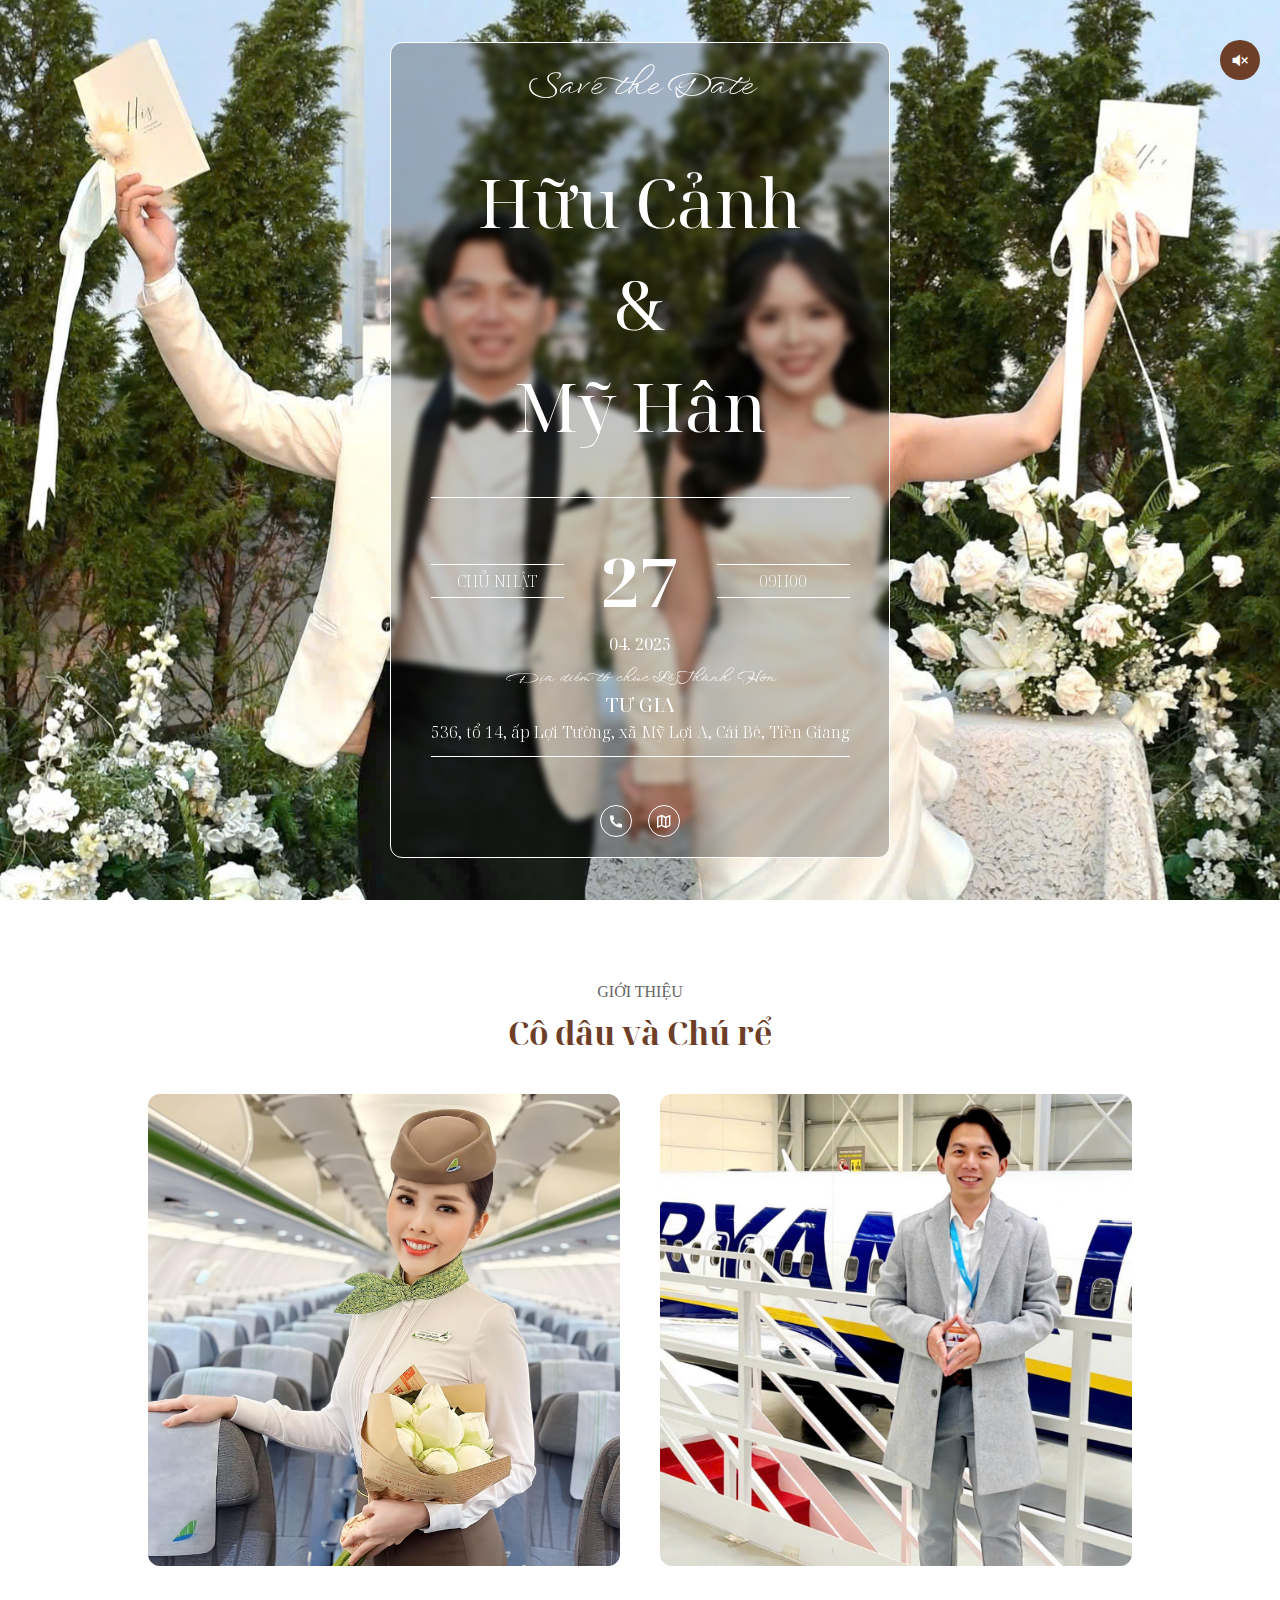
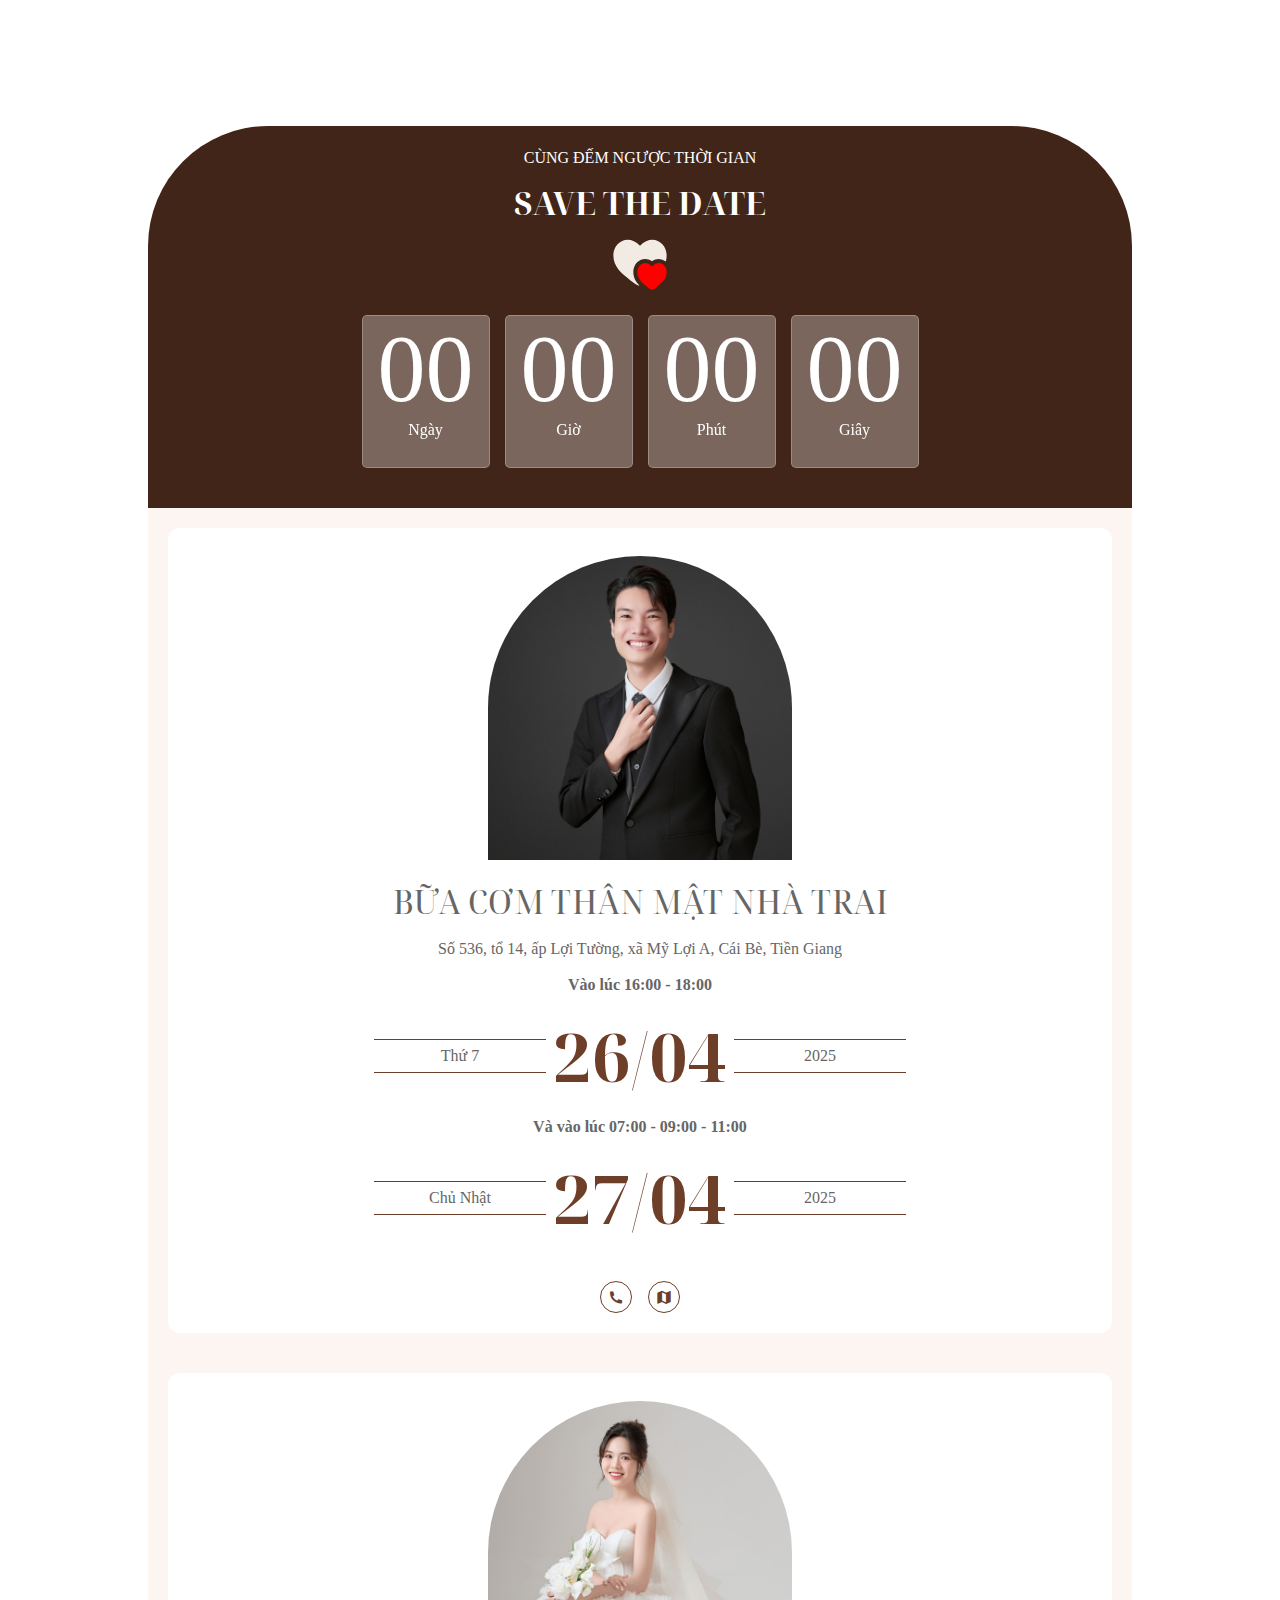
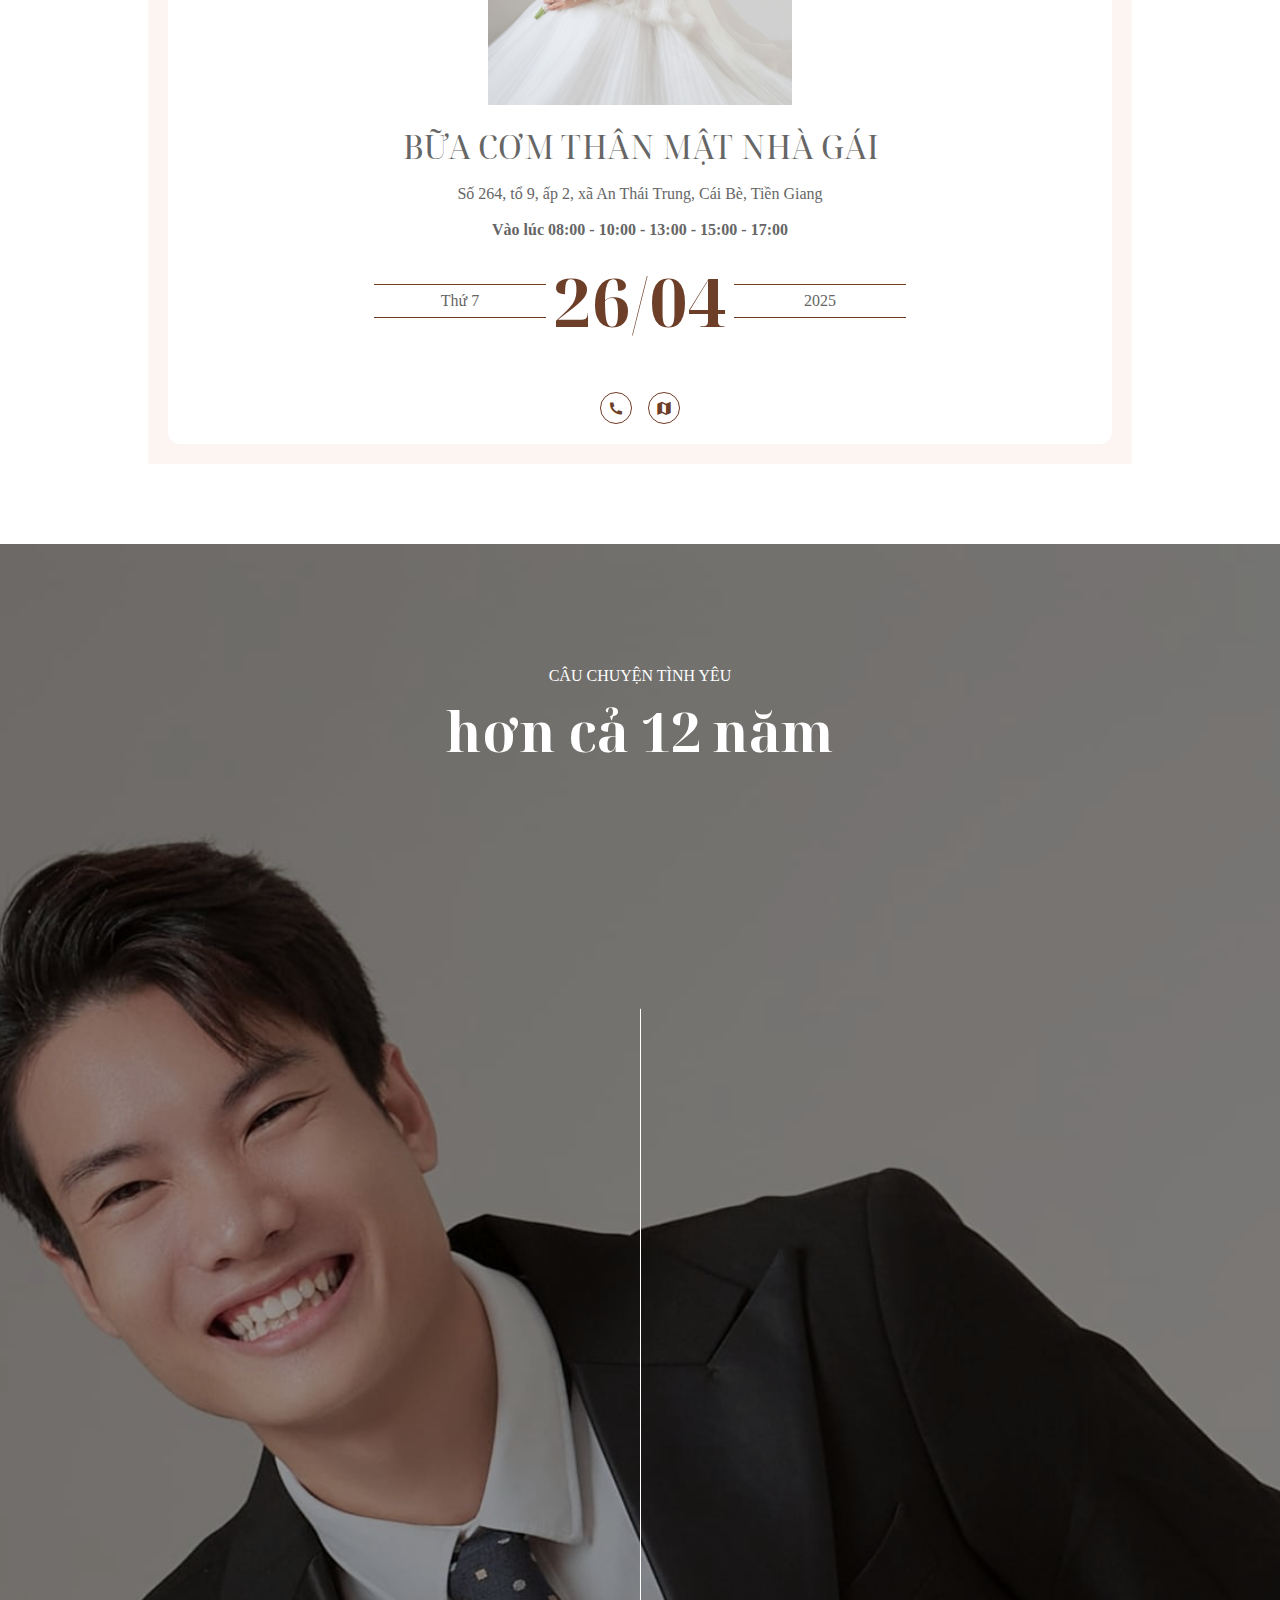
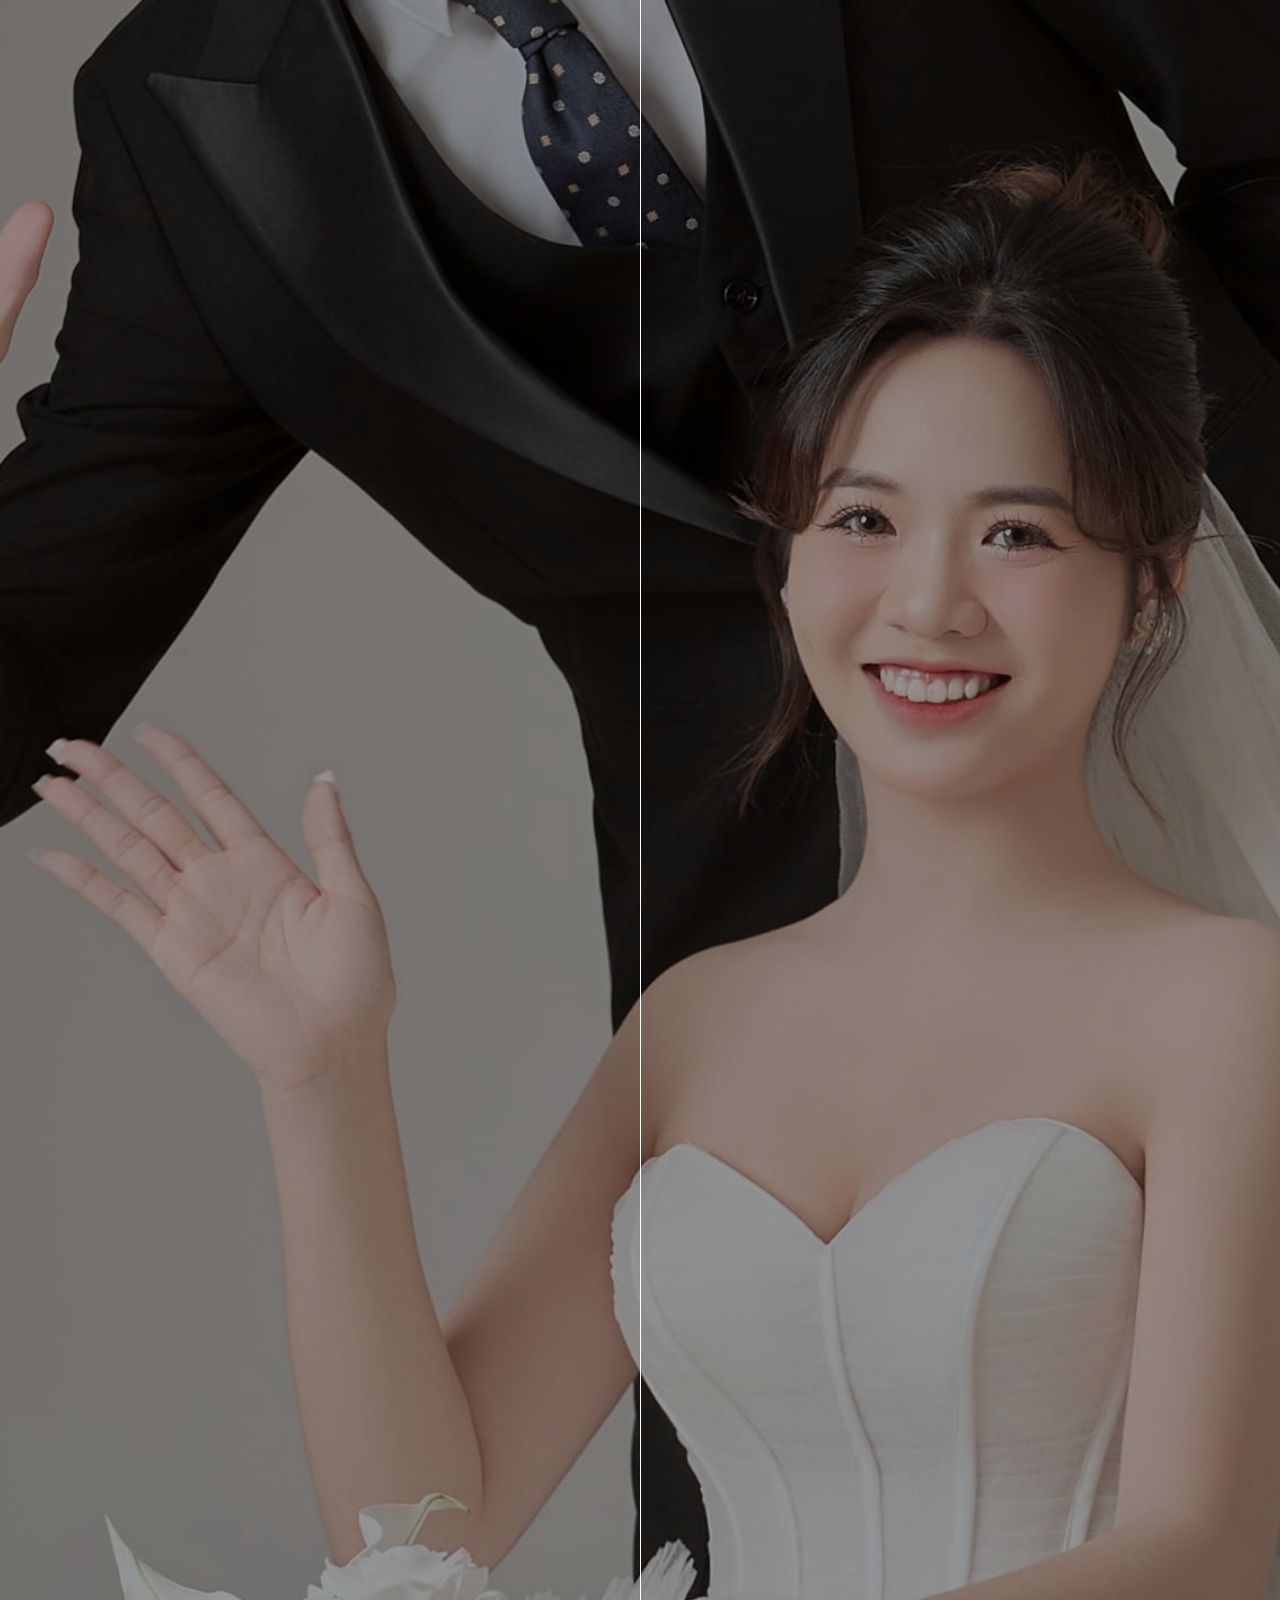
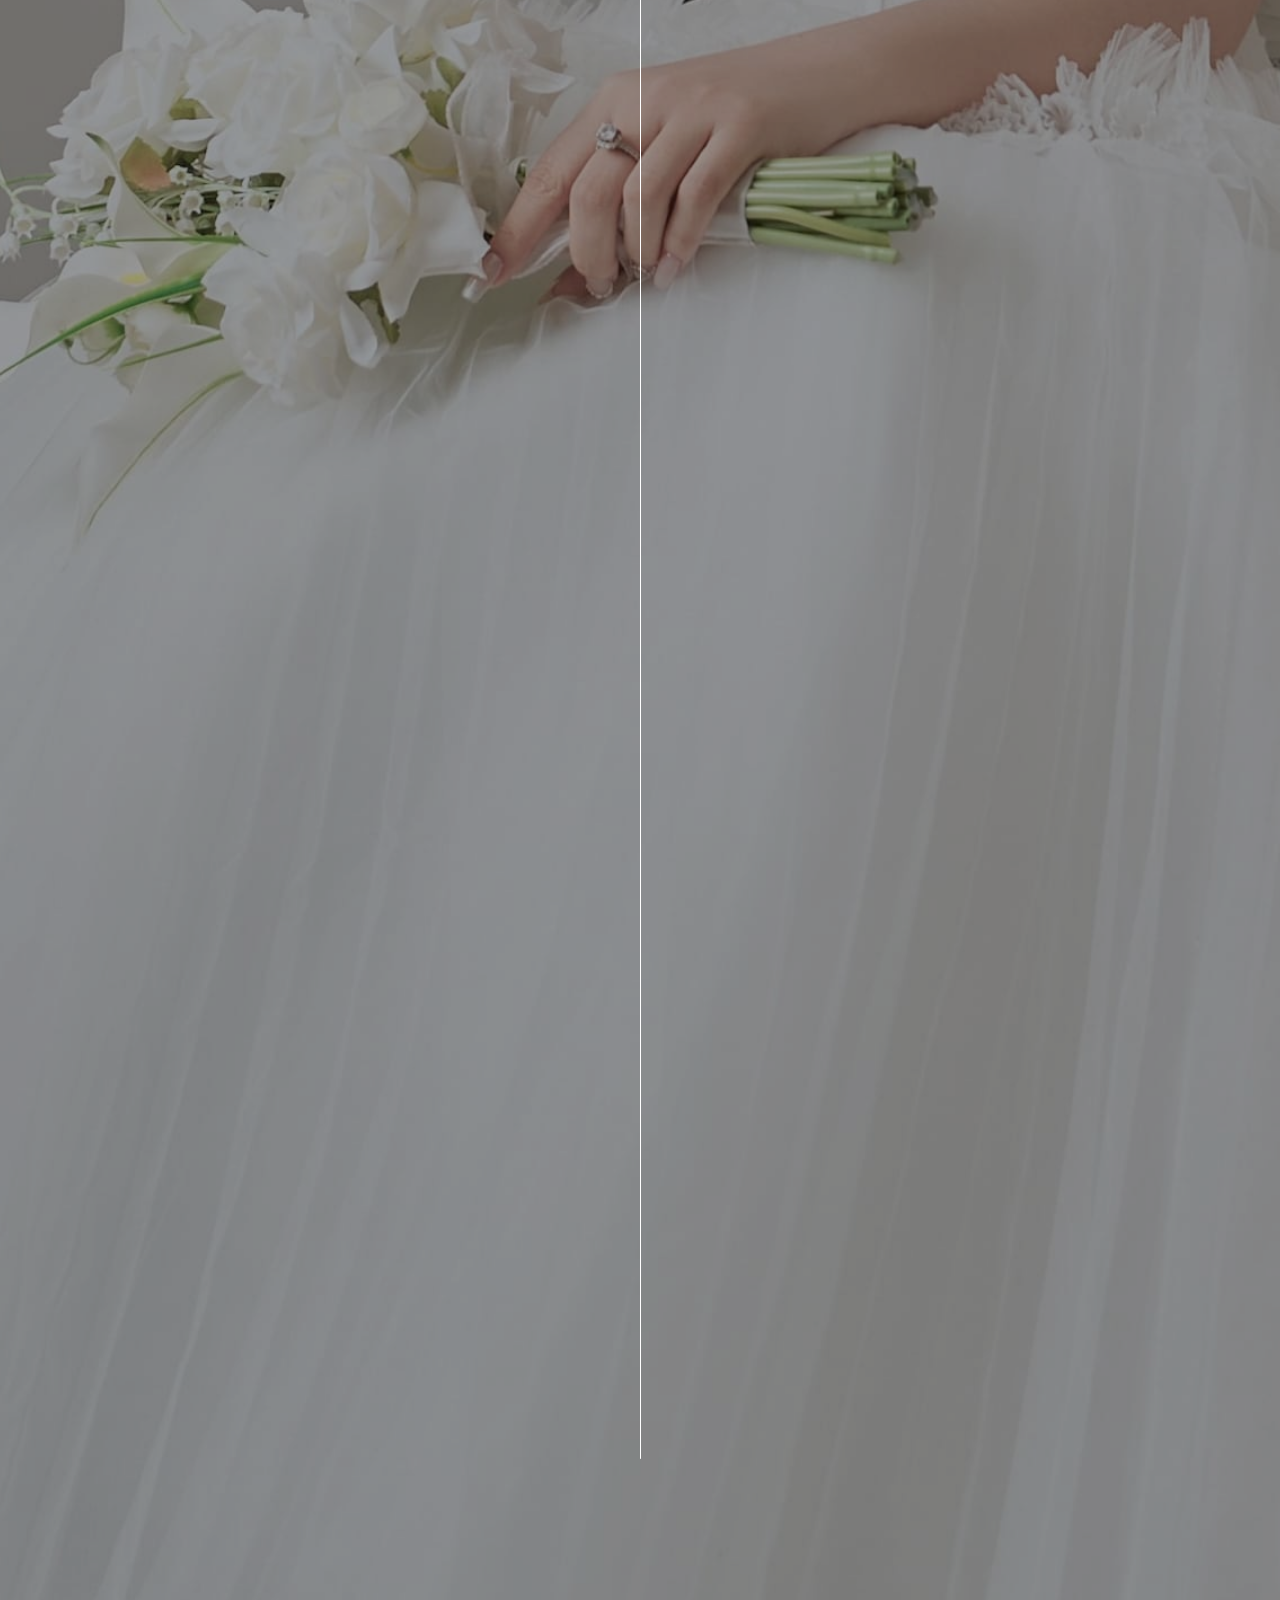
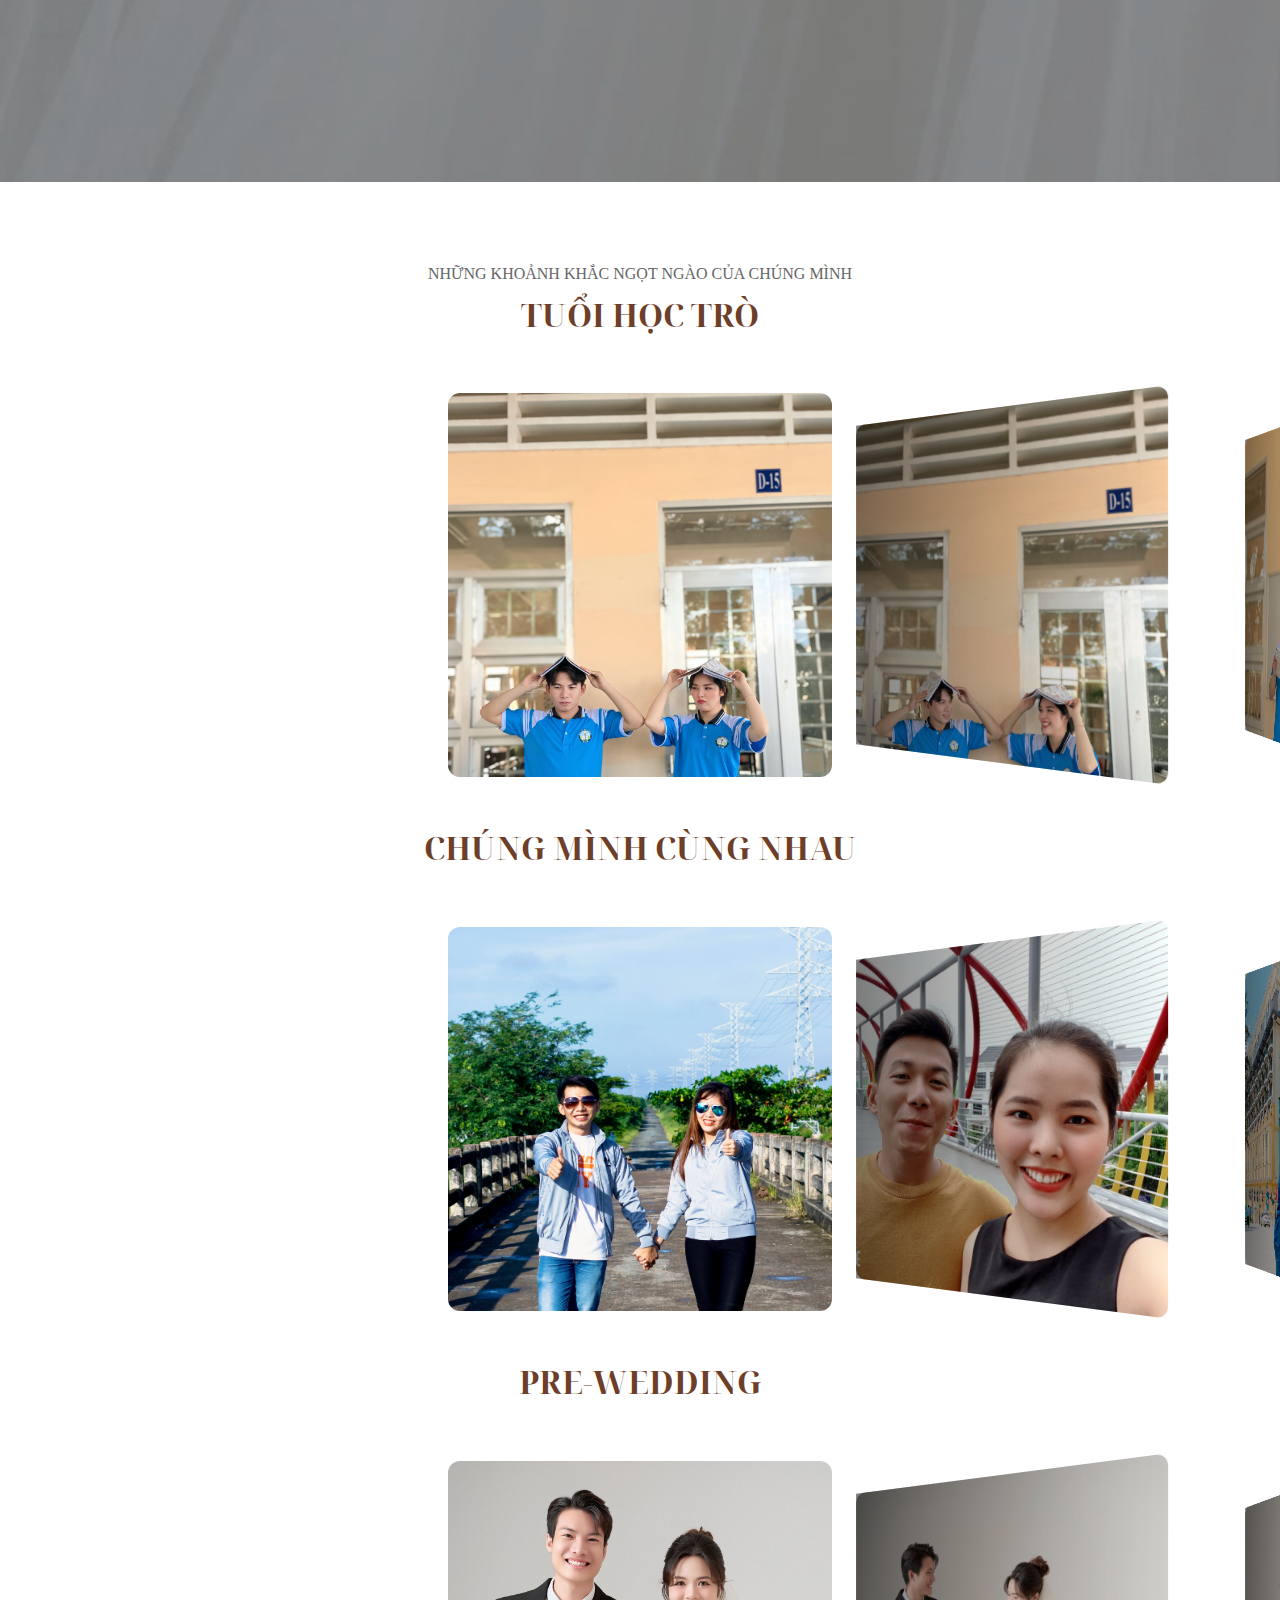
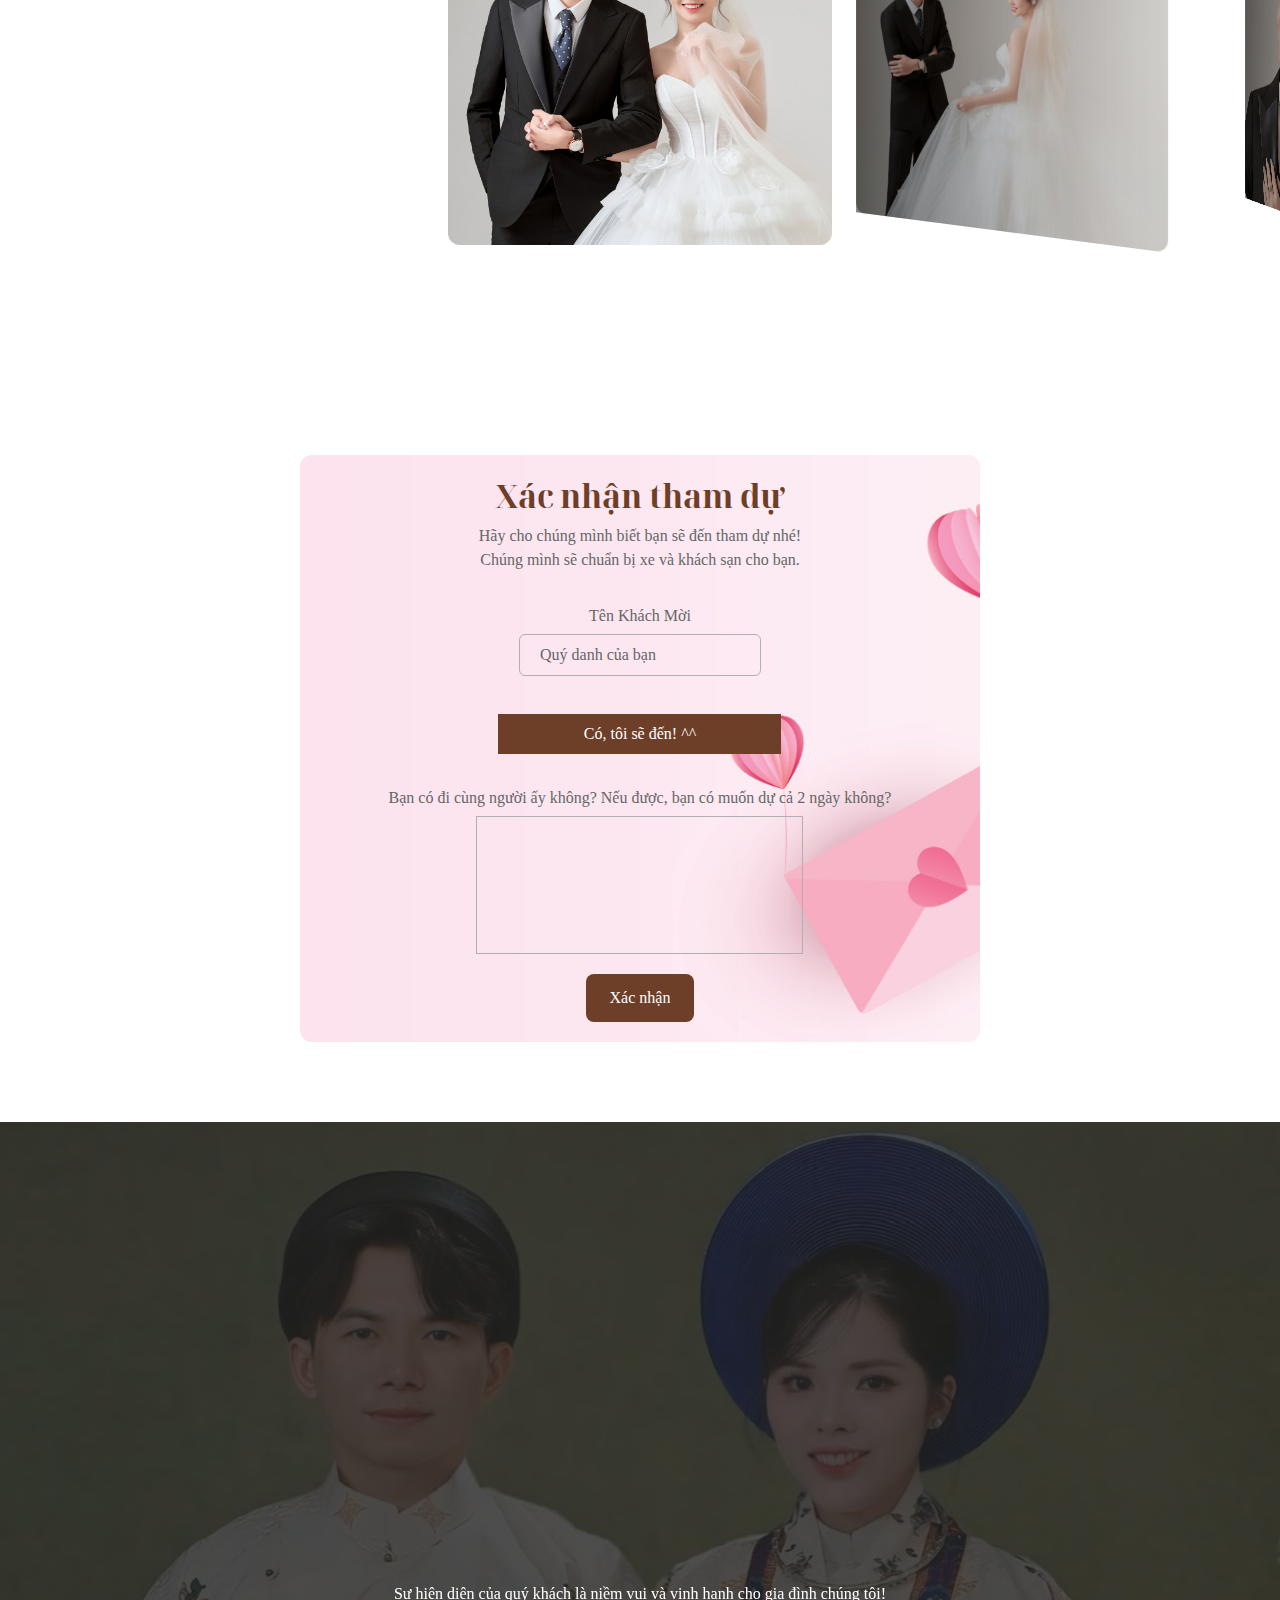
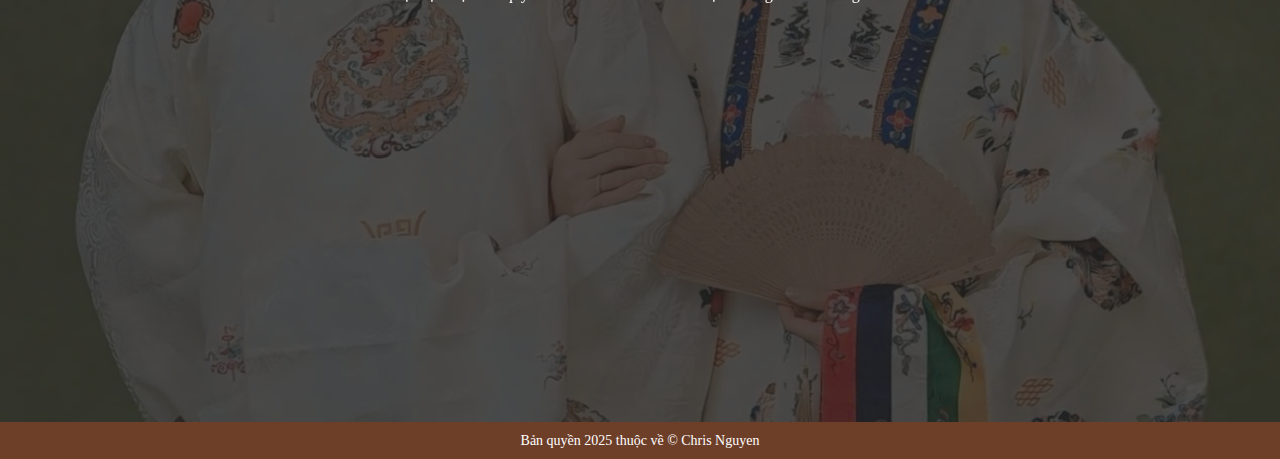
==== index.html @ e033d5b6 "Initial commit" ====
<!DOCTYPE html><html lang="vi" prefix="og: https://ogp.me/ns#"><head>

	<meta charset="UTF-8">

	<meta name="viewport" content="width=device-width, initial-scale=1">

	<link rel="profile" href="https://gmpg.org/xfn/11">

		<meta property="og:image" content="https://i.ibb.co/W55qbcG/GVU07769.jpg">
	
	
<!-- Search Engine Optimization by Rank Math - https://rankmath.com/ -->
<title>MHC</title>
<meta name="robots" content="index, follow, max-snippet:-1, max-video-preview:-1, max-image-preview:large">
<link rel="canonical" href="https://cchrisnguyen.github.io/chrisS2hana/">
<meta property="og:locale" content="vi_VN">
<meta property="og:type" content="article">
<meta property="og:title" content="Cảnh & Hân">
<meta property="og:url" content="https://cchrisnguyen.github.io/chrisS2hana/">
<!-- <meta property="og:site_name" content="Thiệp cưới online">
<meta property="og:updated_time" content="2024-03-26T03:37:53+00:00"> -->
<!-- <meta property="og:image" content="https://i.ibb.co/W55qbcG/GVU07769.jpg">
<meta property="og:image:secure_url" content="https://i.ibb.co/W55qbcG/GVU07769.jpg"> -->
<meta property="og:image:width" content="800">
<meta property="og:image:height" content="800">
<meta property="og:image:alt" content="Cảnh & Hân">
<meta property="og:image:type" content="image/jpeg">
<meta name="twitter:card" content="summary_large_image">
<meta name="twitter:title" content="Cảnh & Hân">
<meta name="twitter:image" content="https://i.ibb.co/W55qbcG/GVU07769.jpg">
<!-- /Rank Math WordPress SEO plugin -->

<link rel="dns-prefetch" href="//cdn.jsdelivr.net">
<link rel="dns-prefetch" href="//unpkg.com">
<!-- <link rel="alternate" type="application/rss+xml" title="Dòng thông tin Thiệp cưới online »" href="https://thiepdientu.com.vn/feed/">
<link rel="alternate" type="application/rss+xml" title="Thiệp cưới online » Dòng bình luận" href="https://thiepdientu.com.vn/comments/feed/">
<link rel="alternate" type="application/rss+xml" title="Thiệp cưới online » Mẫu thiệp cưới korea Dòng bình luận" href="https://thiepdientu.com.vn/mau-thiep/mau-thiep-cuoi-korea/feed/"> -->
<script>
window._wpemojiSettings = {"baseUrl":"https:\/\/s.w.org\/images\/core\/emoji\/15.0.3\/72x72\/","ext":".png","svgUrl":"https:\/\/s.w.org\/images\/core\/emoji\/15.0.3\/svg\/","svgExt":".svg","source":{"concatemoji":"https:\/\/thiepdientu.com.vn\/wp-includes\/js\/wp-emoji-release.min.js?ver=6.6.1"}};
/*! This file is auto-generated */
!function(i,n){var o,s,e;function c(e){try{var t={supportTests:e,timestamp:(new Date).valueOf()};sessionStorage.setItem(o,JSON.stringify(t))}catch(e){}}function p(e,t,n){e.clearRect(0,0,e.canvas.width,e.canvas.height),e.fillText(t,0,0);var t=new Uint32Array(e.getImageData(0,0,e.canvas.width,e.canvas.height).data),r=(e.clearRect(0,0,e.canvas.width,e.canvas.height),e.fillText(n,0,0),new Uint32Array(e.getImageData(0,0,e.canvas.width,e.canvas.height).data));return t.every(function(e,t){return e===r[t]})}function u(e,t,n){switch(t){case"flag":return n(e,"\ud83c\udff3\ufe0f\u200d\u26a7\ufe0f","\ud83c\udff3\ufe0f\u200b\u26a7\ufe0f")?!1:!n(e,"\ud83c\uddfa\ud83c\uddf3","\ud83c\uddfa\u200b\ud83c\uddf3")&&!n(e,"\ud83c\udff4\udb40\udc67\udb40\udc62\udb40\udc65\udb40\udc6e\udb40\udc67\udb40\udc7f","\ud83c\udff4\u200b\udb40\udc67\u200b\udb40\udc62\u200b\udb40\udc65\u200b\udb40\udc6e\u200b\udb40\udc67\u200b\udb40\udc7f");case"emoji":return!n(e,"\ud83d\udc26\u200d\u2b1b","\ud83d\udc26\u200b\u2b1b")}return!1}function f(e,t,n){var r="undefined"!=typeof WorkerGlobalScope&&self instanceof WorkerGlobalScope?new OffscreenCanvas(300,150):i.createElement("canvas"),a=r.getContext("2d",{willReadFrequently:!0}),o=(a.textBaseline="top",a.font="600 32px Arial",{});return e.forEach(function(e){o[e]=t(a,e,n)}),o}function t(e){var t=i.createElement("script");t.src=e,t.defer=!0,i.head.appendChild(t)}"undefined"!=typeof Promise&&(o="wpEmojiSettingsSupports",s=["flag","emoji"],n.supports={everything:!0,everythingExceptFlag:!0},e=new Promise(function(e){i.addEventListener("DOMContentLoaded",e,{once:!0})}),new Promise(function(t){var n=function(){try{var e=JSON.parse(sessionStorage.getItem(o));if("object"==typeof e&&"number"==typeof e.timestamp&&(new Date).valueOf()<e.timestamp+604800&&"object"==typeof e.supportTests)return e.supportTests}catch(e){}return null}();if(!n){if("undefined"!=typeof Worker&&"undefined"!=typeof OffscreenCanvas&&"undefined"!=typeof URL&&URL.createObjectURL&&"undefined"!=typeof Blob)try{var e="postMessage("+f.toString()+"("+[JSON.stringify(s),u.toString(),p.toString()].join(",")+"));",r=new Blob([e],{type:"text/javascript"}),a=new Worker(URL.createObjectURL(r),{name:"wpTestEmojiSupports"});return void(a.onmessage=function(e){c(n=e.data),a.terminate(),t(n)})}catch(e){}c(n=f(s,u,p))}t(n)}).then(function(e){for(var t in e)n.supports[t]=e[t],n.supports.everything=n.supports.everything&&n.supports[t],"flag"!==t&&(n.supports.everythingExceptFlag=n.supports.everythingExceptFlag&&n.supports[t]);n.supports.everythingExceptFlag=n.supports.everythingExceptFlag&&!n.supports.flag,n.DOMReady=!1,n.readyCallback=function(){n.DOMReady=!0}}).then(function(){return e}).then(function(){var e;n.supports.everything||(n.readyCallback(),(e=n.source||{}).concatemoji?t(e.concatemoji):e.wpemoji&&e.twemoji&&(t(e.twemoji),t(e.wpemoji)))}))}((window,document),window._wpemojiSettings);
</script>
<style id="wp-emoji-styles-inline-css">

	img.wp-smiley, img.emoji {
		display: inline !important;
		border: none !important;
		box-shadow: none !important;
		height: 1em !important;
		width: 1em !important;
		margin: 0 0.07em !important;
		vertical-align: -0.1em !important;
		background: none !important;
		padding: 0 !important;
	}
</style>
<link rel="stylesheet" id="wp-block-library-css" href="css/style.min.css" media="all">
<style id="rank-math-toc-block-style-inline-css">
.wp-block-rank-math-toc-block nav ol{counter-reset:item}.wp-block-rank-math-toc-block nav ol li{display:block}.wp-block-rank-math-toc-block nav ol li:before{content:counters(item, ".") ". ";counter-increment:item}

</style>
<style id="classic-theme-styles-inline-css">
/*! This file is auto-generated */
.wp-block-button__link{color:#fff;background-color:#32373c;border-radius:9999px;box-shadow:none;text-decoration:none;padding:calc(.667em + 2px) calc(1.333em + 2px);font-size:1.125em}.wp-block-file__button{background:#32373c;color:#fff;text-decoration:none}
</style>
<style id="global-styles-inline-css">
:root{--wp--preset--aspect-ratio--square: 1;--wp--preset--aspect-ratio--4-3: 4/3;--wp--preset--aspect-ratio--3-4: 3/4;--wp--preset--aspect-ratio--3-2: 3/2;--wp--preset--aspect-ratio--2-3: 2/3;--wp--preset--aspect-ratio--16-9: 16/9;--wp--preset--aspect-ratio--9-16: 9/16;--wp--preset--color--black: #000000;--wp--preset--color--cyan-bluish-gray: #abb8c3;--wp--preset--color--white: #ffffff;--wp--preset--color--pale-pink: #f78da7;--wp--preset--color--vivid-red: #cf2e2e;--wp--preset--color--luminous-vivid-orange: #ff6900;--wp--preset--color--luminous-vivid-amber: #fcb900;--wp--preset--color--light-green-cyan: #7bdcb5;--wp--preset--color--vivid-green-cyan: #00d084;--wp--preset--color--pale-cyan-blue: #8ed1fc;--wp--preset--color--vivid-cyan-blue: #0693e3;--wp--preset--color--vivid-purple: #9b51e0;--wp--preset--gradient--vivid-cyan-blue-to-vivid-purple: linear-gradient(135deg,rgba(6,147,227,1) 0%,rgb(155,81,224) 100%);--wp--preset--gradient--light-green-cyan-to-vivid-green-cyan: linear-gradient(135deg,rgb(122,220,180) 0%,rgb(0,208,130) 100%);--wp--preset--gradient--luminous-vivid-amber-to-luminous-vivid-orange: linear-gradient(135deg,rgba(252,185,0,1) 0%,rgba(255,105,0,1) 100%);--wp--preset--gradient--luminous-vivid-orange-to-vivid-red: linear-gradient(135deg,rgba(255,105,0,1) 0%,rgb(207,46,46) 100%);--wp--preset--gradient--very-light-gray-to-cyan-bluish-gray: linear-gradient(135deg,rgb(238,238,238) 0%,rgb(169,184,195) 100%);--wp--preset--gradient--cool-to-warm-spectrum: linear-gradient(135deg,rgb(74,234,220) 0%,rgb(151,120,209) 20%,rgb(207,42,186) 40%,rgb(238,44,130) 60%,rgb(251,105,98) 80%,rgb(254,248,76) 100%);--wp--preset--gradient--blush-light-purple: linear-gradient(135deg,rgb(255,206,236) 0%,rgb(152,150,240) 100%);--wp--preset--gradient--blush-bordeaux: linear-gradient(135deg,rgb(254,205,165) 0%,rgb(254,45,45) 50%,rgb(107,0,62) 100%);--wp--preset--gradient--luminous-dusk: linear-gradient(135deg,rgb(255,203,112) 0%,rgb(199,81,192) 50%,rgb(65,88,208) 100%);--wp--preset--gradient--pale-ocean: linear-gradient(135deg,rgb(255,245,203) 0%,rgb(182,227,212) 50%,rgb(51,167,181) 100%);--wp--preset--gradient--electric-grass: linear-gradient(135deg,rgb(202,248,128) 0%,rgb(113,206,126) 100%);--wp--preset--gradient--midnight: linear-gradient(135deg,rgb(2,3,129) 0%,rgb(40,116,252) 100%);--wp--preset--font-size--small: 13px;--wp--preset--font-size--medium: 20px;--wp--preset--font-size--large: 36px;--wp--preset--font-size--x-large: 42px;--wp--preset--spacing--20: 0.44rem;--wp--preset--spacing--30: 0.67rem;--wp--preset--spacing--40: 1rem;--wp--preset--spacing--50: 1.5rem;--wp--preset--spacing--60: 2.25rem;--wp--preset--spacing--70: 3.38rem;--wp--preset--spacing--80: 5.06rem;--wp--preset--shadow--natural: 6px 6px 9px rgba(0, 0, 0, 0.2);--wp--preset--shadow--deep: 12px 12px 50px rgba(0, 0, 0, 0.4);--wp--preset--shadow--sharp: 6px 6px 0px rgba(0, 0, 0, 0.2);--wp--preset--shadow--outlined: 6px 6px 0px -3px rgba(255, 255, 255, 1), 6px 6px rgba(0, 0, 0, 1);--wp--preset--shadow--crisp: 6px 6px 0px rgba(0, 0, 0, 1);}:where(.is-layout-flex){gap: 0.5em;}:where(.is-layout-grid){gap: 0.5em;}body .is-layout-flex{display: flex;}.is-layout-flex{flex-wrap: wrap;align-items: center;}.is-layout-flex > :is(*, div){margin: 0;}body .is-layout-grid{display: grid;}.is-layout-grid > :is(*, div){margin: 0;}:where(.wp-block-columns.is-layout-flex){gap: 2em;}:where(.wp-block-columns.is-layout-grid){gap: 2em;}:where(.wp-block-post-template.is-layout-flex){gap: 1.25em;}:where(.wp-block-post-template.is-layout-grid){gap: 1.25em;}.has-black-color{color: var(--wp--preset--color--black) !important;}.has-cyan-bluish-gray-color{color: var(--wp--preset--color--cyan-bluish-gray) !important;}.has-white-color{color: var(--wp--preset--color--white) !important;}.has-pale-pink-color{color: var(--wp--preset--color--pale-pink) !important;}.has-vivid-red-color{color: var(--wp--preset--color--vivid-red) !important;}.has-luminous-vivid-orange-color{color: var(--wp--preset--color--luminous-vivid-orange) !important;}.has-luminous-vivid-amber-color{color: var(--wp--preset--color--luminous-vivid-amber) !important;}.has-light-green-cyan-color{color: var(--wp--preset--color--light-green-cyan) !important;}.has-vivid-green-cyan-color{color: var(--wp--preset--color--vivid-green-cyan) !important;}.has-pale-cyan-blue-color{color: var(--wp--preset--color--pale-cyan-blue) !important;}.has-vivid-cyan-blue-color{color: var(--wp--preset--color--vivid-cyan-blue) !important;}.has-vivid-purple-color{color: var(--wp--preset--color--vivid-purple) !important;}.has-black-background-color{background-color: var(--wp--preset--color--black) !important;}.has-cyan-bluish-gray-background-color{background-color: var(--wp--preset--color--cyan-bluish-gray) !important;}.has-white-background-color{background-color: var(--wp--preset--color--white) !important;}.has-pale-pink-background-color{background-color: var(--wp--preset--color--pale-pink) !important;}.has-vivid-red-background-color{background-color: var(--wp--preset--color--vivid-red) !important;}.has-luminous-vivid-orange-background-color{background-color: var(--wp--preset--color--luminous-vivid-orange) !important;}.has-luminous-vivid-amber-background-color{background-color: var(--wp--preset--color--luminous-vivid-amber) !important;}.has-light-green-cyan-background-color{background-color: var(--wp--preset--color--light-green-cyan) !important;}.has-vivid-green-cyan-background-color{background-color: var(--wp--preset--color--vivid-green-cyan) !important;}.has-pale-cyan-blue-background-color{background-color: var(--wp--preset--color--pale-cyan-blue) !important;}.has-vivid-cyan-blue-background-color{background-color: var(--wp--preset--color--vivid-cyan-blue) !important;}.has-vivid-purple-background-color{background-color: var(--wp--preset--color--vivid-purple) !important;}.has-black-border-color{border-color: var(--wp--preset--color--black) !important;}.has-cyan-bluish-gray-border-color{border-color: var(--wp--preset--color--cyan-bluish-gray) !important;}.has-white-border-color{border-color: var(--wp--preset--color--white) !important;}.has-pale-pink-border-color{border-color: var(--wp--preset--color--pale-pink) !important;}.has-vivid-red-border-color{border-color: var(--wp--preset--color--vivid-red) !important;}.has-luminous-vivid-orange-border-color{border-color: var(--wp--preset--color--luminous-vivid-orange) !important;}.has-luminous-vivid-amber-border-color{border-color: var(--wp--preset--color--luminous-vivid-amber) !important;}.has-light-green-cyan-border-color{border-color: var(--wp--preset--color--light-green-cyan) !important;}.has-vivid-green-cyan-border-color{border-color: var(--wp--preset--color--vivid-green-cyan) !important;}.has-pale-cyan-blue-border-color{border-color: var(--wp--preset--color--pale-cyan-blue) !important;}.has-vivid-cyan-blue-border-color{border-color: var(--wp--preset--color--vivid-cyan-blue) !important;}.has-vivid-purple-border-color{border-color: var(--wp--preset--color--vivid-purple) !important;}.has-vivid-cyan-blue-to-vivid-purple-gradient-background{background: var(--wp--preset--gradient--vivid-cyan-blue-to-vivid-purple) !important;}.has-light-green-cyan-to-vivid-green-cyan-gradient-background{background: var(--wp--preset--gradient--light-green-cyan-to-vivid-green-cyan) !important;}.has-luminous-vivid-amber-to-luminous-vivid-orange-gradient-background{background: var(--wp--preset--gradient--luminous-vivid-amber-to-luminous-vivid-orange) !important;}.has-luminous-vivid-orange-to-vivid-red-gradient-background{background: var(--wp--preset--gradient--luminous-vivid-orange-to-vivid-red) !important;}.has-very-light-gray-to-cyan-bluish-gray-gradient-background{background: var(--wp--preset--gradient--very-light-gray-to-cyan-bluish-gray) !important;}.has-cool-to-warm-spectrum-gradient-background{background: var(--wp--preset--gradient--cool-to-warm-spectrum) !important;}.has-blush-light-purple-gradient-background{background: var(--wp--preset--gradient--blush-light-purple) !important;}.has-blush-bordeaux-gradient-background{background: var(--wp--preset--gradient--blush-bordeaux) !important;}.has-luminous-dusk-gradient-background{background: var(--wp--preset--gradient--luminous-dusk) !important;}.has-pale-ocean-gradient-background{background: var(--wp--preset--gradient--pale-ocean) !important;}.has-electric-grass-gradient-background{background: var(--wp--preset--gradient--electric-grass) !important;}.has-midnight-gradient-background{background: var(--wp--preset--gradient--midnight) !important;}.has-small-font-size{font-size: var(--wp--preset--font-size--small) !important;}.has-medium-font-size{font-size: var(--wp--preset--font-size--medium) !important;}.has-large-font-size{font-size: var(--wp--preset--font-size--large) !important;}.has-x-large-font-size{font-size: var(--wp--preset--font-size--x-large) !important;}
:where(.wp-block-post-template.is-layout-flex){gap: 1.25em;}:where(.wp-block-post-template.is-layout-grid){gap: 1.25em;}
:where(.wp-block-columns.is-layout-flex){gap: 2em;}:where(.wp-block-columns.is-layout-grid){gap: 2em;}
:root :where(.wp-block-pullquote){font-size: 1.5em;line-height: 1.6;}
</style>
<link rel="stylesheet" id="uikit-css" href="css/uikit.min.css" media="all">
<link rel="stylesheet" id="reset uikit-css" href="css/reset1.css" media="all">
<link rel="stylesheet" id="remixicon-css" href="css/remixicon.css" media="all">
<link rel="stylesheet" id="preload-css" href="css/preload.css" media="all">
<link rel="stylesheet" id="wedding reset-css" href="css/reset-wedding.css" media="all">
<link rel="stylesheet" id="fancybox-css" href="css/fancybox.css" media="all">
<link rel="stylesheet" id="swiper slide-css" href="css/swiper-bundle.min.css" media="all">
<link rel="stylesheet" id="animation-css" href="css/animation.css" media="all">
<link rel="stylesheet" id="aos style-css" href="css/aos.css" media="all">
<link rel="stylesheet" id="footer style-css" href="css/footer.css" media="all">
<link rel="stylesheet" id="wedding style-css" href="css/wedding.css" media="all">
<link rel="stylesheet" id="theme-css" href="css/theme.css" media="all">
<script src="js/jquery.min.js" id="jquery-core-js"></script>
<script src="js/jquery-migrate.min.js" id="jquery-migrate-js"></script>
<script src="js/jquery.min_1.js" id="Jquery-js"></script>
<!-- <link rel="https://api.w.org/" href="https://thiepdientu.com.vn/wp-json/"><link rel="alternate" title="JSON" type="application/json" href="https://thiepdientu.com.vn/wp-json/wp/v2/mau-thiep/154"><link rel="EditURI" type="application/rsd+xml" title="RSD" href="https://thiepdientu.com.vn/xmlrpc.php?rsd"> -->
<meta name="generator" content="WordPress 6.6.1">
<!-- <link rel="shortlink" href="https://thiepdientu.com.vn/?p=154">
<link rel="alternate" title="oNhúng (JSON)" type="application/json+oembed" href="https://thiepdientu.com.vn/wp-json/oembed/1.0/embed?url=https%3A%2F%2Fthiepdientu.com.vn%2Fmau-thiep%2Fmau-thiep-cuoi-korea%2F">
<link rel="alternate" title="oNhúng (XML)" type="text/xml+oembed" href="https://thiepdientu.com.vn/wp-json/oembed/1.0/embed?url=https%3A%2F%2Fthiepdientu.com.vn%2Fmau-thiep%2Fmau-thiep-cuoi-korea%2F&amp;format=xml"> -->
		<style type="text/css">
					.site-title,
			.site-description {
				position: absolute;
				clip: rect(1px, 1px, 1px, 1px);
				}
					</style>
		<link rel="icon" href="images/icon.png" sizes="32x32">
<link rel="icon" href="images/icon.png" sizes="192x192">
<link rel="apple-touch-icon" href="images/icon.png">
<meta name="msapplication-TileImage" content="https://thiepdientu.s3.ap-southeast-1.amazonaws.com/wp-content/uploads/2024/03/26115441/cropped-logo-favicon-270x270.png">

    <link rel="stylesheet" href="css/style.css">

<script src="js/wp-emoji-release.min.js" defer=""></script></head>

<body class="mau-thiep-template mau-thiep-template-templates mau-thiep-template-korea mau-thiep-template-templateskorea-php single single-mau-thiep postid-154 no-sidebar">




<!-- PRELOAD -->
<div id="preloader" class="uk-position-fixed uk-background-muted uk-position-z-index" style=" left: 0; bottom:0; top:0; width: 100%; z-index:99999;">
        
        <div class="uk-position-center uk-text-center">
           <img src="images/icon.png" alt="" style="max-width: 150px;" class="uk-animation-slide-top">
          
            <h2 class="uk-text-center uk-marign-remove uk-text-bold uk-h4  uk-animation-slide-bottom">
               Cảnh & Hân</h2>
          
        </div>

</div>
<!-- END PRELOAD -->
  <!-- HEADER -->

  <header>

    <section id="banner" class="bg_overlay">

      <img class="banner-bg img_bg banner_top" src="images/gt.jpg" style="background-position:center center">

      <div class="container">

        <div class="banner-container">

          <div class="banner-title"><p>Save  the  Date</p>
</div>

          <div class="banner-name">

		      Hữu Cảnh<br>
          &amp;<br>
          Mỹ Hân
          </div>

		  
          <div class="banner-date">

            <div class="group-date">

              <span class="day_name">Chủ Nhật</span>

              <span class="banner_date">27</span>

              <span class="banner_time">09h00</span>

            </div>

            <span class="banner_month">04</span>.

            <span class="banner_year">2025</span>

            

            <div class="group-add">

              <p>Địa điểm tổ chức Lễ Thành Hôn</p>

              <span class="banner_location_name">TƯ GIA</span>

              <span class="banner_location_adress">536, tổ 14, ấp Lợi Tường, xã Mỹ Lợi A, Cái Bè, Tiền Giang</span>

            </div>

          </div>

          <div class="social-link">

			<a href="tel:+84359717996" class="">

				<i class="ri-phone-fill"></i>

			</a>

			<a href="https://maps.app.goo.gl/pbmJdAUSN8uGPCk59" target="_blank">

				<i class="ri-map-2-line"></i>

			</a>

		</div>

		
        </div>

      </div>

    </section>

    

  </header>

  <!-- END HEADER -->



   <!-- ABOUT -->

   <section id="about">

      <div class="container">

        <div class="section-heading">

          <p class="subtitle">

		  GIỚI THIỆU
          </p>

          <h2 class="section-title">

		  Cô dâu và Chú rể
          </h2>

		  
        </div>

		

        <div class="about-container">

          <div class="about-card" style="order:1">

            <div class="about-media">

              <img src="images/emgt.jpg" alt="" class="bride_img">

            </div>

            <div class="about-body" data-aos="fade-up" data-aos-duration="3000">

              <h3 class="bride_name uk-margin-remove">Mỹ Hân</h3>

           

              <p class="bride_des">Nàng tiếp viên hàng không hướng nội</p>

              
				<div class="social-link">

						<a href="tel:+84989362925" class="gr_phone">

							<i class="ri-phone-fill"></i>

						</a>

					
					</div>   

				
            </div>

          </div>

          <div class="about-card" style="order:2">

            <div class="about-media">

              <img src="images/anhgt.jpg" alt="" class="groom_img">

            </div>

            <div class="about-body" data-aos="fade-up" data-aos-duration="3000">

              <h3 class="groom_name uk-margin-remove">Hữu Cảnh</h3>

              <p class="groom_des">Chàng tiến sĩ hàng không hướng ngoại</p>

              
				<div class="social-link">

						<a href="tel:+84349228516" class="gr_phone">

						<i class="ri-phone-fill"></i>

						</a>

				
					
				</div>   

			
            </div>

          </div>

        </div>



      </div>

    </section>

    <!-- END ABOUT -->

<!-- COUNTDOWN END INVITATION-->

<section id="countdown-section" class="">

      <div class="container">

        <!-- COUNTDOWN -->

		
<div class="count-down section-countdown img_bg bg_overlay" style="background-image:url(images/img5.jpg)">
        <p class="subtitle">CÙNG ĐẾM NGƯỢC THỜI GIAN</p>
        <h2 class="section-title">
        SAVE THE DATE        </h2>
        <svg class="heartbeat" width="64" height="64" viewBox="0 0 24 24" xmlns="http://www.w3.org/2000/svg">
        <path fill="red" d="M16.5 13.287c-2.475-2.716-5.5-.712-5.5 2.112c0 2.56 1.814 4.035 3.358 5.292l.044.036l.427.35c.571.475 1.121.923 1.671.923s1.1-.448 1.671-.923C19.789 19.73 22 18.224 22 15.399c0-.927-.326-1.767-.853-2.38c-1.075-1.251-2.985-1.556-4.647.268Z"></path>
        <path fill="#f1ebe4" d="M8.106 18.247C5.298 16.083 2 13.542 2 9.137C2 4.274 7.5.825 12 5.501C16.5.825 22 4.274 22 9.137c0 .834-.118 1.6-.329 2.31a4.203 4.203 0 0 0-2.619-.947c-.89-.005-1.758.274-2.553.81c-1.39-.933-2.956-1.058-4.33-.395c-1.635.79-2.669 2.556-2.669 4.484c0 2.306 1.149 3.923 2.342 5.095c-.948-.076-1.897-.808-2.88-1.583c-.277-.219-.564-.44-.856-.664Z"></path>
        </svg>
        <div class="uk-grid-small uk-child-width-1-4 uk-margin uk-flex-center" uk-grid="" uk-countdown="date: 2025-04-27 08:00:00">
			<div> 
				<div class="uk-padding-small blur-bg uk-flex uk-flex-center uk-flex-middle uk-border-rounded uk-flex-column text-white">
					<div class="uk-countdown-number uk-countdown-days "></div>
					<div class="uk-countdown-label uk-margin-small uk-text-center ">Ngày</div>
				</div>
			</div>
			<div> 
				<div class="uk-padding-small blur-bg uk-flex uk-flex-center uk-flex-middle uk-border-rounded uk-flex-column text-white">
					<div class="uk-countdown-number uk-countdown-hours"></div>
					<div class="uk-countdown-label uk-margin-small uk-text-center ">Giờ</div>
				</div>
			</div>
			<div> 
				<div class="uk-padding-small blur-bg uk-flex uk-flex-center uk-flex-middle uk-border-rounded uk-flex-column text-white">
					<div class="uk-countdown-number uk-countdown-minutes"></div>
					<div class="uk-countdown-label uk-margin-small uk-text-center ">Phút</div>
				</div>
			</div>
			<div> 
				<div class="uk-padding-small blur-bg uk-flex uk-flex-center uk-flex-middle uk-border-rounded uk-flex-column text-white">
					<div class="uk-countdown-number uk-countdown-seconds"></div>
					<div class="uk-countdown-label uk-margin-small uk-text-center ">Giây</div>
				</div>
			</div>
		</div>
    </div>


            <div class="invitation">
            <div class="invitation-container">
                        <div class="invitation-card"> <img src="images/GVU08024.jpg" alt=""> 
                <h3 class="card-title uk-margin-remove">BỮA CƠM THÂN MẬT NHÀ TRAI</h3>
                <address class="uk-margin-remove">
                    <p>Số 536, tổ 14, ấp Lợi Tường, xã Mỹ Lợi A, Cái Bè, Tiền Giang</p>
                </address> 
                				                <div class="invitation-body"> <div class="invi_time">
                    <p class="fw-bold">Vào lúc 
                        <span class="invi_hours">
                        16:00 - 18:00 </span>
                    </p> 
                    <div class="invi_group_time"> 
                        
                        <span class="invi_date_text">
                        Thứ 7    </span> 
                        <span class="invi_date_number"> 
                            <p class="invi_date">26</p> / 
                            <p class="invi_month">04</p> 
                        </span> 
                        <span class="invi_year_text">
                        2025                        </span> 
                    </div> 
                    <p class="fw-bold">Và vào lúc 
                      <span class="invi_hours">
                      07:00 - 09:00 - 11:00 </span>
                  </p> 
                  <div class="invi_group_time"> 
                      
                      <span class="invi_date_text">
                      Chủ Nhật    </span> 
                      <span class="invi_date_number"> 
                          <p class="invi_date">27</p> / 
                          <p class="invi_month">04</p> 
                      </span> 
                      <span class="invi_year_text">
                      2025                        </span> 
                  </div> 
                   <!--  <p class="invi_amlich">Nhằm ngày 18 tháng 11 Năm Qúy Mão âm lịch</p>  -->
                </div> 
					
            </div>
                                <div class="social-link"> 
                    <a href="tel:(+84)359717996" class="phone_number"> 
                    <i class="ri-phone-fill"></i> 
                    </a>
                  
                       
                           
                        
                                            <a href="https://maps.app.goo.gl/pbmJdAUSN8uGPCk59" class="invi_map" target="_blank"> 
                    <i class="ri-map-2-fill"></i>
                    </a> 
                </div>
               
           
        </div>
                    <div class="invitation-card"> <img src="images/GVU07847.jpg" alt=""> 
                <h3 class="card-title uk-margin-remove">BỮA CƠM THÂN MẬT NHÀ GÁI</h3>
                <address class="uk-margin-remove">
                    <p>Số 264, tổ 9, ấp 2, xã An Thái Trung, Cái Bè, Tiền Giang</p>
                </address> 
                				                <div class="invitation-body"> <div class="invi_time">
                    <p class="fw-bold">Vào lúc 
                        <span class="invi_hours">
                        08:00 - 10:00 -  13:00 - 15:00 - 17:00 </span>
                    </p> 
                    <div class="invi_group_time"> 
                        
                        <span class="invi_date_text">
                        Thứ 7                        </span> 
                        <span class="invi_date_number"> 
                            <p class="invi_date">26</p> / 
                            <p class="invi_month">04</p> 
                        </span> 
                        <span class="invi_year_text">
                        2025                        </span> 
                    </div> 
					
                    <p class="invi_amlich"></p> 
                </div> 
					
            </div>
                                <div class="social-link"> 
                    <a href="tel:(+84)388228972" class="phone_number"> 
                    <i class="ri-phone-fill"></i> 
                    </a>
                  
                                  </a>  
                        
                                            <a href="https://maps.app.goo.gl/N1kaEqfrnW9F9m2J7" class="invi_map" target="_blank"> 
                    <i class="ri-map-2-fill"></i>
                    </a> 
                </div>
               
           
        </div>
            </div>
    
      </div>

    </div></section>

    <!-- END COUNTDOWN END INVITATION--->

<!-- DRESS CODE -->


<!-- TIMELINE -->


<section id="time-line" class="time-line-section img_bg bg_overlay" style="background-image:url(images/GVU07877.jpg)">

<div class="time-line container">

<div class="section-heading">

    <p class="subtitle">CÂU CHUYỆN TÌNH YÊU</p>

    <h2 class="section-title">

    hơn cả 12 năm

    </h2>
    
</div>



<div class="timeline-list">

    
    <div class="timeline-item" data-aos="fade-up" data-aos-duration="1000"> 

    <div class="timeline-media"> 

        <img src="images/tuutruong.jpg" alt="" class="timline-img"> 

    </div> 

    <div class="timeline-body"> 

        <span class="story-date">08-08-2011</span> 

        <span class="title">Lần đầu gặp nhau ngày tựu trường THPT Phạm Thành Trung</span> 

       <!--  <p class="timeline-des uk-margin-remove"></p><p>Ng�&nbsp;y ấy vu vơ đăng một dòng status trên facebook than thở, vu vơ đùa giỡn nói chuyện với một người xa lạ chưa từng quen.</p> -->
<p></p> 

    </div> 

</div>


    <div class="timeline-item" data-aos="fade-up" data-aos-duration="1000"> 

    <div class="timeline-media"> 

        <img src="images/yeunhau.jpg" alt="" class="timline-img"> 

    </div> 

    <div class="timeline-body"> 

        <span class="story-date">20-12-2012</span> 

        <span class="title">Chính thức yêu</span> 

      <!--   <p class="timeline-des uk-margin-remove"></p><p>Mỗi chiều cuối tuần thường chạy xe vòng quanh qua những con phố, len lỏi trong từng dòng người tấp nập</p> -->
<p></p> 

    </div> 

</div>


    <div class="timeline-item" data-aos="fade-up" data-aos-duration="1000"> 

    <div class="timeline-media"> 

        <img src="images/yeuxa.jpg" alt="" class="timline-img"> 

    </div> 

    <div class="timeline-body"> 

        <span class="story-date">23-08-2018</span> 

        <span class="title">Bắt đầu yêu xa</span> 

        <!-- <p class="timeline-des uk-margin-remove"></p><p>Chúng ta từ 2 con người xa lạ m�&nbsp; bước v�&nbsp;o cuộc đời nhau. V�&nbsp; giờ đây chúng ta tiếp tục cùng nhau sang trang mới.</p> -->
<p></p> 

    </div> 

</div>


    <div class="timeline-item" data-aos="fade-up" data-aos-duration="1000"> 

    <div class="timeline-media"> 

        <img src="images/yeugan.jpg" alt="" class="timline-img"> 

    </div> 

    <div class="timeline-body"> 

        <span class="story-date">06-08-2024</span> 

        <span class="title">Kết thúc yêu xa</span> 

        <!-- <p class="timeline-des uk-margin-remove"></p><p>Em v�&nbsp; anh không chỉ l�&nbsp; người yêu m�&nbsp; chúng ta còn l�&nbsp; tri kỷ. Ng�&nbsp;y hôm nay, em sẽ l�&nbsp; cô dâu của anh</p> -->
<p></p> 

    </div> 

</div>

 <div class="timeline-item" data-aos="fade-up" data-aos-duration="1000"> 

    <div class="timeline-media"> 

        <img src="images/cauhon.jpg" alt="" class="timline-img"> 

    </div> 

    <div class="timeline-body"> 

        <span class="story-date">12-12-2024</span> 

        <span class="title">Cầu hôn</span> 

        <!-- <p class="timeline-des uk-margin-remove"></p><p>Em v�&nbsp; anh không chỉ l�&nbsp; người yêu m�&nbsp; chúng ta còn l�&nbsp; tri kỷ. Ng�&nbsp;y hôm nay, em sẽ l�&nbsp; cô dâu của anh</p> -->
<p></p> 

    </div> 

</div>

 <div class="timeline-item" data-aos="fade-up" data-aos-duration="1000"> 

    <div class="timeline-media"> 

        <img src="images/damngo.jpg" alt="" class="timline-img"> 

    </div> 

    <div class="timeline-body"> 

        <span class="story-date">18-01-2025</span> 

        <span class="title">Lễ Dạm ngõ</span> 

        <!-- <p class="timeline-des uk-margin-remove"></p><p>Em v�&nbsp; anh không chỉ l�&nbsp; người yêu m�&nbsp; chúng ta còn l�&nbsp; tri kỷ. Ng�&nbsp;y hôm nay, em sẽ l�&nbsp; cô dâu của anh</p> -->
<p></p> 

    </div> 

</div>

<div class="timeline-item" data-aos="fade-up" data-aos-duration="1000"> 

  <div class="timeline-media"> 

      <img src="images/dangky.jpg" alt="" class="timline-img"> 

  </div> 

  <div class="timeline-body"> 

      <span class="story-date">05-02-2025</span> 

      <span class="title">Đăng ký kết hôn</span> 

      <!-- <p class="timeline-des uk-margin-remove"></p><p>Em v�&nbsp; anh không chỉ l�&nbsp; người yêu m�&nbsp; chúng ta còn l�&nbsp; tri kỷ. Ng�&nbsp;y hôm nay, em sẽ l�&nbsp; cô dâu của anh</p> -->
<p></p> 

  </div> 

</div>

<div class="timeline-item" data-aos="fade-up" data-aos-duration="1000"> 

  <div class="timeline-media"> 

      <img src="images/GVU08008.jpg" alt="" class="timline-img"> 

  </div> 

  <div class="timeline-body"> 

      <span class="story-date">27-04-2025</span> 

      <span class="title">Lễ Thành hôn</span> 

      <!-- <p class="timeline-des uk-margin-remove"></p><p>Em v�&nbsp; anh không chỉ l�&nbsp; người yêu m�&nbsp; chúng ta còn l�&nbsp; tri kỷ. Ng�&nbsp;y hôm nay, em sẽ l�&nbsp; cô dâu của anh</p> -->
<p></p> 

  </div> 

</div>

</div>

</div>

</section>


<!-- END TIMELINE -->



<!-- ALBUM -->

<section id="album">
<div class="container">
<p class="subtitle">
    NHỮNG KHOẢNH KHẮC NGỌT NGÀO CỦA CHÚNG MÌNH</p>
<h2 class="section-title">
    TUỔI HỌC TRÒ</h2>
</div>

<div class="album-slide">
    <div class="swiper-wrapper album">
        <div class="swiper-slide">
            <a href="images/hs1.jpg" data-fancybox="gallery">
            <img src="images/hs1.jpg" style="object-position:">
            </a>
        </div>
        <div class="swiper-slide">
          <a href="images/hs2.jpg" data-fancybox="gallery">
          <img src="images/hs2.jpg" style="object-position:">
          </a>
        </div>
        <div class="swiper-slide">
          <a href="images/hs3.jpg" data-fancybox="gallery">
          <img src="images/hs3.jpg" style="object-position:">
          </a>
        </div>
        <div class="swiper-slide">
          <a href="images/hs4.jpg" data-fancybox="gallery">
          <img src="images/hs4.jpg" style="object-position:">
          </a>
        </div>
        <div class="swiper-slide">
          <a href="images/hs5.jpg" data-fancybox="gallery">
          <img src="images/hs5.jpg" style="object-position:">
          </a>
        </div>
        <div class="swiper-slide">
          <a href="images/hs6.jpg" data-fancybox="gallery">
          <img src="images/hs6.jpg" style="object-position:">
          </a>
        </div>  
        <div class="swiper-slide">
          <a href="images/hs7.jpg" data-fancybox="gallery">
          <img src="images/hs7.jpg" style="object-position:">
          </a>
        </div>
        <div class="swiper-slide">
          <a href="images/hs8.jpg" data-fancybox="gallery">
          <img src="images/hs8.jpg" style="object-position:">
          </a>
        </div>
        <div class="swiper-slide">
          <a href="images/hs9.jpg" data-fancybox="gallery">
          <img src="images/hs9.jpg" style="object-position:">
          </a>
        </div>
        <div class="swiper-slide">
          <a href="images/hs10.jpg" data-fancybox="gallery">
          <img src="images/hs10.jpg" style="object-position:">
          </a>
        </div>
        <div class="swiper-slide">
          <a href="images/hs11.jpg" data-fancybox="gallery">
          <img src="images/hs11.jpg" style="object-position:">
          </a>
        </div>
    </div>
<div class="swiper-pagination"></div>
</div>

<div class="container">
  <h2 class="section-title">
      CHÚNG MÌNH CÙNG NHAU</h2>
</div>

<div class="album-slide">
  <div class="swiper-wrapper album">
    <div class="swiper-slide">
      <a href="images/dl1.jpg" data-fancybox="gallery">
      <img src="images/dl1.jpg" style="object-position:">
      </a>
    </div>
    <div class="swiper-slide">
      <a href="images/dl2.jpg" data-fancybox="gallery">
      <img src="images/dl2.jpg" style="object-position:">
      </a>
    </div>
    <div class="swiper-slide">
      <a href="images/dl3.jpg" data-fancybox="gallery">
      <img src="images/dl3.jpg" style="object-position:">
      </a>
    </div>
    <div class="swiper-slide">
      <a href="images/dl4.jpg" data-fancybox="gallery">
      <img src="images/dl4.jpg" style="object-position:">
      </a>
    </div>
    <div class="swiper-slide">
      <a href="images/dl5.jpg" data-fancybox="gallery">
      <img src="images/dl5.jpg" style="object-position:">
      </a>
    </div>
    <div class="swiper-slide">
      <a href="images/dl6.jpg" data-fancybox="gallery">
      <img src="images/dl6.jpg" style="object-position:">
      </a>
    </div>  
    <div class="swiper-slide">
      <a href="images/dl7.jpg" data-fancybox="gallery">
      <img src="images/dl7.jpg" style="object-position:">
      </a>
    </div>
    <div class="swiper-slide">
      <a href="images/dl8.jpg" data-fancybox="gallery">
      <img src="images/dl8.jpg" style="object-position:">
      </a>
    </div>
    <div class="swiper-slide">
      <a href="images/dl9.jpg" data-fancybox="gallery">
      <img src="images/dl9.jpg" style="object-position:">
      </a>
    </div>
    <div class="swiper-slide">
      <a href="images/dl10.jpg" data-fancybox="gallery">
      <img src="images/dl10.jpg" style="object-position:">
      </a>
    </div>
    <div class="swiper-slide">
      <a href="images/dl11.jpg" data-fancybox="gallery">
      <img src="images/dl11.jpg" style="object-position:">
      </a>
    </div>
    <div class="swiper-slide">
      <a href="images/dl12.jpg" data-fancybox="gallery">
      <img src="images/dl12.jpg" style="object-position:">
      </a>
    </div>
    <div class="swiper-slide">
      <a href="images/dl13.jpg" data-fancybox="gallery">
      <img src="images/dl13.jpg" style="object-position:">
      </a>
    </div>
    <div class="swiper-slide">
      <a href="images/dl14.jpg" data-fancybox="gallery">
      <img src="images/dl14.jpg" style="object-position:">
      </a>
    </div>
    <div class="swiper-slide">
      <a href="images/dl15.jpg" data-fancybox="gallery">
      <img src="images/dl15.jpg" style="object-position:">
      </a>
    </div>
    <div class="swiper-slide">
      <a href="images/dl16.jpg" data-fancybox="gallery">
      <img src="images/dl16.jpg" style="object-position:">
      </a>
    </div>  
    <div class="swiper-slide">
      <a href="images/dl17.jpg" data-fancybox="gallery">
      <img src="images/dl17.jpg" style="object-position:">
      </a>
    </div>
    <div class="swiper-slide">
      <a href="images/dl18.jpg" data-fancybox="gallery">
      <img src="images/dl18.jpg" style="object-position:">
      </a>
    </div>
    <div class="swiper-slide">
      <a href="images/dl19.jpg" data-fancybox="gallery">
      <img src="images/dl19.jpg" style="object-position:">
      </a>
    </div>
    <div class="swiper-slide">
      <a href="images/dl20.jpg" data-fancybox="gallery">
      <img src="images/dl20.jpg" style="object-position:">
      </a>
    </div>
    <div class="swiper-slide">
      <a href="images/dl21.jpg" data-fancybox="gallery">
      <img src="images/dl21.jpg" style="object-position:">
      </a>
    </div>
    <div class="swiper-slide">
      <a href="images/dl22.jpg" data-fancybox="gallery">
      <img src="images/dl22.jpg" style="object-position:">
      </a>
    </div>
    <div class="swiper-slide">
      <a href="images/dl23.jpg" data-fancybox="gallery">
      <img src="images/dl23.jpg" style="object-position:">
      </a>
    </div>
    <div class="swiper-slide">
      <a href="images/dl24.jpg" data-fancybox="gallery">
      <img src="images/dl24.jpg" style="object-position:">
      </a>
    </div>
    <div class="swiper-slide">
      <a href="images/dl25.jpg" data-fancybox="gallery">
      <img src="images/dl25.jpg" style="object-position:">
      </a>
    </div>
    <div class="swiper-slide">
      <a href="images/dl26.jpg" data-fancybox="gallery">
      <img src="images/dl26.jpg" style="object-position:">
      </a>
    </div>  
               
  </div>
<div class="swiper-pagination"></div>
</div>

<div class="container">
  <h2 class="section-title"> PRE-WEDDING </h2>
</div>

<div class="album-slide">
  <div class="swiper-wrapper album">
              <div class="swiper-slide">
          <a href="images/GVU07634.jpg" data-fancybox="gallery">
          <img src="images/GVU07634.jpg" style="object-position:">
          </a>
      </div>
              <div class="swiper-slide">
          <a href="images/GVU07709.jpg" data-fancybox="gallery">
          <img src="images/GVU07709.jpg" style="object-position:">
          </a>
      </div>
              <div class="swiper-slide">
          <a href="images/GVU07807.jpg" data-fancybox="gallery">
          <img src="images/GVU07807.jpg" style="object-position:">
          </a>
      </div>
              <div class="swiper-slide">
          <a href="images/GVU07862.jpg" data-fancybox="gallery">
          <img src="images/GVU07862.jpg" style="object-position:">
          </a>
      </div>
              <div class="swiper-slide">
          <a href="images/GVU07955.jpg" data-fancybox="gallery">
          <img src="images/GVU07955.jpg" style="object-position:">
          </a>
      </div>

        <div class="swiper-slide">
          <a href="images/GVU07987.jpg" data-fancybox="gallery">
          <img src="images/GVU07987.jpg" style="object-position:">
          </a>
      </div>

        <div class="swiper-slide">
          <a href="images/GVU08156.jpg" data-fancybox="gallery">
          <img src="images/GVU08156.jpg" style="object-position:">
          </a>
      </div>

        <div class="swiper-slide">
          <a href="images/GVU08234.jpg" data-fancybox="gallery">
          <img src="images/GVU08234.jpg" style="object-position:">
          </a>
      </div>

        <div class="swiper-slide">
          <a href="images/GVU08324.jpg" data-fancybox="gallery">
          <img src="images/GVU08324.jpg" style="object-position:">
          </a>
      </div>

        <div class="swiper-slide">
          <a href="images/GVU08008.jpg" data-fancybox="gallery">
          <img src="images/GVU08008.jpg" style="object-position:">
          </a>
      </div>

        <div class="swiper-slide">
          <a href="images/GVU08213.jpg" data-fancybox="gallery">
          <img src="images/GVU08213.jpg" style="object-position:">
          </a>
      </div>

        <div class="swiper-slide">
          <a href="images/GVU07765.jpg" data-fancybox="gallery">
          <img src="images/GVU07765.jpg" style="object-position:">
          </a>
      </div>

        <div class="swiper-slide">
          <a href="images/GVU08264.jpg" data-fancybox="gallery">
          <img src="images/GVU08264.jpg" style="object-position:">
          </a>
      </div>

        <div class="swiper-slide">
          <a href="images/GVU07847.jpg" data-fancybox="gallery">
          <img src="images/GVU07847.jpg" style="object-position:">
          </a>
      </div>

        <div class="swiper-slide">
          <a href="images/GVU08272.jpg" data-fancybox="gallery">
          <img src="images/GVU08272.jpg" style="object-position:">
          </a>
      </div>
               
  </div>
<div class="swiper-pagination"></div>
</div>

</section>

<!-- END ALBUM -->

<!-- VIDEO -->

<style>

#video {
    padding: 80px 0;
    background: var(--bg)
}
#video .section-title {
    text-align:center;
    color: var(--primary-color)
}
#video .subtitle {
    text-align:center;
}
.video-container {
    margin-top:40px
}

.video-list {
    display: flex;
    flex-direction: column;
    gap: 40px;
    justify-content: center;
    align-items: center;
}
.video-list iframe {
    aspect-ratio: 16/9;
    width: 100%;
    max-width: 768px;
    border-radius: 12px;
    box-shadow: 0 0 20px rgba(0 0 0 /10%);
}
</style>
<!-- <section id="video">
<div class="container">
<p class="subtitle">
    VIDEO</p>
<h2 class="section-title">
    NHŨNG KHOẢNH KHẮC CHÚNG MÌNH</h2>
</div>
<div class="video-container">

    <div class="video-list">
                <div class="video-item">
            <iframe title="NGÀY TUYỆT VỜI NHẤT | Alcoball's Wedding Anniversary" width="640" height="360" src="https://www.youtube.com/embed/Gui1cA4KRFQ?feature=oembed" frameborder="0" allow="accelerometer; autoplay; clipboard-write; encrypted-media; gyroscope; picture-in-picture; web-share" referrerpolicy="strict-origin-when-cross-origin" allowfullscreen=""></iframe>        </div>
                
    </div>
</div>
</section> -->

<!-- END VIDEO -->

<!-- LỜI CHÚC -->

<!-- TIN NHẮN -->
<!-- <section id="message" class="section-message uk-background-cover uk-section" style="background-image:url(images/img1.jpg); display:block">
	<div class="uk-position-cover uk-overlay uk-overlay-primary" style="opacity:.5"> </div>
      <div class="message-container container uk-position-relative uk-position-z-index">
        <h2 class="section-title uk-light" style="color:white">
          Gửi lời chúc đến cặp đôi        </h2>
        <div class="list_message">
         
      
        </div>
       
        <div class="uk-padding-small uk-border-rounded blur-bg" style="border:1px solid white">
			
          <h3 class="form-title" style="color:white">Gửi lời chúc</h3>
          <form action="" id="messageForm" method="POST">
		
          <input type="hidden" id="postId" value="154">
            <div class="input-group uk-margin-top" style="color:white">
              <label for="">
                Tên của bạn              </label>
              <input style="border:1px solid white" id="m_name" type="text" class="input blur-bg" value="" required="">
            </div>
            <div class="input-group uk-margin-top">
              <label for="" style="color:white">
                Lời nhắn gửi              </label>
              <textarea style="border:1px solid white; color:white" id="m_text" class="input-text text-white blur-bg" name="" cols="30" rows="5" required=""></textarea>
            </div>
            <button type="submit" class="btn btn-primary send_message uk-margin-top" style="color:white">Gửi lời chúc</button>
          </form>
        </div>
      </div>
    </section> -->
    <!-- END TIN NHẮN -->
<script>
fetch('/wp-json/wp/v2/comments?post=154&per_page=100',
    {
     method: 'GET',
    }
    )
    
  .then(response => response.json())
  .then(data => {
    mess_item = ''
    for(let i in data){
        if(!i) {
          $('.list_message').attr('class','hidden')
        }
        c_author = data[i].author_name
        c_content = data[i].content.rendered
       
        mess_item += '<div class="blur-bg uk-padding-small uk-border-rounded uk-light"> <h3 class="user_message">'+c_author+'</h3> <p class="message_body">'+c_content+'</p> </div>'
    }
    $('.list_message').html(mess_item)
  })

  //FORM
 $('#messageForm').submit(function (e) { 
  e.preventDefault();
  const postId = $(this).find('#postId').val()
  const name = $(this).find('#m_name').val()
  const mess = $(this).find('#m_text').val()
  const data = JSON.stringify({
    post: postId,
    author_name: name,
    content: mess,
  });
  ACTION_URL = '/wp-json/wp/v2/comments'
  fetch(ACTION_URL, {
    method: 'post',
    headers: {
      'Content-Type': 'application/json',
    },
    body: data,
  })
    .then((response) => {
      if (response.ok === true) {
        mess_new = '<div class=" uk-light blur-bg uk-padding-small uk-border-rounded" data-aos="fade-up" data-aos-duration="2000"> <i class="bx bxs-quote-alt-left"></i> <h3 class="user_message">'+name+'</h3> <p class="message_body">'+mess+'</p> </div>'
        $('.list_message').prepend(mess_new)
        $('#messageForm')[0].reset()
      }
      return response.json();
    })
    .then((object) => {
      // Comment submission failed.
      // Output `object.message` to see the error message.
    })
    .catch(error => console.error('Error:', error));
 });
 
</script>

<!-- END LỜI CHÚC -->



<!-- FORM XÁC NHẬN -->

<!-- FROM XÁC NHẬN -->
<section id="form" class="form" style="display:block">
  <div class="container">
    <form action="" method="post" id="form-wedding" style="background-image:url(images/paper-cut-sweet-pink-envelope-and-heart-with-copy-space-for-design-valentine-s-day-or-love-day-background-concept-send-a-letter-to-a-lover-couple-free-vector.jpg)">
      <h2 class="section-title">Xác nhận tham dự</h2>
      <p class="sub-title">Hãy cho chúng mình biết bạn sẽ đến tham dự nhé!</p>
      <p class="sub-title">Chúng mình sẽ chuẩn bị xe và khách sạn cho bạn.</p>
      <div class="form-container">
              <!-- <div class="group-radio">
        
          <label class="radio-container">TƯ GIA            <span class="tooltip"> <p>ẤP TÂN PHÚ A, XÃ TÂN BÌNH, HUYỆN THANH BÌNH, TỈNH ĐỒNG THÁP</p>
 </span>
            <input type="radio" name="fav_language" id="nha_trai" value="TƯ GIA">
            <span class="checkmark"></span>
          </label>
          
          <label class="radio-container">TƯ GIA            <span class="tooltip"> <p>ẤP H�&nbsp;, XÃ TÂN BÌNH, HUYỆN THANH BÌNH, TỈNH ĐỒNG THÁP</p>
 </span>
            <input type="radio" name="fav_language" id="nha_trai" value="TƯ GIA">
            <span class="checkmark"></span>
          </label>
                  </div> -->
        <div class="group-input">
          <label>Tên Khách Mời</label>
          <input type="text" class="input" id="f_name" required="" placeholder="Quý danh của bạn">
        </div>
        
        <div class="group-input">
          <p class="group-title"></p>
          <div class="group-select">
            <select name="" id="yesno" class="uk-text-truncate" style="max-width:320px">
              <option value="Có">Có, tôi sẽ đến! ^^</option>
              <option value="Không">Xin lỗi, mình không tham dự được :| </option>
            </select>
            <i class="bx bx-chevron-down"></i>
          </div>
          <!-- <div class="group-select">
            <select name="" id="attend_day">
              <option value="27">Chỉ ngày 27</option>
              <option value="26-27">Cả 2 ngày</option>
            </select>
            <i class="bx bx-chevron-down"></i>
        </div>
          <div class="group-select">
            <select name="" id="num_user">
              <option value="1">1 Người</option>
              <option value="2">2 Người</option>
              <option value="3">3 Người</option>
            </select>
            <i class="bx bx-chevron-down"></i>
        </div> -->

        <!-- <div class="group-input">
          <label>Tên Khách Mời</label>
          <input type="text" class="input" id="f_name" required="" placeholder="Quý danh của bạn">
        </div> -->

        </div>
        <div class="group-input">
          <label>Bạn có đi cùng người ấy không? Nếu được, bạn có muốn dự cả 2 ngày không?</label>
          <textarea name="" id="f_text" cols="30" rows="4"></textarea>
        </div>
        <div class="message-form">
          
        </div>
        <div class="group-input">
          <button type="submit" class="wedding-submit">Xác nhận</button>
        </div>
      </div>

    </form>
  </div>
</section>

<script>
  //XỬ LÝ FORM
$(document).ready(function(){
  $('.message-form').fadeOut(300)
  $('#form').on('submit', function(e){
      e.preventDefault();
      // f_userName = "Dương Lộc-Phương Ánh"
      // f_check = $('input[type="radio"]:checked').val()
      f_name = $(this).find('#f_name').val()
      f_select = $('#yesno').find('option:selected').val()
      // f_attendday = $('#attend_day').find('option:selected').val()
      // f_numUser = $('#num_user').find('option:selected').val()
      f_text = $(this).find('#f_text').val()
      var form_data = {
          // 'entry.737056527': f_userName,
          // 'entry.642873731': f_check,
          'Name': f_name,
          'Attend': f_select,
          // 'Days': f_attendday,
          // 'Number': f_numUser,
          'Note': f_text,
      }
     $('.wedding-submit[type="submit"]').text('Đang gửi ...')
     $.ajax({
      url: "https://script.google.com/macros/s/AKfycbwiWivh1i0EYF67E7l32bsDJhFqjdLROW4ZpJ5hMV5QHXSOEfOOzGJrmzae2CdhAk-G/exec",
      type: "POST",
      data : form_data,
      dataType: "xml",
      statusCode: {
          0: function() {
              mess_form = 'Chúng mình xin chân thành cám ơn!'
              $('.message-form').html(mess_form)
              $('button[type="submit"]').addClass('success')
              $('button[type="submit"]').removeClass('btn_primary')
              $('button[type="submit"]').attr('disabled','true')
              $('button[type="submit"]').text('Đã xác nhận')
              $('.message-form').fadeIn(300)
          },
          200: function() {
              mess_form = 'Chúng mình xin chân thành cám ơn!'
              $('.message-form').html(mess_form)
              $('button[type="submit"]').addClass('success')
              $('button[type="submit"]').removeClass('btn_primary')
              $('button[type="submit"]').attr('disabled','true')
              $('button[type="submit"]').text('Đã xác nhận')
              $('.message-form').fadeIn(300)
          }
      }
      })
  })
  return false;
})
</script>

<!-- END FORM XÁC NHẬN -->



<!-- GỬI QUÀ -->

<!-- <section id="gift" class="section-gift" style="display:block">
      <div class="container">
        <p class="subtitle"></p>
        <h2 class="uk-heading-small uk-text-center script-font uk-text-cappercase">GỬI QUÀ ĐẾN CÔ DÂU VÀ CHÚ RỂ</h2>
                <a href="#box-gift" data-fancybox="" class="btn btn-primary">
          <svg width="54" height="54" viewBox="0 0 256 256" xmlns="http://www.w3.org/2000/svg">
            <g fill="#fff">
                <path d="M208 128v72a8 8 0 0 1-8 8H56a8 8 0 0 1-8-8v-72Z" opacity=".2"></path>
                <path d="M216 72h-35.08c.39-.33.79-.65 1.17-1A29.53 29.53 0 0 0 192 49.57A32.62 32.62 0 0 0 158.44 16A29.53 29.53 0 0 0 137 25.91a54.94 54.94 0 0 0-9 14.48a54.94 54.94 0 0 0-9-14.48A29.53 29.53 0 0 0 97.56 16A32.62 32.62 0 0 0 64 49.57A29.53 29.53 0 0 0 73.91 71c.38.33.78.65 1.17 1H40a16 16 0 0 0-16 16v32a16 16 0 0 0 16 16v64a16 16 0 0 0 16 16h144a16 16 0 0 0 16-16v-64a16 16 0 0 0 16-16V88a16 16 0 0 0-16-16m-67-35.49a13.69 13.69 0 0 1 10-4.5h.49A16.62 16.62 0 0 1 176 49.08a13.69 13.69 0 0 1-4.5 10c-9.49 8.4-25.24 11.36-35 12.4c1.2-10.59 4.5-25.98 12.5-34.97m-64.09.36A16.63 16.63 0 0 1 96.59 32h.49a13.69 13.69 0 0 1 10 4.5c8.39 9.48 11.35 25.2 12.39 34.92c-9.72-1-25.44-4-34.92-12.39a13.69 13.69 0 0 1-4.5-10a16.6 16.6 0 0 1 4.82-12.16ZM40 88h80v32H40Zm16 48h64v64H56Zm144 64h-64v-64h64Zm16-80h-80V88h80z"></path>
            </g>
        </svg>
          
        </a>
        <div id="box-gift">
        <div class="gift-container" id="gift-container">
                              <div class="gift-card">
                    <div class="gift-qr">
                        <img src="images/qrchure.jpg" alt="" class="groom_qr" style="max-width:100%">
                    </div>
                    <div class="gift-body">
                    <p>Dương Lộc</p>
                    </div>
                </div> 
                                <div class="gift-card">
                    <div class="gift-qr">
                        <img src="images/e402af2f34e28fbcd6f3.jpg" alt="" class="groom_qr" style="max-width:100%">
                    </div>
                    <div class="gift-body">
                    <p>Lê Hảo</p>
                    </div>
                </div>
                           
        </div>
        </div>
        
      </div>


    </section> -->
    
<!-- END GỬI QUÀ -->



<!-- THANKYOU -->

<!-- THANK YOU -->
<section id="thankyou" class="section-thankyou bg_overlay uk-position-z-index">
	<div class="uk-overlay uk-overlay-primary uk-position-cover"> </div>
      <img src="images/camon.jpg" alt="" class="thankyou-bg thankyou_img" style="object-position:">
      <div class="thankyou-body container uk-position-relative uk-position-z-index">
        <h2 class="banner-title uk-heading-medium uk-text-center text-white" data-aos="fade-up" data-aos-duration="2000">Xin Cảm Ơn!</h2>
        <!-- <h2 class="section-title uk-heading-medium uk-text-center text-white" data-aos="fade-up" data-aos-duration="2000">CẢM ƠN</h2> -->
        <p class="thankyou-des" data-aos="fade" data-aos-duration="3000"></p><p>Sự hiện diện của quý khách là niềm vui và vinh hạnh cho gia đình chúng tôi!</p>
<p></p>
      
    </div></section>
    <!-- END THANK YOU -->
<!-- END THANKYOU -->

<script>

 $(':root').css('--primary-color', '');

 $(':root').css('--secondary-color', '');

 $(':root').css('--bg', '');

</script>

<!-- AUDIO -->
<audio src="media/Shane-Filan-Beautiful-In-White-Official-Video-1.mp3" controls="" autoplay="" id="audio">

</audio>
<!-- END AUDIO --> <!-- FOOTER -->
 <footer>
        <div class="footer-bottom">
            <p>Bản quyền 2025 thuộc về © Chris Nguyen</p>
        </div>
</footer>
<button class="toggleAudio">
        <i class="ri-volume-mute-fill"></i>
</button>
    <!-- END FOOTER -->

    <script src="js/fancybox.umd.js" id="fancybox js-js"></script>
<script src="js/uikit.min.js" id="uikit js-js"></script>
<script src="js/uikit-icons.min.js" id="uikit icon-js"></script>
<script src="js/preloader.js" id="preloader js-js"></script>
<script src="js/aos.js" id="aos js-js"></script>
<script src="js/swiper-bundle.min.js" id="swiper slide-js"></script>
<script src="js/scrollreveal.min.js" id="scrollrevea-js"></script>
<script src="js/main-wedding.js" id="main wedding-js"></script>
<script src="js/comment-reply.min.js" id="comment-reply-js" async="" data-wp-strategy="async"></script>



</body></html>
---- css/style.min.css ----
@charset "UTF-8";.wp-block-archives{box-sizing:border-box}.wp-block-archives-dropdown label{display:block}.wp-block-avatar{line-height:0}.wp-block-avatar,.wp-block-avatar img{box-sizing:border-box}.wp-block-avatar.aligncenter{text-align:center}.wp-block-audio{box-sizing:border-box}.wp-block-audio :where(figcaption){margin-bottom:1em;margin-top:.5em}.wp-block-audio audio{min-width:300px;width:100%}.wp-block-button__link{box-sizing:border-box;cursor:pointer;display:inline-block;text-align:center;word-break:break-word}.wp-block-button__link.aligncenter{text-align:center}.wp-block-button__link.alignright{text-align:right}:where(.wp-block-button__link){border-radius:9999px;box-shadow:none;padding:calc(.667em + 2px) calc(1.333em + 2px);text-decoration:none}.wp-block-button[style*=text-decoration] .wp-block-button__link{text-decoration:inherit}.wp-block-buttons>.wp-block-button.has-custom-width{max-width:none}.wp-block-buttons>.wp-block-button.has-custom-width .wp-block-button__link{width:100%}.wp-block-buttons>.wp-block-button.has-custom-font-size .wp-block-button__link{font-size:inherit}.wp-block-buttons>.wp-block-button.wp-block-button__width-25{width:calc(25% - var(--wp--style--block-gap, .5em)*.75)}.wp-block-buttons>.wp-block-button.wp-block-button__width-50{width:calc(50% - var(--wp--style--block-gap, .5em)*.5)}.wp-block-buttons>.wp-block-button.wp-block-button__width-75{width:calc(75% - var(--wp--style--block-gap, .5em)*.25)}.wp-block-buttons>.wp-block-button.wp-block-button__width-100{flex-basis:100%;width:100%}.wp-block-buttons.is-vertical>.wp-block-button.wp-block-button__width-25{width:25%}.wp-block-buttons.is-vertical>.wp-block-button.wp-block-button__width-50{width:50%}.wp-block-buttons.is-vertical>.wp-block-button.wp-block-button__width-75{width:75%}.wp-block-button.is-style-squared,.wp-block-button__link.wp-block-button.is-style-squared{border-radius:0}.wp-block-button.no-border-radius,.wp-block-button__link.no-border-radius{border-radius:0!important}:root :where(.wp-block-button .wp-block-button__link.is-style-outline),:root :where(.wp-block-button.is-style-outline>.wp-block-button__link){border:2px solid;padding:.667em 1.333em}:root :where(.wp-block-button .wp-block-button__link.is-style-outline:not(.has-text-color)),:root :where(.wp-block-button.is-style-outline>.wp-block-button__link:not(.has-text-color)){color:currentColor}:root :where(.wp-block-button .wp-block-button__link.is-style-outline:not(.has-background)),:root :where(.wp-block-button.is-style-outline>.wp-block-button__link:not(.has-background)){background-color:initial;background-image:none}.wp-block-buttons.is-vertical{flex-direction:column}.wp-block-buttons.is-vertical>.wp-block-button:last-child{margin-bottom:0}.wp-block-buttons>.wp-block-button{display:inline-block;margin:0}.wp-block-buttons.is-content-justification-left{justify-content:flex-start}.wp-block-buttons.is-content-justification-left.is-vertical{align-items:flex-start}.wp-block-buttons.is-content-justification-center{justify-content:center}.wp-block-buttons.is-content-justification-center.is-vertical{align-items:center}.wp-block-buttons.is-content-justification-right{justify-content:flex-end}.wp-block-buttons.is-content-justification-right.is-vertical{align-items:flex-end}.wp-block-buttons.is-content-justification-space-between{justify-content:space-between}.wp-block-buttons.aligncenter{text-align:center}.wp-block-buttons:not(.is-content-justification-space-between,.is-content-justification-right,.is-content-justification-left,.is-content-justification-center) .wp-block-button.aligncenter{margin-left:auto;margin-right:auto;width:100%}.wp-block-buttons[style*=text-decoration] .wp-block-button,.wp-block-buttons[style*=text-decoration] .wp-block-button__link{text-decoration:inherit}.wp-block-buttons.has-custom-font-size .wp-block-button__link{font-size:inherit}.wp-block-button.aligncenter,.wp-block-calendar{text-align:center}.wp-block-calendar td,.wp-block-calendar th{border:1px solid;padding:.25em}.wp-block-calendar th{font-weight:400}.wp-block-calendar caption{background-color:inherit}.wp-block-calendar table{border-collapse:collapse;width:100%}.wp-block-calendar table:where(:not(.has-text-color)){color:#40464d}.wp-block-calendar table:where(:not(.has-text-color)) td,.wp-block-calendar table:where(:not(.has-text-color)) th{border-color:#ddd}.wp-block-calendar table.has-background th{background-color:inherit}.wp-block-calendar table.has-text-color th{color:inherit}:where(.wp-block-calendar table:not(.has-background) th){background:#ddd}.wp-block-categories{box-sizing:border-box}.wp-block-categories.alignleft{margin-right:2em}.wp-block-categories.alignright{margin-left:2em}.wp-block-categories.wp-block-categories-dropdown.aligncenter{text-align:center}.wp-block-code{box-sizing:border-box}.wp-block-code code{display:block;font-family:inherit;overflow-wrap:break-word;white-space:pre-wrap}.wp-block-columns{align-items:normal!important;box-sizing:border-box;display:flex;flex-wrap:wrap!important}@media (min-width:782px){.wp-block-columns{flex-wrap:nowrap!important}}.wp-block-columns.are-vertically-aligned-top{align-items:flex-start}.wp-block-columns.are-vertically-aligned-center{align-items:center}.wp-block-columns.are-vertically-aligned-bottom{align-items:flex-end}@media (max-width:781px){.wp-block-columns:not(.is-not-stacked-on-mobile)>.wp-block-column{flex-basis:100%!important}}@media (min-width:782px){.wp-block-columns:not(.is-not-stacked-on-mobile)>.wp-block-column{flex-basis:0;flex-grow:1}.wp-block-columns:not(.is-not-stacked-on-mobile)>.wp-block-column[style*=flex-basis]{flex-grow:0}}.wp-block-columns.is-not-stacked-on-mobile{flex-wrap:nowrap!important}.wp-block-columns.is-not-stacked-on-mobile>.wp-block-column{flex-basis:0;flex-grow:1}.wp-block-columns.is-not-stacked-on-mobile>.wp-block-column[style*=flex-basis]{flex-grow:0}:where(.wp-block-columns){margin-bottom:1.75em}:where(.wp-block-columns.has-background){padding:1.25em 2.375em}.wp-block-column{flex-grow:1;min-width:0;overflow-wrap:break-word;word-break:break-word}.wp-block-column.is-vertically-aligned-top{align-self:flex-start}.wp-block-column.is-vertically-aligned-center{align-self:center}.wp-block-column.is-vertically-aligned-bottom{align-self:flex-end}.wp-block-column.is-vertically-aligned-stretch{align-self:stretch}.wp-block-column.is-vertically-aligned-bottom,.wp-block-column.is-vertically-aligned-center,.wp-block-column.is-vertically-aligned-top{width:100%}.wp-block-post-comments{box-sizing:border-box}.wp-block-post-comments .alignleft{float:left}.wp-block-post-comments .alignright{float:right}.wp-block-post-comments .navigation:after{clear:both;content:"";display:table}.wp-block-post-comments .commentlist{clear:both;list-style:none;margin:0;padding:0}.wp-block-post-comments .commentlist .comment{min-height:2.25em;padding-left:3.25em}.wp-block-post-comments .commentlist .comment p{font-size:1em;line-height:1.8;margin:1em 0}.wp-block-post-comments .commentlist .children{list-style:none;margin:0;padding:0}.wp-block-post-comments .comment-author{line-height:1.5}.wp-block-post-comments .comment-author .avatar{border-radius:1.5em;display:block;float:left;height:2.5em;margin-right:.75em;margin-top:.5em;width:2.5em}.wp-block-post-comments .comment-author cite{font-style:normal}.wp-block-post-comments .comment-meta{font-size:.875em;line-height:1.5}.wp-block-post-comments .comment-meta b{font-weight:400}.wp-block-post-comments .comment-meta .comment-awaiting-moderation{display:block;margin-bottom:1em;margin-top:1em}.wp-block-post-comments .comment-body .commentmetadata{font-size:.875em}.wp-block-post-comments .comment-form-author label,.wp-block-post-comments .comment-form-comment label,.wp-block-post-comments .comment-form-email label,.wp-block-post-comments .comment-form-url label{display:block;margin-bottom:.25em}.wp-block-post-comments .comment-form input:not([type=submit]):not([type=checkbox]),.wp-block-post-comments .comment-form textarea{box-sizing:border-box;display:block;width:100%}.wp-block-post-comments .comment-form-cookies-consent{display:flex;gap:.25em}.wp-block-post-comments .comment-form-cookies-consent #wp-comment-cookies-consent{margin-top:.35em}.wp-block-post-comments .comment-reply-title{margin-bottom:0}.wp-block-post-comments .comment-reply-title :where(small){font-size:var(--wp--preset--font-size--medium,smaller);margin-left:.5em}.wp-block-post-comments .reply{font-size:.875em;margin-bottom:1.4em}.wp-block-post-comments input:not([type=submit]),.wp-block-post-comments textarea{border:1px solid #949494;font-family:inherit;font-size:1em}.wp-block-post-comments input:not([type=submit]):not([type=checkbox]),.wp-block-post-comments textarea{padding:calc(.667em + 2px)}:where(.wp-block-post-comments input[type=submit]){border:none}.wp-block-comments-pagination>.wp-block-comments-pagination-next,.wp-block-comments-pagination>.wp-block-comments-pagination-numbers,.wp-block-comments-pagination>.wp-block-comments-pagination-previous{margin-bottom:.5em;margin-right:.5em}.wp-block-comments-pagination>.wp-block-comments-pagination-next:last-child,.wp-block-comments-pagination>.wp-block-comments-pagination-numbers:last-child,.wp-block-comments-pagination>.wp-block-comments-pagination-previous:last-child{margin-right:0}.wp-block-comments-pagination .wp-block-comments-pagination-previous-arrow{display:inline-block;margin-right:1ch}.wp-block-comments-pagination .wp-block-comments-pagination-previous-arrow:not(.is-arrow-chevron){transform:scaleX(1)}.wp-block-comments-pagination .wp-block-comments-pagination-next-arrow{display:inline-block;margin-left:1ch}.wp-block-comments-pagination .wp-block-comments-pagination-next-arrow:not(.is-arrow-chevron){transform:scaleX(1)}.wp-block-comments-pagination.aligncenter{justify-content:center}.wp-block-comment-template{box-sizing:border-box;list-style:none;margin-bottom:0;max-width:100%;padding:0}.wp-block-comment-template li{clear:both}.wp-block-comment-template ol{list-style:none;margin-bottom:0;max-width:100%;padding-left:2rem}.wp-block-comment-template.alignleft{float:left}.wp-block-comment-template.aligncenter{margin-left:auto;margin-right:auto;width:-moz-fit-content;width:fit-content}.wp-block-comment-template.alignright{float:right}.wp-block-cover,.wp-block-cover-image{align-items:center;background-position:50%;box-sizing:border-box;display:flex;justify-content:center;min-height:430px;overflow:hidden;overflow:clip;padding:1em;position:relative}.wp-block-cover .has-background-dim:not([class*=-background-color]),.wp-block-cover-image .has-background-dim:not([class*=-background-color]),.wp-block-cover-image.has-background-dim:not([class*=-background-color]),.wp-block-cover.has-background-dim:not([class*=-background-color]){background-color:#000}.wp-block-cover .has-background-dim.has-background-gradient,.wp-block-cover-image .has-background-dim.has-background-gradient{background-color:initial}.wp-block-cover-image.has-background-dim:before,.wp-block-cover.has-background-dim:before{background-color:inherit;content:""}.wp-block-cover .wp-block-cover__background,.wp-block-cover .wp-block-cover__gradient-background,.wp-block-cover-image .wp-block-cover__background,.wp-block-cover-image .wp-block-cover__gradient-background,.wp-block-cover-image.has-background-dim:not(.has-background-gradient):before,.wp-block-cover.has-background-dim:not(.has-background-gradient):before{bottom:0;left:0;opacity:.5;position:absolute;right:0;top:0;z-index:1}.wp-block-cover-image.has-background-dim.has-background-dim-10 .wp-block-cover__background,.wp-block-cover-image.has-background-dim.has-background-dim-10 .wp-block-cover__gradient-background,.wp-block-cover-image.has-background-dim.has-background-dim-10:not(.has-background-gradient):before,.wp-block-cover.has-background-dim.has-background-dim-10 .wp-block-cover__background,.wp-block-cover.has-background-dim.has-background-dim-10 .wp-block-cover__gradient-background,.wp-block-cover.has-background-dim.has-background-dim-10:not(.has-background-gradient):before{opacity:.1}.wp-block-cover-image.has-background-dim.has-background-dim-20 .wp-block-cover__background,.wp-block-cover-image.has-background-dim.has-background-dim-20 .wp-block-cover__gradient-background,.wp-block-cover-image.has-background-dim.has-background-dim-20:not(.has-background-gradient):before,.wp-block-cover.has-background-dim.has-background-dim-20 .wp-block-cover__background,.wp-block-cover.has-background-dim.has-background-dim-20 .wp-block-cover__gradient-background,.wp-block-cover.has-background-dim.has-background-dim-20:not(.has-background-gradient):before{opacity:.2}.wp-block-cover-image.has-background-dim.has-background-dim-30 .wp-block-cover__background,.wp-block-cover-image.has-background-dim.has-background-dim-30 .wp-block-cover__gradient-background,.wp-block-cover-image.has-background-dim.has-background-dim-30:not(.has-background-gradient):before,.wp-block-cover.has-background-dim.has-background-dim-30 .wp-block-cover__background,.wp-block-cover.has-background-dim.has-background-dim-30 .wp-block-cover__gradient-background,.wp-block-cover.has-background-dim.has-background-dim-30:not(.has-background-gradient):before{opacity:.3}.wp-block-cover-image.has-background-dim.has-background-dim-40 .wp-block-cover__background,.wp-block-cover-image.has-background-dim.has-background-dim-40 .wp-block-cover__gradient-background,.wp-block-cover-image.has-background-dim.has-background-dim-40:not(.has-background-gradient):before,.wp-block-cover.has-background-dim.has-background-dim-40 .wp-block-cover__background,.wp-block-cover.has-background-dim.has-background-dim-40 .wp-block-cover__gradient-background,.wp-block-cover.has-background-dim.has-background-dim-40:not(.has-background-gradient):before{opacity:.4}.wp-block-cover-image.has-background-dim.has-background-dim-50 .wp-block-cover__background,.wp-block-cover-image.has-background-dim.has-background-dim-50 .wp-block-cover__gradient-background,.wp-block-cover-image.has-background-dim.has-background-dim-50:not(.has-background-gradient):before,.wp-block-cover.has-background-dim.has-background-dim-50 .wp-block-cover__background,.wp-block-cover.has-background-dim.has-background-dim-50 .wp-block-cover__gradient-background,.wp-block-cover.has-background-dim.has-background-dim-50:not(.has-background-gradient):before{opacity:.5}.wp-block-cover-image.has-background-dim.has-background-dim-60 .wp-block-cover__background,.wp-block-cover-image.has-background-dim.has-background-dim-60 .wp-block-cover__gradient-background,.wp-block-cover-image.has-background-dim.has-background-dim-60:not(.has-background-gradient):before,.wp-block-cover.has-background-dim.has-background-dim-60 .wp-block-cover__background,.wp-block-cover.has-background-dim.has-background-dim-60 .wp-block-cover__gradient-background,.wp-block-cover.has-background-dim.has-background-dim-60:not(.has-background-gradient):before{opacity:.6}.wp-block-cover-image.has-background-dim.has-background-dim-70 .wp-block-cover__background,.wp-block-cover-image.has-background-dim.has-background-dim-70 .wp-block-cover__gradient-background,.wp-block-cover-image.has-background-dim.has-background-dim-70:not(.has-background-gradient):before,.wp-block-cover.has-background-dim.has-background-dim-70 .wp-block-cover__background,.wp-block-cover.has-background-dim.has-background-dim-70 .wp-block-cover__gradient-background,.wp-block-cover.has-background-dim.has-background-dim-70:not(.has-background-gradient):before{opacity:.7}.wp-block-cover-image.has-background-dim.has-background-dim-80 .wp-block-cover__background,.wp-block-cover-image.has-background-dim.has-background-dim-80 .wp-block-cover__gradient-background,.wp-block-cover-image.has-background-dim.has-background-dim-80:not(.has-background-gradient):before,.wp-block-cover.has-background-dim.has-background-dim-80 .wp-block-cover__background,.wp-block-cover.has-background-dim.has-background-dim-80 .wp-block-cover__gradient-background,.wp-block-cover.has-background-dim.has-background-dim-80:not(.has-background-gradient):before{opacity:.8}.wp-block-cover-image.has-background-dim.has-background-dim-90 .wp-block-cover__background,.wp-block-cover-image.has-background-dim.has-background-dim-90 .wp-block-cover__gradient-background,.wp-block-cover-image.has-background-dim.has-background-dim-90:not(.has-background-gradient):before,.wp-block-cover.has-background-dim.has-background-dim-90 .wp-block-cover__background,.wp-block-cover.has-background-dim.has-background-dim-90 .wp-block-cover__gradient-background,.wp-block-cover.has-background-dim.has-background-dim-90:not(.has-background-gradient):before{opacity:.9}.wp-block-cover-image.has-background-dim.has-background-dim-100 .wp-block-cover__background,.wp-block-cover-image.has-background-dim.has-background-dim-100 .wp-block-cover__gradient-background,.wp-block-cover-image.has-background-dim.has-background-dim-100:not(.has-background-gradient):before,.wp-block-cover.has-background-dim.has-background-dim-100 .wp-block-cover__background,.wp-block-cover.has-background-dim.has-background-dim-100 .wp-block-cover__gradient-background,.wp-block-cover.has-background-dim.has-background-dim-100:not(.has-background-gradient):before{opacity:1}.wp-block-cover .wp-block-cover__background.has-background-dim.has-background-dim-0,.wp-block-cover .wp-block-cover__gradient-background.has-background-dim.has-background-dim-0,.wp-block-cover-image .wp-block-cover__background.has-background-dim.has-background-dim-0,.wp-block-cover-image .wp-block-cover__gradient-background.has-background-dim.has-background-dim-0{opacity:0}.wp-block-cover .wp-block-cover__background.has-background-dim.has-background-dim-10,.wp-block-cover .wp-block-cover__gradient-background.has-background-dim.has-background-dim-10,.wp-block-cover-image .wp-block-cover__background.has-background-dim.has-background-dim-10,.wp-block-cover-image .wp-block-cover__gradient-background.has-background-dim.has-background-dim-10{opacity:.1}.wp-block-cover .wp-block-cover__background.has-background-dim.has-background-dim-20,.wp-block-cover .wp-block-cover__gradient-background.has-background-dim.has-background-dim-20,.wp-block-cover-image .wp-block-cover__background.has-background-dim.has-background-dim-20,.wp-block-cover-image .wp-block-cover__gradient-background.has-background-dim.has-background-dim-20{opacity:.2}.wp-block-cover .wp-block-cover__background.has-background-dim.has-background-dim-30,.wp-block-cover .wp-block-cover__gradient-background.has-background-dim.has-background-dim-30,.wp-block-cover-image .wp-block-cover__background.has-background-dim.has-background-dim-30,.wp-block-cover-image .wp-block-cover__gradient-background.has-background-dim.has-background-dim-30{opacity:.3}.wp-block-cover .wp-block-cover__background.has-background-dim.has-background-dim-40,.wp-block-cover .wp-block-cover__gradient-background.has-background-dim.has-background-dim-40,.wp-block-cover-image .wp-block-cover__background.has-background-dim.has-background-dim-40,.wp-block-cover-image .wp-block-cover__gradient-background.has-background-dim.has-background-dim-40{opacity:.4}.wp-block-cover .wp-block-cover__background.has-background-dim.has-background-dim-50,.wp-block-cover .wp-block-cover__gradient-background.has-background-dim.has-background-dim-50,.wp-block-cover-image .wp-block-cover__background.has-background-dim.has-background-dim-50,.wp-block-cover-image .wp-block-cover__gradient-background.has-background-dim.has-background-dim-50{opacity:.5}.wp-block-cover .wp-block-cover__background.has-background-dim.has-background-dim-60,.wp-block-cover .wp-block-cover__gradient-background.has-background-dim.has-background-dim-60,.wp-block-cover-image .wp-block-cover__background.has-background-dim.has-background-dim-60,.wp-block-cover-image .wp-block-cover__gradient-background.has-background-dim.has-background-dim-60{opacity:.6}.wp-block-cover .wp-block-cover__background.has-background-dim.has-background-dim-70,.wp-block-cover .wp-block-cover__gradient-background.has-background-dim.has-background-dim-70,.wp-block-cover-image .wp-block-cover__background.has-background-dim.has-background-dim-70,.wp-block-cover-image .wp-block-cover__gradient-background.has-background-dim.has-background-dim-70{opacity:.7}.wp-block-cover .wp-block-cover__background.has-background-dim.has-background-dim-80,.wp-block-cover .wp-block-cover__gradient-background.has-background-dim.has-background-dim-80,.wp-block-cover-image .wp-block-cover__background.has-background-dim.has-background-dim-80,.wp-block-cover-image .wp-block-cover__gradient-background.has-background-dim.has-background-dim-80{opacity:.8}.wp-block-cover .wp-block-cover__background.has-background-dim.has-background-dim-90,.wp-block-cover .wp-block-cover__gradient-background.has-background-dim.has-background-dim-90,.wp-block-cover-image .wp-block-cover__background.has-background-dim.has-background-dim-90,.wp-block-cover-image .wp-block-cover__gradient-background.has-background-dim.has-background-dim-90{opacity:.9}.wp-block-cover .wp-block-cover__background.has-background-dim.has-background-dim-100,.wp-block-cover .wp-block-cover__gradient-background.has-background-dim.has-background-dim-100,.wp-block-cover-image .wp-block-cover__background.has-background-dim.has-background-dim-100,.wp-block-cover-image .wp-block-cover__gradient-background.has-background-dim.has-background-dim-100{opacity:1}.wp-block-cover-image.alignleft,.wp-block-cover-image.alignright,.wp-block-cover.alignleft,.wp-block-cover.alignright{max-width:420px;width:100%}.wp-block-cover-image.aligncenter,.wp-block-cover-image.alignleft,.wp-block-cover-image.alignright,.wp-block-cover.aligncenter,.wp-block-cover.alignleft,.wp-block-cover.alignright{display:flex}.wp-block-cover .wp-block-cover__inner-container,.wp-block-cover-image .wp-block-cover__inner-container{color:inherit;width:100%;z-index:1}.wp-block-cover-image.is-position-top-left,.wp-block-cover.is-position-top-left{align-items:flex-start;justify-content:flex-start}.wp-block-cover-image.is-position-top-center,.wp-block-cover.is-position-top-center{align-items:flex-start;justify-content:center}.wp-block-cover-image.is-position-top-right,.wp-block-cover.is-position-top-right{align-items:flex-start;justify-content:flex-end}.wp-block-cover-image.is-position-center-left,.wp-block-cover.is-position-center-left{align-items:center;justify-content:flex-start}.wp-block-cover-image.is-position-center-center,.wp-block-cover.is-position-center-center{align-items:center;justify-content:center}.wp-block-cover-image.is-position-center-right,.wp-block-cover.is-position-center-right{align-items:center;justify-content:flex-end}.wp-block-cover-image.is-position-bottom-left,.wp-block-cover.is-position-bottom-left{align-items:flex-end;justify-content:flex-start}.wp-block-cover-image.is-position-bottom-center,.wp-block-cover.is-position-bottom-center{align-items:flex-end;justify-content:center}.wp-block-cover-image.is-position-bottom-right,.wp-block-cover.is-position-bottom-right{align-items:flex-end;justify-content:flex-end}.wp-block-cover-image.has-custom-content-position.has-custom-content-position .wp-block-cover__inner-container,.wp-block-cover.has-custom-content-position.has-custom-content-position .wp-block-cover__inner-container{margin:0}.wp-block-cover-image.has-custom-content-position.has-custom-content-position.is-position-bottom-left .wp-block-cover__inner-container,.wp-block-cover-image.has-custom-content-position.has-custom-content-position.is-position-bottom-right .wp-block-cover__inner-container,.wp-block-cover-image.has-custom-content-position.has-custom-content-position.is-position-center-left .wp-block-cover__inner-container,.wp-block-cover-image.has-custom-content-position.has-custom-content-position.is-position-center-right .wp-block-cover__inner-container,.wp-block-cover-image.has-custom-content-position.has-custom-content-position.is-position-top-left .wp-block-cover__inner-container,.wp-block-cover-image.has-custom-content-position.has-custom-content-position.is-position-top-right .wp-block-cover__inner-container,.wp-block-cover.has-custom-content-position.has-custom-content-position.is-position-bottom-left .wp-block-cover__inner-container,.wp-block-cover.has-custom-content-position.has-custom-content-position.is-position-bottom-right .wp-block-cover__inner-container,.wp-block-cover.has-custom-content-position.has-custom-content-position.is-position-center-left .wp-block-cover__inner-container,.wp-block-cover.has-custom-content-position.has-custom-content-position.is-position-center-right .wp-block-cover__inner-container,.wp-block-cover.has-custom-content-position.has-custom-content-position.is-position-top-left .wp-block-cover__inner-container,.wp-block-cover.has-custom-content-position.has-custom-content-position.is-position-top-right .wp-block-cover__inner-container{margin:0;width:auto}.wp-block-cover .wp-block-cover__image-background,.wp-block-cover video.wp-block-cover__video-background,.wp-block-cover-image .wp-block-cover__image-background,.wp-block-cover-image video.wp-block-cover__video-background{border:none;bottom:0;box-shadow:none;height:100%;left:0;margin:0;max-height:none;max-width:none;object-fit:cover;outline:none;padding:0;position:absolute;right:0;top:0;width:100%}.wp-block-cover-image.has-parallax,.wp-block-cover.has-parallax,.wp-block-cover__image-background.has-parallax,video.wp-block-cover__video-background.has-parallax{background-attachment:fixed;background-repeat:no-repeat;background-size:cover}@supports (-webkit-touch-callout:inherit){.wp-block-cover-image.has-parallax,.wp-block-cover.has-parallax,.wp-block-cover__image-background.has-parallax,video.wp-block-cover__video-background.has-parallax{background-attachment:scroll}}@media (prefers-reduced-motion:reduce){.wp-block-cover-image.has-parallax,.wp-block-cover.has-parallax,.wp-block-cover__image-background.has-parallax,video.wp-block-cover__video-background.has-parallax{background-attachment:scroll}}.wp-block-cover-image.is-repeated,.wp-block-cover.is-repeated,.wp-block-cover__image-background.is-repeated,video.wp-block-cover__video-background.is-repeated{background-repeat:repeat;background-size:auto}.wp-block-cover__image-background,.wp-block-cover__video-background{z-index:0}.wp-block-cover-image-text,.wp-block-cover-image-text a,.wp-block-cover-image-text a:active,.wp-block-cover-image-text a:focus,.wp-block-cover-image-text a:hover,.wp-block-cover-text,.wp-block-cover-text a,.wp-block-cover-text a:active,.wp-block-cover-text a:focus,.wp-block-cover-text a:hover,section.wp-block-cover-image h2,section.wp-block-cover-image h2 a,section.wp-block-cover-image h2 a:active,section.wp-block-cover-image h2 a:focus,section.wp-block-cover-image h2 a:hover{color:#fff}.wp-block-cover-image .wp-block-cover.has-left-content{justify-content:flex-start}.wp-block-cover-image .wp-block-cover.has-right-content{justify-content:flex-end}.wp-block-cover-image.has-left-content .wp-block-cover-image-text,.wp-block-cover.has-left-content .wp-block-cover-text,section.wp-block-cover-image.has-left-content>h2{margin-left:0;text-align:left}.wp-block-cover-image.has-right-content .wp-block-cover-image-text,.wp-block-cover.has-right-content .wp-block-cover-text,section.wp-block-cover-image.has-right-content>h2{margin-right:0;text-align:right}.wp-block-cover .wp-block-cover-text,.wp-block-cover-image .wp-block-cover-image-text,section.wp-block-cover-image>h2{font-size:2em;line-height:1.25;margin-bottom:0;max-width:840px;padding:.44em;text-align:center;z-index:1}:where(.wp-block-cover-image:not(.has-text-color)),:where(.wp-block-cover:not(.has-text-color)){color:#fff}:where(.wp-block-cover-image.is-light:not(.has-text-color)),:where(.wp-block-cover.is-light:not(.has-text-color)){color:#000}:root :where(.wp-block-cover h1:not(.has-text-color)),:root :where(.wp-block-cover h2:not(.has-text-color)),:root :where(.wp-block-cover h3:not(.has-text-color)),:root :where(.wp-block-cover h4:not(.has-text-color)),:root :where(.wp-block-cover h5:not(.has-text-color)),:root :where(.wp-block-cover h6:not(.has-text-color)),:root :where(.wp-block-cover p:not(.has-text-color)){color:inherit}.wp-block-details{box-sizing:border-box}.wp-block-details summary{cursor:pointer}.wp-block-embed.alignleft,.wp-block-embed.alignright,.wp-block[data-align=left]>[data-type="core/embed"],.wp-block[data-align=right]>[data-type="core/embed"]{max-width:360px;width:100%}.wp-block-embed.alignleft .wp-block-embed__wrapper,.wp-block-embed.alignright .wp-block-embed__wrapper,.wp-block[data-align=left]>[data-type="core/embed"] .wp-block-embed__wrapper,.wp-block[data-align=right]>[data-type="core/embed"] .wp-block-embed__wrapper{min-width:280px}.wp-block-cover .wp-block-embed{min-height:240px;min-width:320px}.wp-block-embed{overflow-wrap:break-word}.wp-block-embed :where(figcaption){margin-bottom:1em;margin-top:.5em}.wp-block-embed iframe{max-width:100%}.wp-block-embed__wrapper{position:relative}.wp-embed-responsive .wp-has-aspect-ratio .wp-block-embed__wrapper:before{content:"";display:block;padding-top:50%}.wp-embed-responsive .wp-has-aspect-ratio iframe{bottom:0;height:100%;left:0;position:absolute;right:0;top:0;width:100%}.wp-embed-responsive .wp-embed-aspect-21-9 .wp-block-embed__wrapper:before{padding-top:42.85%}.wp-embed-responsive .wp-embed-aspect-18-9 .wp-block-embed__wrapper:before{padding-top:50%}.wp-embed-responsive .wp-embed-aspect-16-9 .wp-block-embed__wrapper:before{padding-top:56.25%}.wp-embed-responsive .wp-embed-aspect-4-3 .wp-block-embed__wrapper:before{padding-top:75%}.wp-embed-responsive .wp-embed-aspect-1-1 .wp-block-embed__wrapper:before{padding-top:100%}.wp-embed-responsive .wp-embed-aspect-9-16 .wp-block-embed__wrapper:before{padding-top:177.77%}.wp-embed-responsive .wp-embed-aspect-1-2 .wp-block-embed__wrapper:before{padding-top:200%}.wp-block-file{box-sizing:border-box}.wp-block-file:not(.wp-element-button){font-size:.8em}.wp-block-file.aligncenter{text-align:center}.wp-block-file.alignright{text-align:right}.wp-block-file *+.wp-block-file__button{margin-left:.75em}:where(.wp-block-file){margin-bottom:1.5em}.wp-block-file__embed{margin-bottom:1em}:where(.wp-block-file__button){border-radius:2em;display:inline-block;padding:.5em 1em}:where(.wp-block-file__button):is(a):active,:where(.wp-block-file__button):is(a):focus,:where(.wp-block-file__button):is(a):hover,:where(.wp-block-file__button):is(a):visited{box-shadow:none;color:#fff;opacity:.85;text-decoration:none}.wp-block-form-input__label{display:flex;flex-direction:column;gap:.25em;margin-bottom:.5em;width:100%}.wp-block-form-input__label.is-label-inline{align-items:center;flex-direction:row;gap:.5em}.wp-block-form-input__label.is-label-inline .wp-block-form-input__label-content{margin-bottom:.5em}.wp-block-form-input__label:has(input[type=checkbox]){flex-direction:row-reverse;width:-moz-fit-content;width:fit-content}.wp-block-form-input__label-content{width:-moz-fit-content;width:fit-content}.wp-block-form-input__input{font-size:1em;margin-bottom:.5em;padding:0 .5em}.wp-block-form-input__input[type=date],.wp-block-form-input__input[type=datetime-local],.wp-block-form-input__input[type=datetime],.wp-block-form-input__input[type=email],.wp-block-form-input__input[type=month],.wp-block-form-input__input[type=number],.wp-block-form-input__input[type=password],.wp-block-form-input__input[type=search],.wp-block-form-input__input[type=tel],.wp-block-form-input__input[type=text],.wp-block-form-input__input[type=time],.wp-block-form-input__input[type=url],.wp-block-form-input__input[type=week]{border:1px solid;line-height:2;min-height:2em}textarea.wp-block-form-input__input{min-height:10em}.blocks-gallery-grid:not(.has-nested-images),.wp-block-gallery:not(.has-nested-images){display:flex;flex-wrap:wrap;list-style-type:none;margin:0;padding:0}.blocks-gallery-grid:not(.has-nested-images) .blocks-gallery-image,.blocks-gallery-grid:not(.has-nested-images) .blocks-gallery-item,.wp-block-gallery:not(.has-nested-images) .blocks-gallery-image,.wp-block-gallery:not(.has-nested-images) .blocks-gallery-item{display:flex;flex-direction:column;flex-grow:1;justify-content:center;margin:0 1em 1em 0;position:relative;width:calc(50% - 1em)}.blocks-gallery-grid:not(.has-nested-images) .blocks-gallery-image:nth-of-type(2n),.blocks-gallery-grid:not(.has-nested-images) .blocks-gallery-item:nth-of-type(2n),.wp-block-gallery:not(.has-nested-images) .blocks-gallery-image:nth-of-type(2n),.wp-block-gallery:not(.has-nested-images) .blocks-gallery-item:nth-of-type(2n){margin-right:0}.blocks-gallery-grid:not(.has-nested-images) .blocks-gallery-image figure,.blocks-gallery-grid:not(.has-nested-images) .blocks-gallery-item figure,.wp-block-gallery:not(.has-nested-images) .blocks-gallery-image figure,.wp-block-gallery:not(.has-nested-images) .blocks-gallery-item figure{align-items:flex-end;display:flex;height:100%;justify-content:flex-start;margin:0}.blocks-gallery-grid:not(.has-nested-images) .blocks-gallery-image img,.blocks-gallery-grid:not(.has-nested-images) .blocks-gallery-item img,.wp-block-gallery:not(.has-nested-images) .blocks-gallery-image img,.wp-block-gallery:not(.has-nested-images) .blocks-gallery-item img{display:block;height:auto;max-width:100%;width:auto}.blocks-gallery-grid:not(.has-nested-images) .blocks-gallery-image figcaption,.blocks-gallery-grid:not(.has-nested-images) .blocks-gallery-item figcaption,.wp-block-gallery:not(.has-nested-images) .blocks-gallery-image figcaption,.wp-block-gallery:not(.has-nested-images) .blocks-gallery-item figcaption{background:linear-gradient(0deg,#000000b3,#0000004d 70%,#0000);bottom:0;box-sizing:border-box;color:#fff;font-size:.8em;margin:0;max-height:100%;overflow:auto;padding:3em .77em .7em;position:absolute;text-align:center;width:100%;z-index:2}.blocks-gallery-grid:not(.has-nested-images) .blocks-gallery-image figcaption img,.blocks-gallery-grid:not(.has-nested-images) .blocks-gallery-item figcaption img,.wp-block-gallery:not(.has-nested-images) .blocks-gallery-image figcaption img,.wp-block-gallery:not(.has-nested-images) .blocks-gallery-item figcaption img{display:inline}.blocks-gallery-grid:not(.has-nested-images) figcaption,.wp-block-gallery:not(.has-nested-images) figcaption{flex-grow:1}.blocks-gallery-grid:not(.has-nested-images).is-cropped .blocks-gallery-image a,.blocks-gallery-grid:not(.has-nested-images).is-cropped .blocks-gallery-image img,.blocks-gallery-grid:not(.has-nested-images).is-cropped .blocks-gallery-item a,.blocks-gallery-grid:not(.has-nested-images).is-cropped .blocks-gallery-item img,.wp-block-gallery:not(.has-nested-images).is-cropped .blocks-gallery-image a,.wp-block-gallery:not(.has-nested-images).is-cropped .blocks-gallery-image img,.wp-block-gallery:not(.has-nested-images).is-cropped .blocks-gallery-item a,.wp-block-gallery:not(.has-nested-images).is-cropped .blocks-gallery-item img{flex:1;height:100%;object-fit:cover;width:100%}.blocks-gallery-grid:not(.has-nested-images).columns-1 .blocks-gallery-image,.blocks-gallery-grid:not(.has-nested-images).columns-1 .blocks-gallery-item,.wp-block-gallery:not(.has-nested-images).columns-1 .blocks-gallery-image,.wp-block-gallery:not(.has-nested-images).columns-1 .blocks-gallery-item{margin-right:0;width:100%}@media (min-width:600px){.blocks-gallery-grid:not(.has-nested-images).columns-3 .blocks-gallery-image,.blocks-gallery-grid:not(.has-nested-images).columns-3 .blocks-gallery-item,.wp-block-gallery:not(.has-nested-images).columns-3 .blocks-gallery-image,.wp-block-gallery:not(.has-nested-images).columns-3 .blocks-gallery-item{margin-right:1em;width:calc(33.33333% - .66667em)}.blocks-gallery-grid:not(.has-nested-images).columns-4 .blocks-gallery-image,.blocks-gallery-grid:not(.has-nested-images).columns-4 .blocks-gallery-item,.wp-block-gallery:not(.has-nested-images).columns-4 .blocks-gallery-image,.wp-block-gallery:not(.has-nested-images).columns-4 .blocks-gallery-item{margin-right:1em;width:calc(25% - .75em)}.blocks-gallery-grid:not(.has-nested-images).columns-5 .blocks-gallery-image,.blocks-gallery-grid:not(.has-nested-images).columns-5 .blocks-gallery-item,.wp-block-gallery:not(.has-nested-images).columns-5 .blocks-gallery-image,.wp-block-gallery:not(.has-nested-images).columns-5 .blocks-gallery-item{margin-right:1em;width:calc(20% - .8em)}.blocks-gallery-grid:not(.has-nested-images).columns-6 .blocks-gallery-image,.blocks-gallery-grid:not(.has-nested-images).columns-6 .blocks-gallery-item,.wp-block-gallery:not(.has-nested-images).columns-6 .blocks-gallery-image,.wp-block-gallery:not(.has-nested-images).columns-6 .blocks-gallery-item{margin-right:1em;width:calc(16.66667% - .83333em)}.blocks-gallery-grid:not(.has-nested-images).columns-7 .blocks-gallery-image,.blocks-gallery-grid:not(.has-nested-images).columns-7 .blocks-gallery-item,.wp-block-gallery:not(.has-nested-images).columns-7 .blocks-gallery-image,.wp-block-gallery:not(.has-nested-images).columns-7 .blocks-gallery-item{margin-right:1em;width:calc(14.28571% - .85714em)}.blocks-gallery-grid:not(.has-nested-images).columns-8 .blocks-gallery-image,.blocks-gallery-grid:not(.has-nested-images).columns-8 .blocks-gallery-item,.wp-block-gallery:not(.has-nested-images).columns-8 .blocks-gallery-image,.wp-block-gallery:not(.has-nested-images).columns-8 .blocks-gallery-item{margin-right:1em;width:calc(12.5% - .875em)}.blocks-gallery-grid:not(.has-nested-images).columns-1 .blocks-gallery-image:nth-of-type(1n),.blocks-gallery-grid:not(.has-nested-images).columns-1 .blocks-gallery-item:nth-of-type(1n),.blocks-gallery-grid:not(.has-nested-images).columns-2 .blocks-gallery-image:nth-of-type(2n),.blocks-gallery-grid:not(.has-nested-images).columns-2 .blocks-gallery-item:nth-of-type(2n),.blocks-gallery-grid:not(.has-nested-images).columns-3 .blocks-gallery-image:nth-of-type(3n),.blocks-gallery-grid:not(.has-nested-images).columns-3 .blocks-gallery-item:nth-of-type(3n),.blocks-gallery-grid:not(.has-nested-images).columns-4 .blocks-gallery-image:nth-of-type(4n),.blocks-gallery-grid:not(.has-nested-images).columns-4 .blocks-gallery-item:nth-of-type(4n),.blocks-gallery-grid:not(.has-nested-images).columns-5 .blocks-gallery-image:nth-of-type(5n),.blocks-gallery-grid:not(.has-nested-images).columns-5 .blocks-gallery-item:nth-of-type(5n),.blocks-gallery-grid:not(.has-nested-images).columns-6 .blocks-gallery-image:nth-of-type(6n),.blocks-gallery-grid:not(.has-nested-images).columns-6 .blocks-gallery-item:nth-of-type(6n),.blocks-gallery-grid:not(.has-nested-images).columns-7 .blocks-gallery-image:nth-of-type(7n),.blocks-gallery-grid:not(.has-nested-images).columns-7 .blocks-gallery-item:nth-of-type(7n),.blocks-gallery-grid:not(.has-nested-images).columns-8 .blocks-gallery-image:nth-of-type(8n),.blocks-gallery-grid:not(.has-nested-images).columns-8 .blocks-gallery-item:nth-of-type(8n),.wp-block-gallery:not(.has-nested-images).columns-1 .blocks-gallery-image:nth-of-type(1n),.wp-block-gallery:not(.has-nested-images).columns-1 .blocks-gallery-item:nth-of-type(1n),.wp-block-gallery:not(.has-nested-images).columns-2 .blocks-gallery-image:nth-of-type(2n),.wp-block-gallery:not(.has-nested-images).columns-2 .blocks-gallery-item:nth-of-type(2n),.wp-block-gallery:not(.has-nested-images).columns-3 .blocks-gallery-image:nth-of-type(3n),.wp-block-gallery:not(.has-nested-images).columns-3 .blocks-gallery-item:nth-of-type(3n),.wp-block-gallery:not(.has-nested-images).columns-4 .blocks-gallery-image:nth-of-type(4n),.wp-block-gallery:not(.has-nested-images).columns-4 .blocks-gallery-item:nth-of-type(4n),.wp-block-gallery:not(.has-nested-images).columns-5 .blocks-gallery-image:nth-of-type(5n),.wp-block-gallery:not(.has-nested-images).columns-5 .blocks-gallery-item:nth-of-type(5n),.wp-block-gallery:not(.has-nested-images).columns-6 .blocks-gallery-image:nth-of-type(6n),.wp-block-gallery:not(.has-nested-images).columns-6 .blocks-gallery-item:nth-of-type(6n),.wp-block-gallery:not(.has-nested-images).columns-7 .blocks-gallery-image:nth-of-type(7n),.wp-block-gallery:not(.has-nested-images).columns-7 .blocks-gallery-item:nth-of-type(7n),.wp-block-gallery:not(.has-nested-images).columns-8 .blocks-gallery-image:nth-of-type(8n),.wp-block-gallery:not(.has-nested-images).columns-8 .blocks-gallery-item:nth-of-type(8n){margin-right:0}}.blocks-gallery-grid:not(.has-nested-images) .blocks-gallery-image:last-child,.blocks-gallery-grid:not(.has-nested-images) .blocks-gallery-item:last-child,.wp-block-gallery:not(.has-nested-images) .blocks-gallery-image:last-child,.wp-block-gallery:not(.has-nested-images) .blocks-gallery-item:last-child{margin-right:0}.blocks-gallery-grid:not(.has-nested-images).alignleft,.blocks-gallery-grid:not(.has-nested-images).alignright,.wp-block-gallery:not(.has-nested-images).alignleft,.wp-block-gallery:not(.has-nested-images).alignright{max-width:420px;width:100%}.blocks-gallery-grid:not(.has-nested-images).aligncenter .blocks-gallery-item figure,.wp-block-gallery:not(.has-nested-images).aligncenter .blocks-gallery-item figure{justify-content:center}.wp-block-gallery:not(.is-cropped) .blocks-gallery-item{align-self:flex-start}figure.wp-block-gallery.has-nested-images{align-items:normal}.wp-block-gallery.has-nested-images figure.wp-block-image:not(#individual-image){margin:0;width:calc(50% - var(--wp--style--unstable-gallery-gap, 16px)/2)}.wp-block-gallery.has-nested-images figure.wp-block-image{box-sizing:border-box;display:flex;flex-direction:column;flex-grow:1;justify-content:center;max-width:100%;position:relative}.wp-block-gallery.has-nested-images figure.wp-block-image>a,.wp-block-gallery.has-nested-images figure.wp-block-image>div{flex-direction:column;flex-grow:1;margin:0}.wp-block-gallery.has-nested-images figure.wp-block-image img{display:block;height:auto;max-width:100%!important;width:auto}.wp-block-gallery.has-nested-images figure.wp-block-image figcaption{background:linear-gradient(0deg,#000000b3,#0000004d 70%,#0000);bottom:0;box-sizing:border-box;color:#fff;font-size:13px;left:0;margin-bottom:0;max-height:60%;overflow:auto;padding:0 8px 8px;position:absolute;scrollbar-color:#0000 #0000;scrollbar-gutter:stable both-edges;scrollbar-width:thin;text-align:center;width:100%;will-change:transform}.wp-block-gallery.has-nested-images figure.wp-block-image figcaption::-webkit-scrollbar{height:12px;width:12px}.wp-block-gallery.has-nested-images figure.wp-block-image figcaption::-webkit-scrollbar-track{background-color:initial}.wp-block-gallery.has-nested-images figure.wp-block-image figcaption::-webkit-scrollbar-thumb{background-clip:padding-box;background-color:initial;border:3px solid #0000;border-radius:8px}.wp-block-gallery.has-nested-images figure.wp-block-image figcaption:focus-within::-webkit-scrollbar-thumb,.wp-block-gallery.has-nested-images figure.wp-block-image figcaption:focus::-webkit-scrollbar-thumb,.wp-block-gallery.has-nested-images figure.wp-block-image figcaption:hover::-webkit-scrollbar-thumb{background-color:#fffc}.wp-block-gallery.has-nested-images figure.wp-block-image figcaption:focus,.wp-block-gallery.has-nested-images figure.wp-block-image figcaption:focus-within,.wp-block-gallery.has-nested-images figure.wp-block-image figcaption:hover{scrollbar-color:#fffc #0000}@media (hover:none){.wp-block-gallery.has-nested-images figure.wp-block-image figcaption{scrollbar-color:#fffc #0000}}.wp-block-gallery.has-nested-images figure.wp-block-image figcaption img{display:inline}.wp-block-gallery.has-nested-images figure.wp-block-image figcaption a{color:inherit}.wp-block-gallery.has-nested-images figure.wp-block-image.has-custom-border img{box-sizing:border-box}.wp-block-gallery.has-nested-images figure.wp-block-image.has-custom-border>a,.wp-block-gallery.has-nested-images figure.wp-block-image.has-custom-border>div,.wp-block-gallery.has-nested-images figure.wp-block-image.is-style-rounded>a,.wp-block-gallery.has-nested-images figure.wp-block-image.is-style-rounded>div{flex:1 1 auto}.wp-block-gallery.has-nested-images figure.wp-block-image.has-custom-border figcaption,.wp-block-gallery.has-nested-images figure.wp-block-image.is-style-rounded figcaption{background:none;color:inherit;flex:initial;margin:0;padding:10px 10px 9px;position:relative}.wp-block-gallery.has-nested-images figcaption{flex-basis:100%;flex-grow:1;text-align:center}.wp-block-gallery.has-nested-images:not(.is-cropped) figure.wp-block-image:not(#individual-image){margin-bottom:auto;margin-top:0}.wp-block-gallery.has-nested-images.is-cropped figure.wp-block-image:not(#individual-image){align-self:inherit}.wp-block-gallery.has-nested-images.is-cropped figure.wp-block-image:not(#individual-image)>a,.wp-block-gallery.has-nested-images.is-cropped figure.wp-block-image:not(#individual-image)>div:not(.components-drop-zone){display:flex}.wp-block-gallery.has-nested-images.is-cropped figure.wp-block-image:not(#individual-image) a,.wp-block-gallery.has-nested-images.is-cropped figure.wp-block-image:not(#individual-image) img{flex:1 0 0%;height:100%;object-fit:cover;width:100%}.wp-block-gallery.has-nested-images.columns-1 figure.wp-block-image:not(#individual-image){width:100%}@media (min-width:600px){.wp-block-gallery.has-nested-images.columns-3 figure.wp-block-image:not(#individual-image){width:calc(33.33333% - var(--wp--style--unstable-gallery-gap, 16px)*.66667)}.wp-block-gallery.has-nested-images.columns-4 figure.wp-block-image:not(#individual-image){width:calc(25% - var(--wp--style--unstable-gallery-gap, 16px)*.75)}.wp-block-gallery.has-nested-images.columns-5 figure.wp-block-image:not(#individual-image){width:calc(20% - var(--wp--style--unstable-gallery-gap, 16px)*.8)}.wp-block-gallery.has-nested-images.columns-6 figure.wp-block-image:not(#individual-image){width:calc(16.66667% - var(--wp--style--unstable-gallery-gap, 16px)*.83333)}.wp-block-gallery.has-nested-images.columns-7 figure.wp-block-image:not(#individual-image){width:calc(14.28571% - var(--wp--style--unstable-gallery-gap, 16px)*.85714)}.wp-block-gallery.has-nested-images.columns-8 figure.wp-block-image:not(#individual-image){width:calc(12.5% - var(--wp--style--unstable-gallery-gap, 16px)*.875)}.wp-block-gallery.has-nested-images.columns-default figure.wp-block-image:not(#individual-image){width:calc(33.33% - var(--wp--style--unstable-gallery-gap, 16px)*.66667)}.wp-block-gallery.has-nested-images.columns-default figure.wp-block-image:not(#individual-image):first-child:nth-last-child(2),.wp-block-gallery.has-nested-images.columns-default figure.wp-block-image:not(#individual-image):first-child:nth-last-child(2)~figure.wp-block-image:not(#individual-image){width:calc(50% - var(--wp--style--unstable-gallery-gap, 16px)*.5)}.wp-block-gallery.has-nested-images.columns-default figure.wp-block-image:not(#individual-image):first-child:last-child{width:100%}}.wp-block-gallery.has-nested-images.alignleft,.wp-block-gallery.has-nested-images.alignright{max-width:420px;width:100%}.wp-block-gallery.has-nested-images.aligncenter{justify-content:center}.wp-block-group{box-sizing:border-box}:where(.wp-block-group.wp-block-group-is-layout-constrained){position:relative}h1.has-background,h2.has-background,h3.has-background,h4.has-background,h5.has-background,h6.has-background{padding:1.25em 2.375em}h1.has-text-align-left[style*=writing-mode]:where([style*=vertical-lr]),h1.has-text-align-right[style*=writing-mode]:where([style*=vertical-rl]),h2.has-text-align-left[style*=writing-mode]:where([style*=vertical-lr]),h2.has-text-align-right[style*=writing-mode]:where([style*=vertical-rl]),h3.has-text-align-left[style*=writing-mode]:where([style*=vertical-lr]),h3.has-text-align-right[style*=writing-mode]:where([style*=vertical-rl]),h4.has-text-align-left[style*=writing-mode]:where([style*=vertical-lr]),h4.has-text-align-right[style*=writing-mode]:where([style*=vertical-rl]),h5.has-text-align-left[style*=writing-mode]:where([style*=vertical-lr]),h5.has-text-align-right[style*=writing-mode]:where([style*=vertical-rl]),h6.has-text-align-left[style*=writing-mode]:where([style*=vertical-lr]),h6.has-text-align-right[style*=writing-mode]:where([style*=vertical-rl]){rotate:180deg}.wp-block-image img{box-sizing:border-box;height:auto;max-width:100%;vertical-align:bottom}.wp-block-image[style*=border-radius] img,.wp-block-image[style*=border-radius]>a{border-radius:inherit}.wp-block-image.has-custom-border img{box-sizing:border-box}.wp-block-image.aligncenter{text-align:center}.wp-block-image.alignfull img,.wp-block-image.alignwide img{height:auto;width:100%}.wp-block-image .aligncenter,.wp-block-image .alignleft,.wp-block-image .alignright,.wp-block-image.aligncenter,.wp-block-image.alignleft,.wp-block-image.alignright{display:table}.wp-block-image .aligncenter>figcaption,.wp-block-image .alignleft>figcaption,.wp-block-image .alignright>figcaption,.wp-block-image.aligncenter>figcaption,.wp-block-image.alignleft>figcaption,.wp-block-image.alignright>figcaption{caption-side:bottom;display:table-caption}.wp-block-image .alignleft{float:left;margin:.5em 1em .5em 0}.wp-block-image .alignright{float:right;margin:.5em 0 .5em 1em}.wp-block-image .aligncenter{margin-left:auto;margin-right:auto}.wp-block-image :where(figcaption){margin-bottom:1em;margin-top:.5em}.wp-block-image.is-style-circle-mask img{border-radius:9999px}@supports ((-webkit-mask-image:none) or (mask-image:none)) or (-webkit-mask-image:none){.wp-block-image.is-style-circle-mask img{border-radius:0;-webkit-mask-image:url('data:image/svg+xml;utf8,<svg viewBox="0 0 100 100" xmlns="http://www.w3.org/2000/svg"><circle cx="50" cy="50" r="50"/></svg>');mask-image:url('data:image/svg+xml;utf8,<svg viewBox="0 0 100 100" xmlns="http://www.w3.org/2000/svg"><circle cx="50" cy="50" r="50"/></svg>');mask-mode:alpha;-webkit-mask-position:center;mask-position:center;-webkit-mask-repeat:no-repeat;mask-repeat:no-repeat;-webkit-mask-size:contain;mask-size:contain}}:root :where(.wp-block-image.is-style-rounded img,.wp-block-image .is-style-rounded img){border-radius:9999px}.wp-block-image figure{margin:0}.wp-lightbox-container{display:flex;flex-direction:column;position:relative}.wp-lightbox-container img{cursor:zoom-in}.wp-lightbox-container img:hover+button{opacity:1}.wp-lightbox-container button{align-items:center;-webkit-backdrop-filter:blur(16px) saturate(180%);backdrop-filter:blur(16px) saturate(180%);background-color:#5a5a5a40;border:none;border-radius:4px;cursor:zoom-in;display:flex;height:20px;justify-content:center;opacity:0;padding:0;position:absolute;right:16px;text-align:center;top:16px;transition:opacity .2s ease;width:20px;z-index:100}.wp-lightbox-container button:focus-visible{outline:3px auto #5a5a5a40;outline:3px auto -webkit-focus-ring-color;outline-offset:3px}.wp-lightbox-container button:hover{cursor:pointer;opacity:1}.wp-lightbox-container button:focus{opacity:1}.wp-lightbox-container button:focus,.wp-lightbox-container button:hover,.wp-lightbox-container button:not(:hover):not(:active):not(.has-background){background-color:#5a5a5a40;border:none}.wp-lightbox-overlay{box-sizing:border-box;cursor:zoom-out;height:100vh;left:0;overflow:hidden;position:fixed;top:0;visibility:hidden;width:100%;z-index:100000}.wp-lightbox-overlay .close-button{align-items:center;cursor:pointer;display:flex;justify-content:center;min-height:40px;min-width:40px;padding:0;position:absolute;right:calc(env(safe-area-inset-right) + 16px);top:calc(env(safe-area-inset-top) + 16px);z-index:5000000}.wp-lightbox-overlay .close-button:focus,.wp-lightbox-overlay .close-button:hover,.wp-lightbox-overlay .close-button:not(:hover):not(:active):not(.has-background){background:none;border:none}.wp-lightbox-overlay .lightbox-image-container{height:var(--wp--lightbox-container-height);left:50%;overflow:hidden;position:absolute;top:50%;transform:translate(-50%,-50%);transform-origin:top left;width:var(--wp--lightbox-container-width);z-index:9999999999}.wp-lightbox-overlay .wp-block-image{align-items:center;box-sizing:border-box;display:flex;height:100%;justify-content:center;margin:0;position:relative;transform-origin:0 0;width:100%;z-index:3000000}.wp-lightbox-overlay .wp-block-image img{height:var(--wp--lightbox-image-height);min-height:var(--wp--lightbox-image-height);min-width:var(--wp--lightbox-image-width);width:var(--wp--lightbox-image-width)}.wp-lightbox-overlay .wp-block-image figcaption{display:none}.wp-lightbox-overlay button{background:none;border:none}.wp-lightbox-overlay .scrim{background-color:#fff;height:100%;opacity:.9;position:absolute;width:100%;z-index:2000000}.wp-lightbox-overlay.active{animation:turn-on-visibility .25s both;visibility:visible}.wp-lightbox-overlay.active img{animation:turn-on-visibility .35s both}.wp-lightbox-overlay.show-closing-animation:not(.active){animation:turn-off-visibility .35s both}.wp-lightbox-overlay.show-closing-animation:not(.active) img{animation:turn-off-visibility .25s both}@media (prefers-reduced-motion:no-preference){.wp-lightbox-overlay.zoom.active{animation:none;opacity:1;visibility:visible}.wp-lightbox-overlay.zoom.active .lightbox-image-container{animation:lightbox-zoom-in .4s}.wp-lightbox-overlay.zoom.active .lightbox-image-container img{animation:none}.wp-lightbox-overlay.zoom.active .scrim{animation:turn-on-visibility .4s forwards}.wp-lightbox-overlay.zoom.show-closing-animation:not(.active){animation:none}.wp-lightbox-overlay.zoom.show-closing-animation:not(.active) .lightbox-image-container{animation:lightbox-zoom-out .4s}.wp-lightbox-overlay.zoom.show-closing-animation:not(.active) .lightbox-image-container img{animation:none}.wp-lightbox-overlay.zoom.show-closing-animation:not(.active) .scrim{animation:turn-off-visibility .4s forwards}}@keyframes turn-on-visibility{0%{opacity:0}to{opacity:1}}@keyframes turn-off-visibility{0%{opacity:1;visibility:visible}99%{opacity:0;visibility:visible}to{opacity:0;visibility:hidden}}@keyframes lightbox-zoom-in{0%{transform:translate(calc((-100vw + var(--wp--lightbox-scrollbar-width))/2 + var(--wp--lightbox-initial-left-position)),calc(-50vh + var(--wp--lightbox-initial-top-position))) scale(var(--wp--lightbox-scale))}to{transform:translate(-50%,-50%) scale(1)}}@keyframes lightbox-zoom-out{0%{transform:translate(-50%,-50%) scale(1);visibility:visible}99%{visibility:visible}to{transform:translate(calc((-100vw + var(--wp--lightbox-scrollbar-width))/2 + var(--wp--lightbox-initial-left-position)),calc(-50vh + var(--wp--lightbox-initial-top-position))) scale(var(--wp--lightbox-scale));visibility:hidden}}ol.wp-block-latest-comments{box-sizing:border-box;margin-left:0}:where(.wp-block-latest-comments:not([style*=line-height] .wp-block-latest-comments__comment)){line-height:1.1}:where(.wp-block-latest-comments:not([style*=line-height] .wp-block-latest-comments__comment-excerpt p)){line-height:1.8}.has-dates :where(.wp-block-latest-comments:not([style*=line-height])),.has-excerpts :where(.wp-block-latest-comments:not([style*=line-height])){line-height:1.5}.wp-block-latest-comments .wp-block-latest-comments{padding-left:0}.wp-block-latest-comments__comment{list-style:none;margin-bottom:1em}.has-avatars .wp-block-latest-comments__comment{list-style:none;min-height:2.25em}.has-avatars .wp-block-latest-comments__comment .wp-block-latest-comments__comment-excerpt,.has-avatars .wp-block-latest-comments__comment .wp-block-latest-comments__comment-meta{margin-left:3.25em}.wp-block-latest-comments__comment-excerpt p{font-size:.875em;margin:.36em 0 1.4em}.wp-block-latest-comments__comment-date{display:block;font-size:.75em}.wp-block-latest-comments .avatar,.wp-block-latest-comments__comment-avatar{border-radius:1.5em;display:block;float:left;height:2.5em;margin-right:.75em;width:2.5em}.wp-block-latest-comments[class*=-font-size] a,.wp-block-latest-comments[style*=font-size] a{font-size:inherit}.wp-block-latest-posts{box-sizing:border-box}.wp-block-latest-posts.alignleft{margin-right:2em}.wp-block-latest-posts.alignright{margin-left:2em}.wp-block-latest-posts.wp-block-latest-posts__list{list-style:none}.wp-block-latest-posts.wp-block-latest-posts__list li{clear:both;overflow-wrap:break-word}.wp-block-latest-posts.is-grid{display:flex;flex-wrap:wrap}.wp-block-latest-posts.is-grid li{margin:0 1.25em 1.25em 0;width:100%}@media (min-width:600px){.wp-block-latest-posts.columns-2 li{width:calc(50% - .625em)}.wp-block-latest-posts.columns-2 li:nth-child(2n){margin-right:0}.wp-block-latest-posts.columns-3 li{width:calc(33.33333% - .83333em)}.wp-block-latest-posts.columns-3 li:nth-child(3n){margin-right:0}.wp-block-latest-posts.columns-4 li{width:calc(25% - .9375em)}.wp-block-latest-posts.columns-4 li:nth-child(4n){margin-right:0}.wp-block-latest-posts.columns-5 li{width:calc(20% - 1em)}.wp-block-latest-posts.columns-5 li:nth-child(5n){margin-right:0}.wp-block-latest-posts.columns-6 li{width:calc(16.66667% - 1.04167em)}.wp-block-latest-posts.columns-6 li:nth-child(6n){margin-right:0}}:root :where(.wp-block-latest-posts.is-grid){padding:0}:root :where(.wp-block-latest-posts.wp-block-latest-posts__list){padding-left:0}.wp-block-latest-posts__post-author,.wp-block-latest-posts__post-date{display:block;font-size:.8125em}.wp-block-latest-posts__post-excerpt{margin-bottom:1em;margin-top:.5em}.wp-block-latest-posts__featured-image a{display:inline-block}.wp-block-latest-posts__featured-image img{height:auto;max-width:100%;width:auto}.wp-block-latest-posts__featured-image.alignleft{float:left;margin-right:1em}.wp-block-latest-posts__featured-image.alignright{float:right;margin-left:1em}.wp-block-latest-posts__featured-image.aligncenter{margin-bottom:1em;text-align:center}ol,ul{box-sizing:border-box}:root :where(ul.has-background,ol.has-background){padding:1.25em 2.375em}.wp-block-media-text{box-sizing:border-box;
  /*!rtl:begin:ignore*/direction:ltr;
  /*!rtl:end:ignore*/display:grid;grid-template-columns:50% 1fr;grid-template-rows:auto}.wp-block-media-text.has-media-on-the-right{grid-template-columns:1fr 50%}.wp-block-media-text.is-vertically-aligned-top>.wp-block-media-text__content,.wp-block-media-text.is-vertically-aligned-top>.wp-block-media-text__media{align-self:start}.wp-block-media-text.is-vertically-aligned-center>.wp-block-media-text__content,.wp-block-media-text.is-vertically-aligned-center>.wp-block-media-text__media,.wp-block-media-text>.wp-block-media-text__content,.wp-block-media-text>.wp-block-media-text__media{align-self:center}.wp-block-media-text.is-vertically-aligned-bottom>.wp-block-media-text__content,.wp-block-media-text.is-vertically-aligned-bottom>.wp-block-media-text__media{align-self:end}.wp-block-media-text>.wp-block-media-text__media{
  /*!rtl:begin:ignore*/grid-column:1;grid-row:1;
  /*!rtl:end:ignore*/margin:0}.wp-block-media-text>.wp-block-media-text__content{direction:ltr;
  /*!rtl:begin:ignore*/grid-column:2;grid-row:1;
  /*!rtl:end:ignore*/padding:0 8%;word-break:break-word}.wp-block-media-text.has-media-on-the-right>.wp-block-media-text__media{
  /*!rtl:begin:ignore*/grid-column:2;grid-row:1
  /*!rtl:end:ignore*/}.wp-block-media-text.has-media-on-the-right>.wp-block-media-text__content{
  /*!rtl:begin:ignore*/grid-column:1;grid-row:1
  /*!rtl:end:ignore*/}.wp-block-media-text__media img,.wp-block-media-text__media video{height:auto;max-width:unset;vertical-align:middle;width:100%}.wp-block-media-text.is-image-fill>.wp-block-media-text__media{background-size:cover;height:100%;min-height:250px}.wp-block-media-text.is-image-fill>.wp-block-media-text__media>a{display:block;height:100%}.wp-block-media-text.is-image-fill>.wp-block-media-text__media img{height:1px;margin:-1px;overflow:hidden;padding:0;position:absolute;width:1px;clip:rect(0,0,0,0);border:0}@media (max-width:600px){.wp-block-media-text.is-stacked-on-mobile{grid-template-columns:100%!important}.wp-block-media-text.is-stacked-on-mobile>.wp-block-media-text__media{grid-column:1;grid-row:1}.wp-block-media-text.is-stacked-on-mobile>.wp-block-media-text__content{grid-column:1;grid-row:2}}.wp-block-navigation{position:relative;--navigation-layout-justification-setting:flex-start;--navigation-layout-direction:row;--navigation-layout-wrap:wrap;--navigation-layout-justify:flex-start;--navigation-layout-align:center}.wp-block-navigation ul{margin-bottom:0;margin-left:0;margin-top:0;padding-left:0}.wp-block-navigation ul,.wp-block-navigation ul li{list-style:none;padding:0}.wp-block-navigation .wp-block-navigation-item{align-items:center;display:flex;position:relative}.wp-block-navigation .wp-block-navigation-item .wp-block-navigation__submenu-container:empty{display:none}.wp-block-navigation .wp-block-navigation-item__content{display:block}.wp-block-navigation .wp-block-navigation-item__content.wp-block-navigation-item__content{color:inherit}.wp-block-navigation.has-text-decoration-underline .wp-block-navigation-item__content,.wp-block-navigation.has-text-decoration-underline .wp-block-navigation-item__content:active,.wp-block-navigation.has-text-decoration-underline .wp-block-navigation-item__content:focus{text-decoration:underline}.wp-block-navigation.has-text-decoration-line-through .wp-block-navigation-item__content,.wp-block-navigation.has-text-decoration-line-through .wp-block-navigation-item__content:active,.wp-block-navigation.has-text-decoration-line-through .wp-block-navigation-item__content:focus{text-decoration:line-through}.wp-block-navigation :where(a),.wp-block-navigation :where(a:active),.wp-block-navigation :where(a:focus){text-decoration:none}.wp-block-navigation .wp-block-navigation__submenu-icon{align-self:center;background-color:inherit;border:none;color:currentColor;display:inline-block;font-size:inherit;height:.6em;line-height:0;margin-left:.25em;padding:0;width:.6em}.wp-block-navigation .wp-block-navigation__submenu-icon svg{display:inline-block;stroke:currentColor;height:inherit;margin-top:.075em;width:inherit}.wp-block-navigation.is-vertical{--navigation-layout-direction:column;--navigation-layout-justify:initial;--navigation-layout-align:flex-start}.wp-block-navigation.no-wrap{--navigation-layout-wrap:nowrap}.wp-block-navigation.items-justified-center{--navigation-layout-justification-setting:center;--navigation-layout-justify:center}.wp-block-navigation.items-justified-center.is-vertical{--navigation-layout-align:center}.wp-block-navigation.items-justified-right{--navigation-layout-justification-setting:flex-end;--navigation-layout-justify:flex-end}.wp-block-navigation.items-justified-right.is-vertical{--navigation-layout-align:flex-end}.wp-block-navigation.items-justified-space-between{--navigation-layout-justification-setting:space-between;--navigation-layout-justify:space-between}.wp-block-navigation .has-child .wp-block-navigation__submenu-container{align-items:normal;background-color:inherit;color:inherit;display:flex;flex-direction:column;height:0;left:-1px;opacity:0;overflow:hidden;position:absolute;top:100%;transition:opacity .1s linear;visibility:hidden;width:0;z-index:2}.wp-block-navigation .has-child .wp-block-navigation__submenu-container>.wp-block-navigation-item>.wp-block-navigation-item__content{display:flex;flex-grow:1}.wp-block-navigation .has-child .wp-block-navigation__submenu-container>.wp-block-navigation-item>.wp-block-navigation-item__content .wp-block-navigation__submenu-icon{margin-left:auto;margin-right:0}.wp-block-navigation .has-child .wp-block-navigation__submenu-container .wp-block-navigation-item__content{margin:0}@media (min-width:782px){.wp-block-navigation .has-child .wp-block-navigation__submenu-container .wp-block-navigation__submenu-container{left:100%;top:-1px}.wp-block-navigation .has-child .wp-block-navigation__submenu-container .wp-block-navigation__submenu-container:before{background:#0000;content:"";display:block;height:100%;position:absolute;right:100%;width:.5em}.wp-block-navigation .has-child .wp-block-navigation__submenu-container .wp-block-navigation__submenu-icon{margin-right:.25em}.wp-block-navigation .has-child .wp-block-navigation__submenu-container .wp-block-navigation__submenu-icon svg{transform:rotate(-90deg)}}.wp-block-navigation .has-child .wp-block-navigation-submenu__toggle[aria-expanded=true]~.wp-block-navigation__submenu-container,.wp-block-navigation .has-child:not(.open-on-click):hover>.wp-block-navigation__submenu-container,.wp-block-navigation .has-child:not(.open-on-click):not(.open-on-hover-click):focus-within>.wp-block-navigation__submenu-container{height:auto;min-width:200px;opacity:1;overflow:visible;visibility:visible;width:auto}.wp-block-navigation.has-background .has-child .wp-block-navigation__submenu-container{left:0;top:100%}@media (min-width:782px){.wp-block-navigation.has-background .has-child .wp-block-navigation__submenu-container .wp-block-navigation__submenu-container{left:100%;top:0}}.wp-block-navigation-submenu{display:flex;position:relative}.wp-block-navigation-submenu .wp-block-navigation__submenu-icon svg{stroke:currentColor}button.wp-block-navigation-item__content{background-color:initial;border:none;color:currentColor;font-family:inherit;font-size:inherit;font-style:inherit;font-weight:inherit;letter-spacing:inherit;line-height:inherit;text-align:left;text-transform:inherit}.wp-block-navigation-submenu__toggle{cursor:pointer}.wp-block-navigation-item.open-on-click .wp-block-navigation-submenu__toggle{padding-left:0;padding-right:.85em}.wp-block-navigation-item.open-on-click .wp-block-navigation-submenu__toggle+.wp-block-navigation__submenu-icon{margin-left:-.6em;pointer-events:none}.wp-block-navigation-item.open-on-click button.wp-block-navigation-item__content:not(.wp-block-navigation-submenu__toggle){padding:0}.wp-block-navigation .wp-block-page-list,.wp-block-navigation__container,.wp-block-navigation__responsive-close,.wp-block-navigation__responsive-container,.wp-block-navigation__responsive-container-content,.wp-block-navigation__responsive-dialog{gap:inherit}:where(.wp-block-navigation.has-background .wp-block-navigation-item a:not(.wp-element-button)),:where(.wp-block-navigation.has-background .wp-block-navigation-submenu a:not(.wp-element-button)){padding:.5em 1em}:where(.wp-block-navigation .wp-block-navigation__submenu-container .wp-block-navigation-item a:not(.wp-element-button)),:where(.wp-block-navigation .wp-block-navigation__submenu-container .wp-block-navigation-submenu a:not(.wp-element-button)),:where(.wp-block-navigation .wp-block-navigation__submenu-container .wp-block-navigation-submenu button.wp-block-navigation-item__content),:where(.wp-block-navigation .wp-block-navigation__submenu-container .wp-block-pages-list__item button.wp-block-navigation-item__content){padding:.5em 1em}.wp-block-navigation.items-justified-right .wp-block-navigation__container .has-child .wp-block-navigation__submenu-container,.wp-block-navigation.items-justified-right .wp-block-page-list>.has-child .wp-block-navigation__submenu-container,.wp-block-navigation.items-justified-space-between .wp-block-page-list>.has-child:last-child .wp-block-navigation__submenu-container,.wp-block-navigation.items-justified-space-between>.wp-block-navigation__container>.has-child:last-child .wp-block-navigation__submenu-container{left:auto;right:0}.wp-block-navigation.items-justified-right .wp-block-navigation__container .has-child .wp-block-navigation__submenu-container .wp-block-navigation__submenu-container,.wp-block-navigation.items-justified-right .wp-block-page-list>.has-child .wp-block-navigation__submenu-container .wp-block-navigation__submenu-container,.wp-block-navigation.items-justified-space-between .wp-block-page-list>.has-child:last-child .wp-block-navigation__submenu-container .wp-block-navigation__submenu-container,.wp-block-navigation.items-justified-space-between>.wp-block-navigation__container>.has-child:last-child .wp-block-navigation__submenu-container .wp-block-navigation__submenu-container{left:-1px;right:-1px}@media (min-width:782px){.wp-block-navigation.items-justified-right .wp-block-navigation__container .has-child .wp-block-navigation__submenu-container .wp-block-navigation__submenu-container,.wp-block-navigation.items-justified-right .wp-block-page-list>.has-child .wp-block-navigation__submenu-container .wp-block-navigation__submenu-container,.wp-block-navigation.items-justified-space-between .wp-block-page-list>.has-child:last-child .wp-block-navigation__submenu-container .wp-block-navigation__submenu-container,.wp-block-navigation.items-justified-space-between>.wp-block-navigation__container>.has-child:last-child .wp-block-navigation__submenu-container .wp-block-navigation__submenu-container{left:auto;right:100%}}.wp-block-navigation:not(.has-background) .wp-block-navigation__submenu-container{background-color:#fff;border:1px solid #00000026}.wp-block-navigation.has-background .wp-block-navigation__submenu-container{background-color:inherit}.wp-block-navigation:not(.has-text-color) .wp-block-navigation__submenu-container{color:#000}.wp-block-navigation__container{align-items:var(--navigation-layout-align,initial);display:flex;flex-direction:var(--navigation-layout-direction,initial);flex-wrap:var(--navigation-layout-wrap,wrap);justify-content:var(--navigation-layout-justify,initial);list-style:none;margin:0;padding-left:0}.wp-block-navigation__container .is-responsive{display:none}.wp-block-navigation__container:only-child,.wp-block-page-list:only-child{flex-grow:1}@keyframes overlay-menu__fade-in-animation{0%{opacity:0;transform:translateY(.5em)}to{opacity:1;transform:translateY(0)}}.wp-block-navigation__responsive-container{bottom:0;display:none;left:0;position:fixed;right:0;top:0}.wp-block-navigation__responsive-container :where(.wp-block-navigation-item a){color:inherit}.wp-block-navigation__responsive-container .wp-block-navigation__responsive-container-content{align-items:var(--navigation-layout-align,initial);display:flex;flex-direction:var(--navigation-layout-direction,initial);flex-wrap:var(--navigation-layout-wrap,wrap);justify-content:var(--navigation-layout-justify,initial)}.wp-block-navigation__responsive-container:not(.is-menu-open.is-menu-open){background-color:inherit!important;color:inherit!important}.wp-block-navigation__responsive-container.is-menu-open{animation:overlay-menu__fade-in-animation .1s ease-out;animation-fill-mode:forwards;background-color:inherit;display:flex;flex-direction:column;overflow:auto;padding:clamp(1rem,var(--wp--style--root--padding-top),20rem) clamp(1rem,var(--wp--style--root--padding-right),20rem) clamp(1rem,var(--wp--style--root--padding-bottom),20rem) clamp(1rem,var(--wp--style--root--padding-left),20em);z-index:100000}@media (prefers-reduced-motion:reduce){.wp-block-navigation__responsive-container.is-menu-open{animation-delay:0s;animation-duration:1ms}}.wp-block-navigation__responsive-container.is-menu-open .wp-block-navigation__responsive-container-content{align-items:var(--navigation-layout-justification-setting,inherit);display:flex;flex-direction:column;flex-wrap:nowrap;overflow:visible;padding-top:calc(2rem + 24px)}.wp-block-navigation__responsive-container.is-menu-open .wp-block-navigation__responsive-container-content,.wp-block-navigation__responsive-container.is-menu-open .wp-block-navigation__responsive-container-content .wp-block-navigation__container,.wp-block-navigation__responsive-container.is-menu-open .wp-block-navigation__responsive-container-content .wp-block-page-list{justify-content:flex-start}.wp-block-navigation__responsive-container.is-menu-open .wp-block-navigation__responsive-container-content .wp-block-navigation__submenu-icon{display:none}.wp-block-navigation__responsive-container.is-menu-open .wp-block-navigation__responsive-container-content .has-child .wp-block-navigation__submenu-container{border:none;height:auto;min-width:200px;opacity:1;overflow:initial;padding-left:2rem;padding-right:2rem;position:static;visibility:visible;width:auto}.wp-block-navigation__responsive-container.is-menu-open .wp-block-navigation__responsive-container-content .wp-block-navigation__container,.wp-block-navigation__responsive-container.is-menu-open .wp-block-navigation__responsive-container-content .wp-block-navigation__submenu-container{gap:inherit}.wp-block-navigation__responsive-container.is-menu-open .wp-block-navigation__responsive-container-content .wp-block-navigation__submenu-container{padding-top:var(--wp--style--block-gap,2em)}.wp-block-navigation__responsive-container.is-menu-open .wp-block-navigation__responsive-container-content .wp-block-navigation-item__content{padding:0}.wp-block-navigation__responsive-container.is-menu-open .wp-block-navigation__responsive-container-content .wp-block-navigation-item,.wp-block-navigation__responsive-container.is-menu-open .wp-block-navigation__responsive-container-content .wp-block-navigation__container,.wp-block-navigation__responsive-container.is-menu-open .wp-block-navigation__responsive-container-content .wp-block-page-list{align-items:var(--navigation-layout-justification-setting,initial);display:flex;flex-direction:column}.wp-block-navigation__responsive-container.is-menu-open .wp-block-navigation-item,.wp-block-navigation__responsive-container.is-menu-open .wp-block-navigation-item .wp-block-navigation__submenu-container,.wp-block-navigation__responsive-container.is-menu-open .wp-block-navigation__container,.wp-block-navigation__responsive-container.is-menu-open .wp-block-page-list{background:#0000!important;color:inherit!important}.wp-block-navigation__responsive-container.is-menu-open .wp-block-navigation__submenu-container.wp-block-navigation__submenu-container.wp-block-navigation__submenu-container.wp-block-navigation__submenu-container{left:auto;right:auto}@media (min-width:600px){.wp-block-navigation__responsive-container:not(.hidden-by-default):not(.is-menu-open){background-color:inherit;display:block;position:relative;width:100%;z-index:auto}.wp-block-navigation__responsive-container:not(.hidden-by-default):not(.is-menu-open) .wp-block-navigation__responsive-container-close{display:none}.wp-block-navigation__responsive-container.is-menu-open .wp-block-navigation__submenu-container.wp-block-navigation__submenu-container.wp-block-navigation__submenu-container.wp-block-navigation__submenu-container{left:0}}.wp-block-navigation:not(.has-background) .wp-block-navigation__responsive-container.is-menu-open{background-color:#fff}.wp-block-navigation:not(.has-text-color) .wp-block-navigation__responsive-container.is-menu-open{color:#000}.wp-block-navigation__toggle_button_label{font-size:1rem;font-weight:700}.wp-block-navigation__responsive-container-close,.wp-block-navigation__responsive-container-open{background:#0000;border:none;color:currentColor;cursor:pointer;margin:0;padding:0;text-transform:inherit;vertical-align:middle}.wp-block-navigation__responsive-container-close svg,.wp-block-navigation__responsive-container-open svg{fill:currentColor;display:block;height:24px;pointer-events:none;width:24px}.wp-block-navigation__responsive-container-open{display:flex}.wp-block-navigation__responsive-container-open.wp-block-navigation__responsive-container-open.wp-block-navigation__responsive-container-open{font-family:inherit;font-size:inherit;font-weight:inherit}@media (min-width:600px){.wp-block-navigation__responsive-container-open:not(.always-shown){display:none}}.wp-block-navigation__responsive-container-close{position:absolute;right:0;top:0;z-index:2}.wp-block-navigation__responsive-container-close.wp-block-navigation__responsive-container-close.wp-block-navigation__responsive-container-close{font-family:inherit;font-size:inherit;font-weight:inherit}.wp-block-navigation__responsive-close{width:100%}.has-modal-open .wp-block-navigation__responsive-close{margin-left:auto;margin-right:auto;max-width:var(--wp--style--global--wide-size,100%)}.wp-block-navigation__responsive-close:focus{outline:none}.is-menu-open .wp-block-navigation__responsive-close,.is-menu-open .wp-block-navigation__responsive-container-content,.is-menu-open .wp-block-navigation__responsive-dialog{box-sizing:border-box}.wp-block-navigation__responsive-dialog{position:relative}.has-modal-open .admin-bar .is-menu-open .wp-block-navigation__responsive-dialog{margin-top:46px}@media (min-width:782px){.has-modal-open .admin-bar .is-menu-open .wp-block-navigation__responsive-dialog{margin-top:32px}}html.has-modal-open{overflow:hidden}.wp-block-navigation .wp-block-navigation-item__label{overflow-wrap:break-word}.wp-block-navigation .wp-block-navigation-item__description{display:none}.link-ui-tools{border-top:1px solid #f0f0f0;padding:8px}.link-ui-block-inserter{padding-top:8px}.link-ui-block-inserter__back{margin-left:8px;text-transform:uppercase}.wp-block-navigation .wp-block-page-list{align-items:var(--navigation-layout-align,initial);background-color:inherit;display:flex;flex-direction:var(--navigation-layout-direction,initial);flex-wrap:var(--navigation-layout-wrap,wrap);justify-content:var(--navigation-layout-justify,initial)}.wp-block-navigation .wp-block-navigation-item{background-color:inherit}.is-small-text{font-size:.875em}.is-regular-text{font-size:1em}.is-large-text{font-size:2.25em}.is-larger-text{font-size:3em}.has-drop-cap:not(:focus):first-letter{float:left;font-size:8.4em;font-style:normal;font-weight:100;line-height:.68;margin:.05em .1em 0 0;text-transform:uppercase}body.rtl .has-drop-cap:not(:focus):first-letter{float:none;margin-left:.1em}p.has-drop-cap.has-background{overflow:hidden}:root :where(p.has-background){padding:1.25em 2.375em}:where(p.has-text-color:not(.has-link-color)) a{color:inherit}p.has-text-align-left[style*="writing-mode:vertical-lr"],p.has-text-align-right[style*="writing-mode:vertical-rl"]{rotate:180deg}.wp-block-post-author{display:flex;flex-wrap:wrap}.wp-block-post-author__byline{font-size:.5em;margin-bottom:0;margin-top:0;width:100%}.wp-block-post-author__avatar{margin-right:1em}.wp-block-post-author__bio{font-size:.7em;margin-bottom:.7em}.wp-block-post-author__content{flex-basis:0;flex-grow:1}.wp-block-post-author__name{margin:0}:where(.wp-block-post-comments-form) input:not([type=submit]),:where(.wp-block-post-comments-form) textarea{border:1px solid #949494;font-family:inherit;font-size:1em}:where(.wp-block-post-comments-form) input:where(:not([type=submit]):not([type=checkbox])),:where(.wp-block-post-comments-form) textarea{padding:calc(.667em + 2px)}.wp-block-post-comments-form{box-sizing:border-box}.wp-block-post-comments-form[style*=font-weight] :where(.comment-reply-title){font-weight:inherit}.wp-block-post-comments-form[style*=font-family] :where(.comment-reply-title){font-family:inherit}.wp-block-post-comments-form[class*=-font-size] :where(.comment-reply-title),.wp-block-post-comments-form[style*=font-size] :where(.comment-reply-title){font-size:inherit}.wp-block-post-comments-form[style*=line-height] :where(.comment-reply-title){line-height:inherit}.wp-block-post-comments-form[style*=font-style] :where(.comment-reply-title){font-style:inherit}.wp-block-post-comments-form[style*=letter-spacing] :where(.comment-reply-title){letter-spacing:inherit}.wp-block-post-comments-form input[type=submit]{box-shadow:none;cursor:pointer;display:inline-block;overflow-wrap:break-word;text-align:center}.wp-block-post-comments-form .comment-form input:not([type=submit]):not([type=checkbox]):not([type=hidden]),.wp-block-post-comments-form .comment-form textarea{box-sizing:border-box;display:block;width:100%}.wp-block-post-comments-form .comment-form-author label,.wp-block-post-comments-form .comment-form-email label,.wp-block-post-comments-form .comment-form-url label{display:block;margin-bottom:.25em}.wp-block-post-comments-form .comment-form-cookies-consent{display:flex;gap:.25em}.wp-block-post-comments-form .comment-form-cookies-consent #wp-comment-cookies-consent{margin-top:.35em}.wp-block-post-comments-form .comment-reply-title{margin-bottom:0}.wp-block-post-comments-form .comment-reply-title :where(small){font-size:var(--wp--preset--font-size--medium,smaller);margin-left:.5em}.wp-block-post-date{box-sizing:border-box}:where(.wp-block-post-excerpt){margin-bottom:var(--wp--style--block-gap);margin-top:var(--wp--style--block-gap)}.wp-block-post-excerpt__excerpt{margin-bottom:0;margin-top:0}.wp-block-post-excerpt__more-text{margin-bottom:0;margin-top:var(--wp--style--block-gap)}.wp-block-post-excerpt__more-link{display:inline-block}.wp-block-post-featured-image{margin-left:0;margin-right:0}.wp-block-post-featured-image a{display:block;height:100%}.wp-block-post-featured-image img{box-sizing:border-box;height:auto;max-width:100%;vertical-align:bottom;width:100%}.wp-block-post-featured-image.alignfull img,.wp-block-post-featured-image.alignwide img{width:100%}.wp-block-post-featured-image .wp-block-post-featured-image__overlay.has-background-dim{background-color:#000;inset:0;position:absolute}.wp-block-post-featured-image{position:relative}.wp-block-post-featured-image .wp-block-post-featured-image__overlay.has-background-gradient{background-color:initial}.wp-block-post-featured-image .wp-block-post-featured-image__overlay.has-background-dim-0{opacity:0}.wp-block-post-featured-image .wp-block-post-featured-image__overlay.has-background-dim-10{opacity:.1}.wp-block-post-featured-image .wp-block-post-featured-image__overlay.has-background-dim-20{opacity:.2}.wp-block-post-featured-image .wp-block-post-featured-image__overlay.has-background-dim-30{opacity:.3}.wp-block-post-featured-image .wp-block-post-featured-image__overlay.has-background-dim-40{opacity:.4}.wp-block-post-featured-image .wp-block-post-featured-image__overlay.has-background-dim-50{opacity:.5}.wp-block-post-featured-image .wp-block-post-featured-image__overlay.has-background-dim-60{opacity:.6}.wp-block-post-featured-image .wp-block-post-featured-image__overlay.has-background-dim-70{opacity:.7}.wp-block-post-featured-image .wp-block-post-featured-image__overlay.has-background-dim-80{opacity:.8}.wp-block-post-featured-image .wp-block-post-featured-image__overlay.has-background-dim-90{opacity:.9}.wp-block-post-featured-image .wp-block-post-featured-image__overlay.has-background-dim-100{opacity:1}.wp-block-post-featured-image:where(.alignleft,.alignright){width:100%}.wp-block-post-navigation-link .wp-block-post-navigation-link__arrow-previous{display:inline-block;margin-right:1ch}.wp-block-post-navigation-link .wp-block-post-navigation-link__arrow-previous:not(.is-arrow-chevron){transform:scaleX(1)}.wp-block-post-navigation-link .wp-block-post-navigation-link__arrow-next{display:inline-block;margin-left:1ch}.wp-block-post-navigation-link .wp-block-post-navigation-link__arrow-next:not(.is-arrow-chevron){transform:scaleX(1)}.wp-block-post-navigation-link.has-text-align-left[style*="writing-mode: vertical-lr"],.wp-block-post-navigation-link.has-text-align-right[style*="writing-mode: vertical-rl"]{rotate:180deg}.wp-block-post-terms{box-sizing:border-box}.wp-block-post-terms .wp-block-post-terms__separator{white-space:pre-wrap}.wp-block-post-time-to-read,.wp-block-post-title{box-sizing:border-box}.wp-block-post-title{word-break:break-word}.wp-block-post-title a{display:inline-block}.wp-block-preformatted{box-sizing:border-box;white-space:pre-wrap}:where(.wp-block-preformatted.has-background){padding:1.25em 2.375em}.wp-block-pullquote{box-sizing:border-box;margin:0 0 1em;overflow-wrap:break-word;padding:4em 0;text-align:center}.wp-block-pullquote blockquote,.wp-block-pullquote cite,.wp-block-pullquote p{color:inherit}.wp-block-pullquote blockquote{margin:0}.wp-block-pullquote p{margin-top:0}.wp-block-pullquote p:last-child{margin-bottom:0}.wp-block-pullquote.alignleft,.wp-block-pullquote.alignright{max-width:420px}.wp-block-pullquote cite,.wp-block-pullquote footer{position:relative}.wp-block-pullquote .has-text-color a{color:inherit}.wp-block-pullquote.has-text-align-left blockquote{text-align:left}.wp-block-pullquote.has-text-align-right blockquote{text-align:right}.wp-block-pullquote.is-style-solid-color{border:none}.wp-block-pullquote.is-style-solid-color blockquote{margin-left:auto;margin-right:auto;max-width:60%}.wp-block-pullquote.is-style-solid-color blockquote p{font-size:2em;margin-bottom:0;margin-top:0}.wp-block-pullquote.is-style-solid-color blockquote cite{font-style:normal;text-transform:none}.wp-block-pullquote cite{color:inherit}.wp-block-post-template{list-style:none;margin-bottom:0;margin-top:0;max-width:100%;padding:0}.wp-block-post-template.is-flex-container{display:flex;flex-direction:row;flex-wrap:wrap;gap:1.25em}.wp-block-post-template.is-flex-container>li{margin:0;width:100%}@media (min-width:600px){.wp-block-post-template.is-flex-container.is-flex-container.columns-2>li{width:calc(50% - .625em)}.wp-block-post-template.is-flex-container.is-flex-container.columns-3>li{width:calc(33.33333% - .83333em)}.wp-block-post-template.is-flex-container.is-flex-container.columns-4>li{width:calc(25% - .9375em)}.wp-block-post-template.is-flex-container.is-flex-container.columns-5>li{width:calc(20% - 1em)}.wp-block-post-template.is-flex-container.is-flex-container.columns-6>li{width:calc(16.66667% - 1.04167em)}}@media (max-width:600px){.wp-block-post-template-is-layout-grid.wp-block-post-template-is-layout-grid.wp-block-post-template-is-layout-grid.wp-block-post-template-is-layout-grid{grid-template-columns:1fr}}.wp-block-post-template-is-layout-constrained>li>.alignright,.wp-block-post-template-is-layout-flow>li>.alignright{float:right;margin-inline-end:0;margin-inline-start:2em}.wp-block-post-template-is-layout-constrained>li>.alignleft,.wp-block-post-template-is-layout-flow>li>.alignleft{float:left;margin-inline-end:2em;margin-inline-start:0}.wp-block-post-template-is-layout-constrained>li>.aligncenter,.wp-block-post-template-is-layout-flow>li>.aligncenter{margin-inline-end:auto;margin-inline-start:auto}.wp-block-query-pagination>.wp-block-query-pagination-next,.wp-block-query-pagination>.wp-block-query-pagination-numbers,.wp-block-query-pagination>.wp-block-query-pagination-previous{margin-bottom:.5em;margin-right:.5em}.wp-block-query-pagination>.wp-block-query-pagination-next:last-child,.wp-block-query-pagination>.wp-block-query-pagination-numbers:last-child,.wp-block-query-pagination>.wp-block-query-pagination-previous:last-child{margin-right:0}.wp-block-query-pagination.is-content-justification-space-between>.wp-block-query-pagination-next:last-of-type{margin-inline-start:auto}.wp-block-query-pagination.is-content-justification-space-between>.wp-block-query-pagination-previous:first-child{margin-inline-end:auto}.wp-block-query-pagination .wp-block-query-pagination-previous-arrow{display:inline-block;margin-right:1ch}.wp-block-query-pagination .wp-block-query-pagination-previous-arrow:not(.is-arrow-chevron){transform:scaleX(1)}.wp-block-query-pagination .wp-block-query-pagination-next-arrow{display:inline-block;margin-left:1ch}.wp-block-query-pagination .wp-block-query-pagination-next-arrow:not(.is-arrow-chevron){transform:scaleX(1)}.wp-block-query-pagination.aligncenter{justify-content:center}.wp-block-query-title,.wp-block-quote{box-sizing:border-box}.wp-block-quote{overflow-wrap:break-word}.wp-block-quote.is-large:where(:not(.is-style-plain)),.wp-block-quote.is-style-large:where(:not(.is-style-plain)){margin-bottom:1em;padding:0 1em}.wp-block-quote.is-large:where(:not(.is-style-plain)) p,.wp-block-quote.is-style-large:where(:not(.is-style-plain)) p{font-size:1.5em;font-style:italic;line-height:1.6}.wp-block-quote.is-large:where(:not(.is-style-plain)) cite,.wp-block-quote.is-large:where(:not(.is-style-plain)) footer,.wp-block-quote.is-style-large:where(:not(.is-style-plain)) cite,.wp-block-quote.is-style-large:where(:not(.is-style-plain)) footer{font-size:1.125em;text-align:right}.wp-block-quote>cite{display:block}.wp-block-read-more{display:block;width:-moz-fit-content;width:fit-content}.wp-block-read-more:where(:not([style*=text-decoration])){text-decoration:none}.wp-block-read-more:where(:not([style*=text-decoration])):active,.wp-block-read-more:where(:not([style*=text-decoration])):focus{text-decoration:none}ul.wp-block-rss{list-style:none;padding:0}ul.wp-block-rss.wp-block-rss{box-sizing:border-box}ul.wp-block-rss.alignleft{margin-right:2em}ul.wp-block-rss.alignright{margin-left:2em}ul.wp-block-rss.is-grid{display:flex;flex-wrap:wrap;list-style:none;padding:0}ul.wp-block-rss.is-grid li{margin:0 1em 1em 0;width:100%}@media (min-width:600px){ul.wp-block-rss.columns-2 li{width:calc(50% - 1em)}ul.wp-block-rss.columns-3 li{width:calc(33.33333% - 1em)}ul.wp-block-rss.columns-4 li{width:calc(25% - 1em)}ul.wp-block-rss.columns-5 li{width:calc(20% - 1em)}ul.wp-block-rss.columns-6 li{width:calc(16.66667% - 1em)}}.wp-block-rss__item-author,.wp-block-rss__item-publish-date{display:block;font-size:.8125em}.wp-block-search__button{margin-left:10px;word-break:normal}.wp-block-search__button.has-icon{line-height:0}.wp-block-search__button svg{height:1.25em;min-height:24px;min-width:24px;width:1.25em;fill:currentColor;vertical-align:text-bottom}:where(.wp-block-search__button){border:1px solid #ccc;padding:6px 10px}.wp-block-search__inside-wrapper{display:flex;flex:auto;flex-wrap:nowrap;max-width:100%}.wp-block-search__label{width:100%}.wp-block-search__input{appearance:none;border:1px solid #949494;flex-grow:1;margin-left:0;margin-right:0;min-width:3rem;padding:8px;text-decoration:unset!important}.wp-block-search.wp-block-search__button-only .wp-block-search__button{flex-shrink:0;margin-left:0;max-width:100%}.wp-block-search.wp-block-search__button-only .wp-block-search__button[aria-expanded=true]{max-width:calc(100% - 100px)}.wp-block-search.wp-block-search__button-only .wp-block-search__inside-wrapper{min-width:0!important;transition-property:width}.wp-block-search.wp-block-search__button-only .wp-block-search__input{flex-basis:100%;transition-duration:.3s}.wp-block-search.wp-block-search__button-only.wp-block-search__searchfield-hidden,.wp-block-search.wp-block-search__button-only.wp-block-search__searchfield-hidden .wp-block-search__inside-wrapper{overflow:hidden}.wp-block-search.wp-block-search__button-only.wp-block-search__searchfield-hidden .wp-block-search__input{border-left-width:0!important;border-right-width:0!important;flex-basis:0;flex-grow:0;margin:0;min-width:0!important;padding-left:0!important;padding-right:0!important;width:0!important}:where(.wp-block-search__input){font-family:inherit;font-size:inherit;font-style:inherit;font-weight:inherit;letter-spacing:inherit;line-height:inherit;text-transform:inherit}:where(.wp-block-search__button-inside .wp-block-search__inside-wrapper){border:1px solid #949494;box-sizing:border-box;padding:4px}:where(.wp-block-search__button-inside .wp-block-search__inside-wrapper) .wp-block-search__input{border:none;border-radius:0;padding:0 4px}:where(.wp-block-search__button-inside .wp-block-search__inside-wrapper) .wp-block-search__input:focus{outline:none}:where(.wp-block-search__button-inside .wp-block-search__inside-wrapper) :where(.wp-block-search__button){padding:4px 8px}.wp-block-search.aligncenter .wp-block-search__inside-wrapper{margin:auto}.wp-block[data-align=right] .wp-block-search.wp-block-search__button-only .wp-block-search__inside-wrapper{float:right}.wp-block-separator{border:none;border-top:2px solid}:root :where(.wp-block-separator.is-style-dots){height:auto;line-height:1;text-align:center}:root :where(.wp-block-separator.is-style-dots):before{color:currentColor;content:"···";font-family:serif;font-size:1.5em;letter-spacing:2em;padding-left:2em}.wp-block-separator.is-style-dots{background:none!important;border:none!important}.wp-block-site-logo{box-sizing:border-box;line-height:0}.wp-block-site-logo a{display:inline-block;line-height:0}.wp-block-site-logo.is-default-size img{height:auto;width:120px}.wp-block-site-logo img{height:auto;max-width:100%}.wp-block-site-logo a,.wp-block-site-logo img{border-radius:inherit}.wp-block-site-logo.aligncenter{margin-left:auto;margin-right:auto;text-align:center}:root :where(.wp-block-site-logo.is-style-rounded){border-radius:9999px}:root :where(.wp-block-site-title a){color:inherit}.wp-block-social-links{background:none;box-sizing:border-box;margin-left:0;padding-left:0;padding-right:0;text-indent:0}.wp-block-social-links .wp-social-link a,.wp-block-social-links .wp-social-link a:hover{border-bottom:0;box-shadow:none;text-decoration:none}.wp-block-social-links .wp-social-link svg{height:1em;width:1em}.wp-block-social-links .wp-social-link span:not(.screen-reader-text){font-size:.65em;margin-left:.5em;margin-right:.5em}.wp-block-social-links.has-small-icon-size{font-size:16px}.wp-block-social-links,.wp-block-social-links.has-normal-icon-size{font-size:24px}.wp-block-social-links.has-large-icon-size{font-size:36px}.wp-block-social-links.has-huge-icon-size{font-size:48px}.wp-block-social-links.aligncenter{display:flex;justify-content:center}.wp-block-social-links.alignright{justify-content:flex-end}.wp-block-social-link{border-radius:9999px;display:block;height:auto;transition:transform .1s ease}@media (prefers-reduced-motion:reduce){.wp-block-social-link{transition-delay:0s;transition-duration:0s}}.wp-block-social-link a{align-items:center;display:flex;line-height:0;transition:transform .1s ease}.wp-block-social-link:hover{transform:scale(1.1)}.wp-block-social-links .wp-block-social-link.wp-social-link{display:inline-block;margin:0;padding:0}.wp-block-social-links .wp-block-social-link.wp-social-link .wp-block-social-link-anchor,.wp-block-social-links .wp-block-social-link.wp-social-link .wp-block-social-link-anchor svg,.wp-block-social-links .wp-block-social-link.wp-social-link .wp-block-social-link-anchor:active,.wp-block-social-links .wp-block-social-link.wp-social-link .wp-block-social-link-anchor:hover,.wp-block-social-links .wp-block-social-link.wp-social-link .wp-block-social-link-anchor:visited{color:currentColor;fill:currentColor}:where(.wp-block-social-links:not(.is-style-logos-only)) .wp-social-link{background-color:#f0f0f0;color:#444}:where(.wp-block-social-links:not(.is-style-logos-only)) .wp-social-link-amazon{background-color:#f90;color:#fff}:where(.wp-block-social-links:not(.is-style-logos-only)) .wp-social-link-bandcamp{background-color:#1ea0c3;color:#fff}:where(.wp-block-social-links:not(.is-style-logos-only)) .wp-social-link-behance{background-color:#0757fe;color:#fff}:where(.wp-block-social-links:not(.is-style-logos-only)) .wp-social-link-bluesky{background-color:#0a7aff;color:#fff}:where(.wp-block-social-links:not(.is-style-logos-only)) .wp-social-link-codepen{background-color:#1e1f26;color:#fff}:where(.wp-block-social-links:not(.is-style-logos-only)) .wp-social-link-deviantart{background-color:#02e49b;color:#fff}:where(.wp-block-social-links:not(.is-style-logos-only)) .wp-social-link-dribbble{background-color:#e94c89;color:#fff}:where(.wp-block-social-links:not(.is-style-logos-only)) .wp-social-link-dropbox{background-color:#4280ff;color:#fff}:where(.wp-block-social-links:not(.is-style-logos-only)) .wp-social-link-etsy{background-color:#f45800;color:#fff}:where(.wp-block-social-links:not(.is-style-logos-only)) .wp-social-link-facebook{background-color:#1778f2;color:#fff}:where(.wp-block-social-links:not(.is-style-logos-only)) .wp-social-link-fivehundredpx{background-color:#000;color:#fff}:where(.wp-block-social-links:not(.is-style-logos-only)) .wp-social-link-flickr{background-color:#0461dd;color:#fff}:where(.wp-block-social-links:not(.is-style-logos-only)) .wp-social-link-foursquare{background-color:#e65678;color:#fff}:where(.wp-block-social-links:not(.is-style-logos-only)) .wp-social-link-github{background-color:#24292d;color:#fff}:where(.wp-block-social-links:not(.is-style-logos-only)) .wp-social-link-goodreads{background-color:#eceadd;color:#382110}:where(.wp-block-social-links:not(.is-style-logos-only)) .wp-social-link-google{background-color:#ea4434;color:#fff}:where(.wp-block-social-links:not(.is-style-logos-only)) .wp-social-link-gravatar{background-color:#1d4fc4;color:#fff}:where(.wp-block-social-links:not(.is-style-logos-only)) .wp-social-link-instagram{background-color:#f00075;color:#fff}:where(.wp-block-social-links:not(.is-style-logos-only)) .wp-social-link-lastfm{background-color:#e21b24;color:#fff}:where(.wp-block-social-links:not(.is-style-logos-only)) .wp-social-link-linkedin{background-color:#0d66c2;color:#fff}:where(.wp-block-social-links:not(.is-style-logos-only)) .wp-social-link-mastodon{background-color:#3288d4;color:#fff}:where(.wp-block-social-links:not(.is-style-logos-only)) .wp-social-link-medium{background-color:#000;color:#fff}:where(.wp-block-social-links:not(.is-style-logos-only)) .wp-social-link-meetup{background-color:#f6405f;color:#fff}:where(.wp-block-social-links:not(.is-style-logos-only)) .wp-social-link-patreon{background-color:#000;color:#fff}:where(.wp-block-social-links:not(.is-style-logos-only)) .wp-social-link-pinterest{background-color:#e60122;color:#fff}:where(.wp-block-social-links:not(.is-style-logos-only)) .wp-social-link-pocket{background-color:#ef4155;color:#fff}:where(.wp-block-social-links:not(.is-style-logos-only)) .wp-social-link-reddit{background-color:#ff4500;color:#fff}:where(.wp-block-social-links:not(.is-style-logos-only)) .wp-social-link-skype{background-color:#0478d7;color:#fff}:where(.wp-block-social-links:not(.is-style-logos-only)) .wp-social-link-snapchat{background-color:#fefc00;color:#fff;stroke:#000}:where(.wp-block-social-links:not(.is-style-logos-only)) .wp-social-link-soundcloud{background-color:#ff5600;color:#fff}:where(.wp-block-social-links:not(.is-style-logos-only)) .wp-social-link-spotify{background-color:#1bd760;color:#fff}:where(.wp-block-social-links:not(.is-style-logos-only)) .wp-social-link-telegram{background-color:#2aabee;color:#fff}:where(.wp-block-social-links:not(.is-style-logos-only)) .wp-social-link-threads{background-color:#000;color:#fff}:where(.wp-block-social-links:not(.is-style-logos-only)) .wp-social-link-tiktok{background-color:#000;color:#fff}:where(.wp-block-social-links:not(.is-style-logos-only)) .wp-social-link-tumblr{background-color:#011835;color:#fff}:where(.wp-block-social-links:not(.is-style-logos-only)) .wp-social-link-twitch{background-color:#6440a4;color:#fff}:where(.wp-block-social-links:not(.is-style-logos-only)) .wp-social-link-twitter{background-color:#1da1f2;color:#fff}:where(.wp-block-social-links:not(.is-style-logos-only)) .wp-social-link-vimeo{background-color:#1eb7ea;color:#fff}:where(.wp-block-social-links:not(.is-style-logos-only)) .wp-social-link-vk{background-color:#4680c2;color:#fff}:where(.wp-block-social-links:not(.is-style-logos-only)) .wp-social-link-wordpress{background-color:#3499cd;color:#fff}:where(.wp-block-social-links:not(.is-style-logos-only)) .wp-social-link-whatsapp{background-color:#25d366;color:#fff}:where(.wp-block-social-links:not(.is-style-logos-only)) .wp-social-link-x{background-color:#000;color:#fff}:where(.wp-block-social-links:not(.is-style-logos-only)) .wp-social-link-yelp{background-color:#d32422;color:#fff}:where(.wp-block-social-links:not(.is-style-logos-only)) .wp-social-link-youtube{background-color:red;color:#fff}:where(.wp-block-social-links.is-style-logos-only) .wp-social-link{background:none}:where(.wp-block-social-links.is-style-logos-only) .wp-social-link svg{height:1.25em;width:1.25em}:where(.wp-block-social-links.is-style-logos-only) .wp-social-link-amazon{color:#f90}:where(.wp-block-social-links.is-style-logos-only) .wp-social-link-bandcamp{color:#1ea0c3}:where(.wp-block-social-links.is-style-logos-only) .wp-social-link-behance{color:#0757fe}:where(.wp-block-social-links.is-style-logos-only) .wp-social-link-bluesky{color:#0a7aff}:where(.wp-block-social-links.is-style-logos-only) .wp-social-link-codepen{color:#1e1f26}:where(.wp-block-social-links.is-style-logos-only) .wp-social-link-deviantart{color:#02e49b}:where(.wp-block-social-links.is-style-logos-only) .wp-social-link-dribbble{color:#e94c89}:where(.wp-block-social-links.is-style-logos-only) .wp-social-link-dropbox{color:#4280ff}:where(.wp-block-social-links.is-style-logos-only) .wp-social-link-etsy{color:#f45800}:where(.wp-block-social-links.is-style-logos-only) .wp-social-link-facebook{color:#1778f2}:where(.wp-block-social-links.is-style-logos-only) .wp-social-link-fivehundredpx{color:#000}:where(.wp-block-social-links.is-style-logos-only) .wp-social-link-flickr{color:#0461dd}:where(.wp-block-social-links.is-style-logos-only) .wp-social-link-foursquare{color:#e65678}:where(.wp-block-social-links.is-style-logos-only) .wp-social-link-github{color:#24292d}:where(.wp-block-social-links.is-style-logos-only) .wp-social-link-goodreads{color:#382110}:where(.wp-block-social-links.is-style-logos-only) .wp-social-link-google{color:#ea4434}:where(.wp-block-social-links.is-style-logos-only) .wp-social-link-gravatar{color:#1d4fc4}:where(.wp-block-social-links.is-style-logos-only) .wp-social-link-instagram{color:#f00075}:where(.wp-block-social-links.is-style-logos-only) .wp-social-link-lastfm{color:#e21b24}:where(.wp-block-social-links.is-style-logos-only) .wp-social-link-linkedin{color:#0d66c2}:where(.wp-block-social-links.is-style-logos-only) .wp-social-link-mastodon{color:#3288d4}:where(.wp-block-social-links.is-style-logos-only) .wp-social-link-medium{color:#000}:where(.wp-block-social-links.is-style-logos-only) .wp-social-link-meetup{color:#f6405f}:where(.wp-block-social-links.is-style-logos-only) .wp-social-link-patreon{color:#000}:where(.wp-block-social-links.is-style-logos-only) .wp-social-link-pinterest{color:#e60122}:where(.wp-block-social-links.is-style-logos-only) .wp-social-link-pocket{color:#ef4155}:where(.wp-block-social-links.is-style-logos-only) .wp-social-link-reddit{color:#ff4500}:where(.wp-block-social-links.is-style-logos-only) .wp-social-link-skype{color:#0478d7}:where(.wp-block-social-links.is-style-logos-only) .wp-social-link-snapchat{color:#fff;stroke:#000}:where(.wp-block-social-links.is-style-logos-only) .wp-social-link-soundcloud{color:#ff5600}:where(.wp-block-social-links.is-style-logos-only) .wp-social-link-spotify{color:#1bd760}:where(.wp-block-social-links.is-style-logos-only) .wp-social-link-telegram{color:#2aabee}:where(.wp-block-social-links.is-style-logos-only) .wp-social-link-threads{color:#000}:where(.wp-block-social-links.is-style-logos-only) .wp-social-link-tiktok{color:#000}:where(.wp-block-social-links.is-style-logos-only) .wp-social-link-tumblr{color:#011835}:where(.wp-block-social-links.is-style-logos-only) .wp-social-link-twitch{color:#6440a4}:where(.wp-block-social-links.is-style-logos-only) .wp-social-link-twitter{color:#1da1f2}:where(.wp-block-social-links.is-style-logos-only) .wp-social-link-vimeo{color:#1eb7ea}:where(.wp-block-social-links.is-style-logos-only) .wp-social-link-vk{color:#4680c2}:where(.wp-block-social-links.is-style-logos-only) .wp-social-link-whatsapp{color:#25d366}:where(.wp-block-social-links.is-style-logos-only) .wp-social-link-wordpress{color:#3499cd}:where(.wp-block-social-links.is-style-logos-only) .wp-social-link-x{color:#000}:where(.wp-block-social-links.is-style-logos-only) .wp-social-link-yelp{color:#d32422}:where(.wp-block-social-links.is-style-logos-only) .wp-social-link-youtube{color:red}.wp-block-social-links.is-style-pill-shape .wp-social-link{width:auto}:root :where(.wp-block-social-links .wp-social-link a){padding:.25em}:root :where(.wp-block-social-links.is-style-logos-only .wp-social-link a){padding:0}:root :where(.wp-block-social-links.is-style-pill-shape .wp-social-link a){padding-left:.66667em;padding-right:.66667em}.wp-block-social-links:not(.has-icon-color):not(.has-icon-background-color) .wp-social-link-snapchat .wp-block-social-link-label{color:#000}.wp-block-spacer{clear:both}.wp-block-tag-cloud{box-sizing:border-box}.wp-block-tag-cloud.aligncenter{justify-content:center;text-align:center}.wp-block-tag-cloud.alignfull{padding-left:1em;padding-right:1em}.wp-block-tag-cloud a{display:inline-block;margin-right:5px}.wp-block-tag-cloud span{display:inline-block;margin-left:5px;text-decoration:none}:root :where(.wp-block-tag-cloud.is-style-outline){display:flex;flex-wrap:wrap;gap:1ch}:root :where(.wp-block-tag-cloud.is-style-outline a){border:1px solid;font-size:unset!important;margin-right:0;padding:1ch 2ch;text-decoration:none!important}.wp-block-table{overflow-x:auto}.wp-block-table table{border-collapse:collapse;width:100%}.wp-block-table thead{border-bottom:3px solid}.wp-block-table tfoot{border-top:3px solid}.wp-block-table td,.wp-block-table th{border:1px solid;padding:.5em}.wp-block-table .has-fixed-layout{table-layout:fixed;width:100%}.wp-block-table .has-fixed-layout td,.wp-block-table .has-fixed-layout th{word-break:break-word}.wp-block-table.aligncenter,.wp-block-table.alignleft,.wp-block-table.alignright{display:table;width:auto}.wp-block-table.aligncenter td,.wp-block-table.aligncenter th,.wp-block-table.alignleft td,.wp-block-table.alignleft th,.wp-block-table.alignright td,.wp-block-table.alignright th{word-break:break-word}.wp-block-table .has-subtle-light-gray-background-color{background-color:#f3f4f5}.wp-block-table .has-subtle-pale-green-background-color{background-color:#e9fbe5}.wp-block-table .has-subtle-pale-blue-background-color{background-color:#e7f5fe}.wp-block-table .has-subtle-pale-pink-background-color{background-color:#fcf0ef}.wp-block-table.is-style-stripes{background-color:initial;border-bottom:1px solid #f0f0f0;border-collapse:inherit;border-spacing:0}.wp-block-table.is-style-stripes tbody tr:nth-child(odd){background-color:#f0f0f0}.wp-block-table.is-style-stripes.has-subtle-light-gray-background-color tbody tr:nth-child(odd){background-color:#f3f4f5}.wp-block-table.is-style-stripes.has-subtle-pale-green-background-color tbody tr:nth-child(odd){background-color:#e9fbe5}.wp-block-table.is-style-stripes.has-subtle-pale-blue-background-color tbody tr:nth-child(odd){background-color:#e7f5fe}.wp-block-table.is-style-stripes.has-subtle-pale-pink-background-color tbody tr:nth-child(odd){background-color:#fcf0ef}.wp-block-table.is-style-stripes td,.wp-block-table.is-style-stripes th{border-color:#0000}.wp-block-table .has-border-color td,.wp-block-table .has-border-color th,.wp-block-table .has-border-color tr,.wp-block-table .has-border-color>*{border-color:inherit}.wp-block-table table[style*=border-top-color] tr:first-child,.wp-block-table table[style*=border-top-color] tr:first-child td,.wp-block-table table[style*=border-top-color] tr:first-child th,.wp-block-table table[style*=border-top-color]>*,.wp-block-table table[style*=border-top-color]>* td,.wp-block-table table[style*=border-top-color]>* th{border-top-color:inherit}.wp-block-table table[style*=border-top-color] tr:not(:first-child){border-top-color:initial}.wp-block-table table[style*=border-right-color] td:last-child,.wp-block-table table[style*=border-right-color] th,.wp-block-table table[style*=border-right-color] tr,.wp-block-table table[style*=border-right-color]>*{border-right-color:inherit}.wp-block-table table[style*=border-bottom-color] tr:last-child,.wp-block-table table[style*=border-bottom-color] tr:last-child td,.wp-block-table table[style*=border-bottom-color] tr:last-child th,.wp-block-table table[style*=border-bottom-color]>*,.wp-block-table table[style*=border-bottom-color]>* td,.wp-block-table table[style*=border-bottom-color]>* th{border-bottom-color:inherit}.wp-block-table table[style*=border-bottom-color] tr:not(:last-child){border-bottom-color:initial}.wp-block-table table[style*=border-left-color] td:first-child,.wp-block-table table[style*=border-left-color] th,.wp-block-table table[style*=border-left-color] tr,.wp-block-table table[style*=border-left-color]>*{border-left-color:inherit}.wp-block-table table[style*=border-style] td,.wp-block-table table[style*=border-style] th,.wp-block-table table[style*=border-style] tr,.wp-block-table table[style*=border-style]>*{border-style:inherit}.wp-block-table table[style*=border-width] td,.wp-block-table table[style*=border-width] th,.wp-block-table table[style*=border-width] tr,.wp-block-table table[style*=border-width]>*{border-style:inherit;border-width:inherit}:where(.wp-block-term-description){margin-bottom:var(--wp--style--block-gap);margin-top:var(--wp--style--block-gap)}.wp-block-term-description p{margin-bottom:0;margin-top:0}.wp-block-text-columns,.wp-block-text-columns.aligncenter{display:flex}.wp-block-text-columns .wp-block-column{margin:0 1em;padding:0}.wp-block-text-columns .wp-block-column:first-child{margin-left:0}.wp-block-text-columns .wp-block-column:last-child{margin-right:0}.wp-block-text-columns.columns-2 .wp-block-column{width:50%}.wp-block-text-columns.columns-3 .wp-block-column{width:33.33333%}.wp-block-text-columns.columns-4 .wp-block-column{width:25%}pre.wp-block-verse{overflow:auto;white-space:pre-wrap}:where(pre.wp-block-verse){font-family:inherit}.wp-block-video{box-sizing:border-box}.wp-block-video video{vertical-align:middle;width:100%}@supports (position:sticky){.wp-block-video [poster]{object-fit:cover}}.wp-block-video.aligncenter{text-align:center}.wp-block-video :where(figcaption){margin-bottom:1em;margin-top:.5em}.editor-styles-wrapper,.entry-content{counter-reset:footnotes}a[data-fn].fn{counter-increment:footnotes;display:inline-flex;font-size:smaller;text-decoration:none;text-indent:-9999999px;vertical-align:super}a[data-fn].fn:after{content:"[" counter(footnotes) "]";float:left;text-indent:0}.wp-element-button{cursor:pointer}:root{--wp--preset--font-size--normal:16px;--wp--preset--font-size--huge:42px}:root .has-very-light-gray-background-color{background-color:#eee}:root .has-very-dark-gray-background-color{background-color:#313131}:root .has-very-light-gray-color{color:#eee}:root .has-very-dark-gray-color{color:#313131}:root .has-vivid-green-cyan-to-vivid-cyan-blue-gradient-background{background:linear-gradient(135deg,#00d084,#0693e3)}:root .has-purple-crush-gradient-background{background:linear-gradient(135deg,#34e2e4,#4721fb 50%,#ab1dfe)}:root .has-hazy-dawn-gradient-background{background:linear-gradient(135deg,#faaca8,#dad0ec)}:root .has-subdued-olive-gradient-background{background:linear-gradient(135deg,#fafae1,#67a671)}:root .has-atomic-cream-gradient-background{background:linear-gradient(135deg,#fdd79a,#004a59)}:root .has-nightshade-gradient-background{background:linear-gradient(135deg,#330968,#31cdcf)}:root .has-midnight-gradient-background{background:linear-gradient(135deg,#020381,#2874fc)}.has-regular-font-size{font-size:1em}.has-larger-font-size{font-size:2.625em}.has-normal-font-size{font-size:var(--wp--preset--font-size--normal)}.has-huge-font-size{font-size:var(--wp--preset--font-size--huge)}.has-text-align-center{text-align:center}.has-text-align-left{text-align:left}.has-text-align-right{text-align:right}#end-resizable-editor-section{display:none}.aligncenter{clear:both}.items-justified-left{justify-content:flex-start}.items-justified-center{justify-content:center}.items-justified-right{justify-content:flex-end}.items-justified-space-between{justify-content:space-between}.screen-reader-text{border:0;clip:rect(1px,1px,1px,1px);clip-path:inset(50%);height:1px;margin:-1px;overflow:hidden;padding:0;position:absolute;width:1px;word-wrap:normal!important}.screen-reader-text:focus{background-color:#ddd;clip:auto!important;clip-path:none;color:#444;display:block;font-size:1em;height:auto;left:5px;line-height:normal;padding:15px 23px 14px;text-decoration:none;top:5px;width:auto;z-index:100000}html :where(.has-border-color){border-style:solid}html :where([style*=border-top-color]){border-top-style:solid}html :where([style*=border-right-color]){border-right-style:solid}html :where([style*=border-bottom-color]){border-bottom-style:solid}html :where([style*=border-left-color]){border-left-style:solid}html :where([style*=border-width]){border-style:solid}html :where([style*=border-top-width]){border-top-style:solid}html :where([style*=border-right-width]){border-right-style:solid}html :where([style*=border-bottom-width]){border-bottom-style:solid}html :where([style*=border-left-width]){border-left-style:solid}html :where(img[class*=wp-image-]){height:auto;max-width:100%}:where(figure){margin:0 0 1em}html :where(.is-position-sticky){--wp-admin--admin-bar--position-offset:var(--wp-admin--admin-bar--height,0px)}@media screen and (max-width:600px){html :where(.is-position-sticky){--wp-admin--admin-bar--position-offset:0px}}
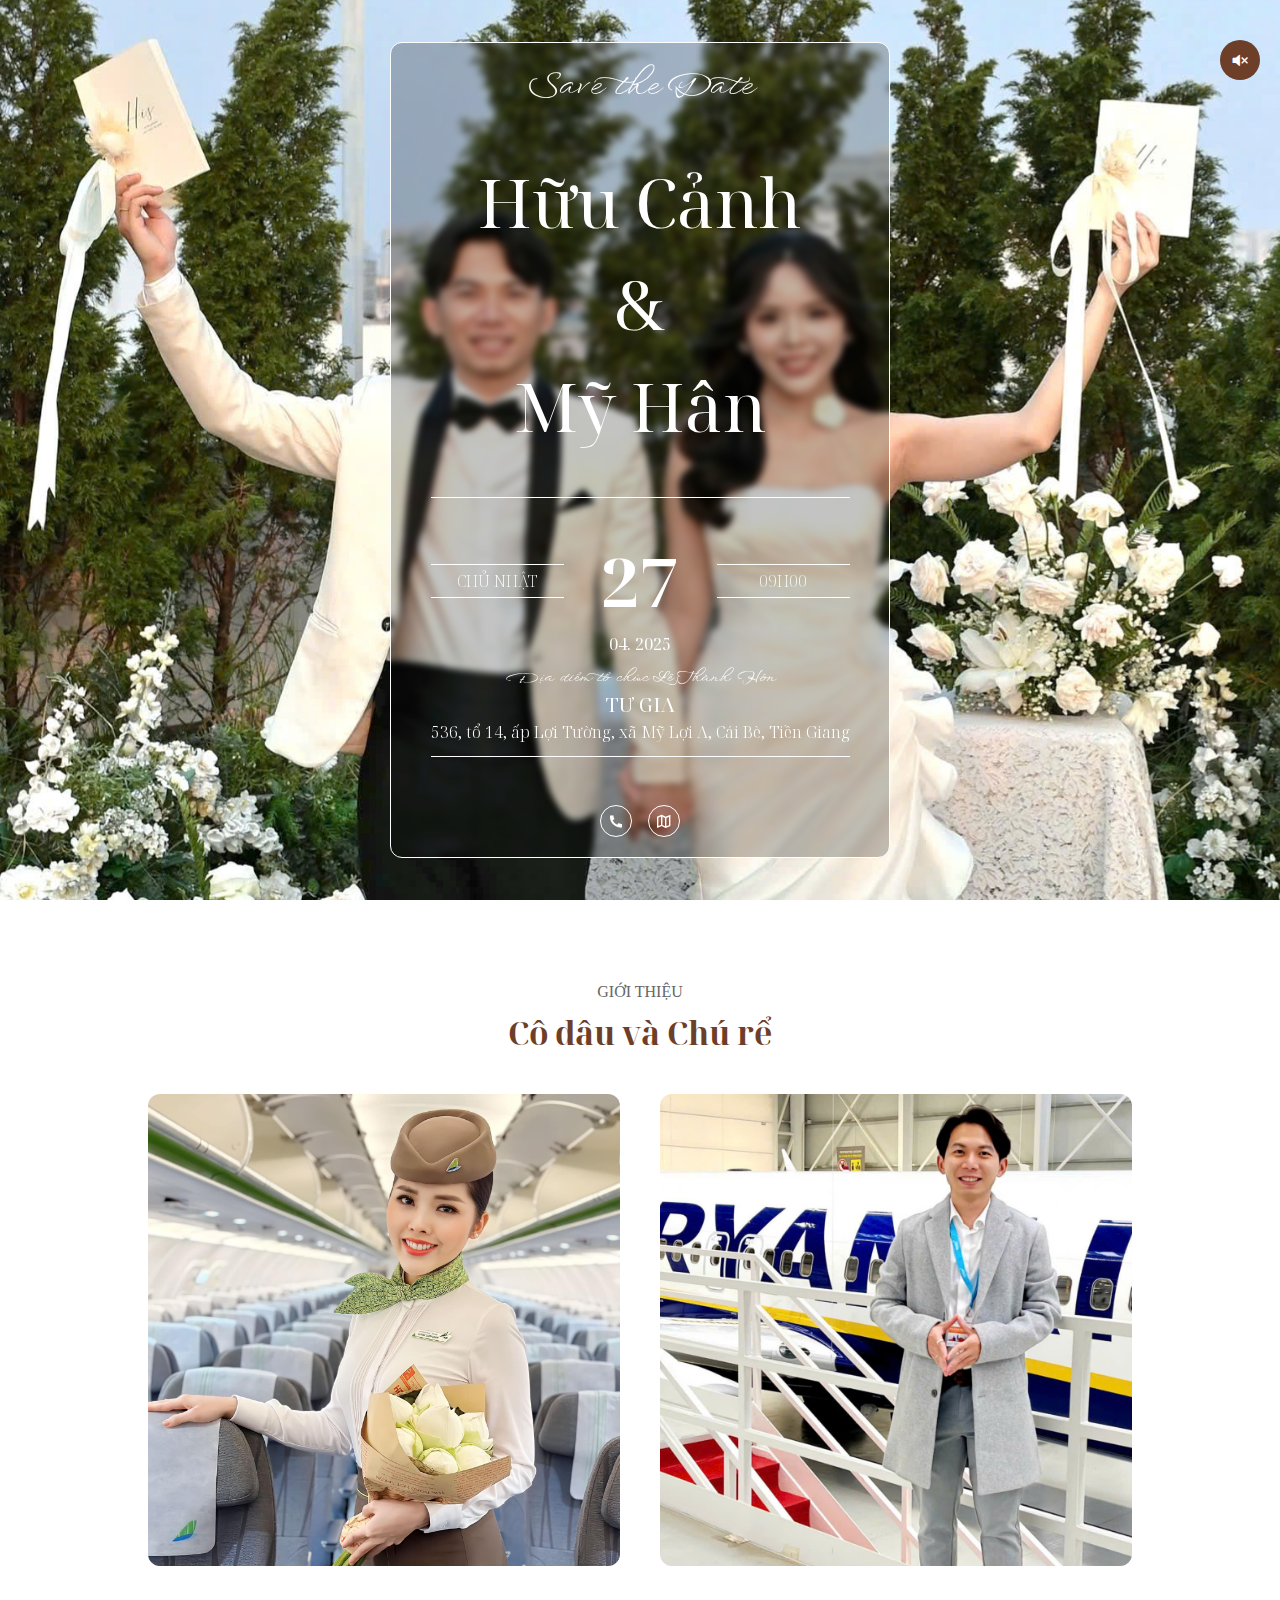
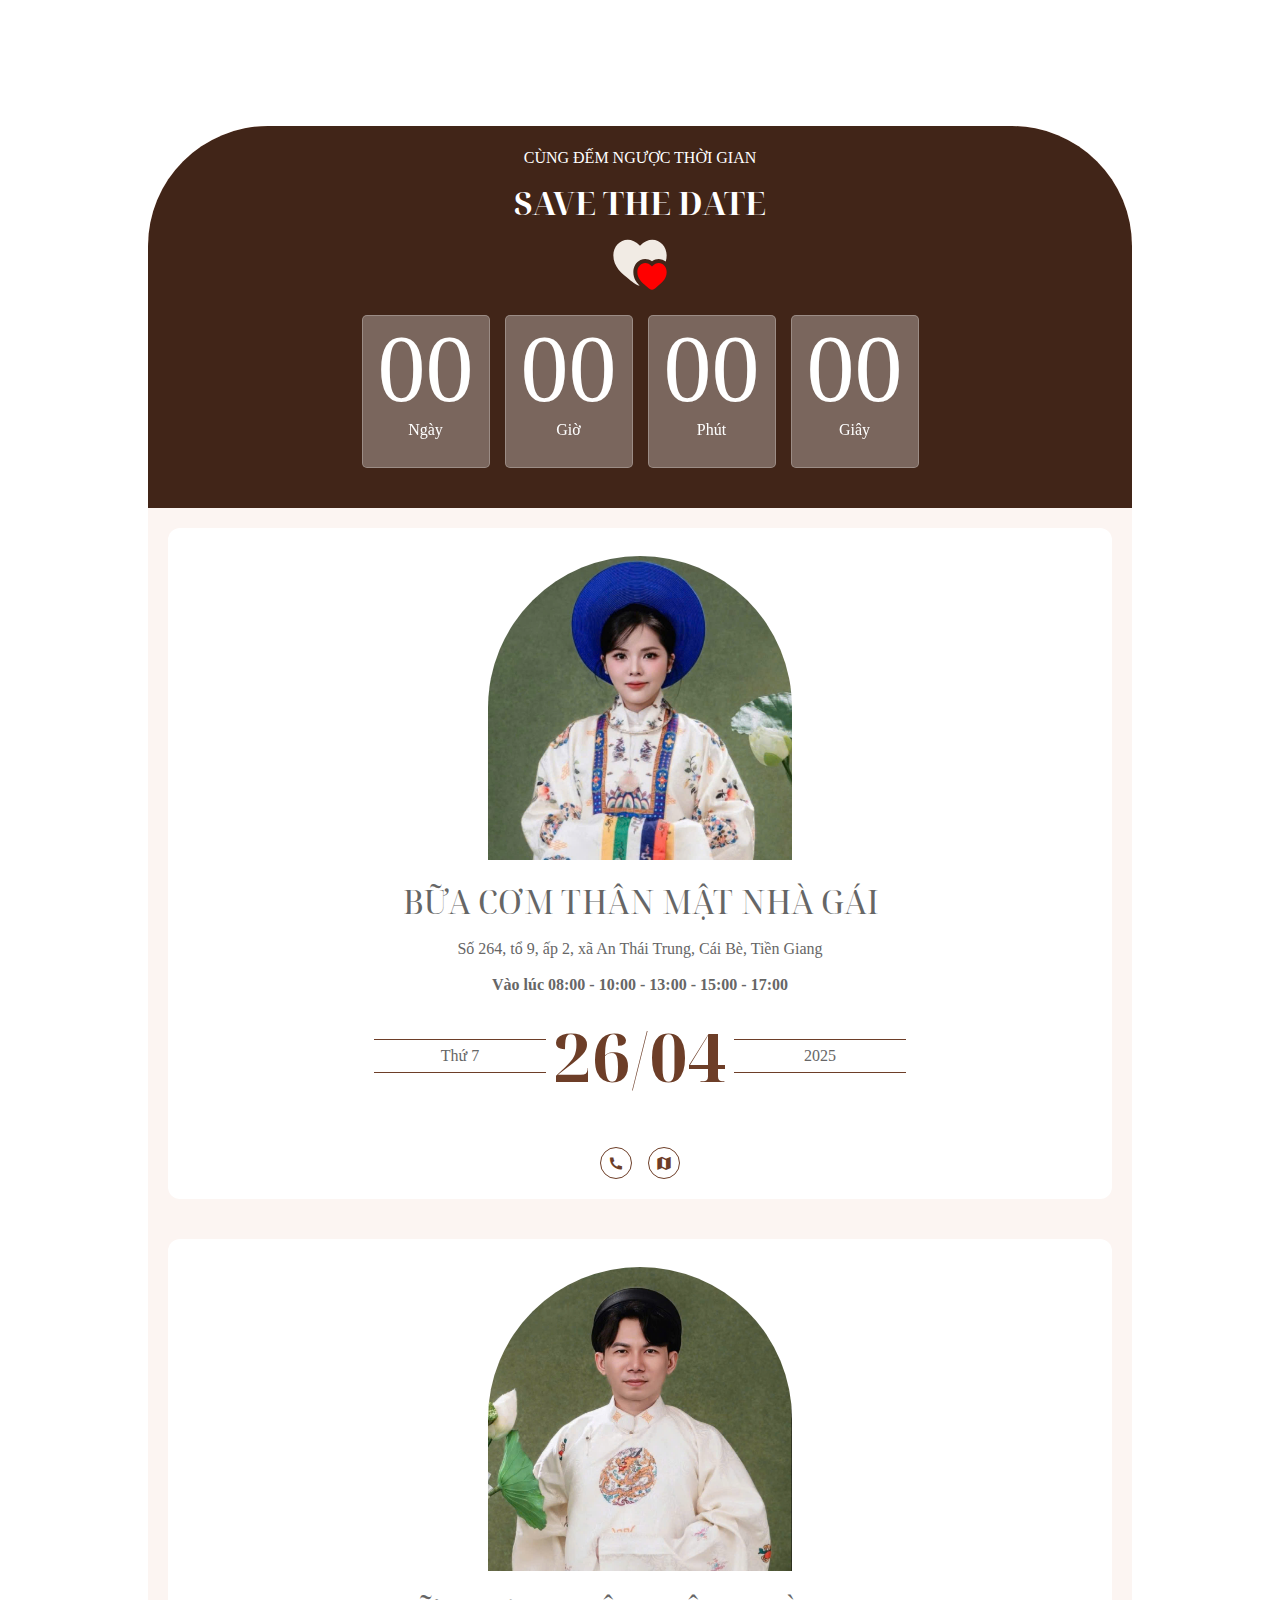
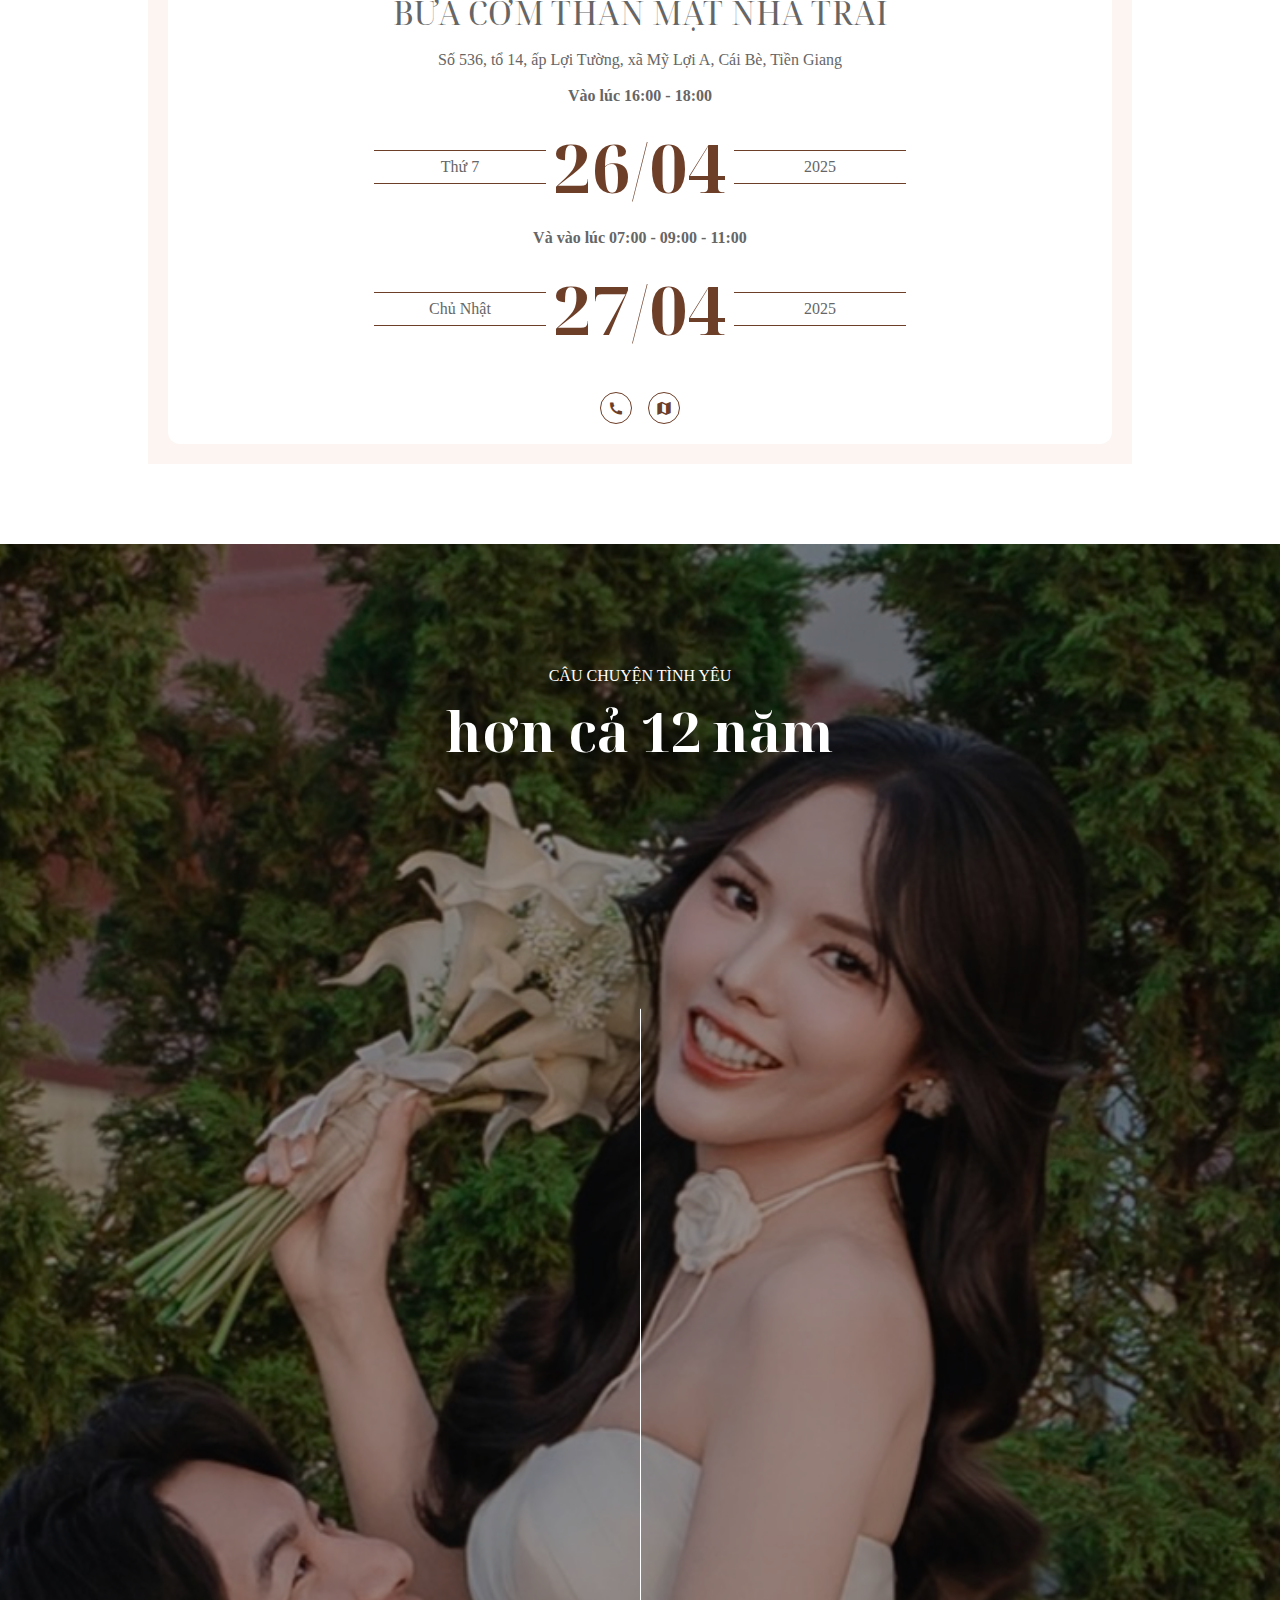
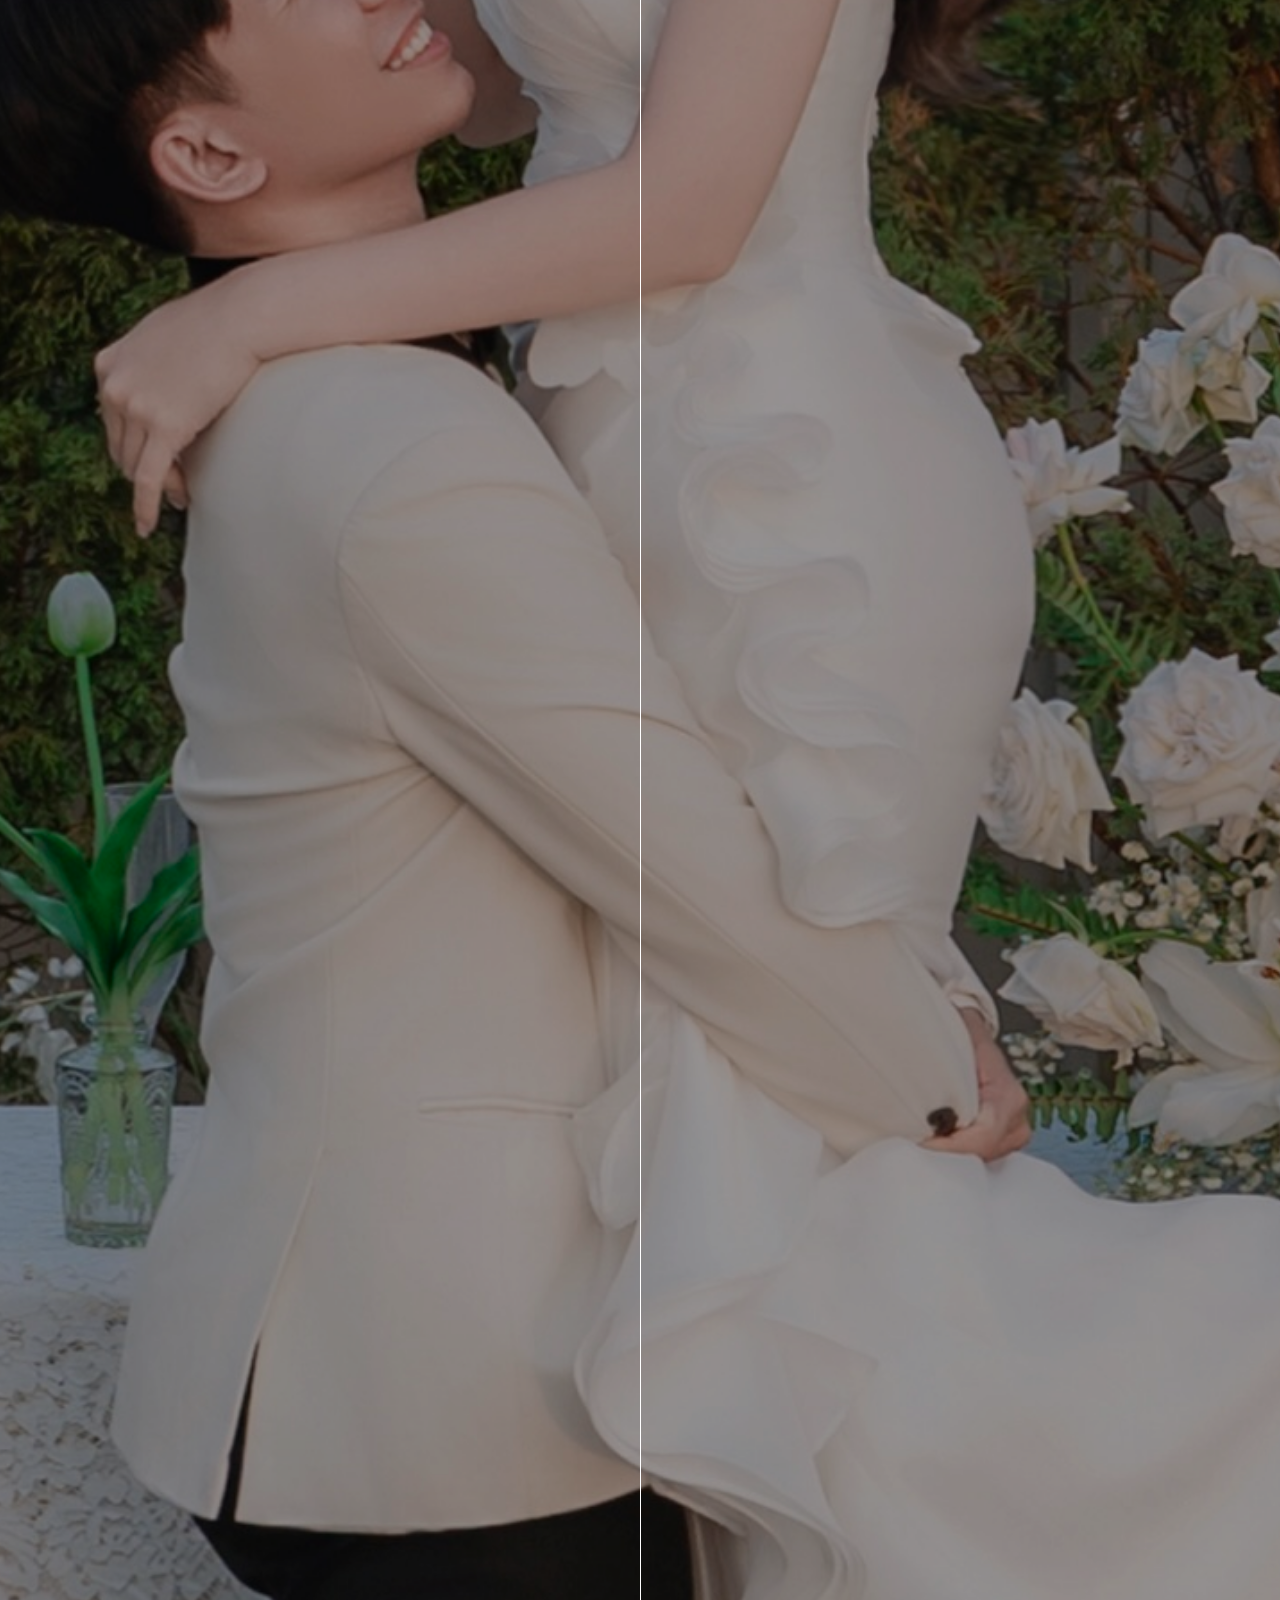
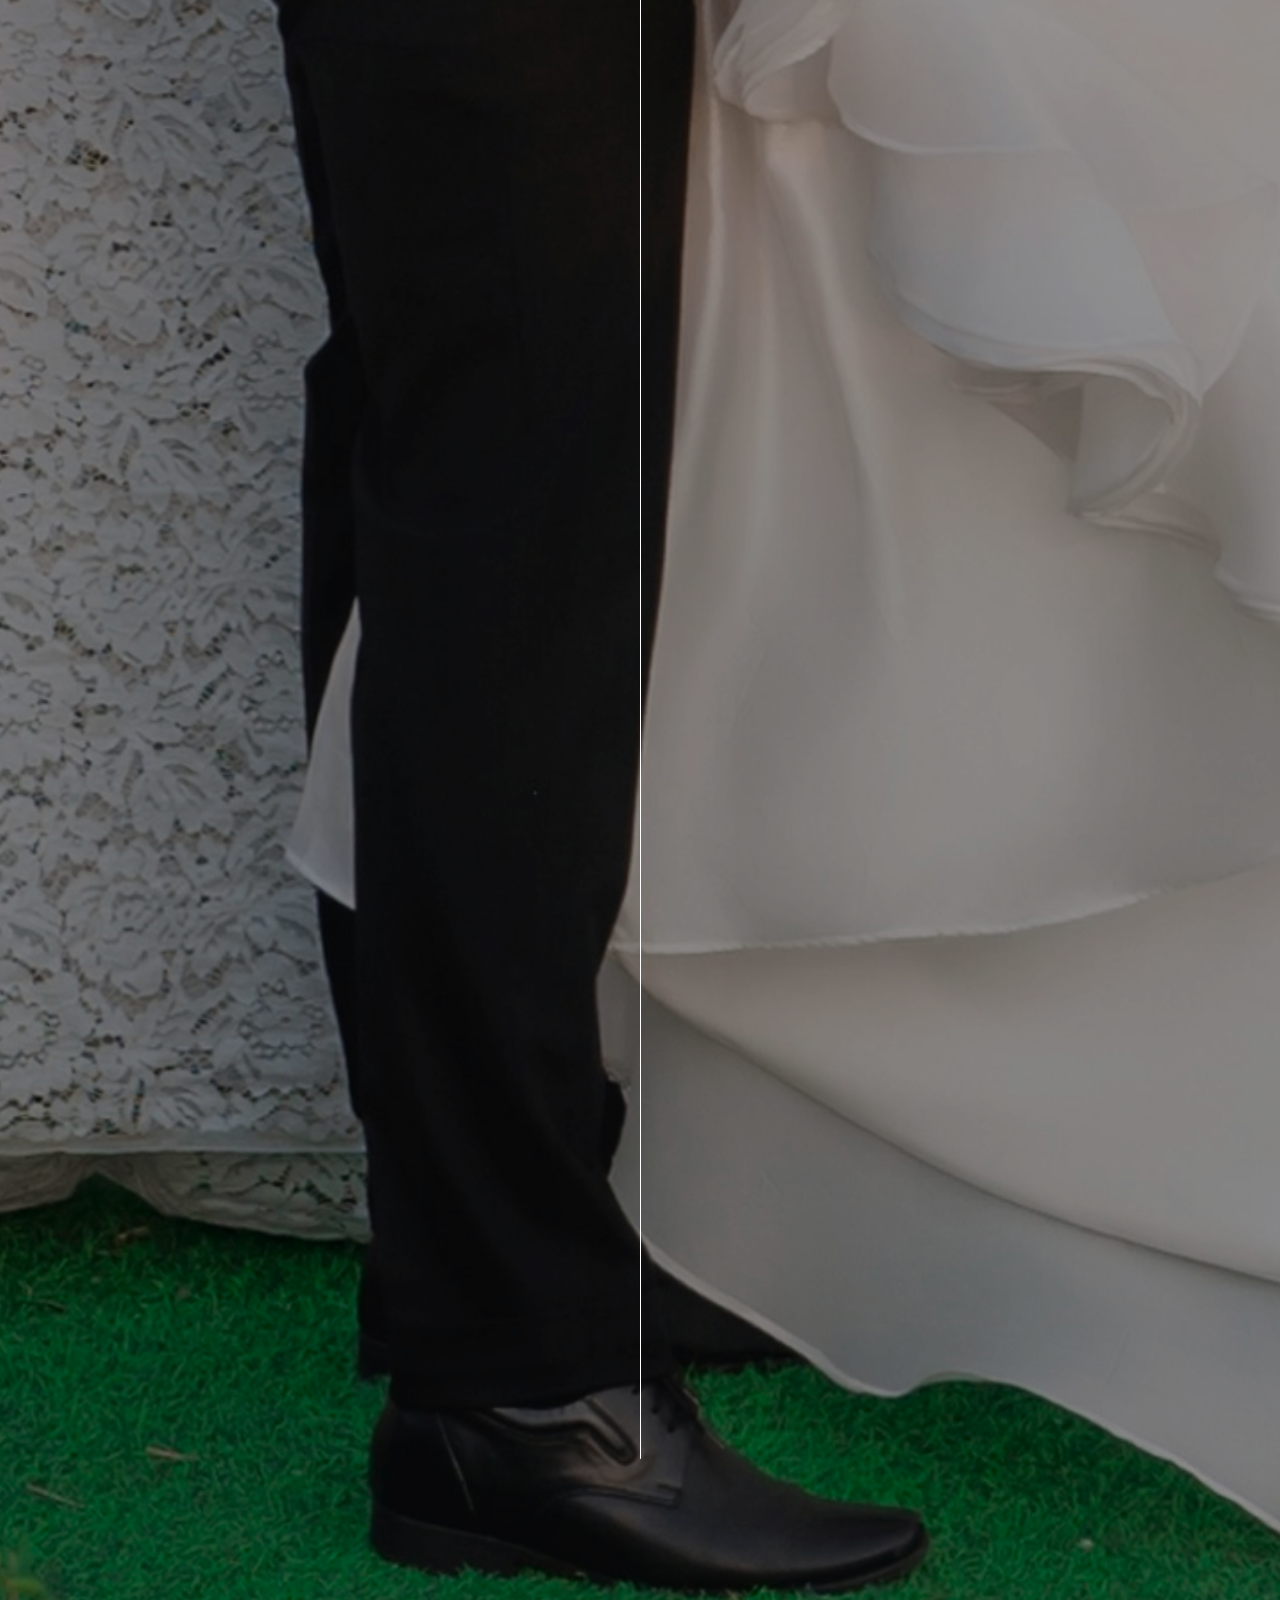
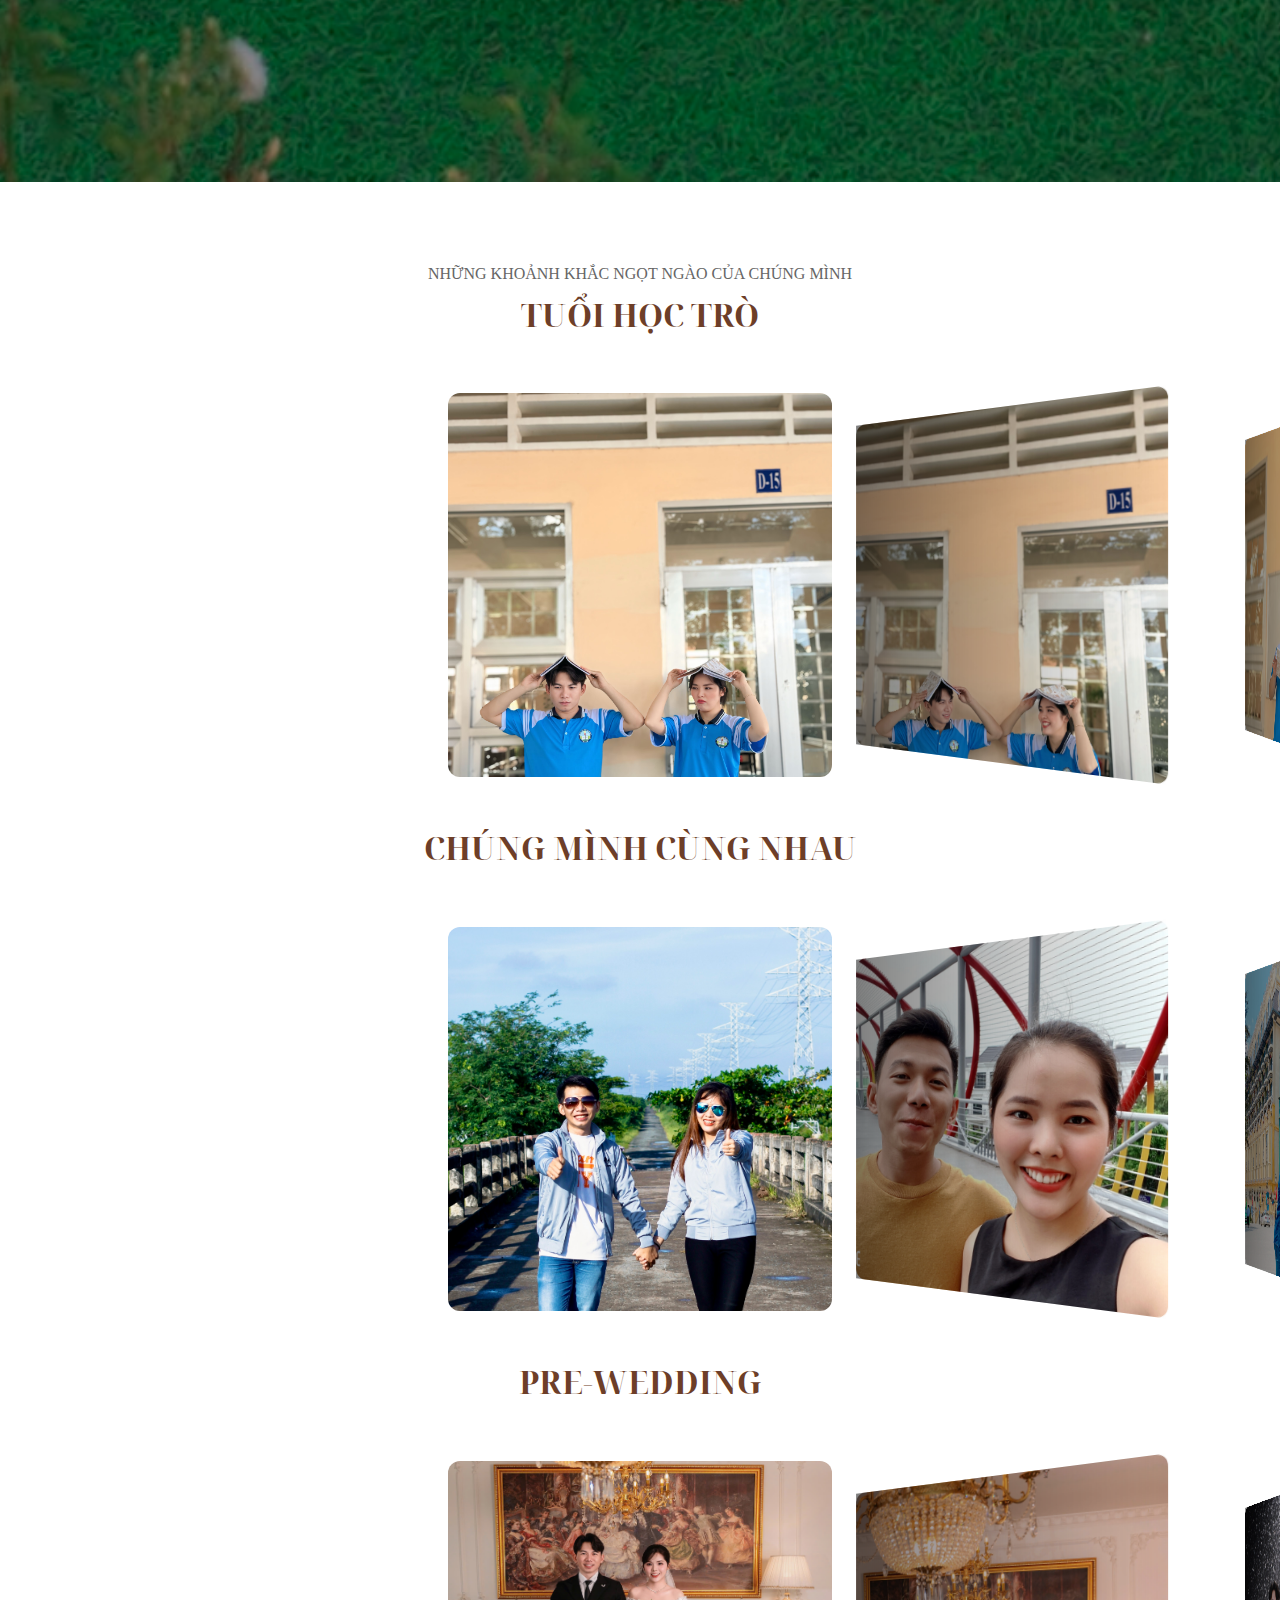
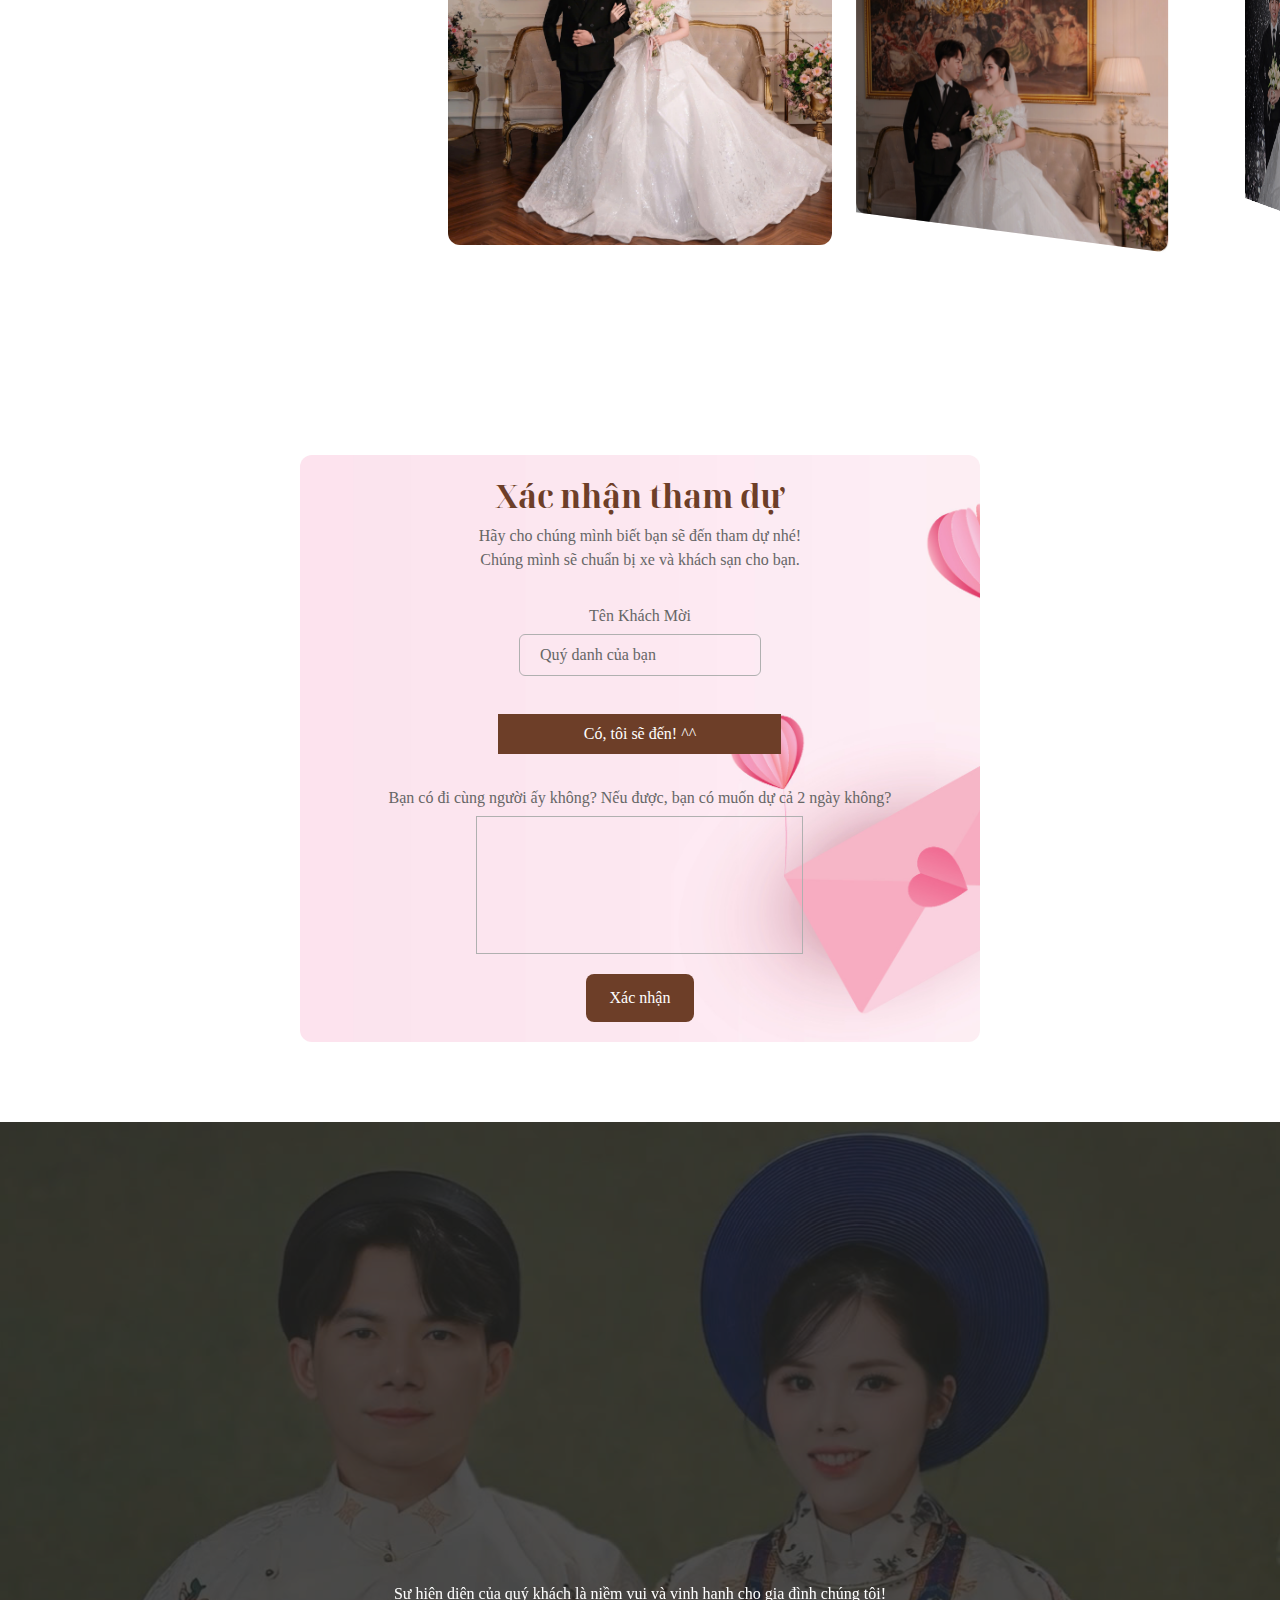
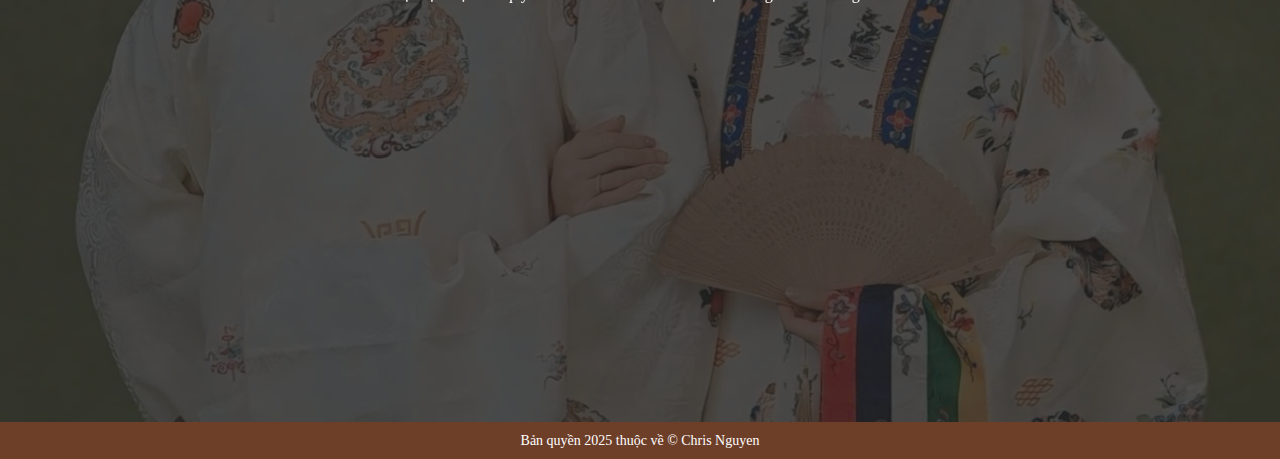
==== commit d0838aaf: "Initial commit" ====
--- a/index.html
+++ b/index.html
@@ -355,7 +355,48 @@
 
             <div class="invitation">
             <div class="invitation-container">
-                        <div class="invitation-card"> <img src="images/GVU08024.jpg" alt=""> 
+              <div class="invitation-card"> <img src="images/nhagai.jpg" alt=""> 
+                <h3 class="card-title uk-margin-remove">BỮA CƠM THÂN MẬT NHÀ GÁI</h3>
+                <address class="uk-margin-remove">
+                    <p>Số 264, tổ 9, ấp 2, xã An Thái Trung, Cái Bè, Tiền Giang</p>
+                </address> 
+                				                <div class="invitation-body"> <div class="invi_time">
+                    <p class="fw-bold">Vào lúc 
+                        <span class="invi_hours">
+                        08:00 - 10:00 -  13:00 - 15:00 - 17:00 </span>
+                    </p> 
+                    <div class="invi_group_time"> 
+                        
+                        <span class="invi_date_text">
+                        Thứ 7                        </span> 
+                        <span class="invi_date_number"> 
+                            <p class="invi_date">26</p> / 
+                            <p class="invi_month">04</p> 
+                        </span> 
+                        <span class="invi_year_text">
+                        2025                        </span> 
+                    </div> 
+					
+                    <p class="invi_amlich"></p> 
+                </div> 
+					
+            </div>
+                                <div class="social-link"> 
+                    <a href="tel:(+84)388228972" class="phone_number"> 
+                    <i class="ri-phone-fill"></i> 
+                    </a>
+                  
+                                  </a>  
+                        
+                                            <a href="https://maps.app.goo.gl/N1kaEqfrnW9F9m2J7" class="invi_map" target="_blank"> 
+                    <i class="ri-map-2-fill"></i>
+                    </a> 
+                </div>
+               
+           
+        </div>
+
+              <div class="invitation-card"> <img src="images/nhatrai.jpg" alt=""> 
                 <h3 class="card-title uk-margin-remove">BỮA CƠM THÂN MẬT NHÀ TRAI</h3>
                 <address class="uk-margin-remove">
                     <p>Số 536, tổ 14, ấp Lợi Tường, xã Mỹ Lợi A, Cái Bè, Tiền Giang</p>
@@ -410,47 +451,7 @@
                
            
         </div>
-                    <div class="invitation-card"> <img src="images/GVU07847.jpg" alt=""> 
-                <h3 class="card-title uk-margin-remove">BỮA CƠM THÂN MẬT NHÀ GÁI</h3>
-                <address class="uk-margin-remove">
-                    <p>Số 264, tổ 9, ấp 2, xã An Thái Trung, Cái Bè, Tiền Giang</p>
-                </address> 
-                				                <div class="invitation-body"> <div class="invi_time">
-                    <p class="fw-bold">Vào lúc 
-                        <span class="invi_hours">
-                        08:00 - 10:00 -  13:00 - 15:00 - 17:00 </span>
-                    </p> 
-                    <div class="invi_group_time"> 
-                        
-                        <span class="invi_date_text">
-                        Thứ 7                        </span> 
-                        <span class="invi_date_number"> 
-                            <p class="invi_date">26</p> / 
-                            <p class="invi_month">04</p> 
-                        </span> 
-                        <span class="invi_year_text">
-                        2025                        </span> 
-                    </div> 
-					
-                    <p class="invi_amlich"></p> 
-                </div> 
-					
-            </div>
-                                <div class="social-link"> 
-                    <a href="tel:(+84)388228972" class="phone_number"> 
-                    <i class="ri-phone-fill"></i> 
-                    </a>
-                  
-                                  </a>  
-                        
-                                            <a href="https://maps.app.goo.gl/N1kaEqfrnW9F9m2J7" class="invi_map" target="_blank"> 
-                    <i class="ri-map-2-fill"></i>
-                    </a> 
-                </div>
-               
-           
-        </div>
-            </div>
+        </div>
     
       </div>
 
@@ -464,7 +465,7 @@
 <!-- TIMELINE -->
 
 
-<section id="time-line" class="time-line-section img_bg bg_overlay" style="background-image:url(images/GVU07877.jpg)">
+<section id="time-line" class="time-line-section img_bg bg_overlay" style="background-image:url(images/timeline.jpg)">
 
 <div class="time-line container">
 
@@ -639,7 +640,7 @@
 
   <div class="timeline-media"> 
 
-      <img src="images/GVU08008.jpg" alt="" class="timline-img"> 
+      <img src="images/thanhhon.jpg" alt="" class="timline-img"> 
 
   </div> 
 
@@ -887,90 +888,149 @@
 <div class="album-slide">
   <div class="swiper-wrapper album">
               <div class="swiper-slide">
-          <a href="images/GVU07634.jpg" data-fancybox="gallery">
-          <img src="images/GVU07634.jpg" style="object-position:">
+          <a href="images/p1.jpg" data-fancybox="gallery">
+          <img src="images/p1.jpg" style="object-position:">
           </a>
       </div>
               <div class="swiper-slide">
-          <a href="images/GVU07709.jpg" data-fancybox="gallery">
-          <img src="images/GVU07709.jpg" style="object-position:">
+          <a href="images/p2.jpg" data-fancybox="gallery">
+          <img src="images/p2.jpg" style="object-position:">
           </a>
       </div>
               <div class="swiper-slide">
-          <a href="images/GVU07807.jpg" data-fancybox="gallery">
-          <img src="images/GVU07807.jpg" style="object-position:">
+          <a href="images/p3.jpg" data-fancybox="gallery">
+          <img src="images/p3.jpg" style="object-position:">
           </a>
       </div>
               <div class="swiper-slide">
-          <a href="images/GVU07862.jpg" data-fancybox="gallery">
-          <img src="images/GVU07862.jpg" style="object-position:">
+          <a href="images/p4.jpg" data-fancybox="gallery">
+          <img src="images/p4.jpg" style="object-position:">
           </a>
       </div>
               <div class="swiper-slide">
-          <a href="images/GVU07955.jpg" data-fancybox="gallery">
-          <img src="images/GVU07955.jpg" style="object-position:">
-          </a>
-      </div>
-
-        <div class="swiper-slide">
-          <a href="images/GVU07987.jpg" data-fancybox="gallery">
-          <img src="images/GVU07987.jpg" style="object-position:">
-          </a>
-      </div>
-
-        <div class="swiper-slide">
-          <a href="images/GVU08156.jpg" data-fancybox="gallery">
-          <img src="images/GVU08156.jpg" style="object-position:">
-          </a>
-      </div>
-
-        <div class="swiper-slide">
-          <a href="images/GVU08234.jpg" data-fancybox="gallery">
-          <img src="images/GVU08234.jpg" style="object-position:">
-          </a>
-      </div>
-
-        <div class="swiper-slide">
-          <a href="images/GVU08324.jpg" data-fancybox="gallery">
-          <img src="images/GVU08324.jpg" style="object-position:">
-          </a>
-      </div>
-
-        <div class="swiper-slide">
-          <a href="images/GVU08008.jpg" data-fancybox="gallery">
-          <img src="images/GVU08008.jpg" style="object-position:">
-          </a>
-      </div>
-
-        <div class="swiper-slide">
-          <a href="images/GVU08213.jpg" data-fancybox="gallery">
-          <img src="images/GVU08213.jpg" style="object-position:">
-          </a>
-      </div>
-
-        <div class="swiper-slide">
-          <a href="images/GVU07765.jpg" data-fancybox="gallery">
-          <img src="images/GVU07765.jpg" style="object-position:">
-          </a>
-      </div>
-
-        <div class="swiper-slide">
-          <a href="images/GVU08264.jpg" data-fancybox="gallery">
-          <img src="images/GVU08264.jpg" style="object-position:">
-          </a>
-      </div>
-
-        <div class="swiper-slide">
-          <a href="images/GVU07847.jpg" data-fancybox="gallery">
-          <img src="images/GVU07847.jpg" style="object-position:">
-          </a>
-      </div>
-
-        <div class="swiper-slide">
-          <a href="images/GVU08272.jpg" data-fancybox="gallery">
-          <img src="images/GVU08272.jpg" style="object-position:">
-          </a>
-      </div>
+          <a href="images/p5.jpg" data-fancybox="gallery">
+          <img src="images/p5.jpg" style="object-position:">
+          </a>
+      </div>
+
+        <div class="swiper-slide">
+          <a href="images/p6.jpg" data-fancybox="gallery">
+          <img src="images/p6.jpg" style="object-position:">
+          </a>
+      </div>
+
+        <div class="swiper-slide">
+          <a href="images/p7.jpg" data-fancybox="gallery">
+          <img src="images/p7.jpg" style="object-position:">
+          </a>
+      </div>
+
+        <div class="swiper-slide">
+          <a href="images/p8.jpg" data-fancybox="gallery">
+          <img src="images/p8.jpg" style="object-position:">
+          </a>
+      </div>
+
+        <div class="swiper-slide">
+          <a href="images/p9.jpg" data-fancybox="gallery">
+          <img src="images/p9.jpg" style="object-position:">
+          </a>
+      </div>
+
+        <div class="swiper-slide">
+          <a href="images/p10.jpg" data-fancybox="gallery">
+          <img src="images/p10.jpg" style="object-position:">
+          </a>
+      </div>
+
+        <div class="swiper-slide">
+          <a href="images/p11.jpg" data-fancybox="gallery">
+          <img src="images/p11.jpg" style="object-position:">
+          </a>
+      </div>
+
+        <div class="swiper-slide">
+          <a href="images/p12.jpg" data-fancybox="gallery">
+          <img src="images/p12.jpg" style="object-position:">
+          </a>
+      </div>
+
+        <div class="swiper-slide">
+          <a href="images/p13.jpg" data-fancybox="gallery">
+          <img src="images/p13.jpg" style="object-position:">
+          </a>
+      </div>
+
+        <div class="swiper-slide">
+          <a href="images/p14.jpg" data-fancybox="gallery">
+          <img src="images/p14.jpg" style="object-position:">
+          </a>
+      </div>
+
+        <div class="swiper-slide">
+          <a href="images/p15.jpg" data-fancybox="gallery">
+          <img src="images/p15.jpg" style="object-position:">
+          </a>
+      </div>
+      <div class="swiper-slide">
+        <a href="images/p16.jpg" data-fancybox="gallery">
+        <img src="images/p16.jpg" style="object-position:">
+        </a>
+    </div>
+
+      <div class="swiper-slide">
+        <a href="images/p17.jpg" data-fancybox="gallery">
+        <img src="images/p17.jpg" style="object-position:">
+        </a>
+    </div>
+
+      <div class="swiper-slide">
+        <a href="images/p18.jpg" data-fancybox="gallery">
+        <img src="images/p18.jpg" style="object-position:">
+        </a>
+    </div>
+
+      <div class="swiper-slide">
+        <a href="images/p19.jpg" data-fancybox="gallery">
+        <img src="images/p19.jpg" style="object-position:">
+        </a>
+    </div>
+
+      <div class="swiper-slide">
+        <a href="images/p20.jpg" data-fancybox="gallery">
+        <img src="images/p20.jpg" style="object-position:">
+        </a>
+    </div>
+
+      <div class="swiper-slide">
+        <a href="images/p21.jpg" data-fancybox="gallery">
+        <img src="images/p21.jpg" style="object-position:">
+        </a>
+    </div>
+
+      <div class="swiper-slide">
+        <a href="images/p22.jpg" data-fancybox="gallery">
+        <img src="images/p22.jpg" style="object-position:">
+        </a>
+    </div>
+
+      <div class="swiper-slide">
+        <a href="images/p23.jpg" data-fancybox="gallery">
+        <img src="images/p23.jpg" style="object-position:">
+        </a>
+    </div>
+
+      <div class="swiper-slide">
+        <a href="images/p24.jpg" data-fancybox="gallery">
+        <img src="images/p24.jpg" style="object-position:">
+        </a>
+    </div>
+
+      <div class="swiper-slide">
+        <a href="images/p25.jpg" data-fancybox="gallery">
+        <img src="images/p25.jpg" style="object-position:">
+        </a>
+    </div>
                
   </div>
 <div class="swiper-pagination"></div>
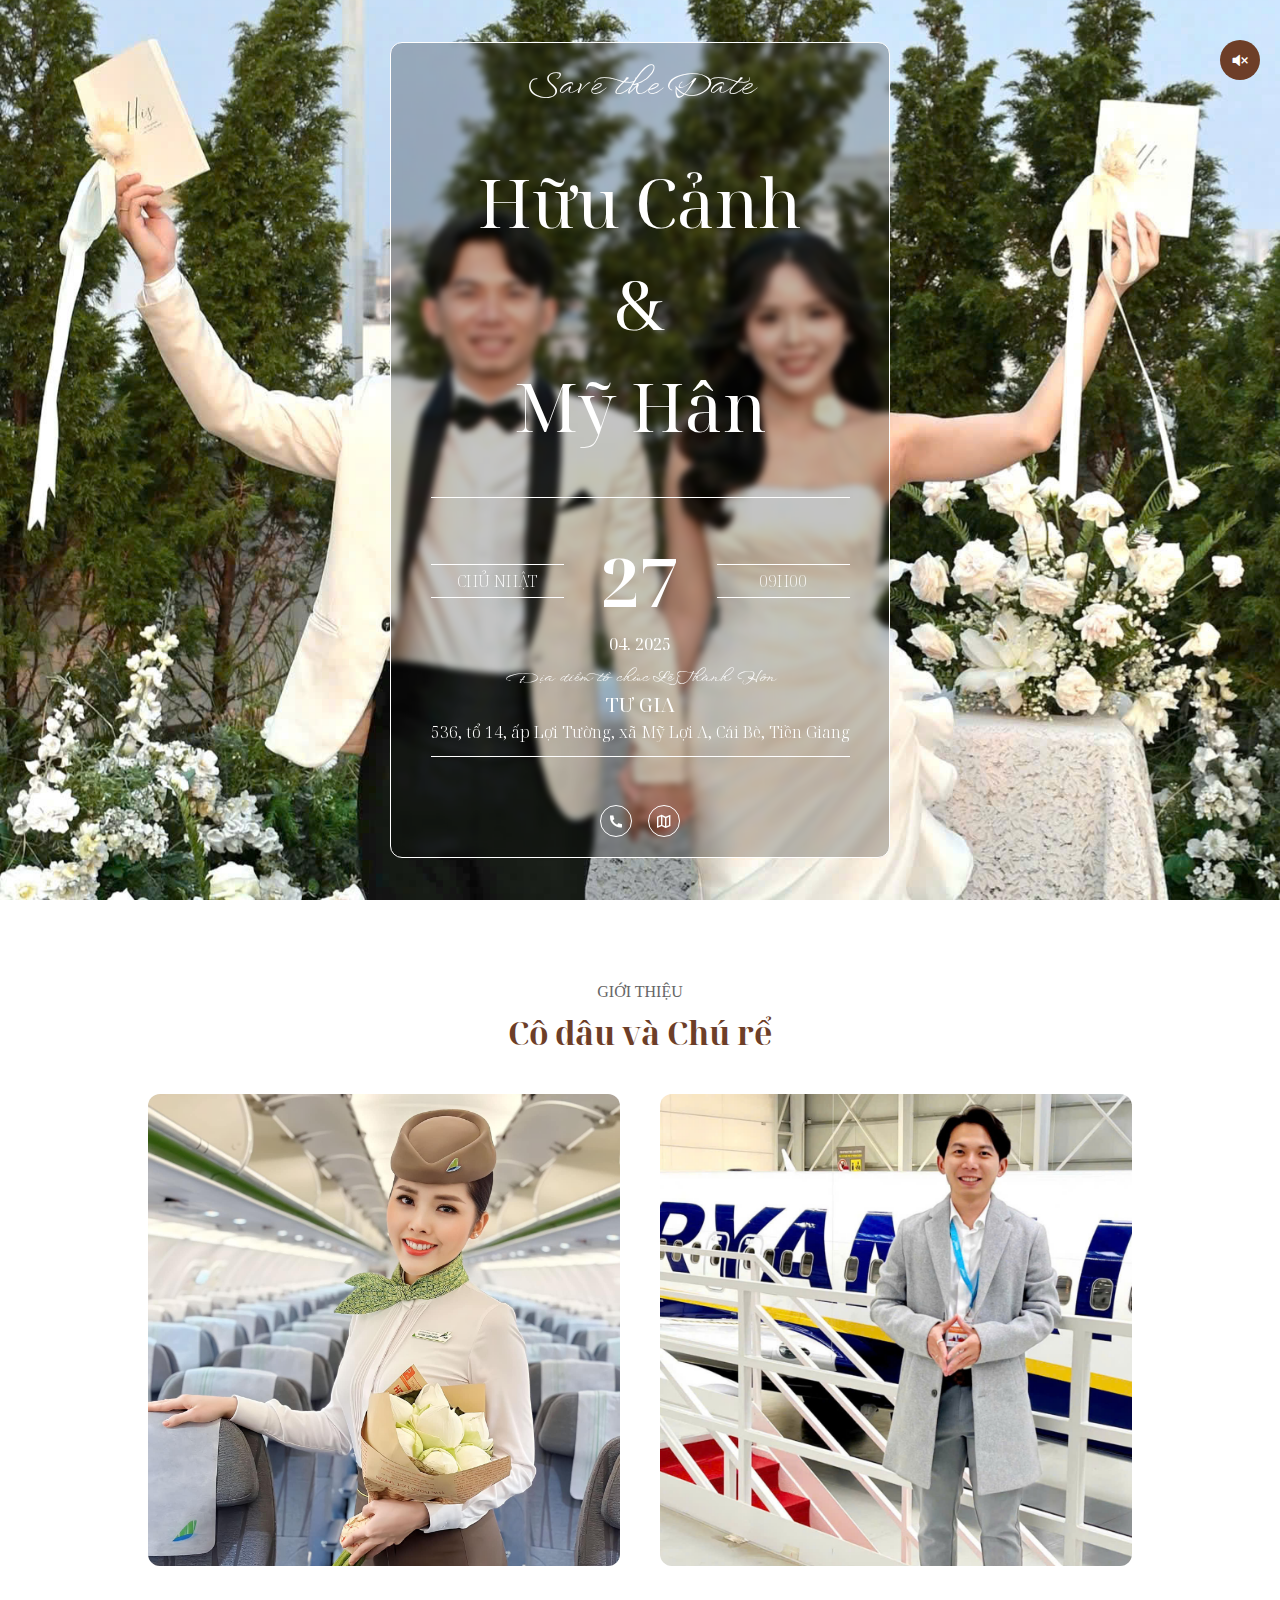
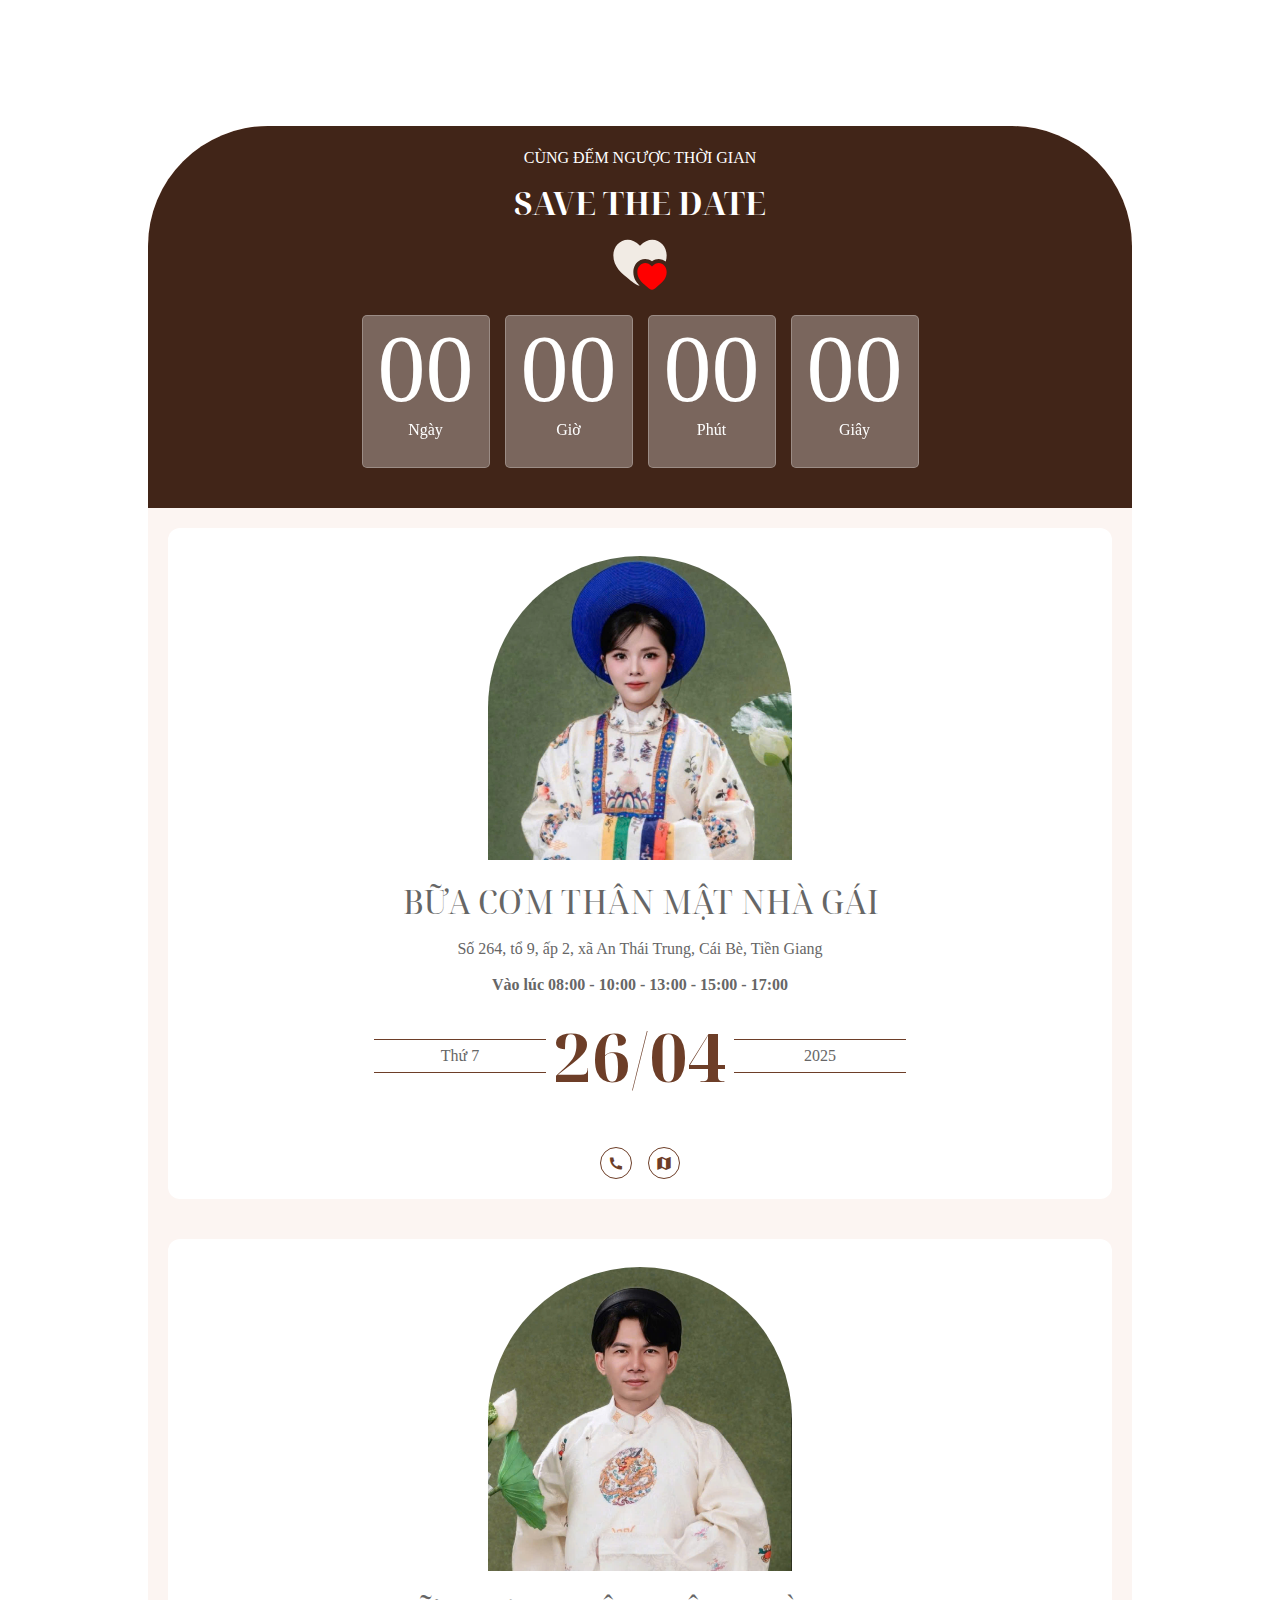
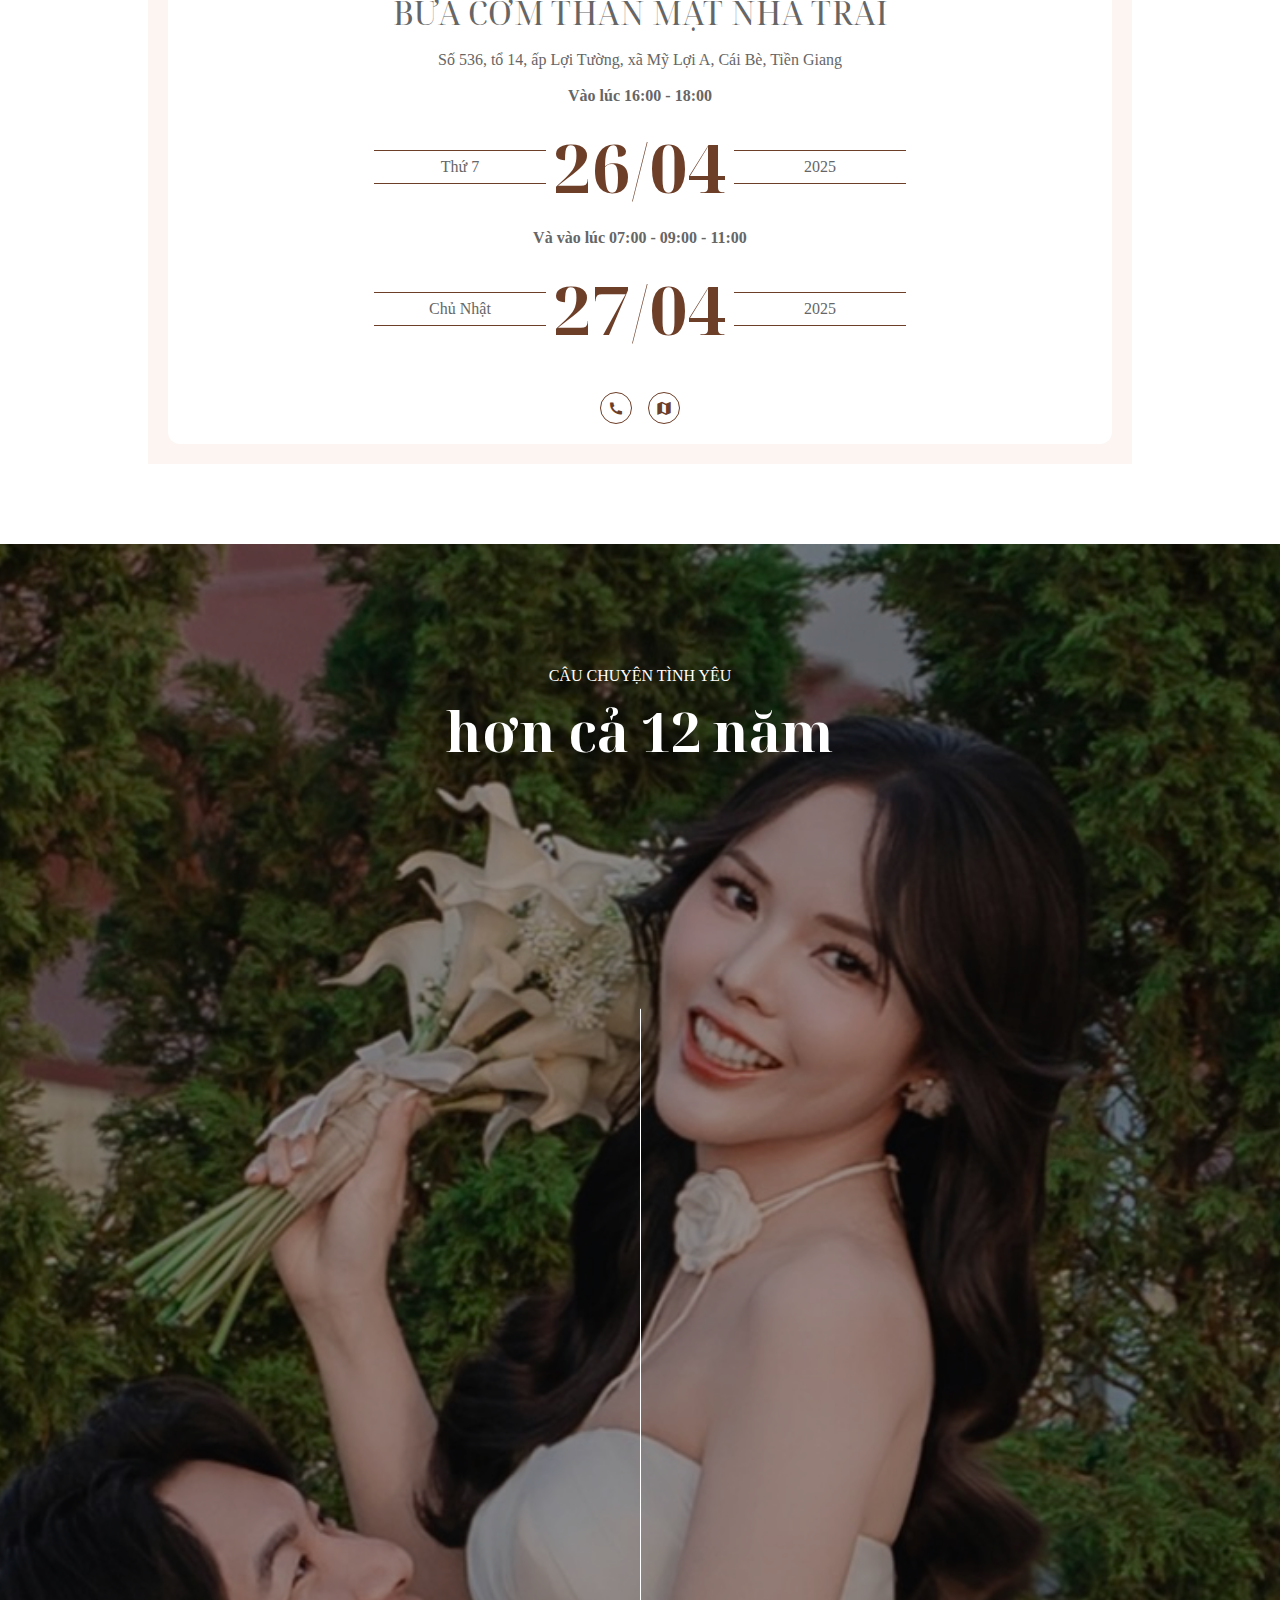
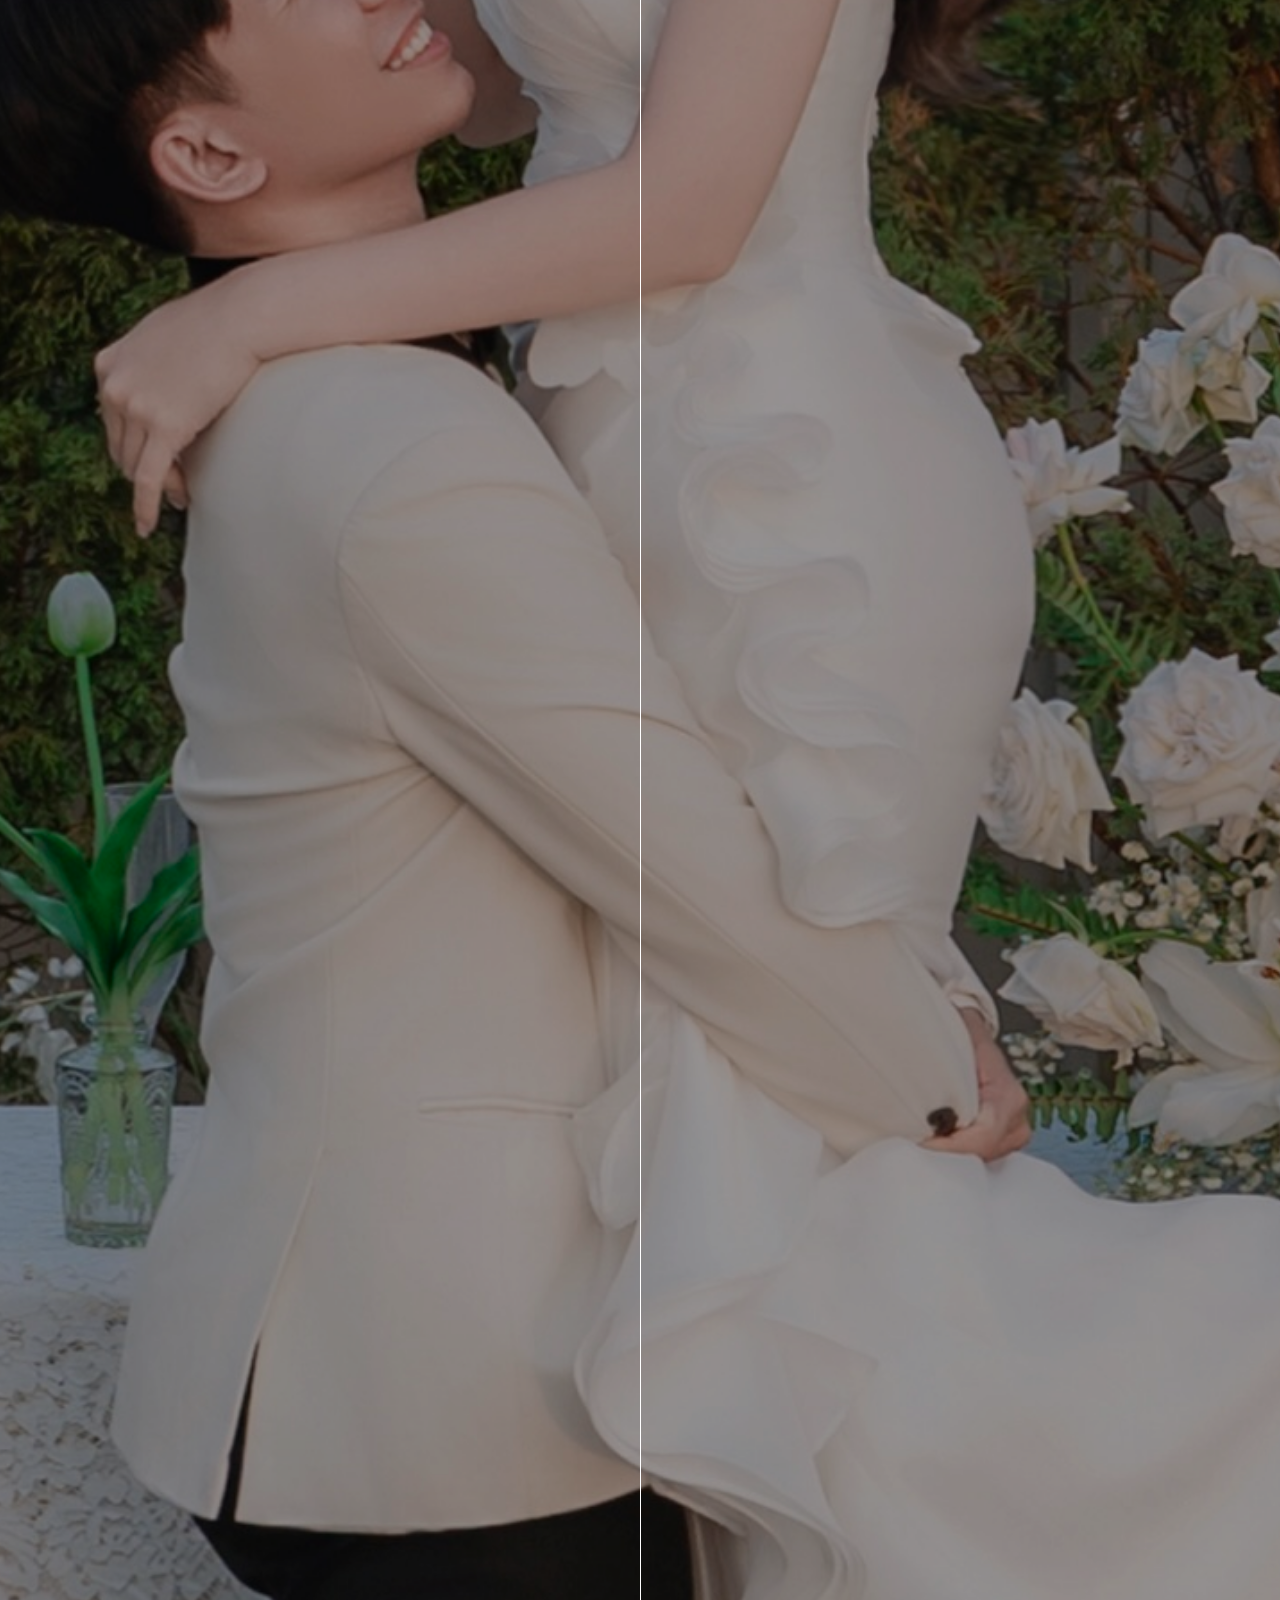
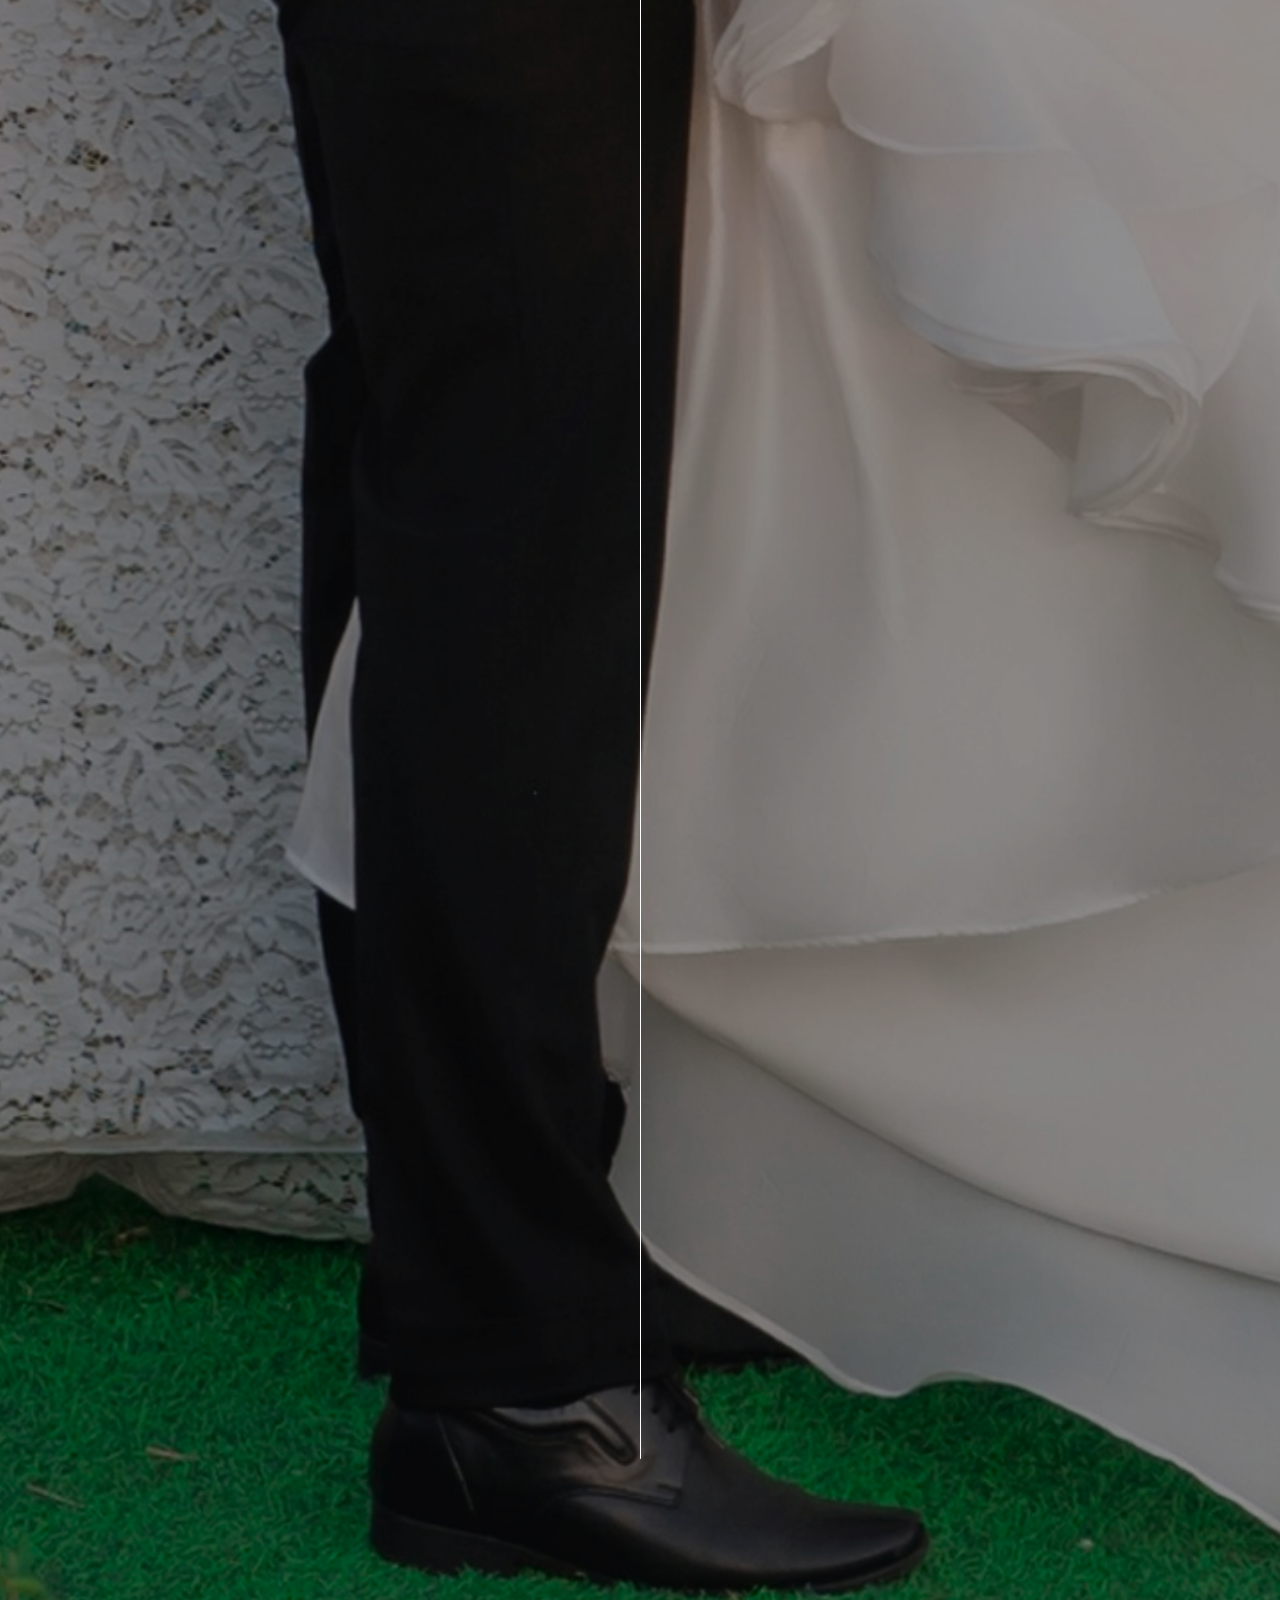
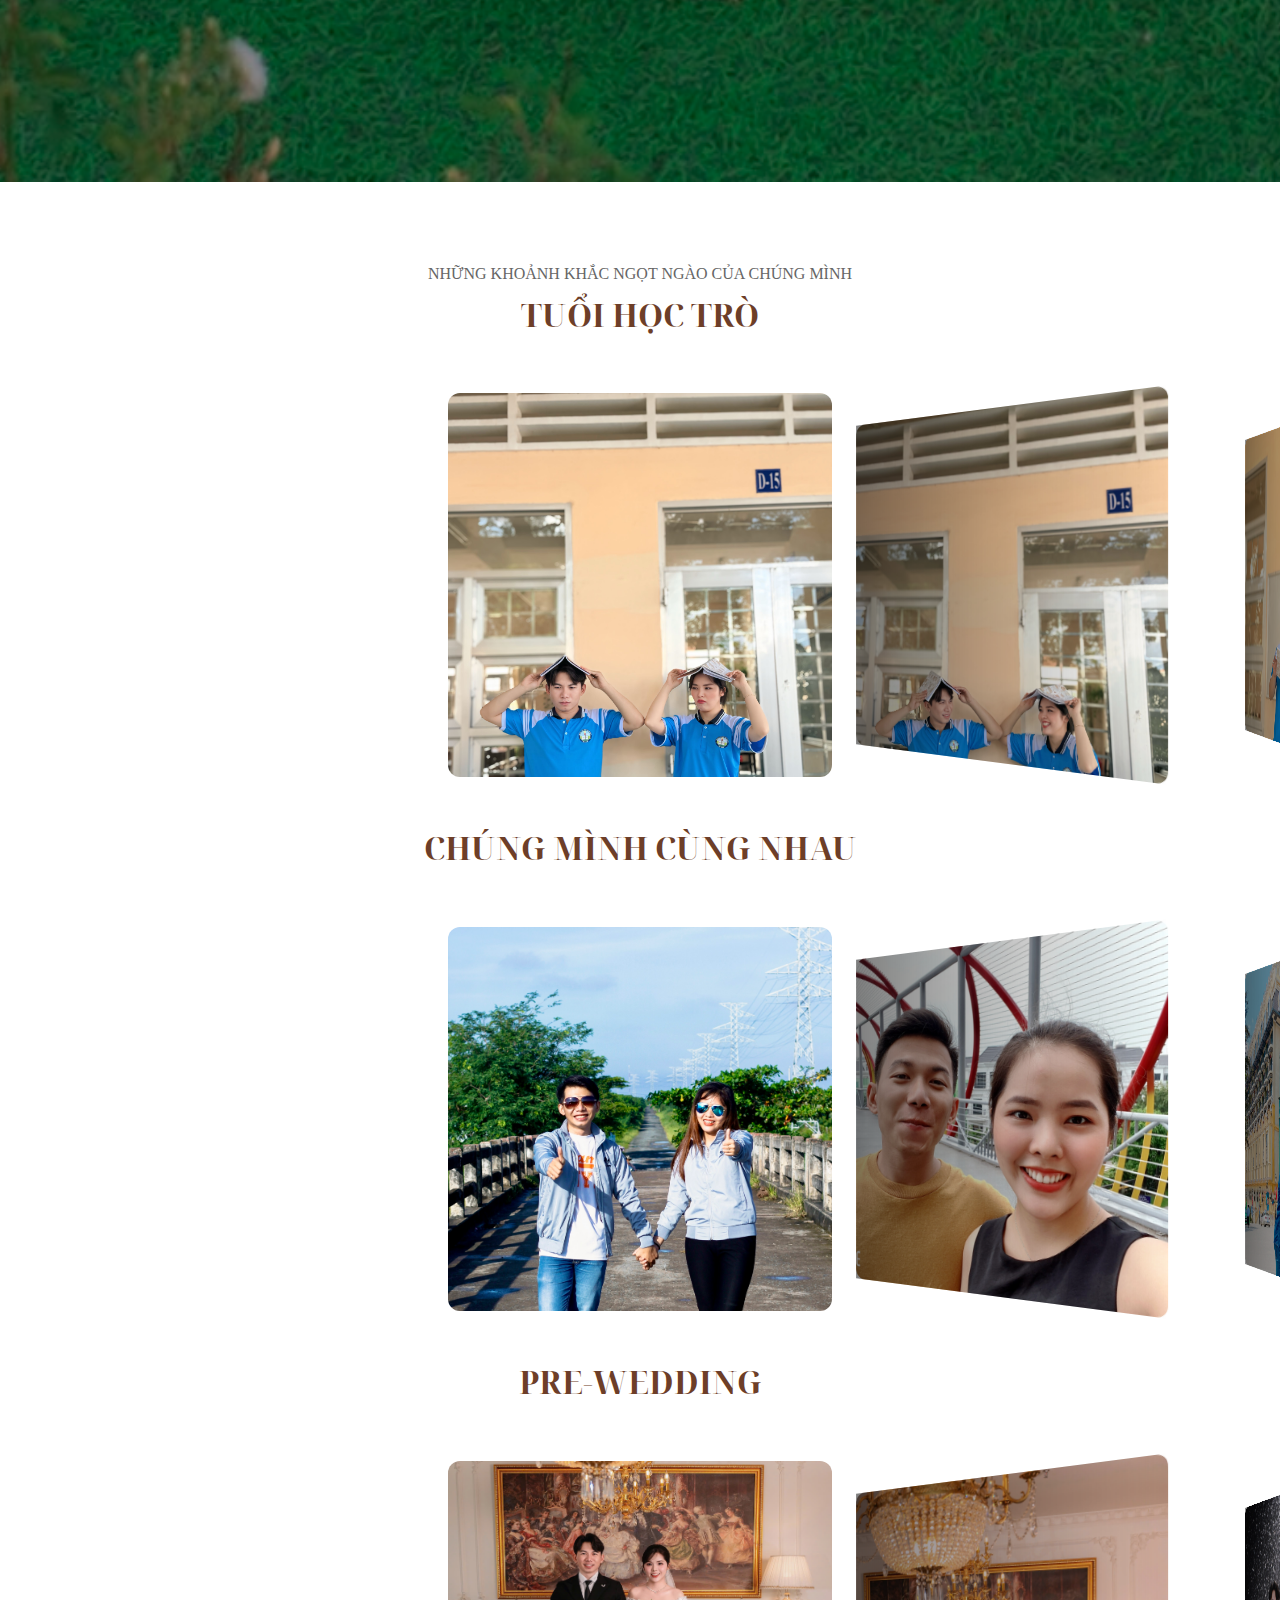
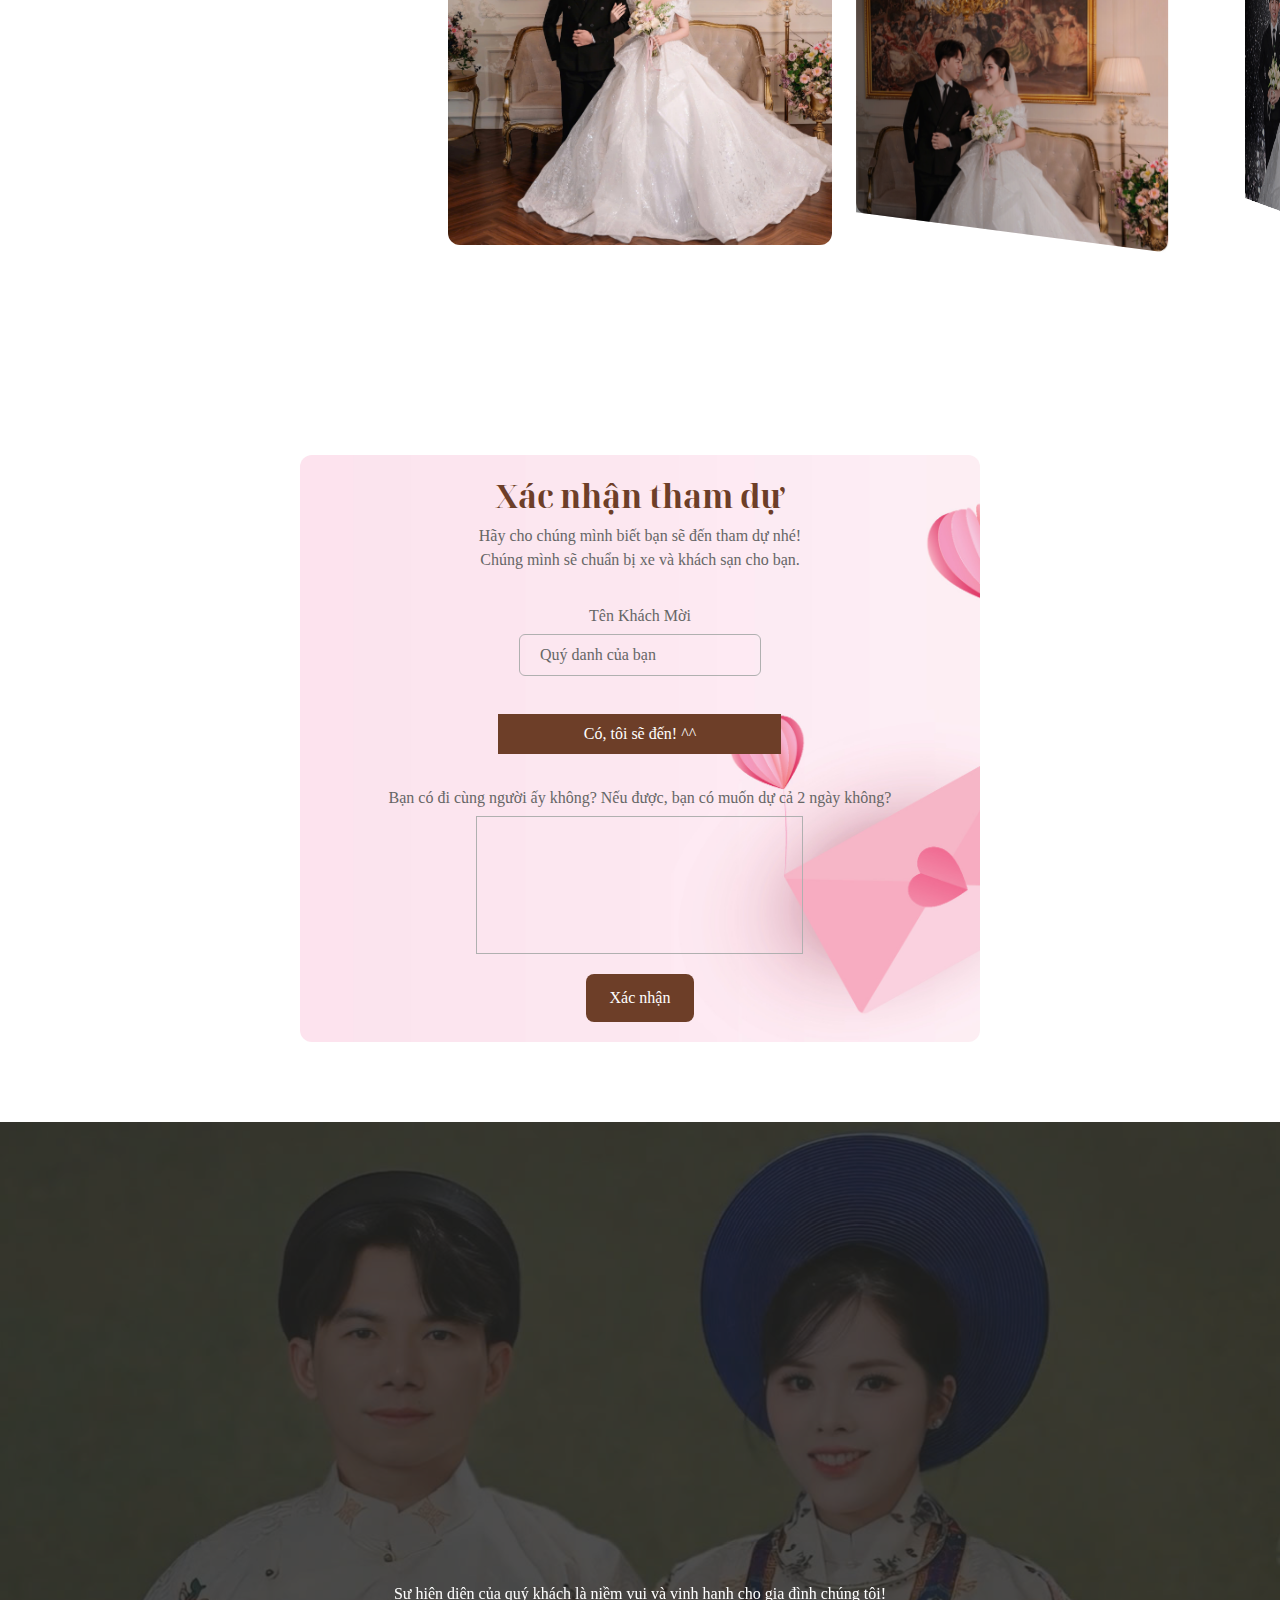
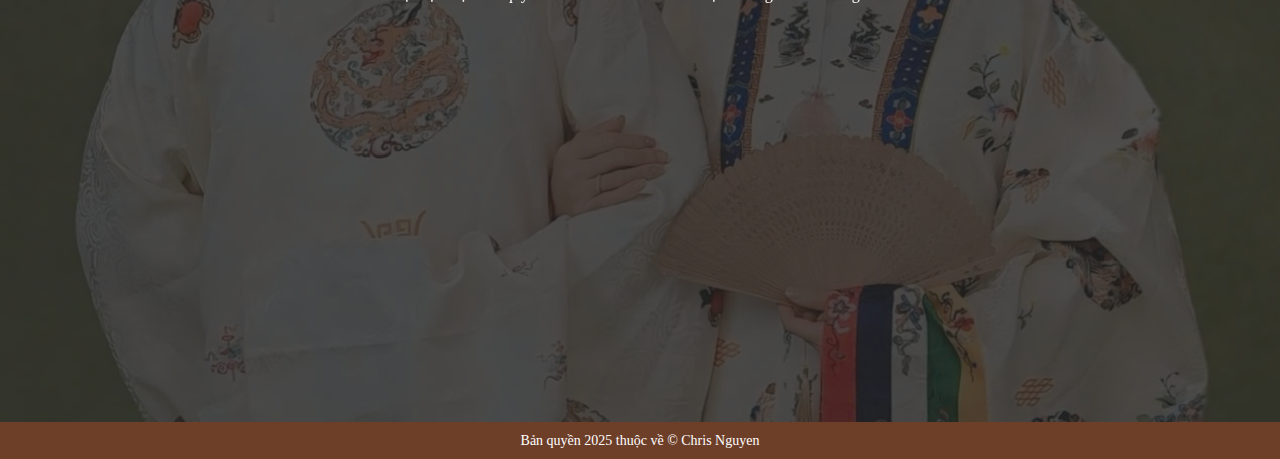
==== commit 311cbaa4: "Initial commit" ====
--- a/index.html
+++ b/index.html
@@ -6,7 +6,7 @@
 
 	<link rel="profile" href="https://gmpg.org/xfn/11">
 
-		<meta property="og:image" content="https://i.ibb.co/W55qbcG/GVU07769.jpg">
+		<meta property="og:image" content="https://hkustconnect-my.sharepoint.com/:i:/g/personal/hcnguyenaa_connect_ust_hk/ER6CxjKixC9Dq_9oJcTSBdcBWjAUJ-sf19NXlbAoGFK31A?e=XZsQhe">
 	
 	
 <!-- Search Engine Optimization by Rank Math - https://rankmath.com/ -->
@@ -19,15 +19,15 @@
 <meta property="og:url" content="https://cchrisnguyen.github.io/chrisS2hana/">
 <!-- <meta property="og:site_name" content="Thiệp cưới online">
 <meta property="og:updated_time" content="2024-03-26T03:37:53+00:00"> -->
-<!-- <meta property="og:image" content="https://i.ibb.co/W55qbcG/GVU07769.jpg">
-<meta property="og:image:secure_url" content="https://i.ibb.co/W55qbcG/GVU07769.jpg"> -->
+<!-- <meta property="og:image" content="https://hkustconnect-my.sharepoint.com/:i:/g/personal/hcnguyenaa_connect_ust_hk/ER6CxjKixC9Dq_9oJcTSBdcBWjAUJ-sf19NXlbAoGFK31A?e=XZsQhe">
+<meta property="og:image:secure_url" content="https://hkustconnect-my.sharepoint.com/:i:/g/personal/hcnguyenaa_connect_ust_hk/ER6CxjKixC9Dq_9oJcTSBdcBWjAUJ-sf19NXlbAoGFK31A?e=XZsQhe"> -->
 <meta property="og:image:width" content="800">
 <meta property="og:image:height" content="800">
 <meta property="og:image:alt" content="Cảnh & Hân">
 <meta property="og:image:type" content="image/jpeg">
 <meta name="twitter:card" content="summary_large_image">
 <meta name="twitter:title" content="Cảnh & Hân">
-<meta name="twitter:image" content="https://i.ibb.co/W55qbcG/GVU07769.jpg">
+<meta name="twitter:image" content="https://hkustconnect-my.sharepoint.com/:i:/g/personal/hcnguyenaa_connect_ust_hk/ER6CxjKixC9Dq_9oJcTSBdcBWjAUJ-sf19NXlbAoGFK31A?e=XZsQhe">
 <!-- /Rank Math WordPress SEO plugin -->
 
 <link rel="dns-prefetch" href="//cdn.jsdelivr.net">
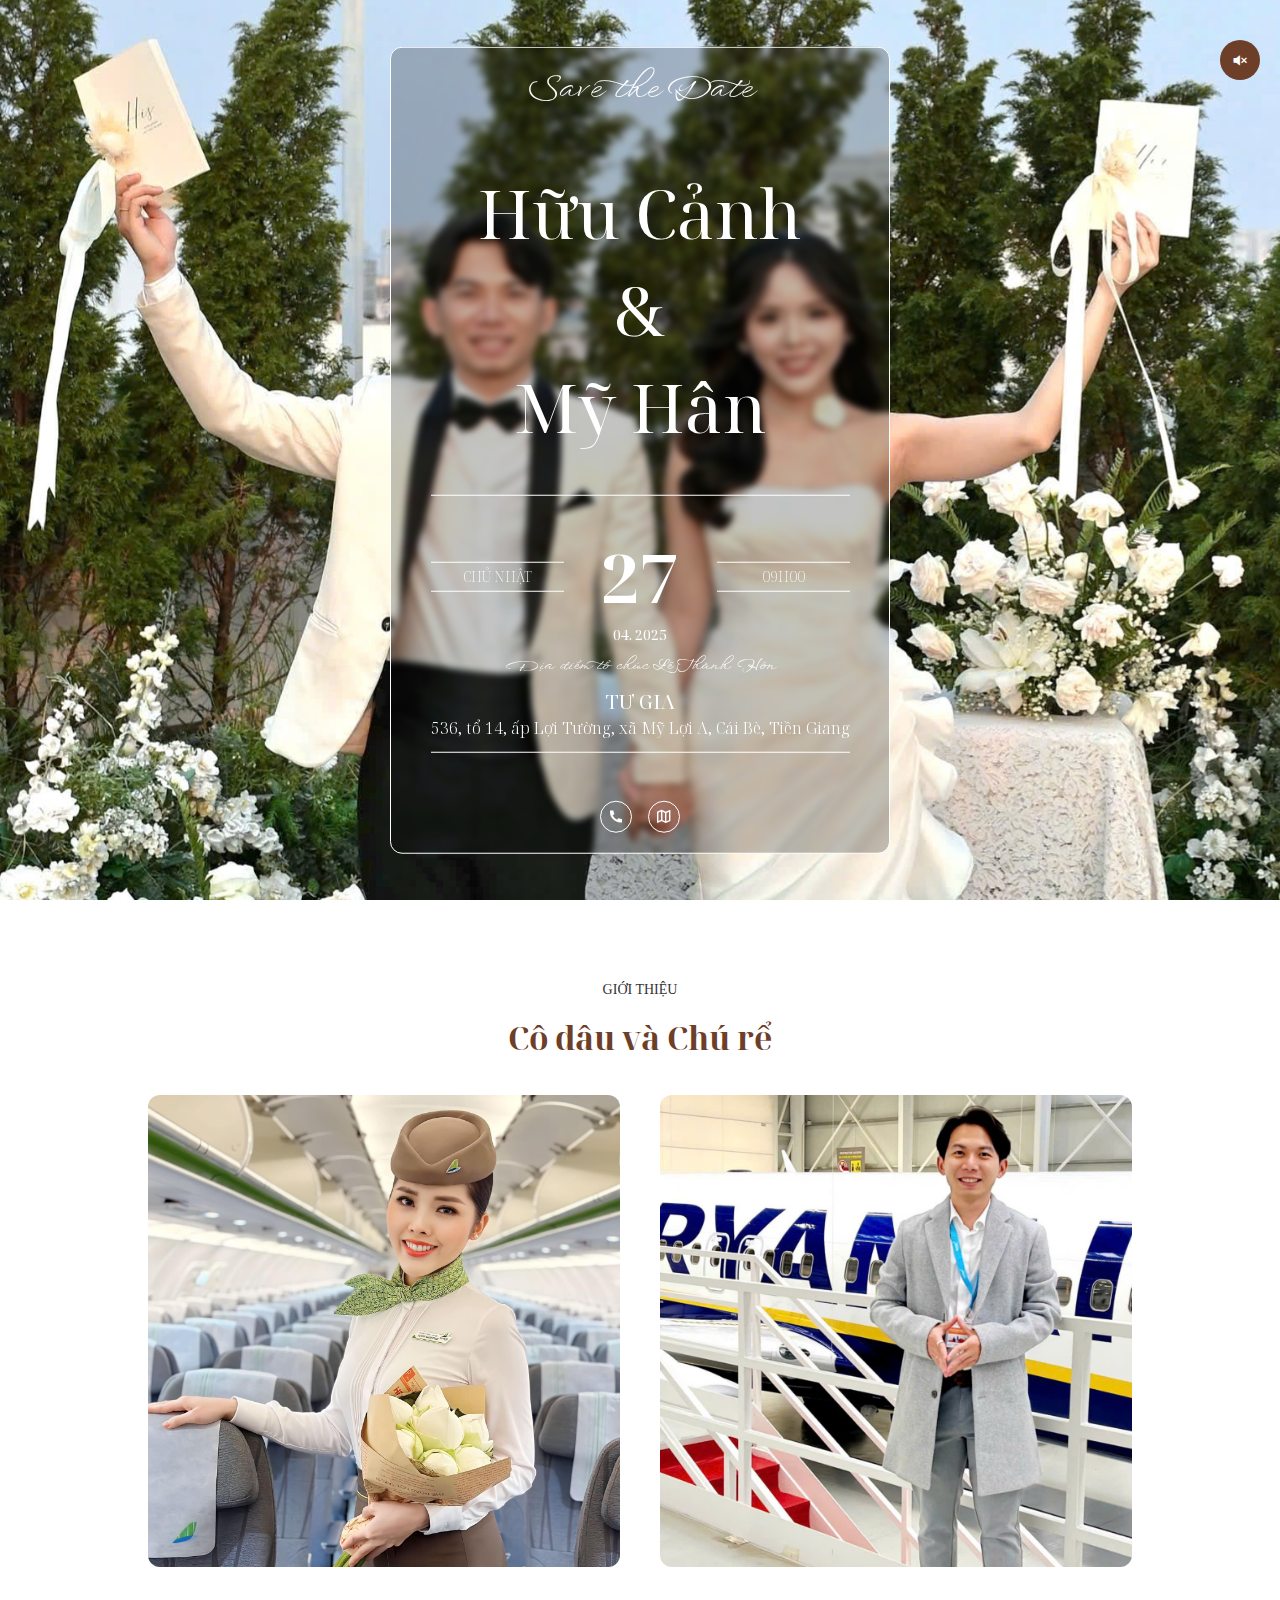
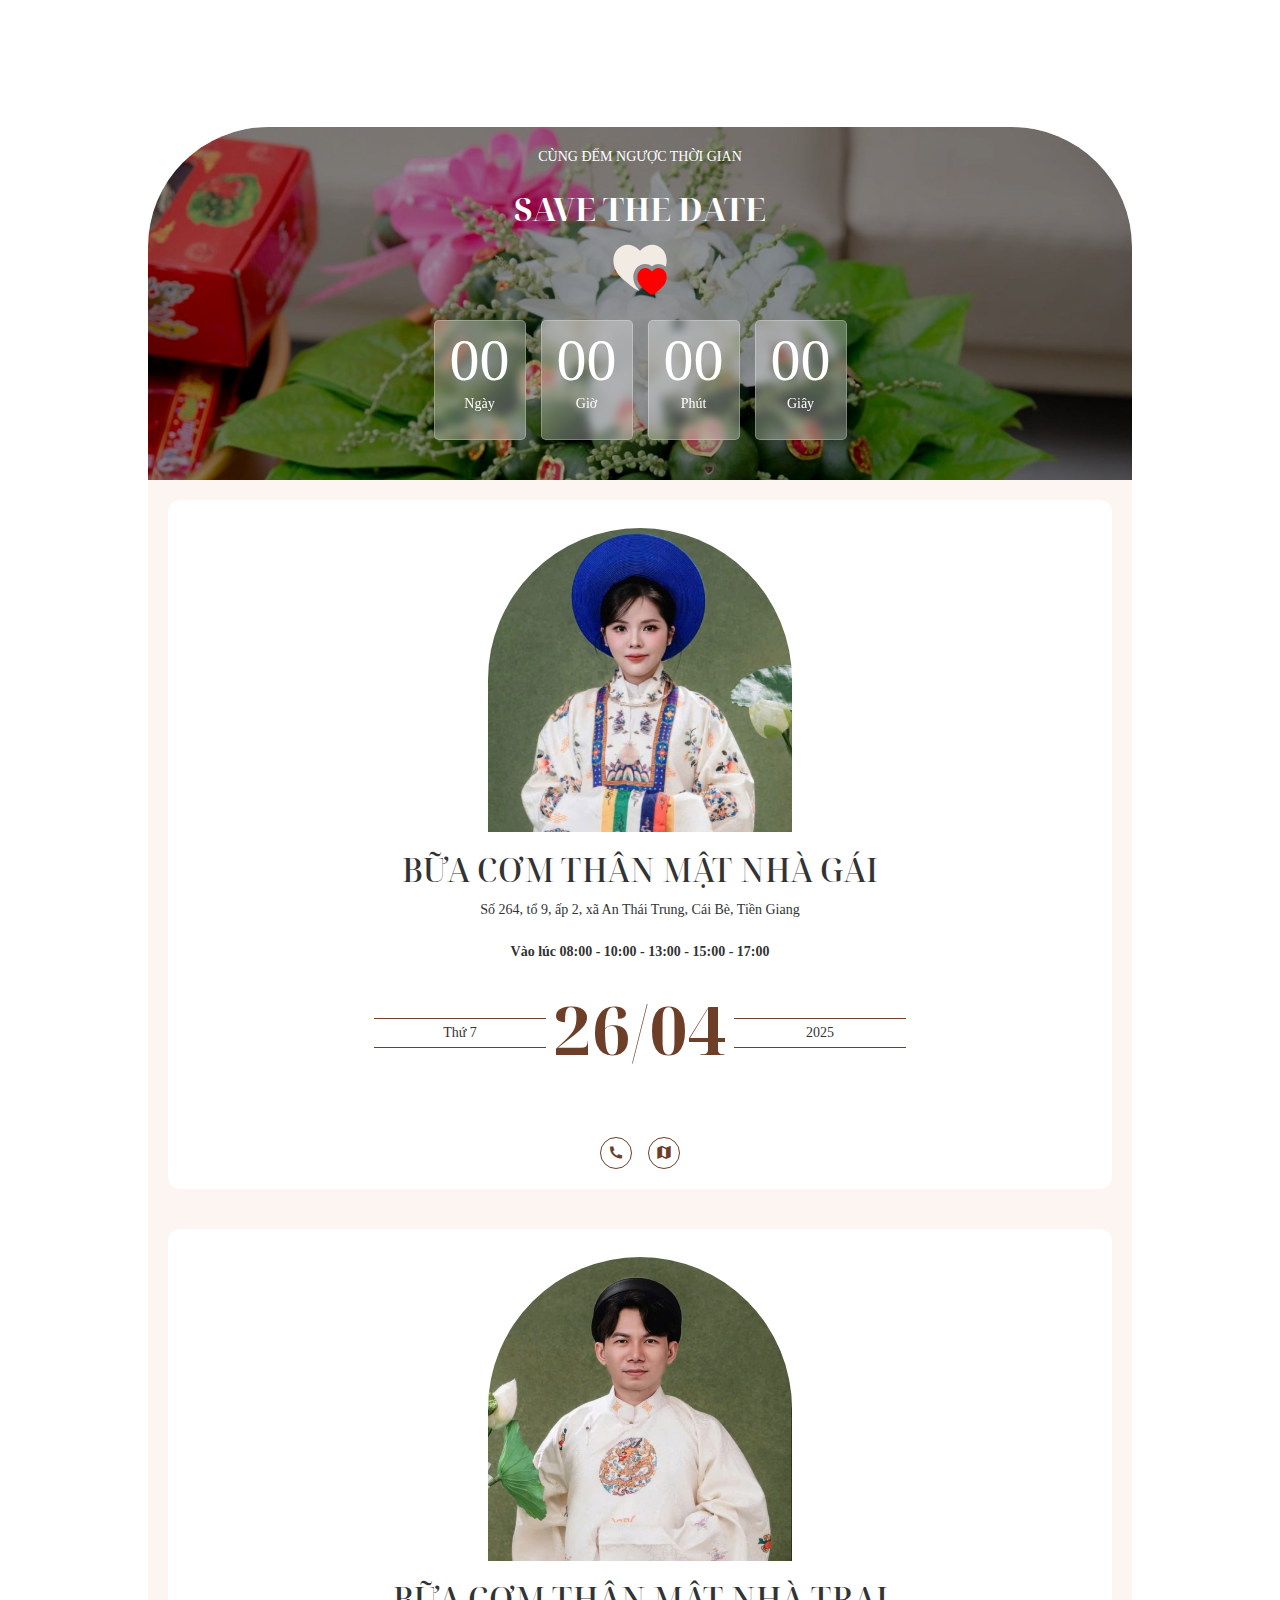
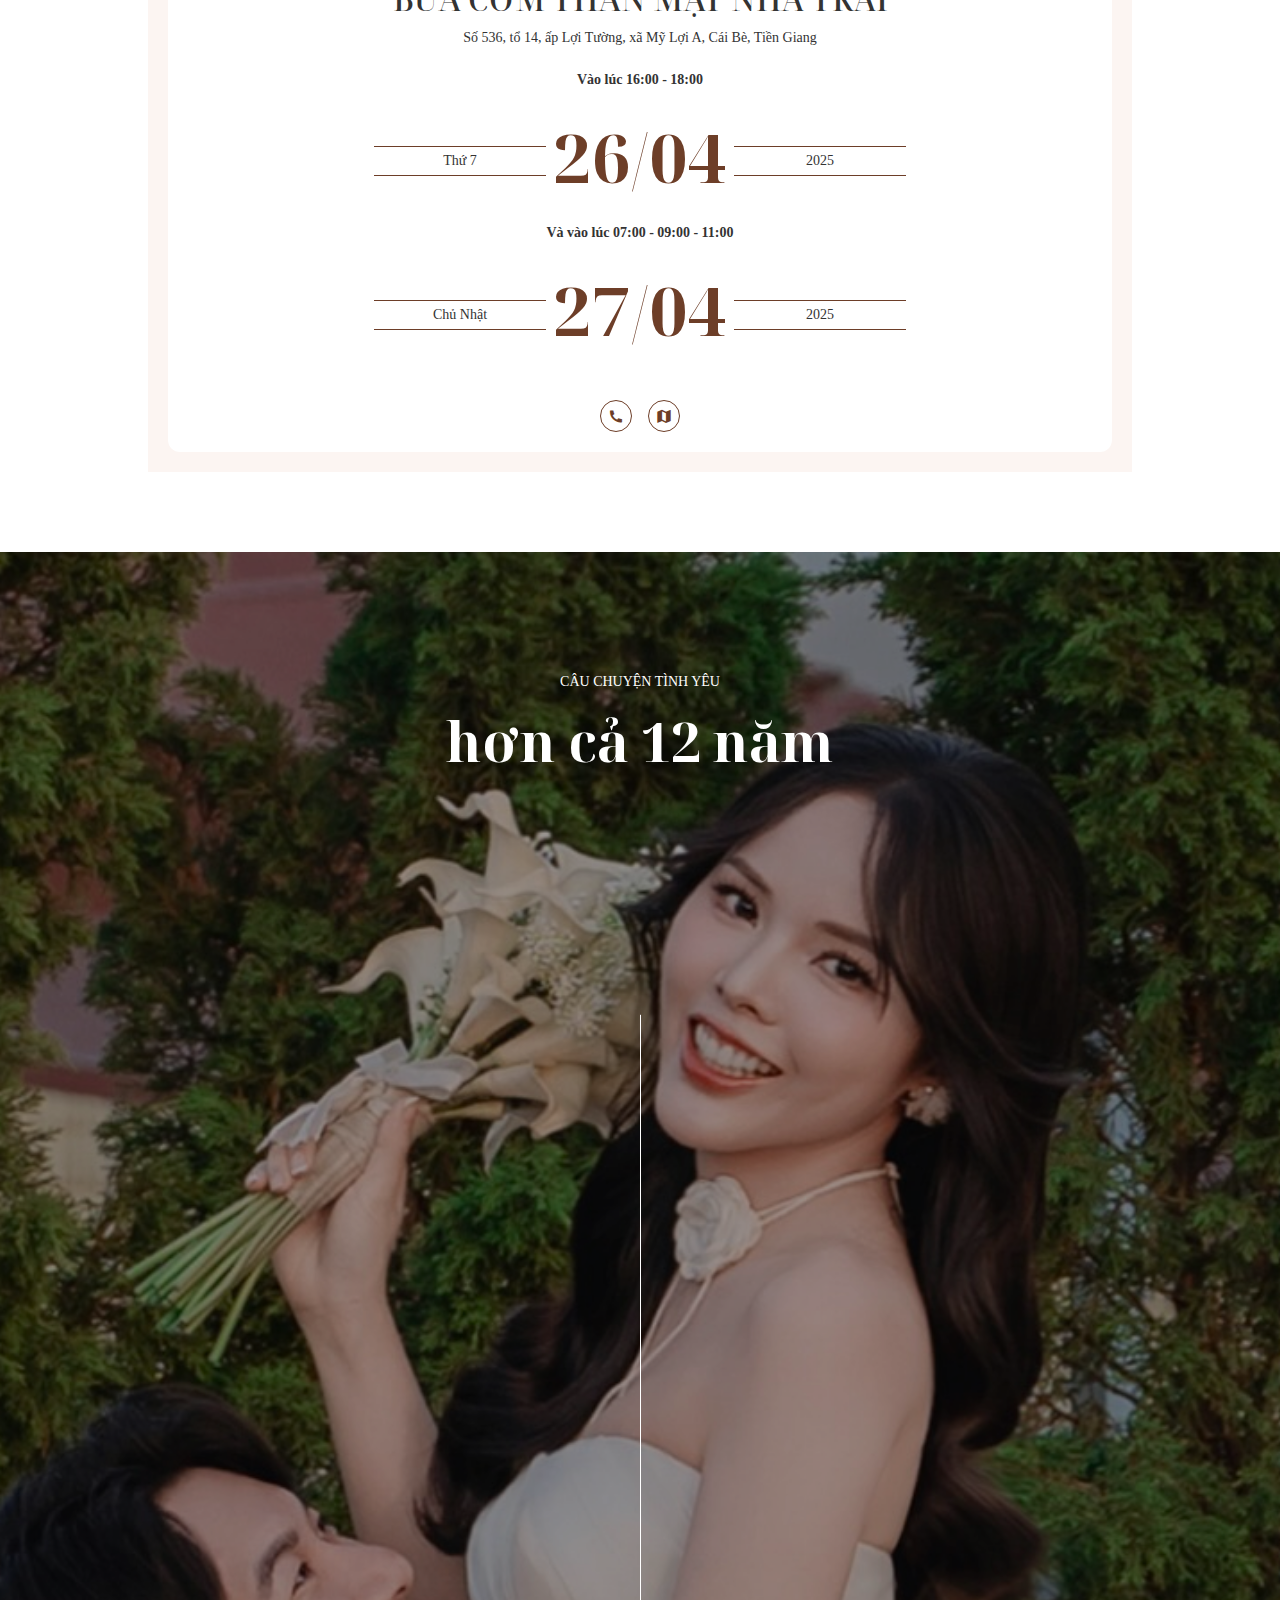
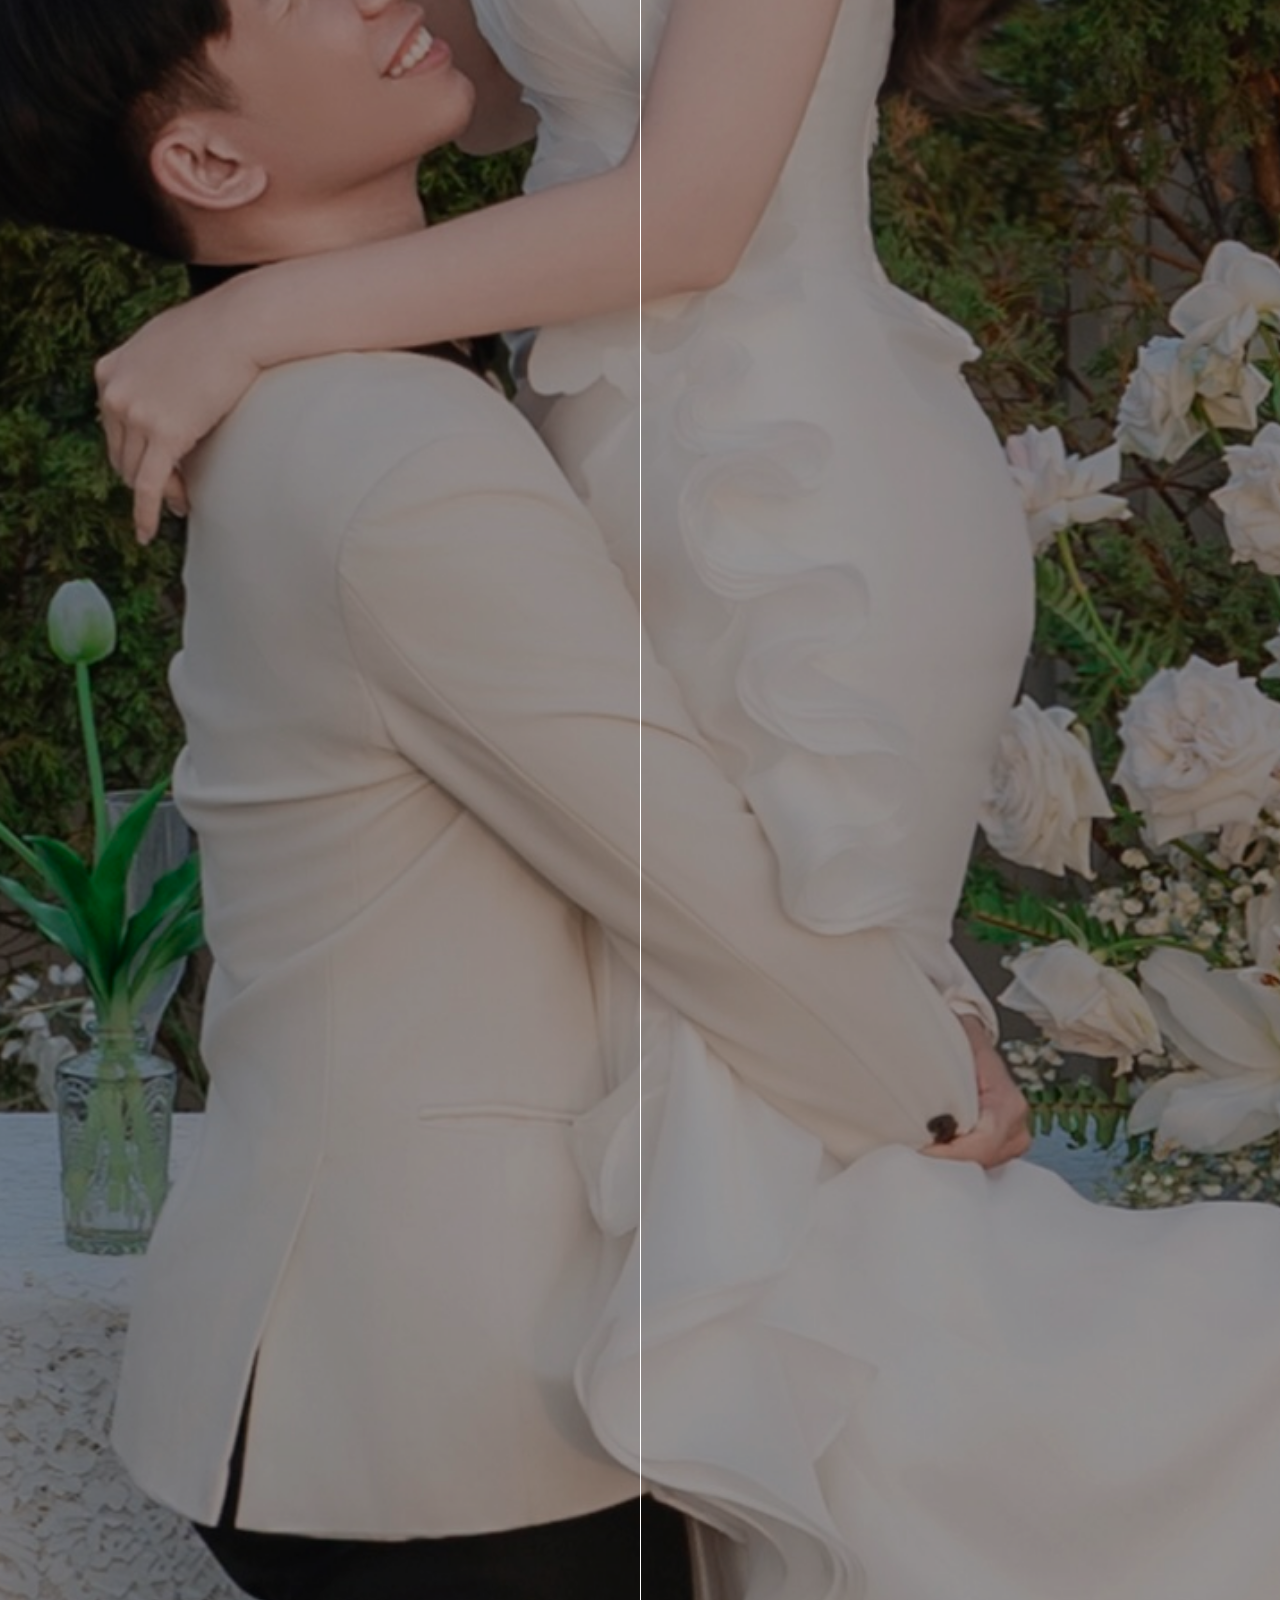
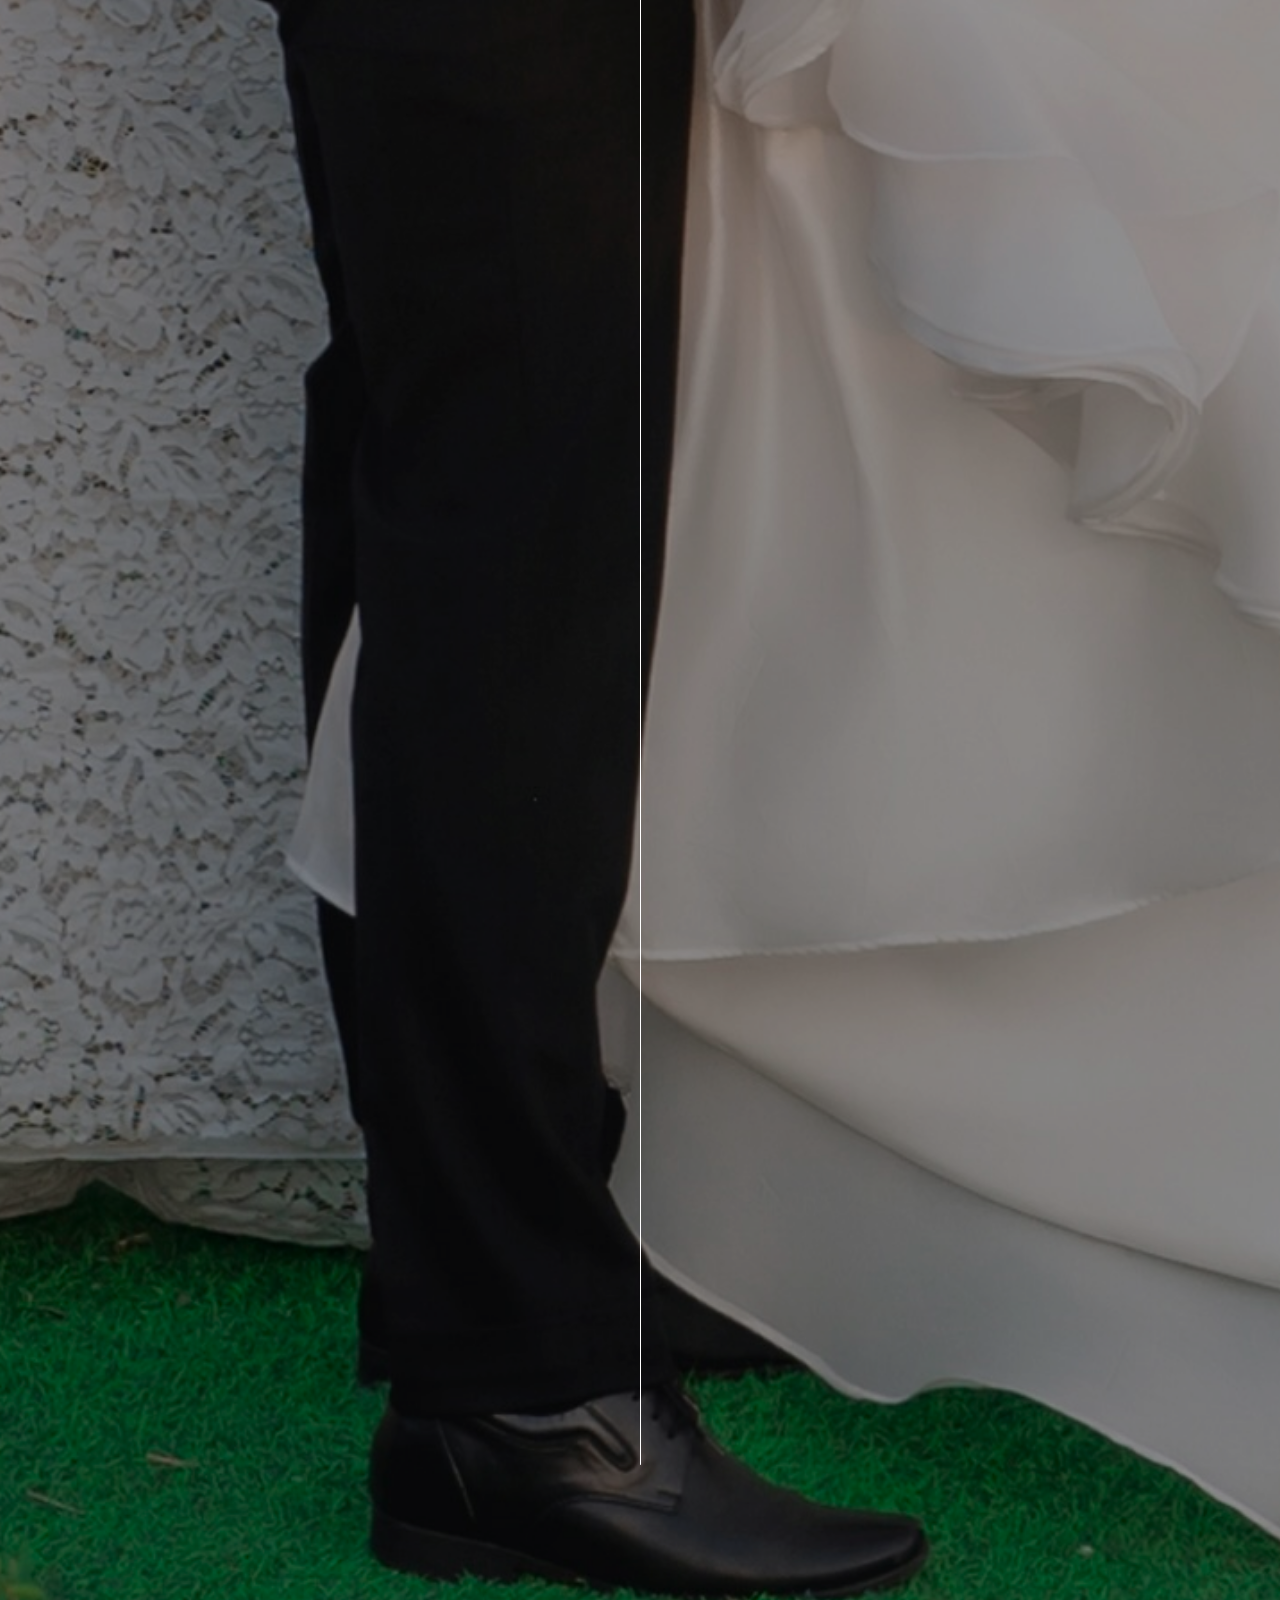
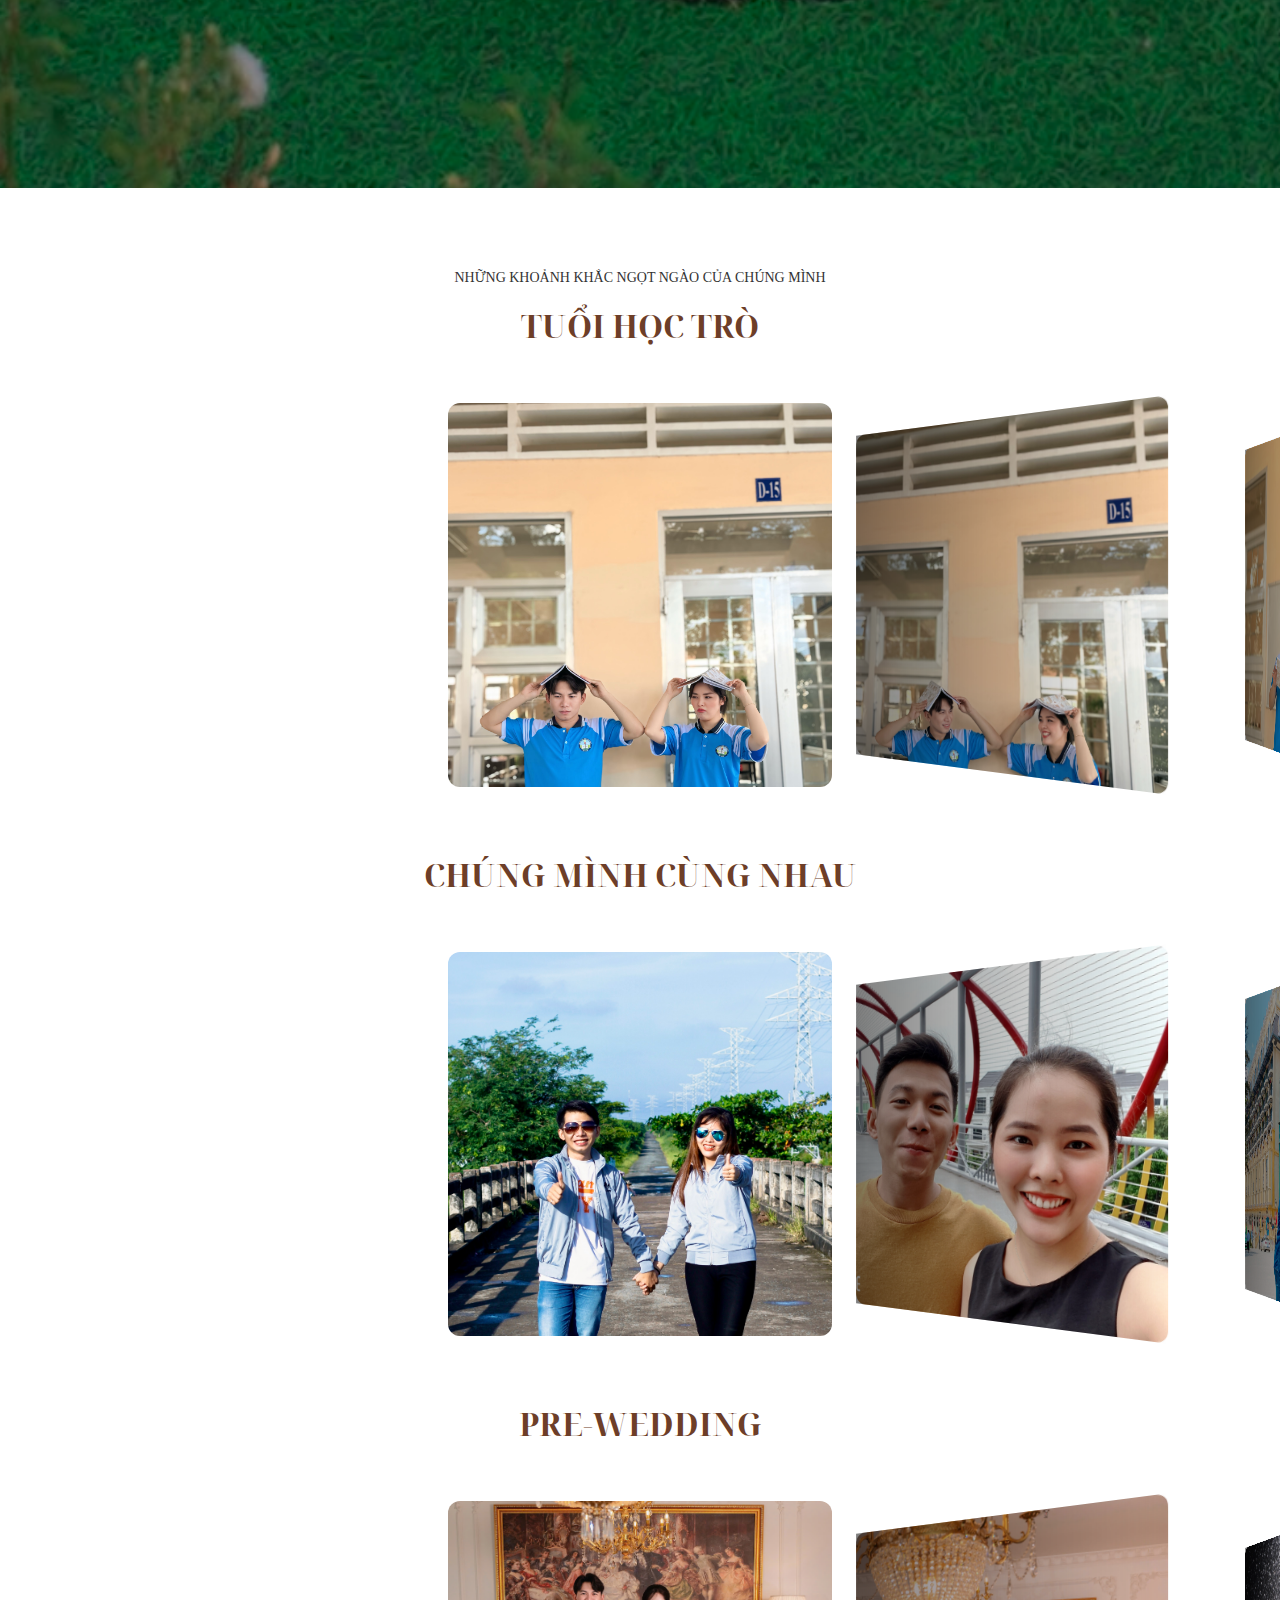
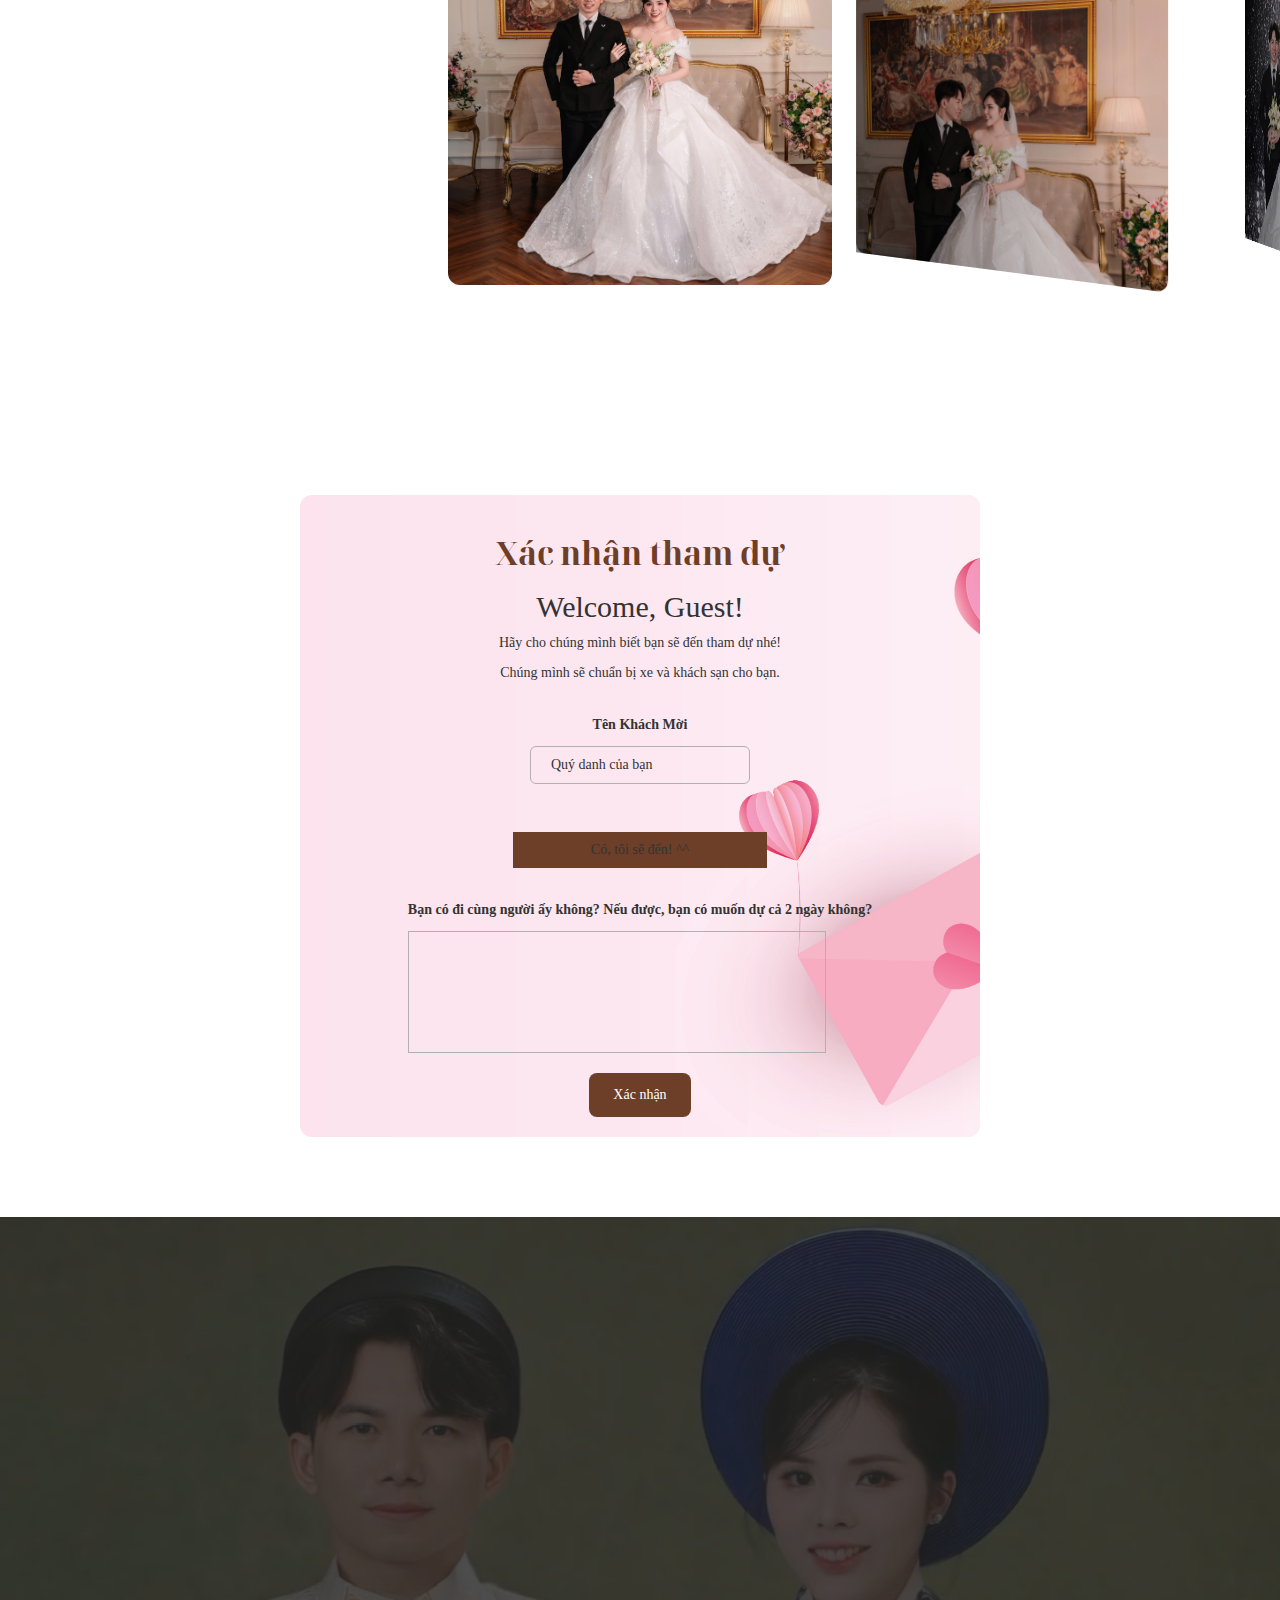
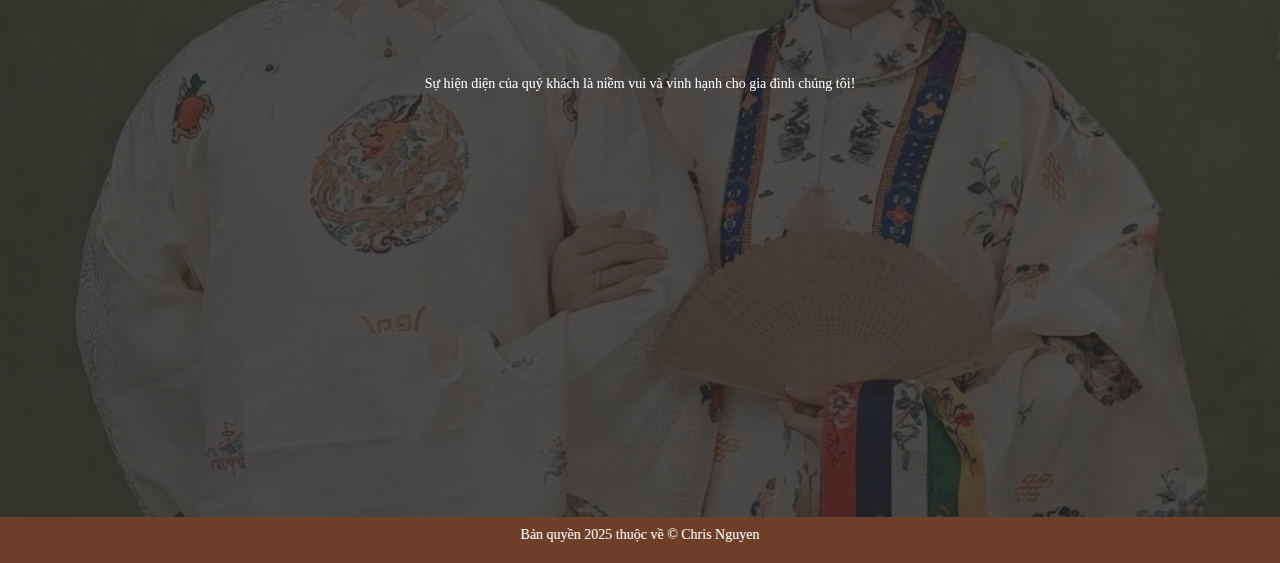
==== commit 9732ddfd: "Initial commit" ====
--- a/index.html
+++ b/index.html
@@ -6,7 +6,7 @@
 
 	<link rel="profile" href="https://gmpg.org/xfn/11">
 
-		<meta property="og:image" content="https://hkustconnect-my.sharepoint.com/:i:/g/personal/hcnguyenaa_connect_ust_hk/ER6CxjKixC9Dq_9oJcTSBdcBWjAUJ-sf19NXlbAoGFK31A?e=XZsQhe">
+		<!-- <meta property="og:image" content="https://i.ibb.co/W55qbcG/GVU07769.jpg"> -->
 	
 	
 <!-- Search Engine Optimization by Rank Math - https://rankmath.com/ -->
@@ -19,15 +19,15 @@
 <meta property="og:url" content="https://cchrisnguyen.github.io/chrisS2hana/">
 <!-- <meta property="og:site_name" content="Thiệp cưới online">
 <meta property="og:updated_time" content="2024-03-26T03:37:53+00:00"> -->
-<!-- <meta property="og:image" content="https://hkustconnect-my.sharepoint.com/:i:/g/personal/hcnguyenaa_connect_ust_hk/ER6CxjKixC9Dq_9oJcTSBdcBWjAUJ-sf19NXlbAoGFK31A?e=XZsQhe">
-<meta property="og:image:secure_url" content="https://hkustconnect-my.sharepoint.com/:i:/g/personal/hcnguyenaa_connect_ust_hk/ER6CxjKixC9Dq_9oJcTSBdcBWjAUJ-sf19NXlbAoGFK31A?e=XZsQhe"> -->
+<!-- <meta property="og:image" content="https://i.ibb.co/W55qbcG/GVU07769.jpg">
+<meta property="og:image:secure_url" content="https://i.ibb.co/W55qbcG/GVU07769.jpg"> -->
 <meta property="og:image:width" content="800">
 <meta property="og:image:height" content="800">
 <meta property="og:image:alt" content="Cảnh & Hân">
 <meta property="og:image:type" content="image/jpeg">
 <meta name="twitter:card" content="summary_large_image">
 <meta name="twitter:title" content="Cảnh & Hân">
-<meta name="twitter:image" content="https://hkustconnect-my.sharepoint.com/:i:/g/personal/hcnguyenaa_connect_ust_hk/ER6CxjKixC9Dq_9oJcTSBdcBWjAUJ-sf19NXlbAoGFK31A?e=XZsQhe">
+<!-- <meta name="twitter:image" content="https://i.ibb.co/W55qbcG/GVU07769.jpg"> -->
 <!-- /Rank Math WordPress SEO plugin -->
 
 <link rel="dns-prefetch" href="//cdn.jsdelivr.net">
@@ -81,9 +81,11 @@
 <link rel="stylesheet" id="footer style-css" href="css/footer.css" media="all">
 <link rel="stylesheet" id="wedding style-css" href="css/wedding.css" media="all">
 <link rel="stylesheet" id="theme-css" href="css/theme.css" media="all">
+<link rel="stylesheet" href="css/bootstrap.css">
 <script src="js/jquery.min.js" id="jquery-core-js"></script>
 <script src="js/jquery-migrate.min.js" id="jquery-migrate-js"></script>
 <script src="js/jquery.min_1.js" id="Jquery-js"></script>
+<script src="js/bootstrap.min.js"></script>
 <!-- <link rel="https://api.w.org/" href="https://thiepdientu.com.vn/wp-json/"><link rel="alternate" title="JSON" type="application/json" href="https://thiepdientu.com.vn/wp-json/wp/v2/mau-thiep/154"><link rel="EditURI" type="application/rsd+xml" title="RSD" href="https://thiepdientu.com.vn/xmlrpc.php?rsd"> -->
 <meta name="generator" content="WordPress 6.6.1">
 <!-- <link rel="shortlink" href="https://thiepdientu.com.vn/?p=154">
@@ -135,8 +137,7 @@
 
         <div class="banner-container">
 
-          <div class="banner-title"><p>Save  the  Date</p>
-</div>
+          <div class="banner-title"><p>Save  the  Date</p></div>
 
           <div class="banner-name">
 
@@ -316,7 +317,7 @@
         <!-- COUNTDOWN -->
 
 		
-<div class="count-down section-countdown img_bg bg_overlay" style="background-image:url(images/img5.jpg)">
+<div class="count-down section-countdown img_bg bg_overlay" style="background-image:url(images/traucau.jpg)">
         <p class="subtitle">CÙNG ĐẾM NGƯỢC THỜI GIAN</p>
         <h2 class="section-title">
         SAVE THE DATE        </h2>
@@ -1074,146 +1075,17 @@
     box-shadow: 0 0 20px rgba(0 0 0 /10%);
 }
 </style>
-<!-- <section id="video">
-<div class="container">
-<p class="subtitle">
-    VIDEO</p>
-<h2 class="section-title">
-    NHŨNG KHOẢNH KHẮC CHÚNG MÌNH</h2>
-</div>
-<div class="video-container">
-
-    <div class="video-list">
-                <div class="video-item">
-            <iframe title="NGÀY TUYỆT VỜI NHẤT | Alcoball's Wedding Anniversary" width="640" height="360" src="https://www.youtube.com/embed/Gui1cA4KRFQ?feature=oembed" frameborder="0" allow="accelerometer; autoplay; clipboard-write; encrypted-media; gyroscope; picture-in-picture; web-share" referrerpolicy="strict-origin-when-cross-origin" allowfullscreen=""></iframe>        </div>
-                
-    </div>
-</div>
-</section> -->
-
-<!-- END VIDEO -->
-
-<!-- LỜI CHÚC -->
-
-<!-- TIN NHẮN -->
-<!-- <section id="message" class="section-message uk-background-cover uk-section" style="background-image:url(images/img1.jpg); display:block">
-	<div class="uk-position-cover uk-overlay uk-overlay-primary" style="opacity:.5"> </div>
-      <div class="message-container container uk-position-relative uk-position-z-index">
-        <h2 class="section-title uk-light" style="color:white">
-          Gửi lời chúc đến cặp đôi        </h2>
-        <div class="list_message">
-         
-      
-        </div>
-       
-        <div class="uk-padding-small uk-border-rounded blur-bg" style="border:1px solid white">
-			
-          <h3 class="form-title" style="color:white">Gửi lời chúc</h3>
-          <form action="" id="messageForm" method="POST">
-		
-          <input type="hidden" id="postId" value="154">
-            <div class="input-group uk-margin-top" style="color:white">
-              <label for="">
-                Tên của bạn              </label>
-              <input style="border:1px solid white" id="m_name" type="text" class="input blur-bg" value="" required="">
-            </div>
-            <div class="input-group uk-margin-top">
-              <label for="" style="color:white">
-                Lời nhắn gửi              </label>
-              <textarea style="border:1px solid white; color:white" id="m_text" class="input-text text-white blur-bg" name="" cols="30" rows="5" required=""></textarea>
-            </div>
-            <button type="submit" class="btn btn-primary send_message uk-margin-top" style="color:white">Gửi lời chúc</button>
-          </form>
-        </div>
-      </div>
-    </section> -->
-    <!-- END TIN NHẮN -->
-<script>
-fetch('/wp-json/wp/v2/comments?post=154&per_page=100',
-    {
-     method: 'GET',
-    }
-    )
-    
-  .then(response => response.json())
-  .then(data => {
-    mess_item = ''
-    for(let i in data){
-        if(!i) {
-          $('.list_message').attr('class','hidden')
-        }
-        c_author = data[i].author_name
-        c_content = data[i].content.rendered
-       
-        mess_item += '<div class="blur-bg uk-padding-small uk-border-rounded uk-light"> <h3 class="user_message">'+c_author+'</h3> <p class="message_body">'+c_content+'</p> </div>'
-    }
-    $('.list_message').html(mess_item)
-  })
-
-  //FORM
- $('#messageForm').submit(function (e) { 
-  e.preventDefault();
-  const postId = $(this).find('#postId').val()
-  const name = $(this).find('#m_name').val()
-  const mess = $(this).find('#m_text').val()
-  const data = JSON.stringify({
-    post: postId,
-    author_name: name,
-    content: mess,
-  });
-  ACTION_URL = '/wp-json/wp/v2/comments'
-  fetch(ACTION_URL, {
-    method: 'post',
-    headers: {
-      'Content-Type': 'application/json',
-    },
-    body: data,
-  })
-    .then((response) => {
-      if (response.ok === true) {
-        mess_new = '<div class=" uk-light blur-bg uk-padding-small uk-border-rounded" data-aos="fade-up" data-aos-duration="2000"> <i class="bx bxs-quote-alt-left"></i> <h3 class="user_message">'+name+'</h3> <p class="message_body">'+mess+'</p> </div>'
-        $('.list_message').prepend(mess_new)
-        $('#messageForm')[0].reset()
-      }
-      return response.json();
-    })
-    .then((object) => {
-      // Comment submission failed.
-      // Output `object.message` to see the error message.
-    })
-    .catch(error => console.error('Error:', error));
- });
- 
-</script>
-
-<!-- END LỜI CHÚC -->
-
-
-
-<!-- FORM XÁC NHẬN -->
+
 
 <!-- FROM XÁC NHẬN -->
 <section id="form" class="form" style="display:block">
   <div class="container">
     <form action="" method="post" id="form-wedding" style="background-image:url(images/paper-cut-sweet-pink-envelope-and-heart-with-copy-space-for-design-valentine-s-day-or-love-day-background-concept-send-a-letter-to-a-lover-couple-free-vector.jpg)">
       <h2 class="section-title">Xác nhận tham dự</h2>
+      <h2>Welcome, <span id="user-name"></span>!</h2>
       <p class="sub-title">Hãy cho chúng mình biết bạn sẽ đến tham dự nhé!</p>
       <p class="sub-title">Chúng mình sẽ chuẩn bị xe và khách sạn cho bạn.</p>
       <div class="form-container">
-              <!-- <div class="group-radio">
-        
-          <label class="radio-container">TƯ GIA            <span class="tooltip"> <p>ẤP TÂN PHÚ A, XÃ TÂN BÌNH, HUYỆN THANH BÌNH, TỈNH ĐỒNG THÁP</p>
- </span>
-            <input type="radio" name="fav_language" id="nha_trai" value="TƯ GIA">
-            <span class="checkmark"></span>
-          </label>
-          
-          <label class="radio-container">TƯ GIA            <span class="tooltip"> <p>ẤP H�&nbsp;, XÃ TÂN BÌNH, HUYỆN THANH BÌNH, TỈNH ĐỒNG THÁP</p>
- </span>
-            <input type="radio" name="fav_language" id="nha_trai" value="TƯ GIA">
-            <span class="checkmark"></span>
-          </label>
-                  </div> -->
         <div class="group-input">
           <label>Tên Khách Mời</label>
           <input type="text" class="input" id="f_name" required="" placeholder="Quý danh của bạn">
@@ -1265,6 +1137,31 @@
     </form>
   </div>
 </section>
+
+<script>
+  const userData = {
+      "user1": "John Doe",
+      "user2": "Jane Smith",
+      "user3": "Chris Nguyen"
+      // Add more users as needed
+  };
+
+  function getUserIdFromUrl() {
+      const urlParams = new URLSearchParams(window.location.search);
+      return urlParams.get('user');
+  }
+
+  document.addEventListener("DOMContentLoaded", function() {
+      const userId = getUserIdFromUrl();
+      const userName = userData[userId];
+      
+      if (userName) {
+          document.getElementById("user-name").textContent = userName;
+      } else {
+          document.getElementById("user-name").textContent = "Guest";
+      }
+  });
+</script>
 
 <script>
   //XỬ LÝ FORM
@@ -1323,53 +1220,6 @@
 <!-- END FORM XÁC NHẬN -->
 
 
-
-<!-- GỬI QUÀ -->
-
-<!-- <section id="gift" class="section-gift" style="display:block">
-      <div class="container">
-        <p class="subtitle"></p>
-        <h2 class="uk-heading-small uk-text-center script-font uk-text-cappercase">GỬI QUÀ ĐẾN CÔ DÂU VÀ CHÚ RỂ</h2>
-                <a href="#box-gift" data-fancybox="" class="btn btn-primary">
-          <svg width="54" height="54" viewBox="0 0 256 256" xmlns="http://www.w3.org/2000/svg">
-            <g fill="#fff">
-                <path d="M208 128v72a8 8 0 0 1-8 8H56a8 8 0 0 1-8-8v-72Z" opacity=".2"></path>
-                <path d="M216 72h-35.08c.39-.33.79-.65 1.17-1A29.53 29.53 0 0 0 192 49.57A32.62 32.62 0 0 0 158.44 16A29.53 29.53 0 0 0 137 25.91a54.94 54.94 0 0 0-9 14.48a54.94 54.94 0 0 0-9-14.48A29.53 29.53 0 0 0 97.56 16A32.62 32.62 0 0 0 64 49.57A29.53 29.53 0 0 0 73.91 71c.38.33.78.65 1.17 1H40a16 16 0 0 0-16 16v32a16 16 0 0 0 16 16v64a16 16 0 0 0 16 16h144a16 16 0 0 0 16-16v-64a16 16 0 0 0 16-16V88a16 16 0 0 0-16-16m-67-35.49a13.69 13.69 0 0 1 10-4.5h.49A16.62 16.62 0 0 1 176 49.08a13.69 13.69 0 0 1-4.5 10c-9.49 8.4-25.24 11.36-35 12.4c1.2-10.59 4.5-25.98 12.5-34.97m-64.09.36A16.63 16.63 0 0 1 96.59 32h.49a13.69 13.69 0 0 1 10 4.5c8.39 9.48 11.35 25.2 12.39 34.92c-9.72-1-25.44-4-34.92-12.39a13.69 13.69 0 0 1-4.5-10a16.6 16.6 0 0 1 4.82-12.16ZM40 88h80v32H40Zm16 48h64v64H56Zm144 64h-64v-64h64Zm16-80h-80V88h80z"></path>
-            </g>
-        </svg>
-          
-        </a>
-        <div id="box-gift">
-        <div class="gift-container" id="gift-container">
-                              <div class="gift-card">
-                    <div class="gift-qr">
-                        <img src="images/qrchure.jpg" alt="" class="groom_qr" style="max-width:100%">
-                    </div>
-                    <div class="gift-body">
-                    <p>Dương Lộc</p>
-                    </div>
-                </div> 
-                                <div class="gift-card">
-                    <div class="gift-qr">
-                        <img src="images/e402af2f34e28fbcd6f3.jpg" alt="" class="groom_qr" style="max-width:100%">
-                    </div>
-                    <div class="gift-body">
-                    <p>Lê Hảo</p>
-                    </div>
-                </div>
-                           
-        </div>
-        </div>
-        
-      </div>
-
-
-    </section> -->
-    
-<!-- END GỬI QUÀ -->
-
-
-
 <!-- THANKYOU -->
 
 <!-- THANK YOU -->
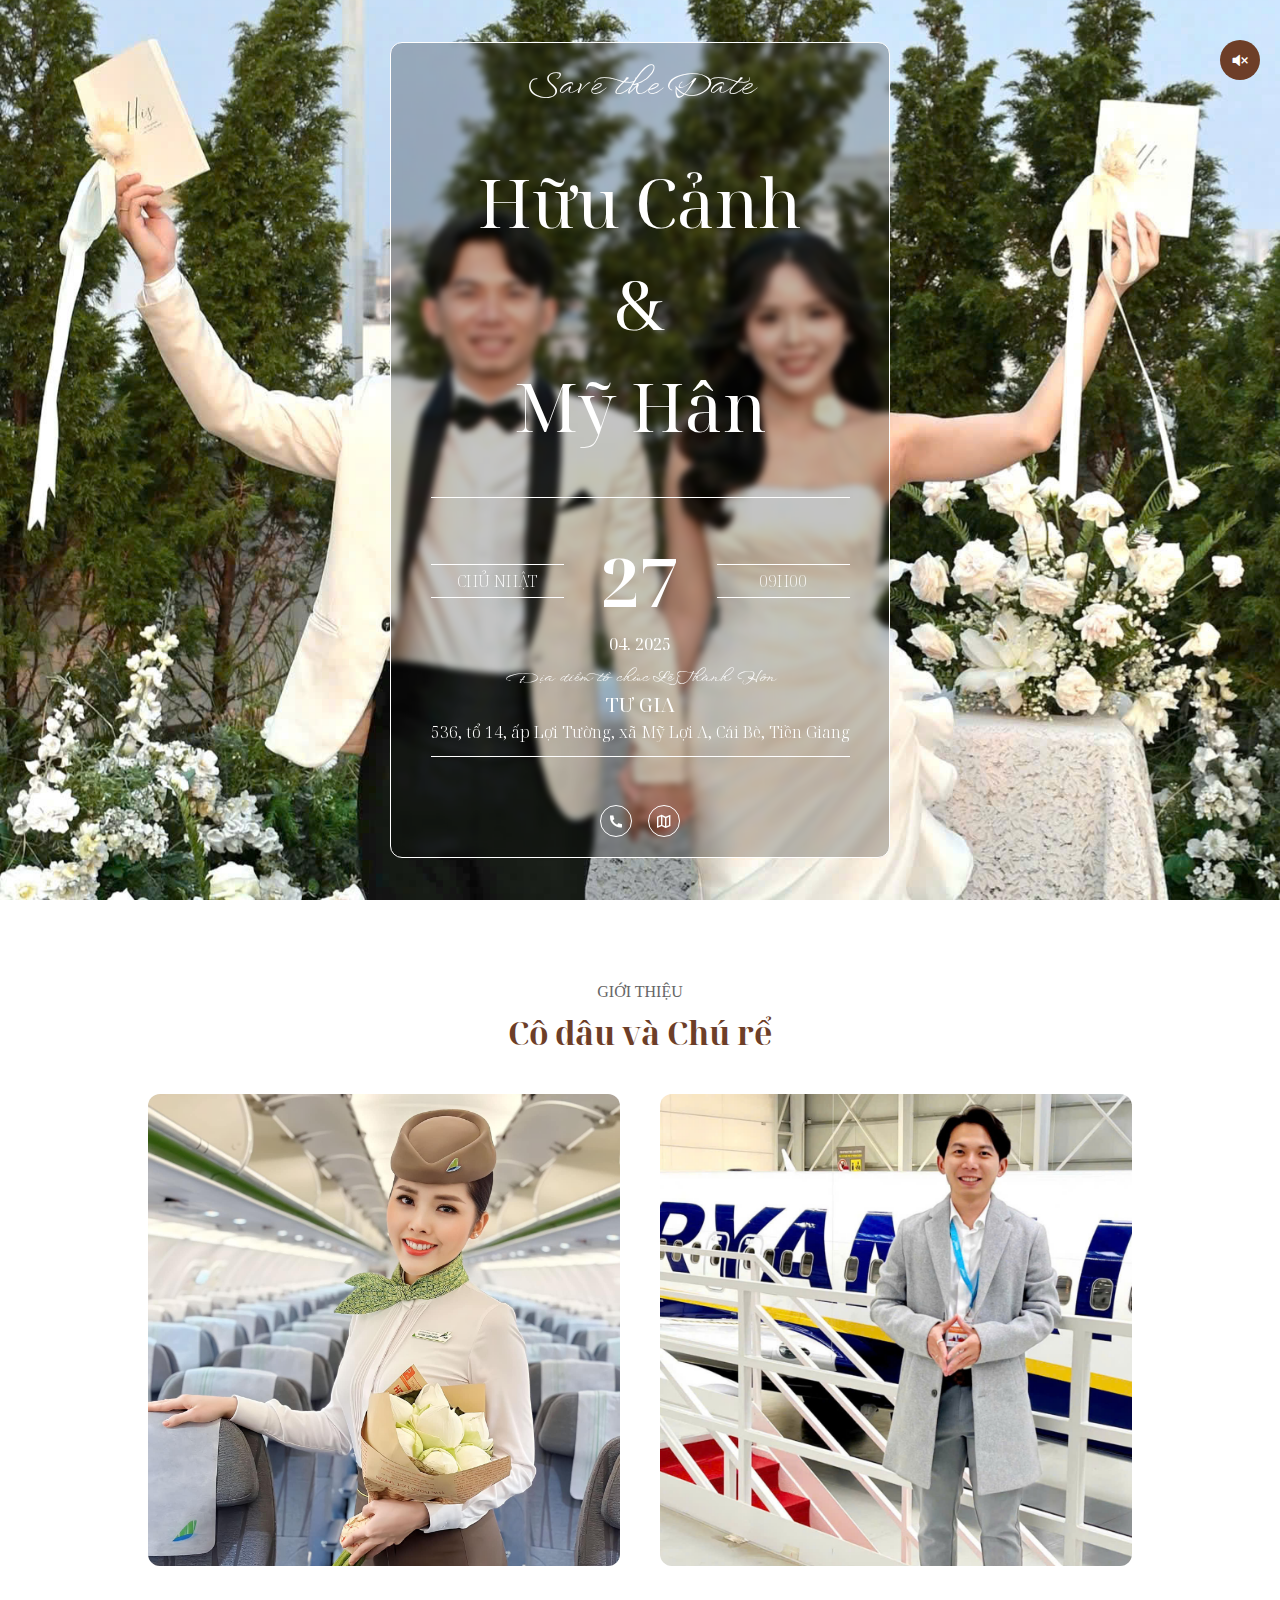
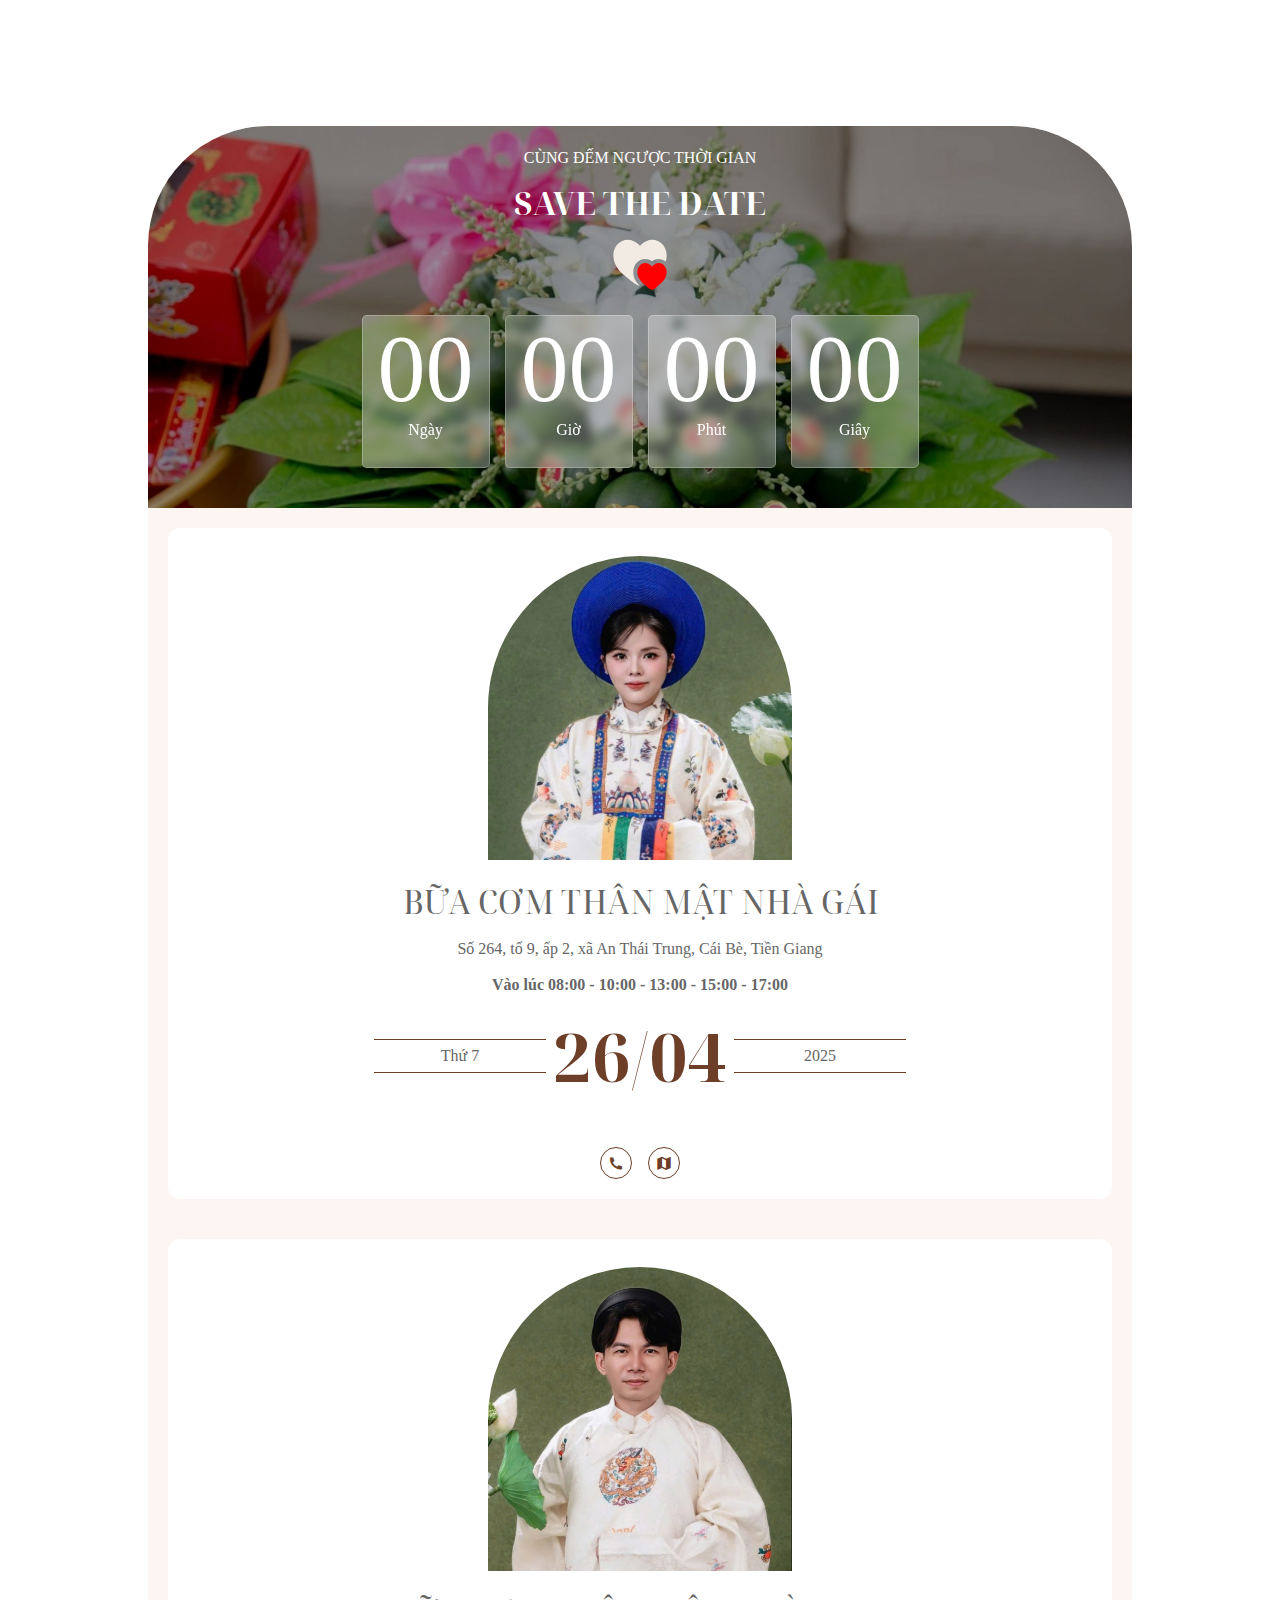
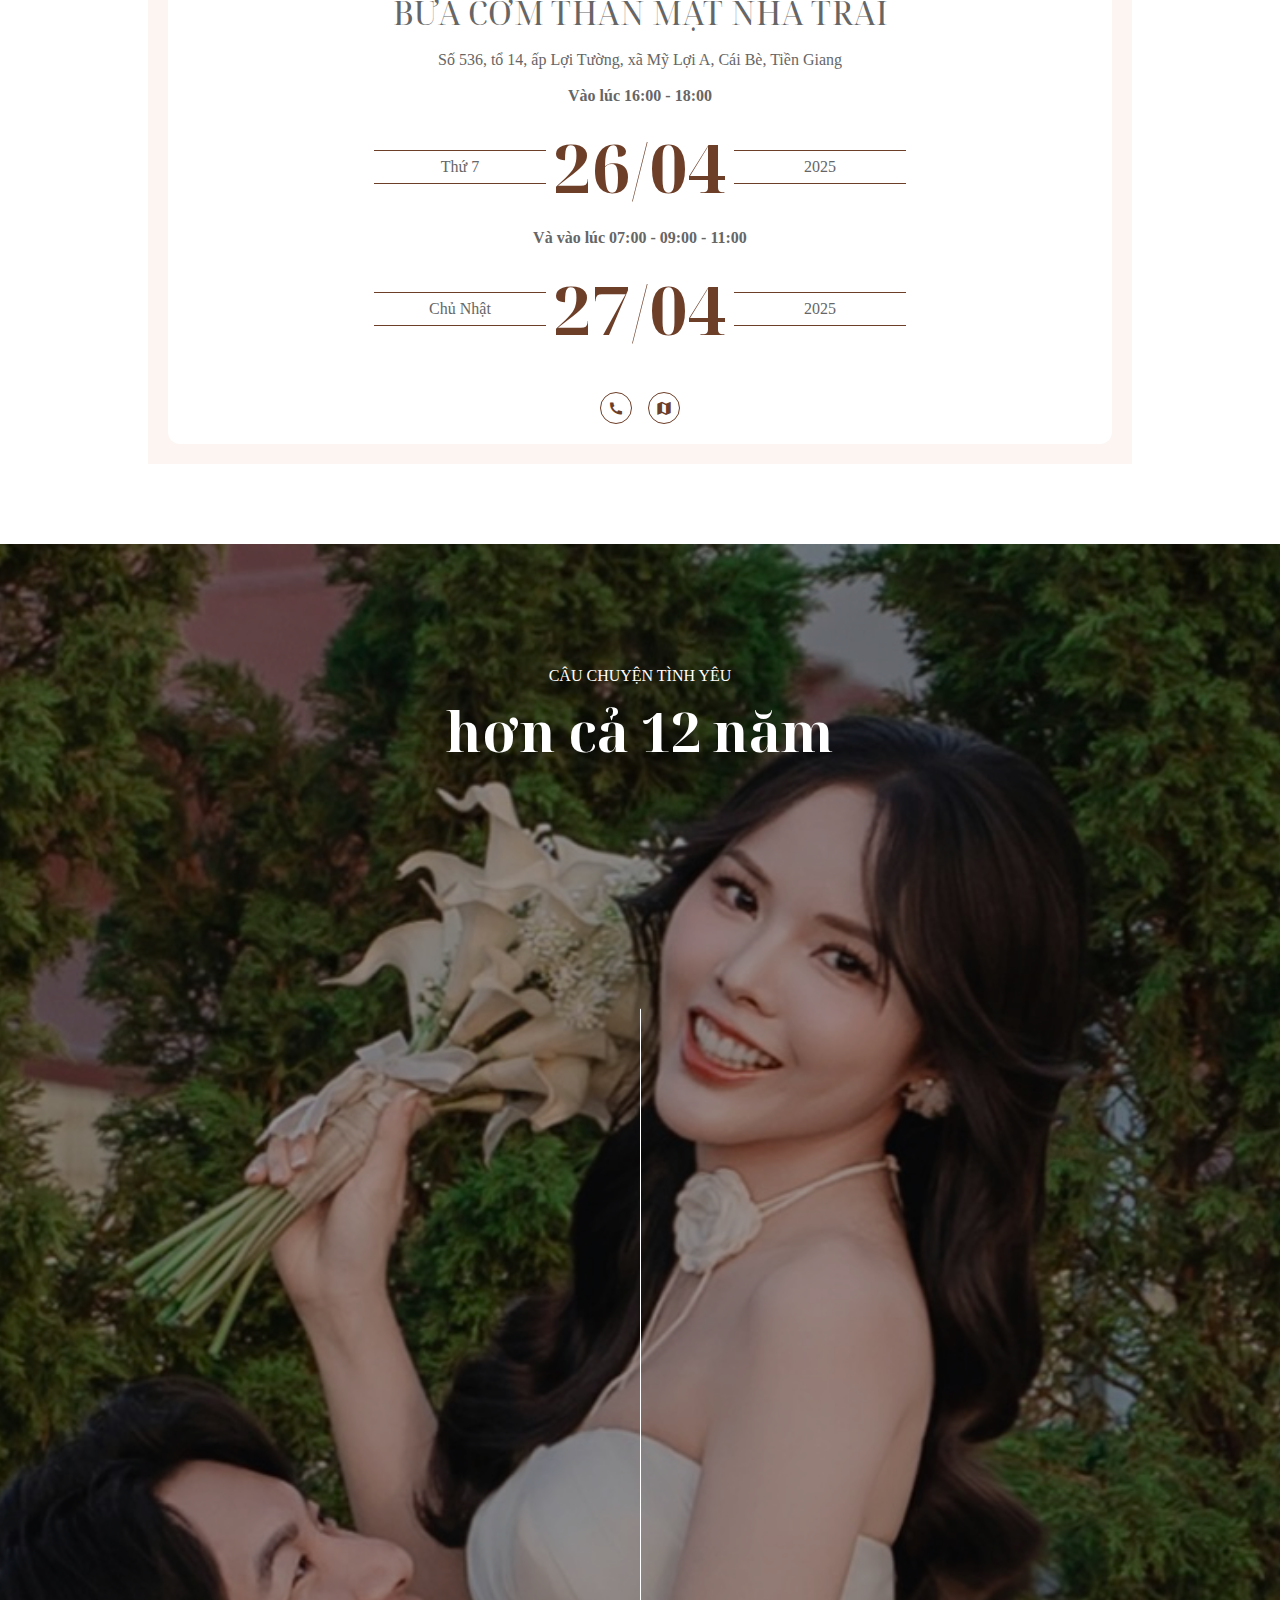
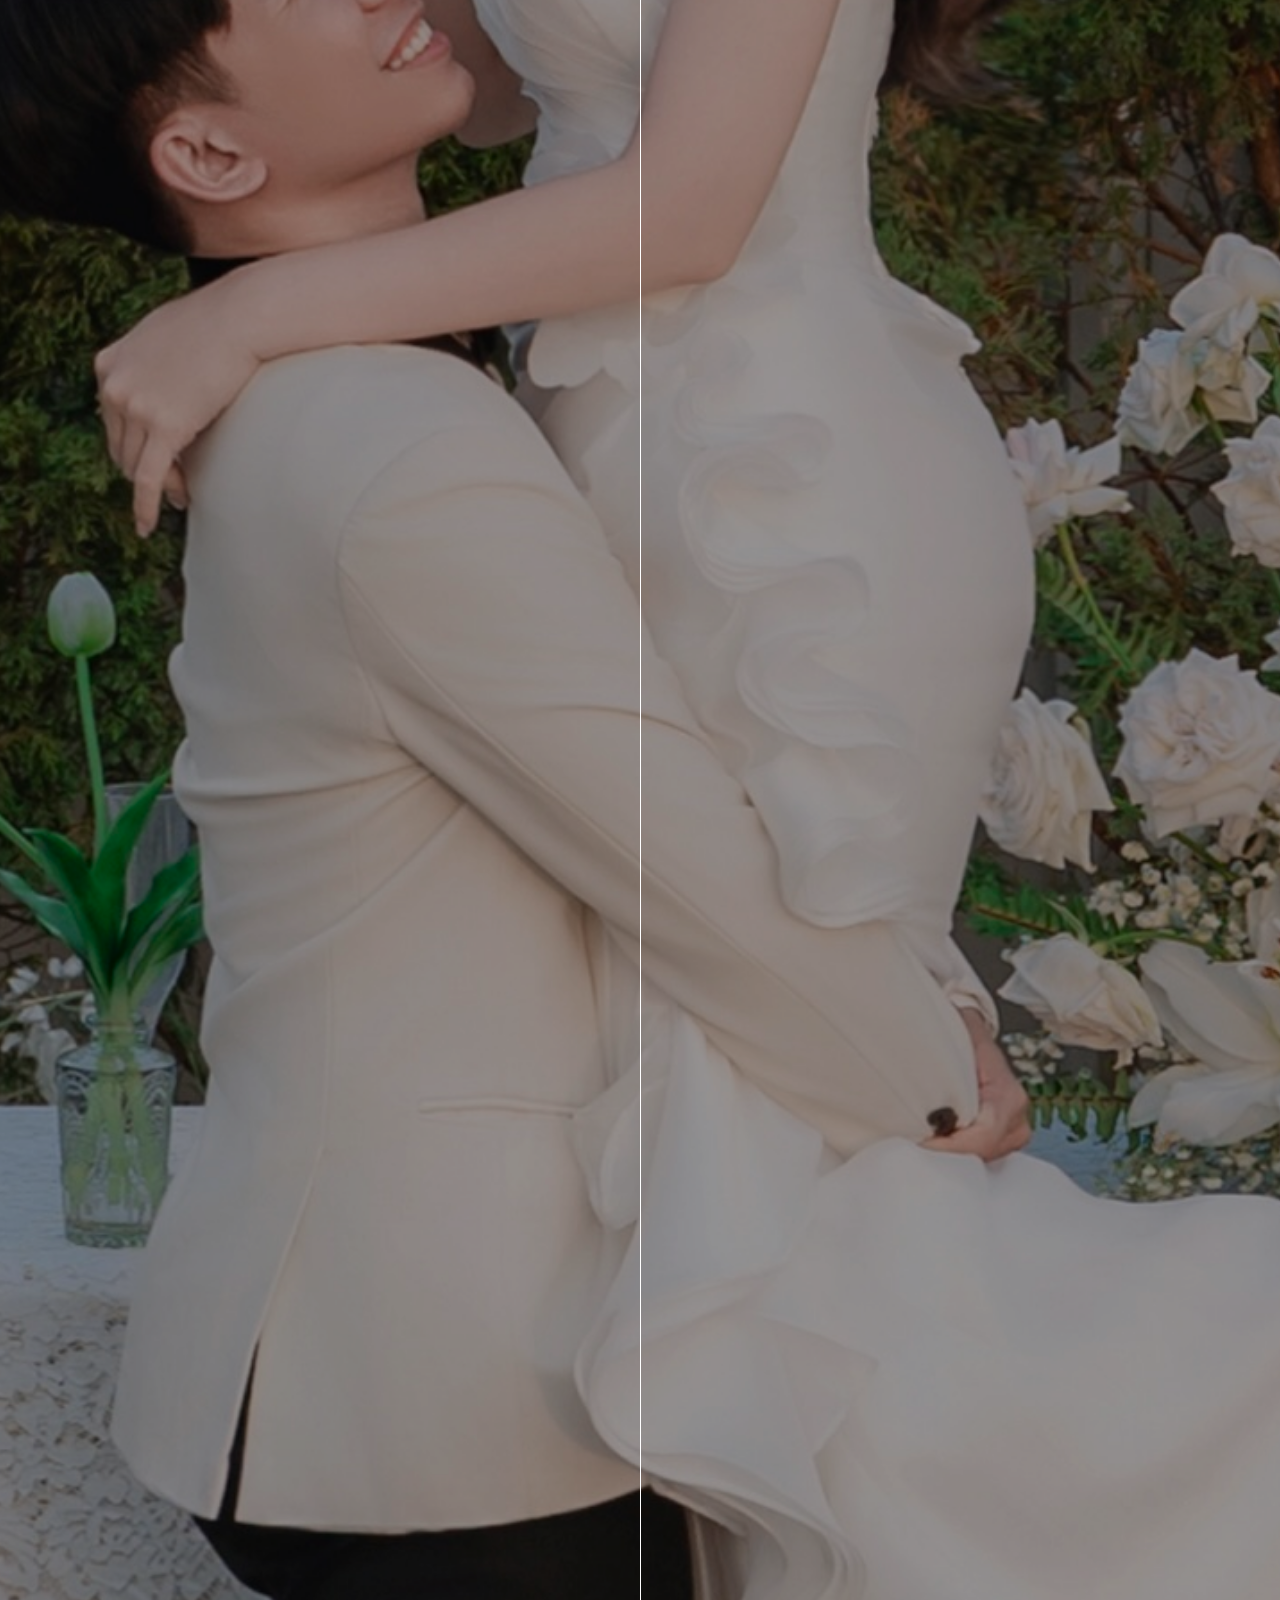
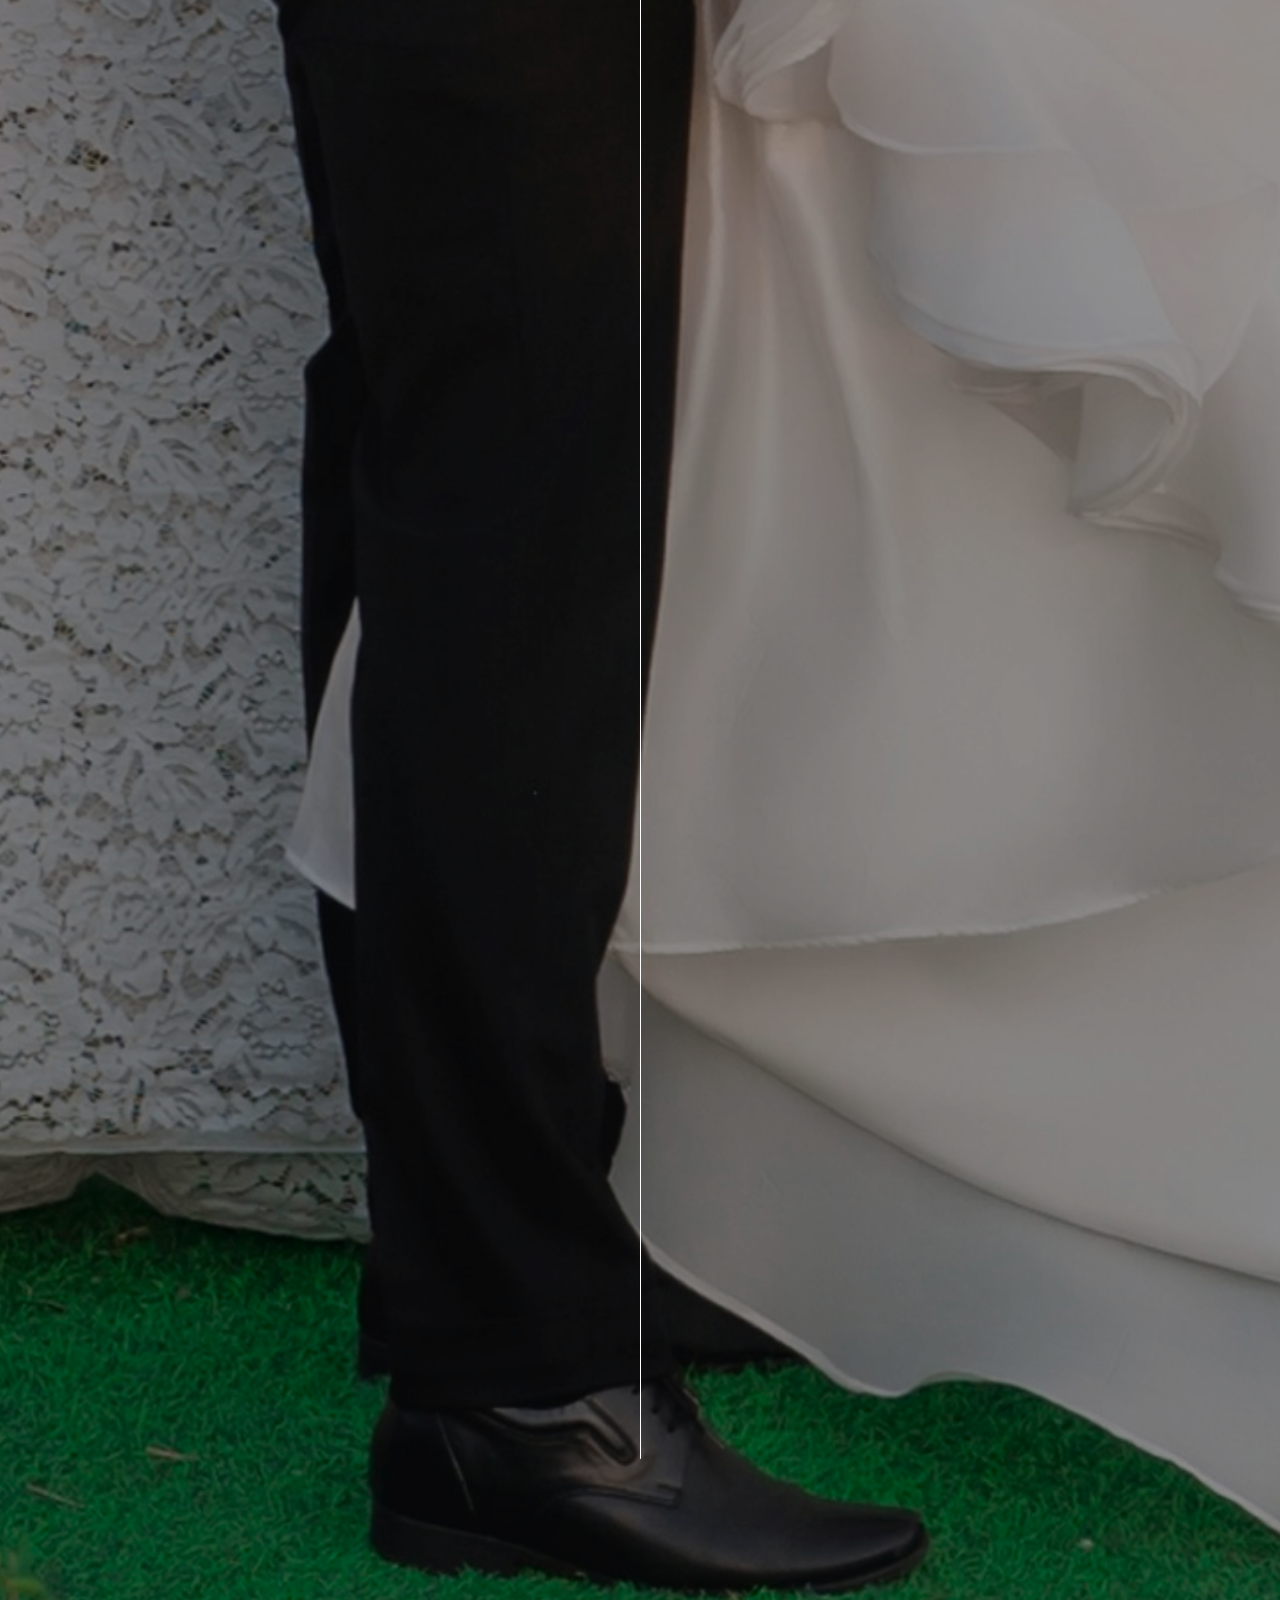
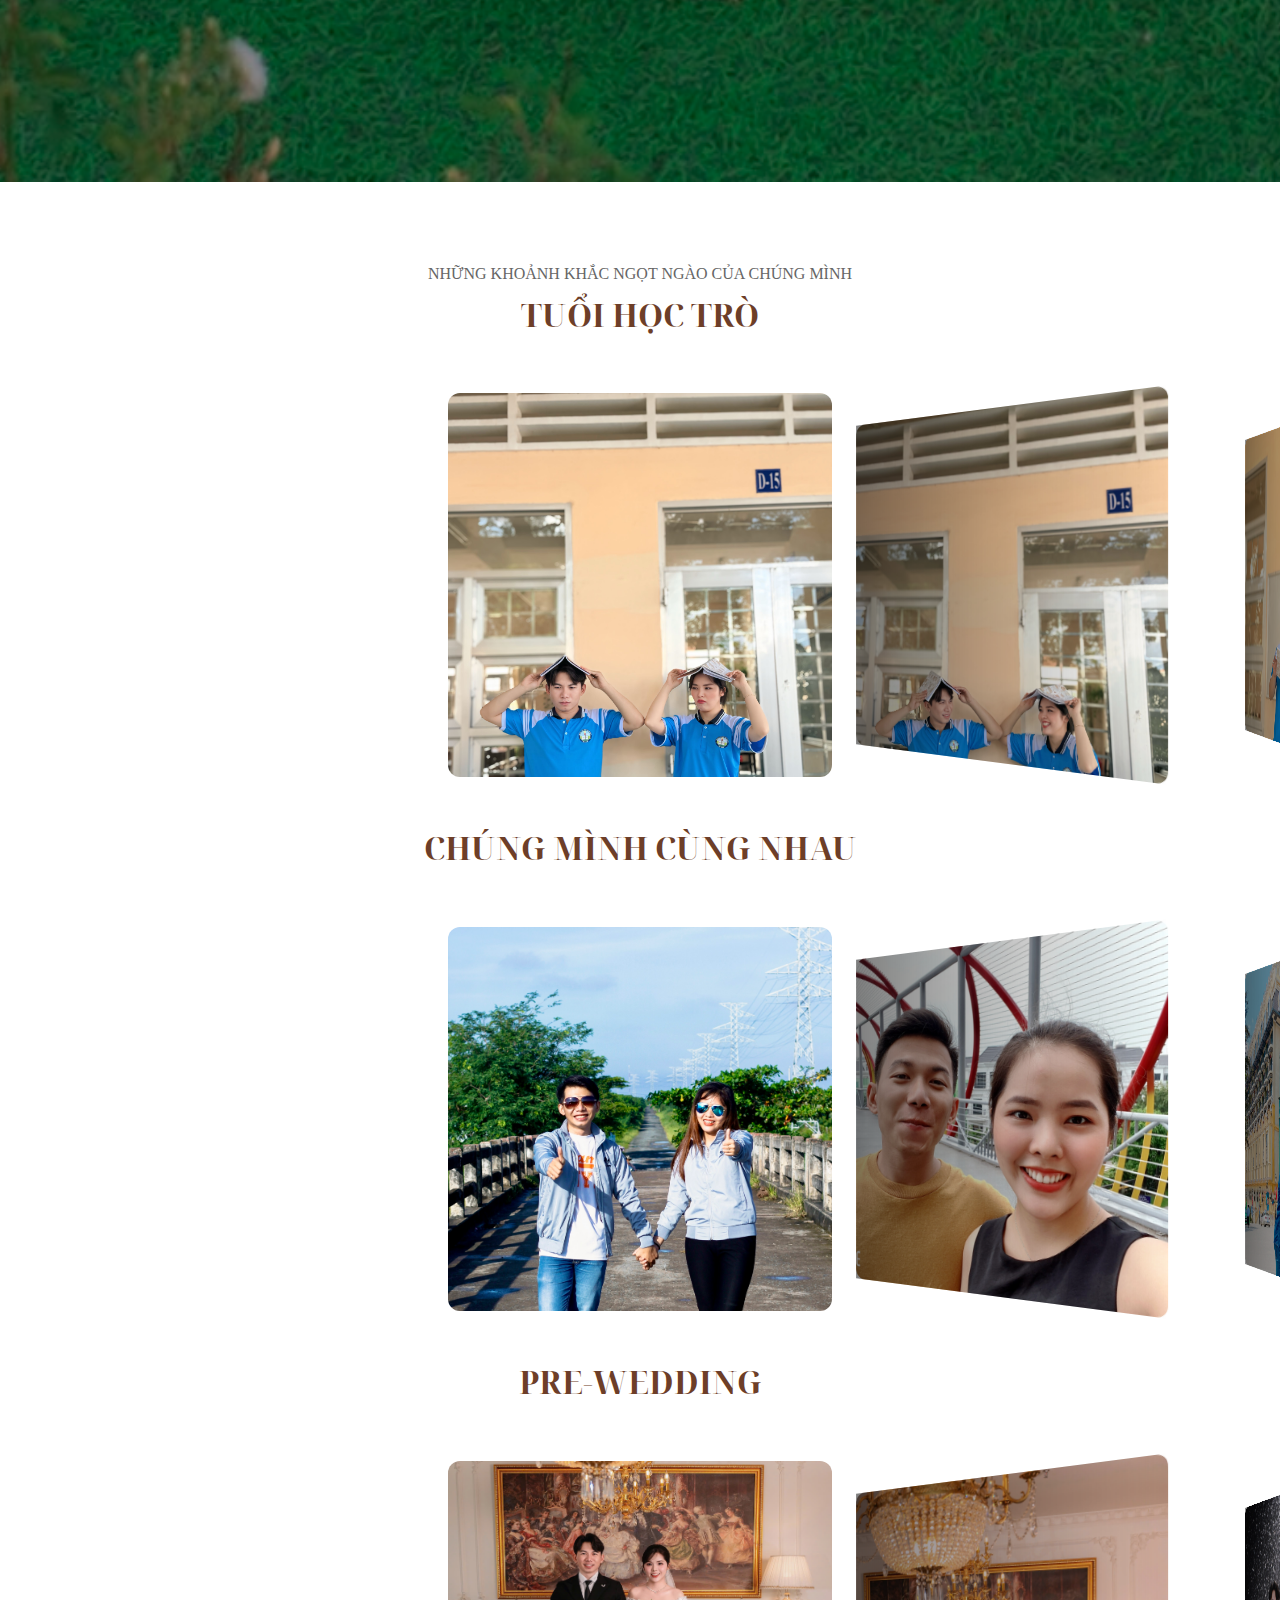
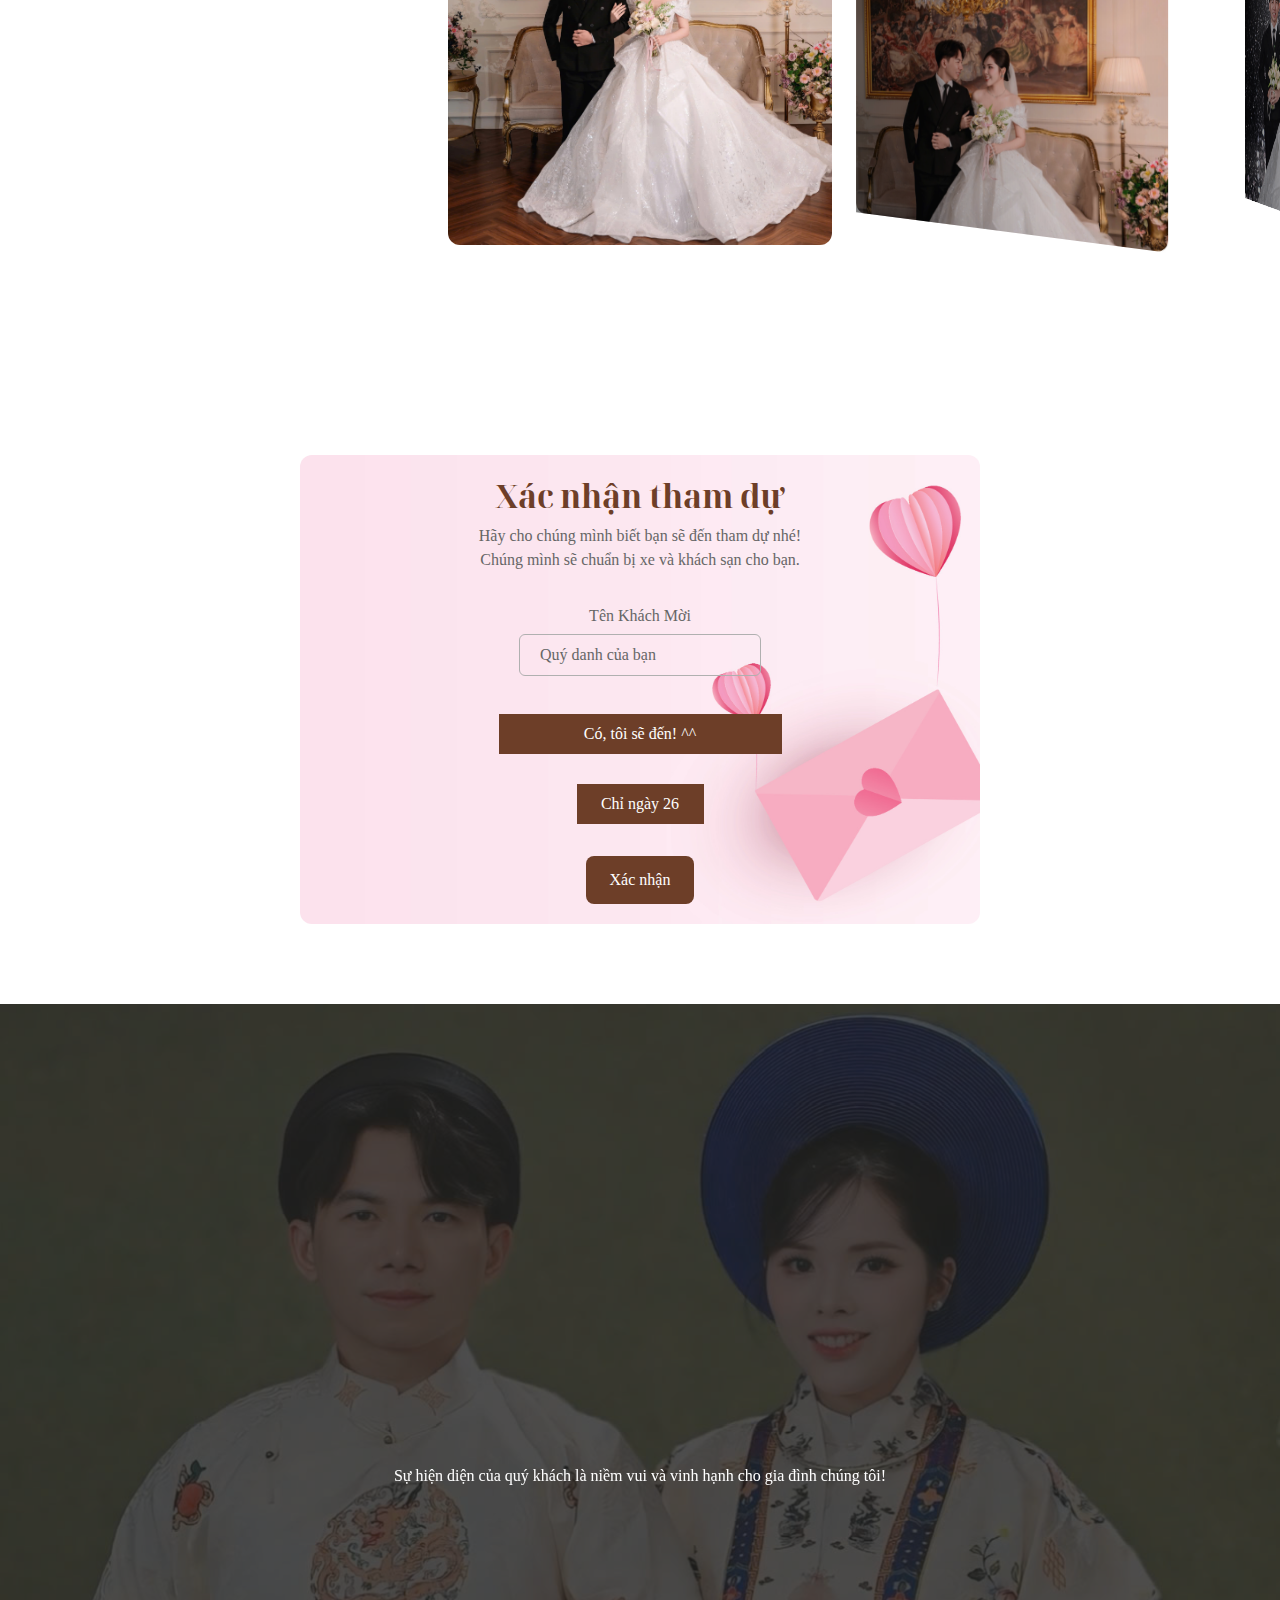
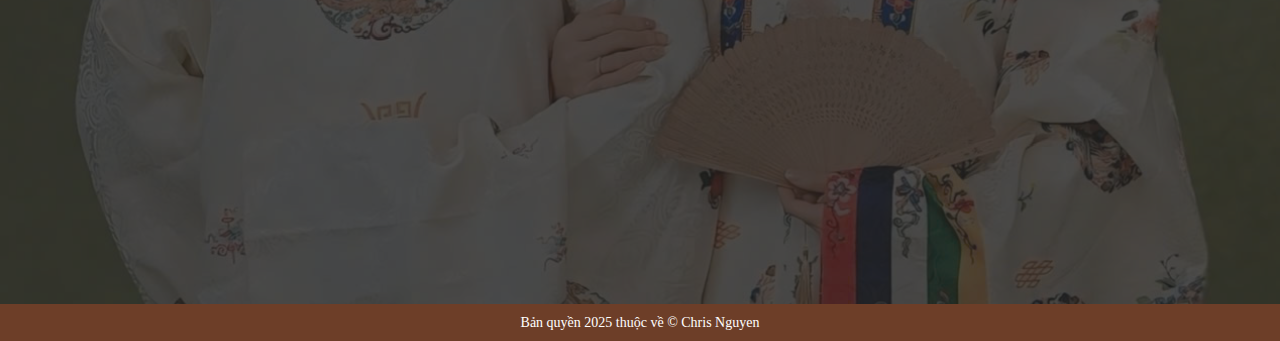
==== commit cbf0186f: "Initial commit" ====
--- a/index.html
+++ b/index.html
@@ -81,36 +81,32 @@
 <link rel="stylesheet" id="footer style-css" href="css/footer.css" media="all">
 <link rel="stylesheet" id="wedding style-css" href="css/wedding.css" media="all">
 <link rel="stylesheet" id="theme-css" href="css/theme.css" media="all">
-<link rel="stylesheet" href="css/bootstrap.css">
+
 <script src="js/jquery.min.js" id="jquery-core-js"></script>
 <script src="js/jquery-migrate.min.js" id="jquery-migrate-js"></script>
 <script src="js/jquery.min_1.js" id="Jquery-js"></script>
-<script src="js/bootstrap.min.js"></script>
+<script src="js/load-data.js"></script>
+
 <!-- <link rel="https://api.w.org/" href="https://thiepdientu.com.vn/wp-json/"><link rel="alternate" title="JSON" type="application/json" href="https://thiepdientu.com.vn/wp-json/wp/v2/mau-thiep/154"><link rel="EditURI" type="application/rsd+xml" title="RSD" href="https://thiepdientu.com.vn/xmlrpc.php?rsd"> -->
 <meta name="generator" content="WordPress 6.6.1">
 <!-- <link rel="shortlink" href="https://thiepdientu.com.vn/?p=154">
 <link rel="alternate" title="oNhúng (JSON)" type="application/json+oembed" href="https://thiepdientu.com.vn/wp-json/oembed/1.0/embed?url=https%3A%2F%2Fthiepdientu.com.vn%2Fmau-thiep%2Fmau-thiep-cuoi-korea%2F">
 <link rel="alternate" title="oNhúng (XML)" type="text/xml+oembed" href="https://thiepdientu.com.vn/wp-json/oembed/1.0/embed?url=https%3A%2F%2Fthiepdientu.com.vn%2Fmau-thiep%2Fmau-thiep-cuoi-korea%2F&amp;format=xml"> -->
-		<style type="text/css">
-					.site-title,
-			.site-description {
-				position: absolute;
-				clip: rect(1px, 1px, 1px, 1px);
-				}
-					</style>
-		<link rel="icon" href="images/icon.png" sizes="32x32">
+<style type="text/css">
+  .site-title,
+  .site-description {
+  position: absolute;
+  clip: rect(1px, 1px, 1px, 1px);
+  }
+</style>
+<link rel="icon" href="images/icon.png" sizes="32x32">
 <link rel="icon" href="images/icon.png" sizes="192x192">
 <link rel="apple-touch-icon" href="images/icon.png">
 <meta name="msapplication-TileImage" content="https://thiepdientu.s3.ap-southeast-1.amazonaws.com/wp-content/uploads/2024/03/26115441/cropped-logo-favicon-270x270.png">
 
-    <link rel="stylesheet" href="css/style.css">
-
+<link rel="stylesheet" href="css/style.css">
 <script src="js/wp-emoji-release.min.js" defer=""></script></head>
-
-<body class="mau-thiep-template mau-thiep-template-templates mau-thiep-template-korea mau-thiep-template-templateskorea-php single single-mau-thiep postid-154 no-sidebar">
-
-
-
+<body>
 
 <!-- PRELOAD -->
 <div id="preloader" class="uk-position-fixed uk-background-muted uk-position-z-index" style=" left: 0; bottom:0; top:0; width: 100%; z-index:99999;">
@@ -1082,86 +1078,46 @@
   <div class="container">
     <form action="" method="post" id="form-wedding" style="background-image:url(images/paper-cut-sweet-pink-envelope-and-heart-with-copy-space-for-design-valentine-s-day-or-love-day-background-concept-send-a-letter-to-a-lover-couple-free-vector.jpg)">
       <h2 class="section-title">Xác nhận tham dự</h2>
-      <h2>Welcome, <span id="user-name"></span>!</h2>
+      <h2 class="banner_location_name" id="guest-name-info"><span id="guest-name"></span> thân mến,</h2>
       <p class="sub-title">Hãy cho chúng mình biết bạn sẽ đến tham dự nhé!</p>
       <p class="sub-title">Chúng mình sẽ chuẩn bị xe và khách sạn cho bạn.</p>
       <div class="form-container">
-        <div class="group-input">
+
+        <div class="group-input" id="guest-name-input">
           <label>Tên Khách Mời</label>
-          <input type="text" class="input" id="f_name" required="" placeholder="Quý danh của bạn">
+          <input type="text" class="input" id="guest-name" required="" placeholder="Quý danh của bạn">
         </div>
         
         <div class="group-input">
           <p class="group-title"></p>
           <div class="group-select">
-            <select name="" id="yesno" class="uk-text-truncate" style="max-width:320px">
+            <select name="" id="attend" class="uk-text-truncate" style="max-width:320px">
               <option value="Có">Có, tôi sẽ đến! ^^</option>
               <option value="Không">Xin lỗi, mình không tham dự được :| </option>
             </select>
             <i class="bx bx-chevron-down"></i>
           </div>
-          <!-- <div class="group-select">
-            <select name="" id="attend_day">
+          <div class="group-select" id="additional-questions">
+            <select name="" id="attend-day">
+              <option value="26">Chỉ ngày 26</option>
               <option value="27">Chỉ ngày 27</option>
               <option value="26-27">Cả 2 ngày</option>
             </select>
             <i class="bx bx-chevron-down"></i>
         </div>
-          <div class="group-select">
-            <select name="" id="num_user">
-              <option value="1">1 Người</option>
-              <option value="2">2 Người</option>
-              <option value="3">3 Người</option>
-            </select>
-            <i class="bx bx-chevron-down"></i>
-        </div> -->
-
-        <!-- <div class="group-input">
-          <label>Tên Khách Mời</label>
-          <input type="text" class="input" id="f_name" required="" placeholder="Quý danh của bạn">
-        </div> -->
-
-        </div>
-        <div class="group-input">
-          <label>Bạn có đi cùng người ấy không? Nếu được, bạn có muốn dự cả 2 ngày không?</label>
-          <textarea name="" id="f_text" cols="30" rows="4"></textarea>
-        </div>
-        <div class="message-form">
-          
-        </div>
+        </div>
+
         <div class="group-input">
           <button type="submit" class="wedding-submit">Xác nhận</button>
         </div>
+
+        <div id="guest-info"></div>
+
       </div>
 
     </form>
   </div>
 </section>
-
-<script>
-  const userData = {
-      "user1": "John Doe",
-      "user2": "Jane Smith",
-      "user3": "Chris Nguyen"
-      // Add more users as needed
-  };
-
-  function getUserIdFromUrl() {
-      const urlParams = new URLSearchParams(window.location.search);
-      return urlParams.get('user');
-  }
-
-  document.addEventListener("DOMContentLoaded", function() {
-      const userId = getUserIdFromUrl();
-      const userName = userData[userId];
-      
-      if (userName) {
-          document.getElementById("user-name").textContent = userName;
-      } else {
-          document.getElementById("user-name").textContent = "Guest";
-      }
-  });
-</script>
 
 <script>
   //XỬ LÝ FORM
@@ -1169,25 +1125,19 @@
   $('.message-form').fadeOut(300)
   $('#form').on('submit', function(e){
       e.preventDefault();
-      // f_userName = "Dương Lộc-Phương Ánh"
-      // f_check = $('input[type="radio"]:checked').val()
-      f_name = $(this).find('#f_name').val()
-      f_select = $('#yesno').find('option:selected').val()
-      // f_attendday = $('#attend_day').find('option:selected').val()
-      // f_numUser = $('#num_user').find('option:selected').val()
-      f_text = $(this).find('#f_text').val()
+      f_id = guestID
+      f_name = document.getElementById("guest-name").value
+      f_select = document.getElementById("attend").value
+      f_day = document.getElementById("attend-day").value
       var form_data = {
-          // 'entry.737056527': f_userName,
-          // 'entry.642873731': f_check,
-          'Name': f_name,
-          'Attend': f_select,
-          // 'Days': f_attendday,
-          // 'Number': f_numUser,
-          'Note': f_text,
+          'id': f_id,
+          'name': f_name,
+          'attend': f_select,
+          'days': f_day,
       }
      $('.wedding-submit[type="submit"]').text('Đang gửi ...')
      $.ajax({
-      url: "https://script.google.com/macros/s/AKfycbwiWivh1i0EYF67E7l32bsDJhFqjdLROW4ZpJ5hMV5QHXSOEfOOzGJrmzae2CdhAk-G/exec",
+      url: "https://script.google.com/macros/s/AKfycby4t0_4jrZ7KaQnFR5BLK7hcvqzSg_dbjrYwAc2FMmnZ09ONEOT_2zcl7zrvwj6J-lt/exec",
       type: "POST",
       data : form_data,
       dataType: "xml",
@@ -1209,6 +1159,7 @@
               $('button[type="submit"]').attr('disabled','true')
               $('button[type="submit"]').text('Đã xác nhận')
               $('.message-form').fadeIn(300)
+              console.log(form_data)
           }
       }
       })
--- a/css/theme.css
+++ b/css/theme.css
@@ -1,4 +1,4 @@
-@font-face {
+/* @font-face {
     font-family: main-font;
     src: url(../font/SVN-Gilroy\ Regular.otf);
     font-weight: 400;
@@ -12,7 +12,7 @@
     font-family: main-font;
     src: url(../font/SVN-Gilroy\ Bold.otf);
     font-weight: 700;
-  }
+  } */
   :root {
     --black : #181818 ;
     --white: #fff;
